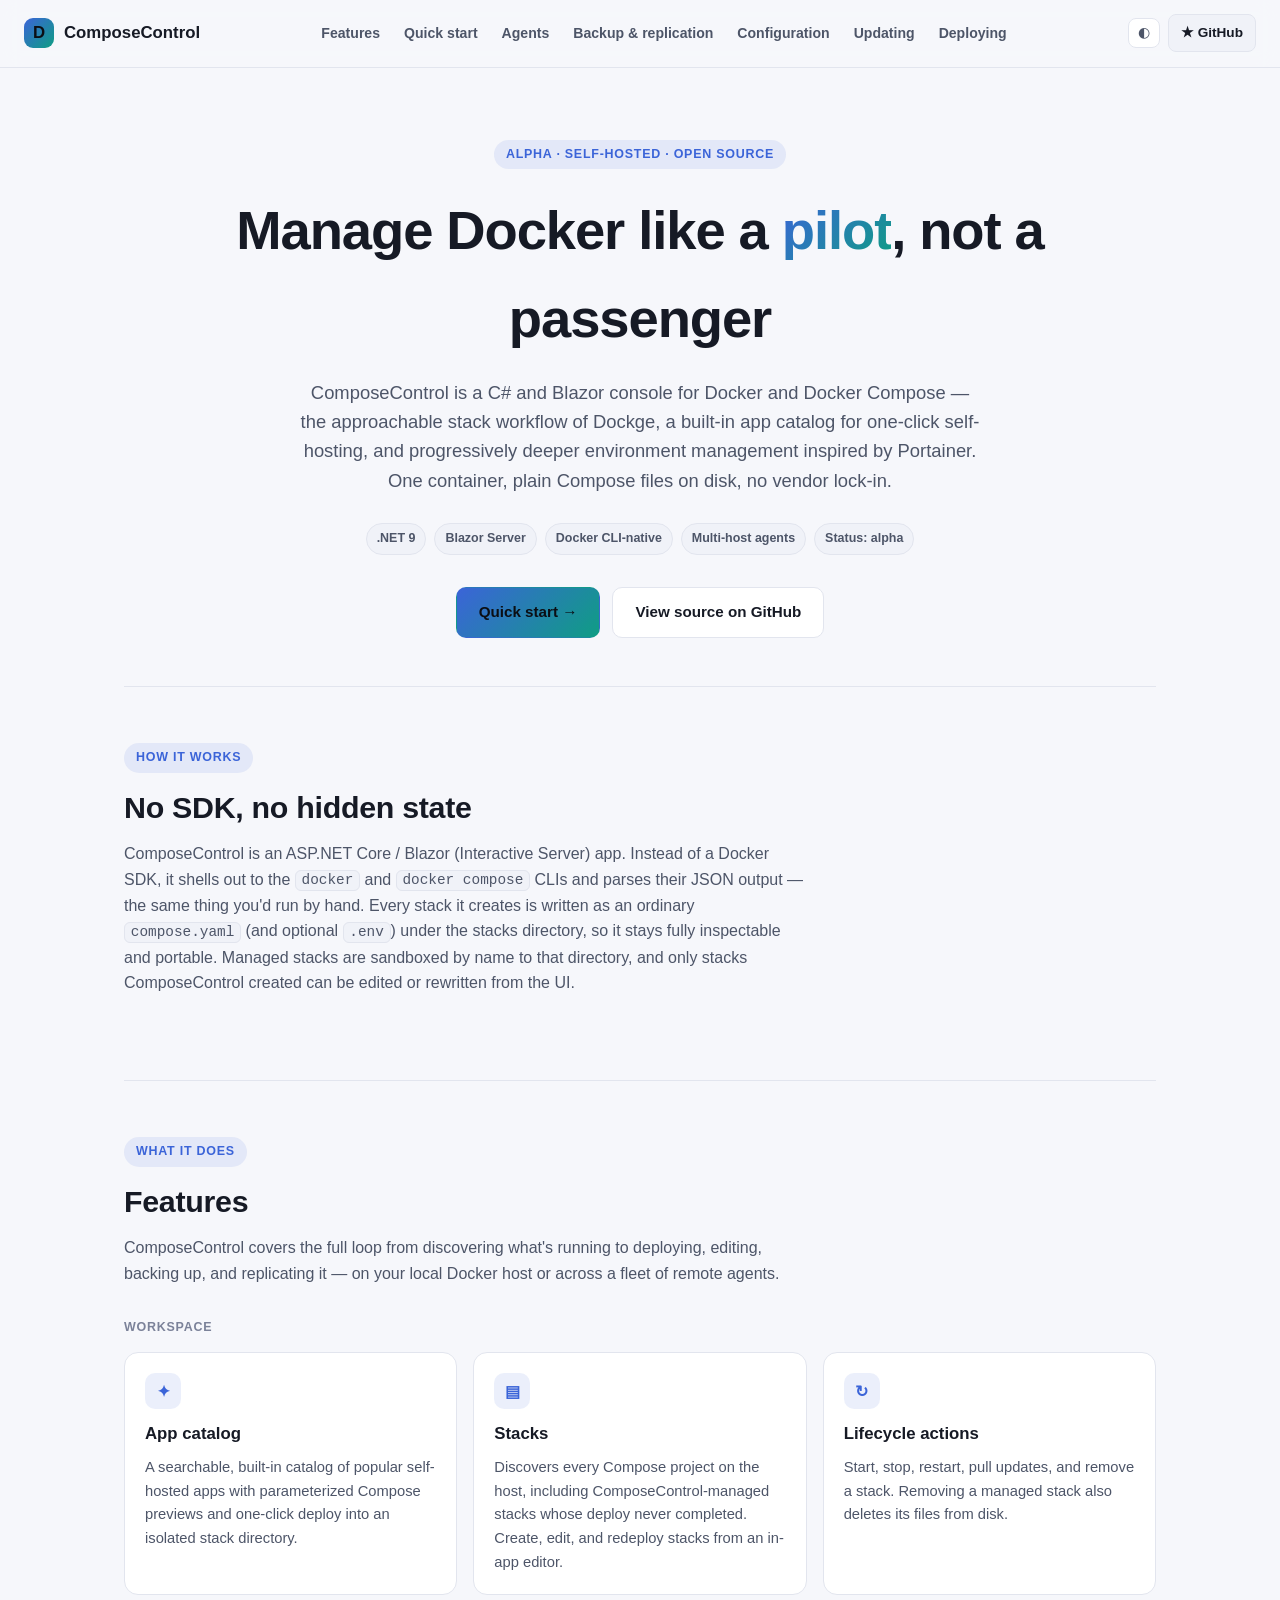
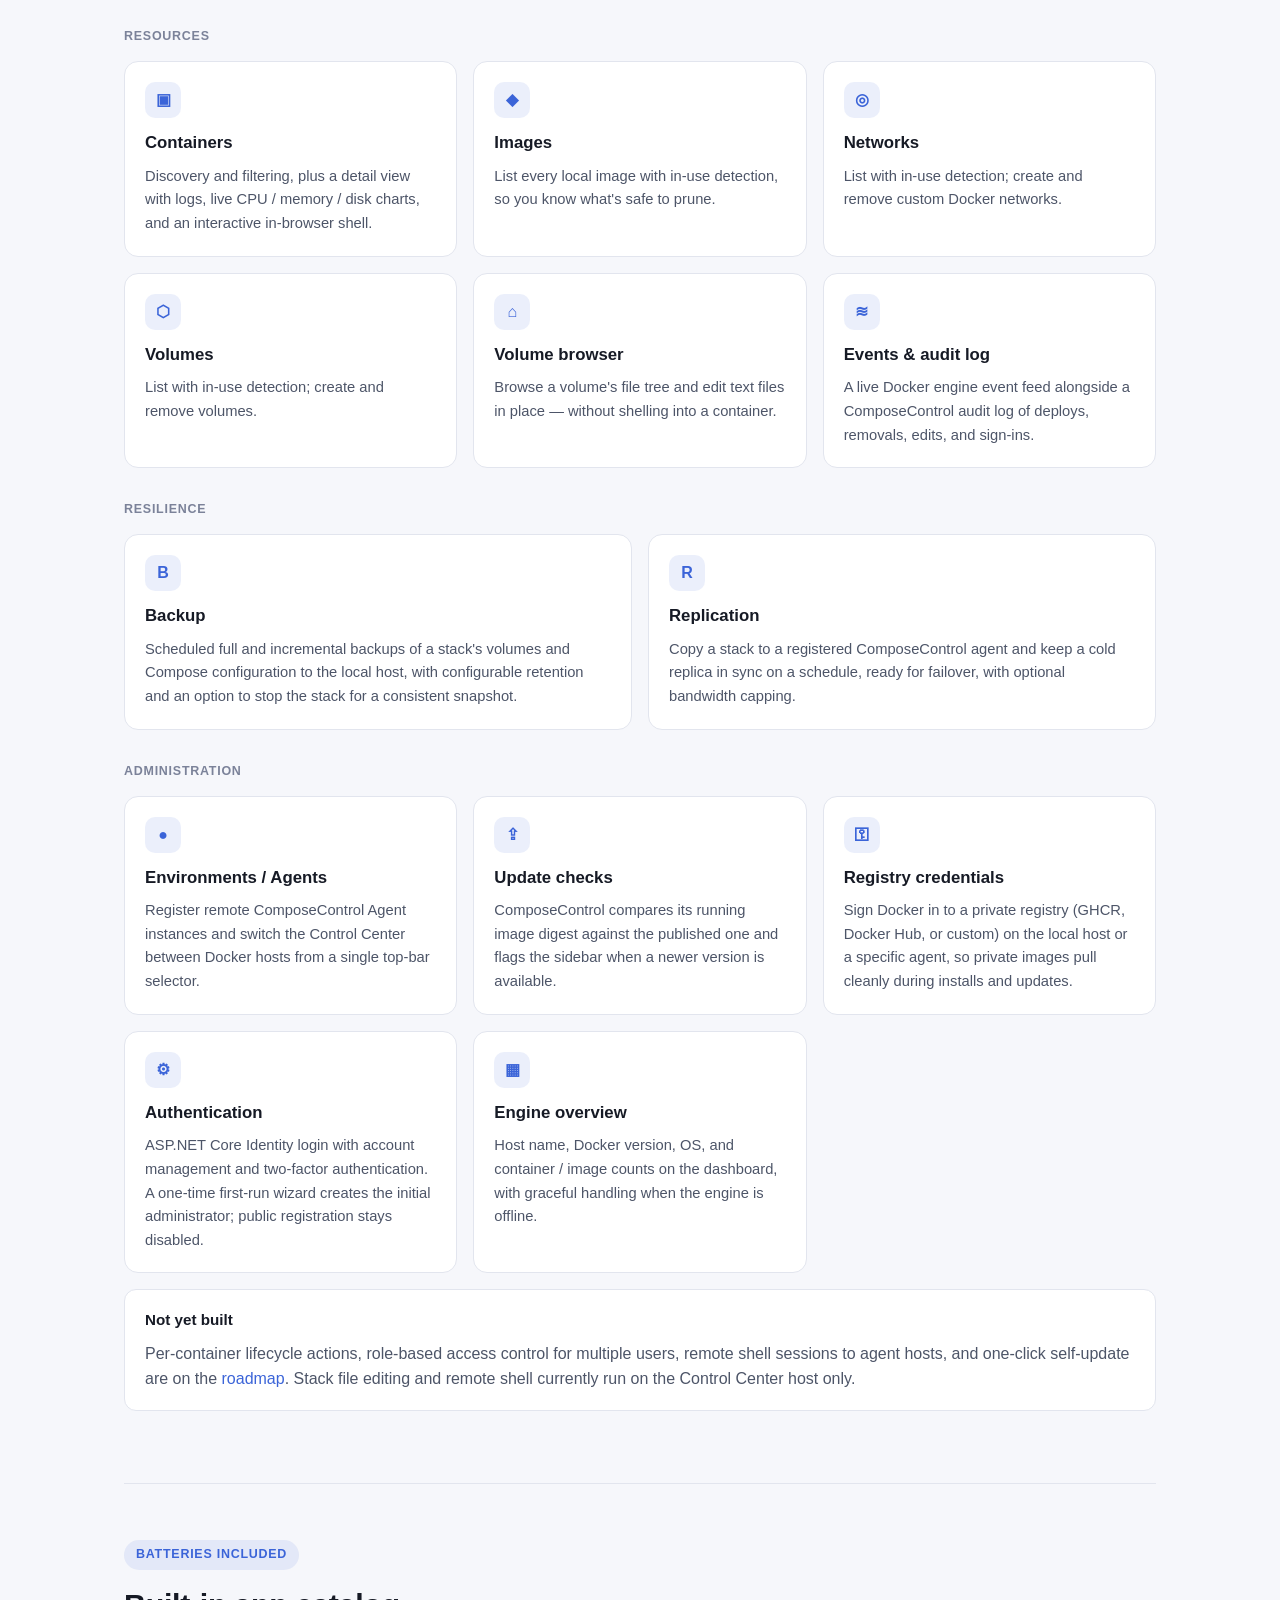
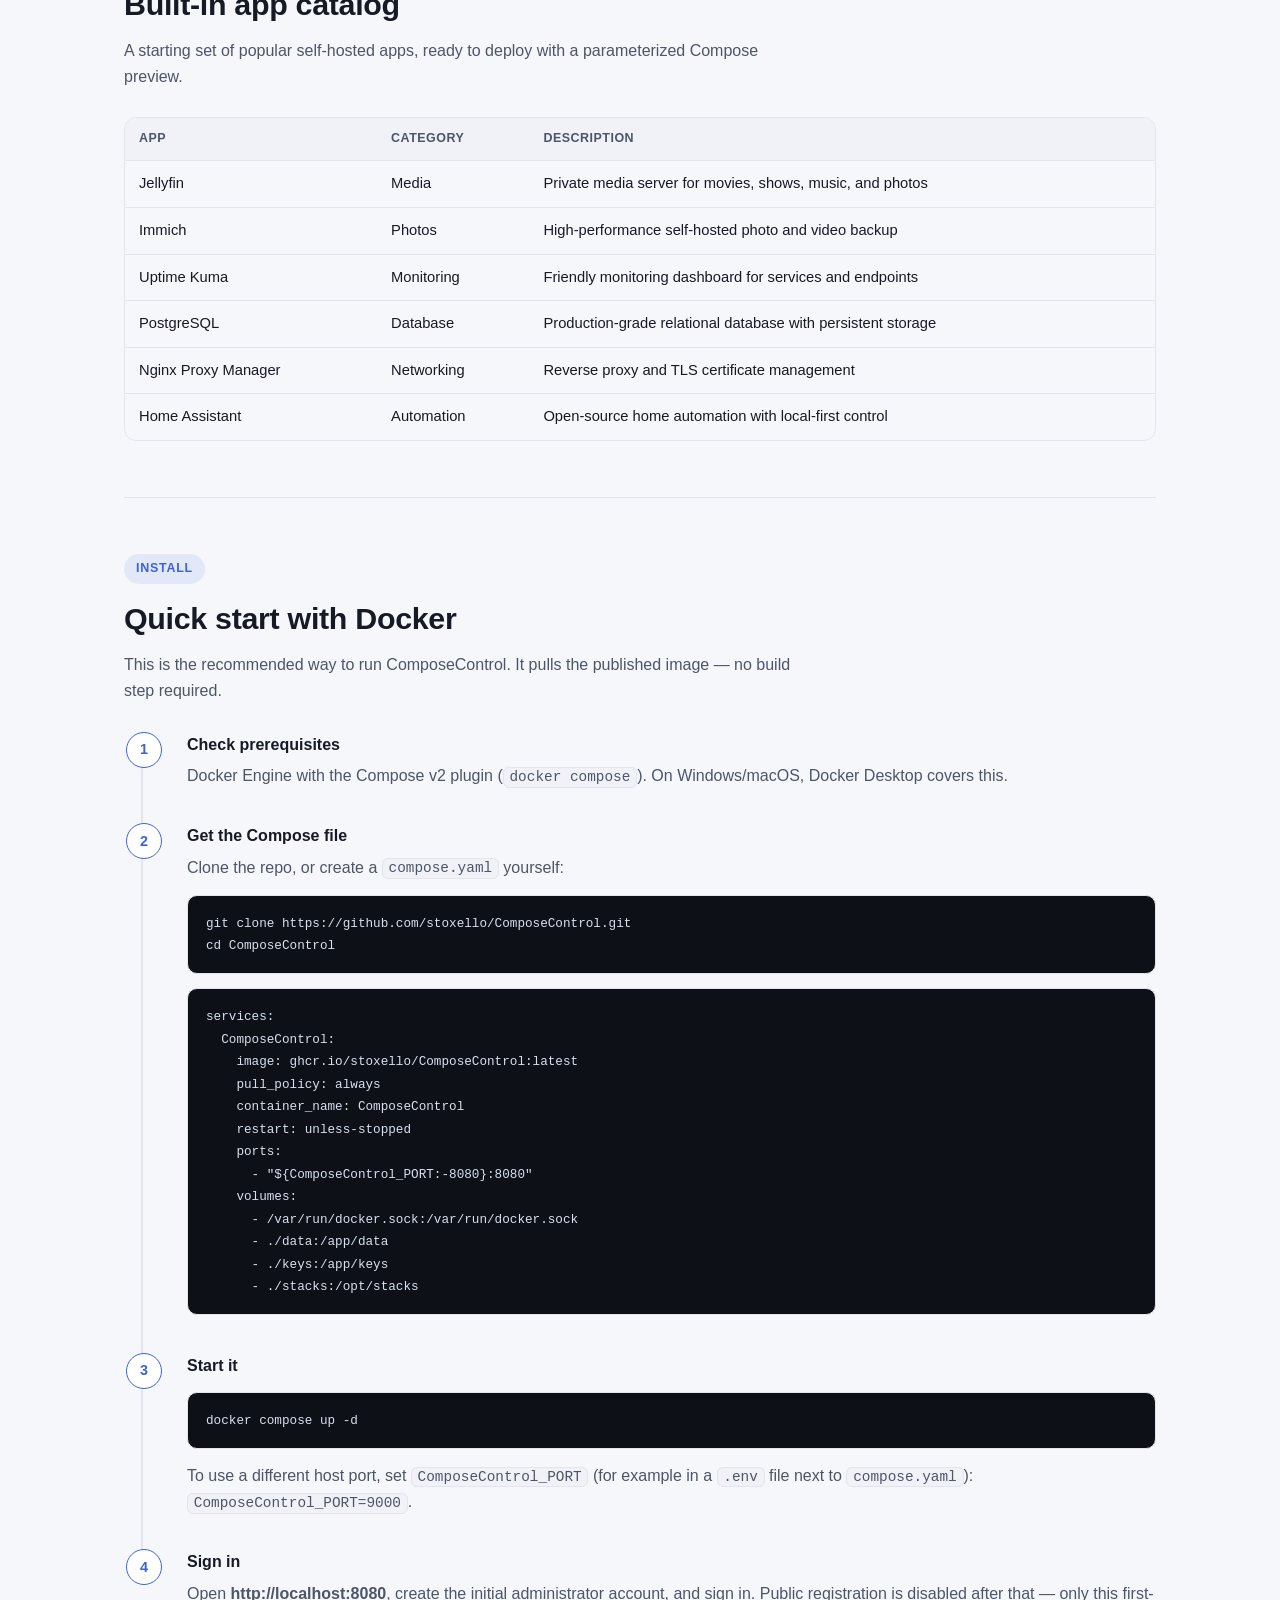
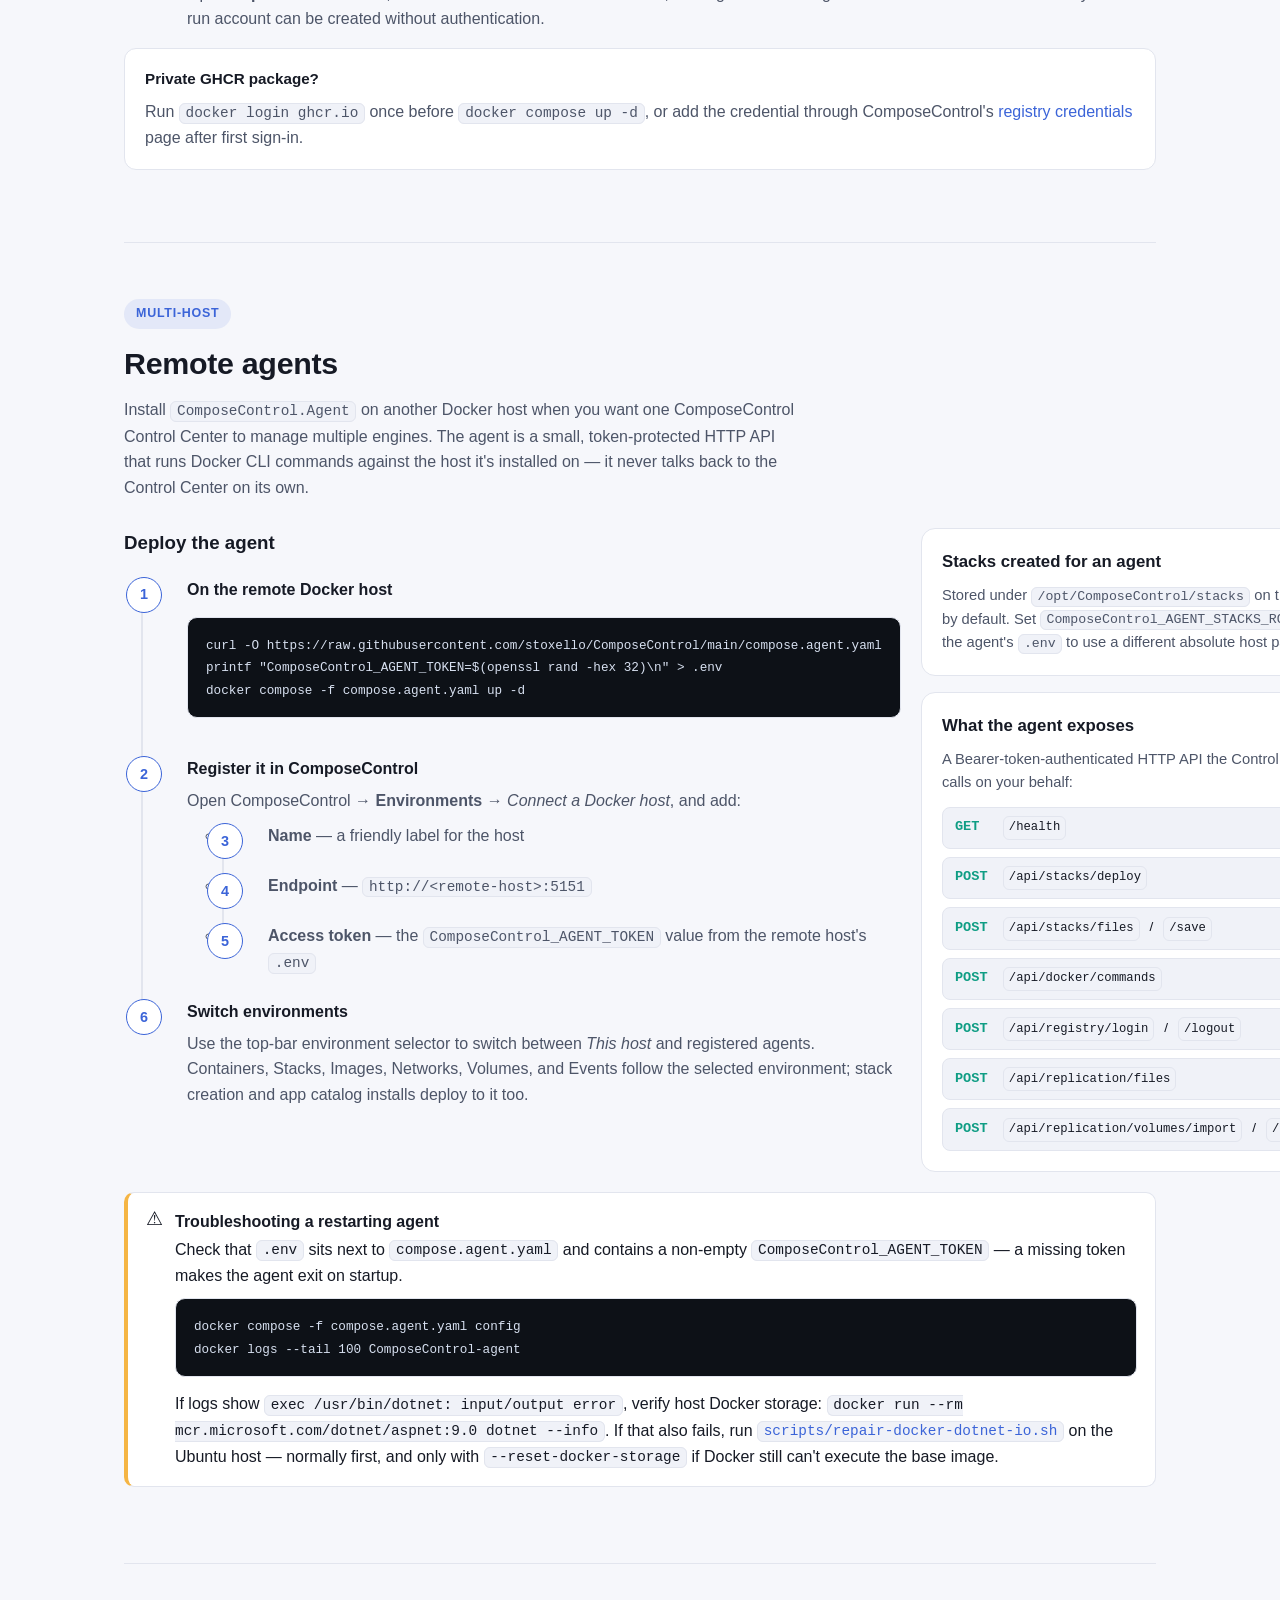
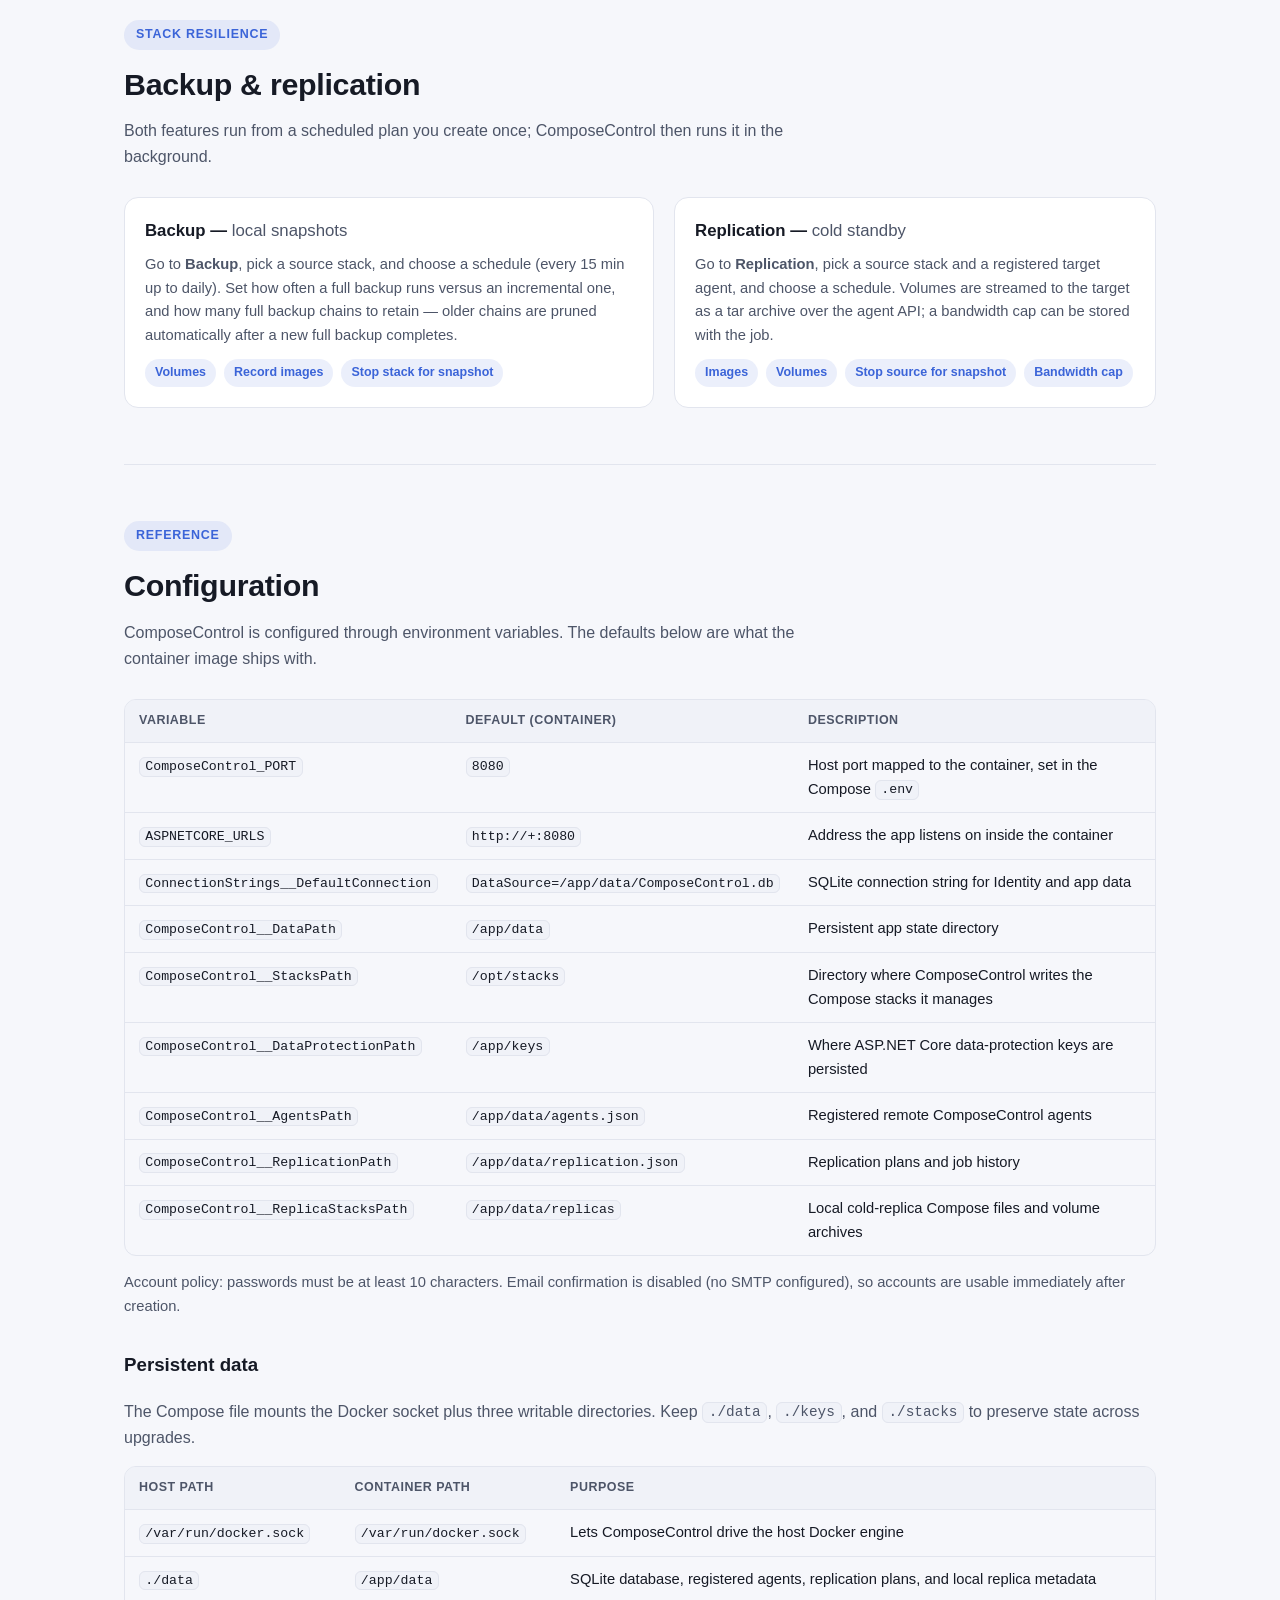
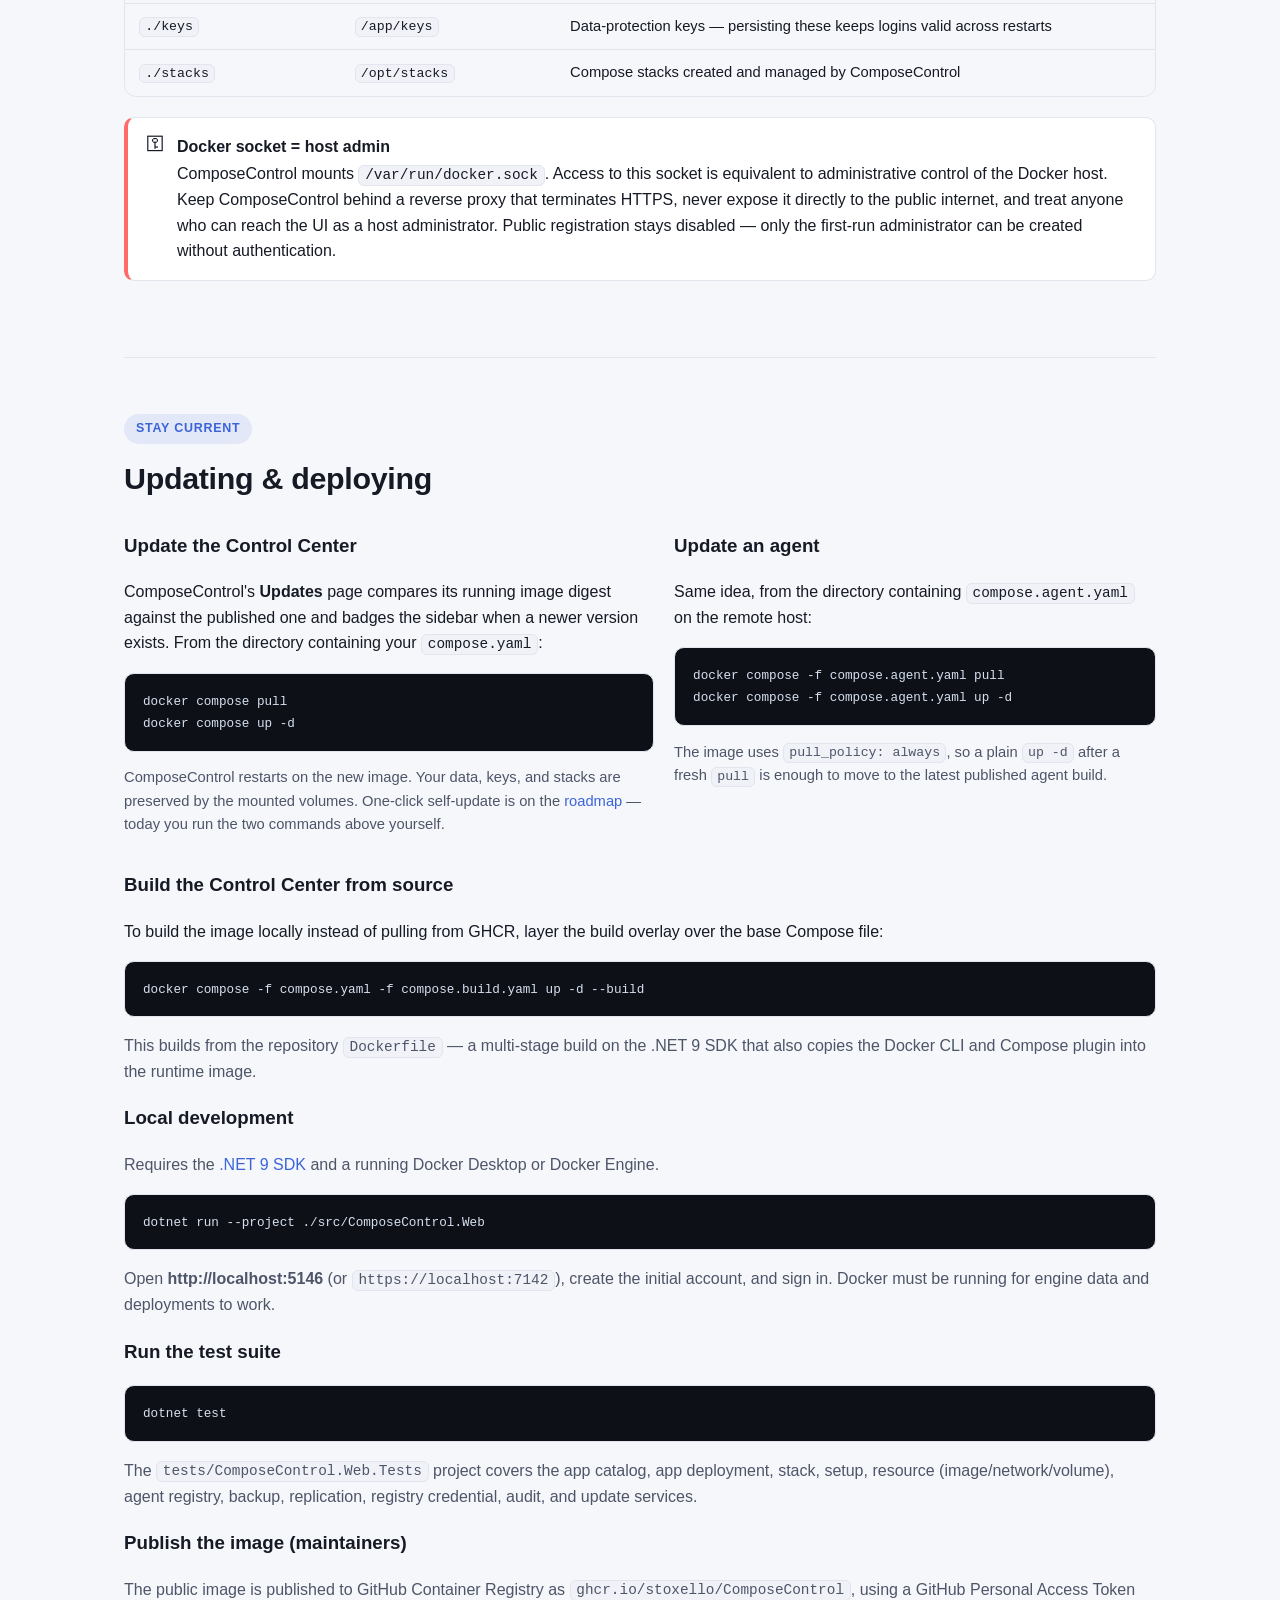
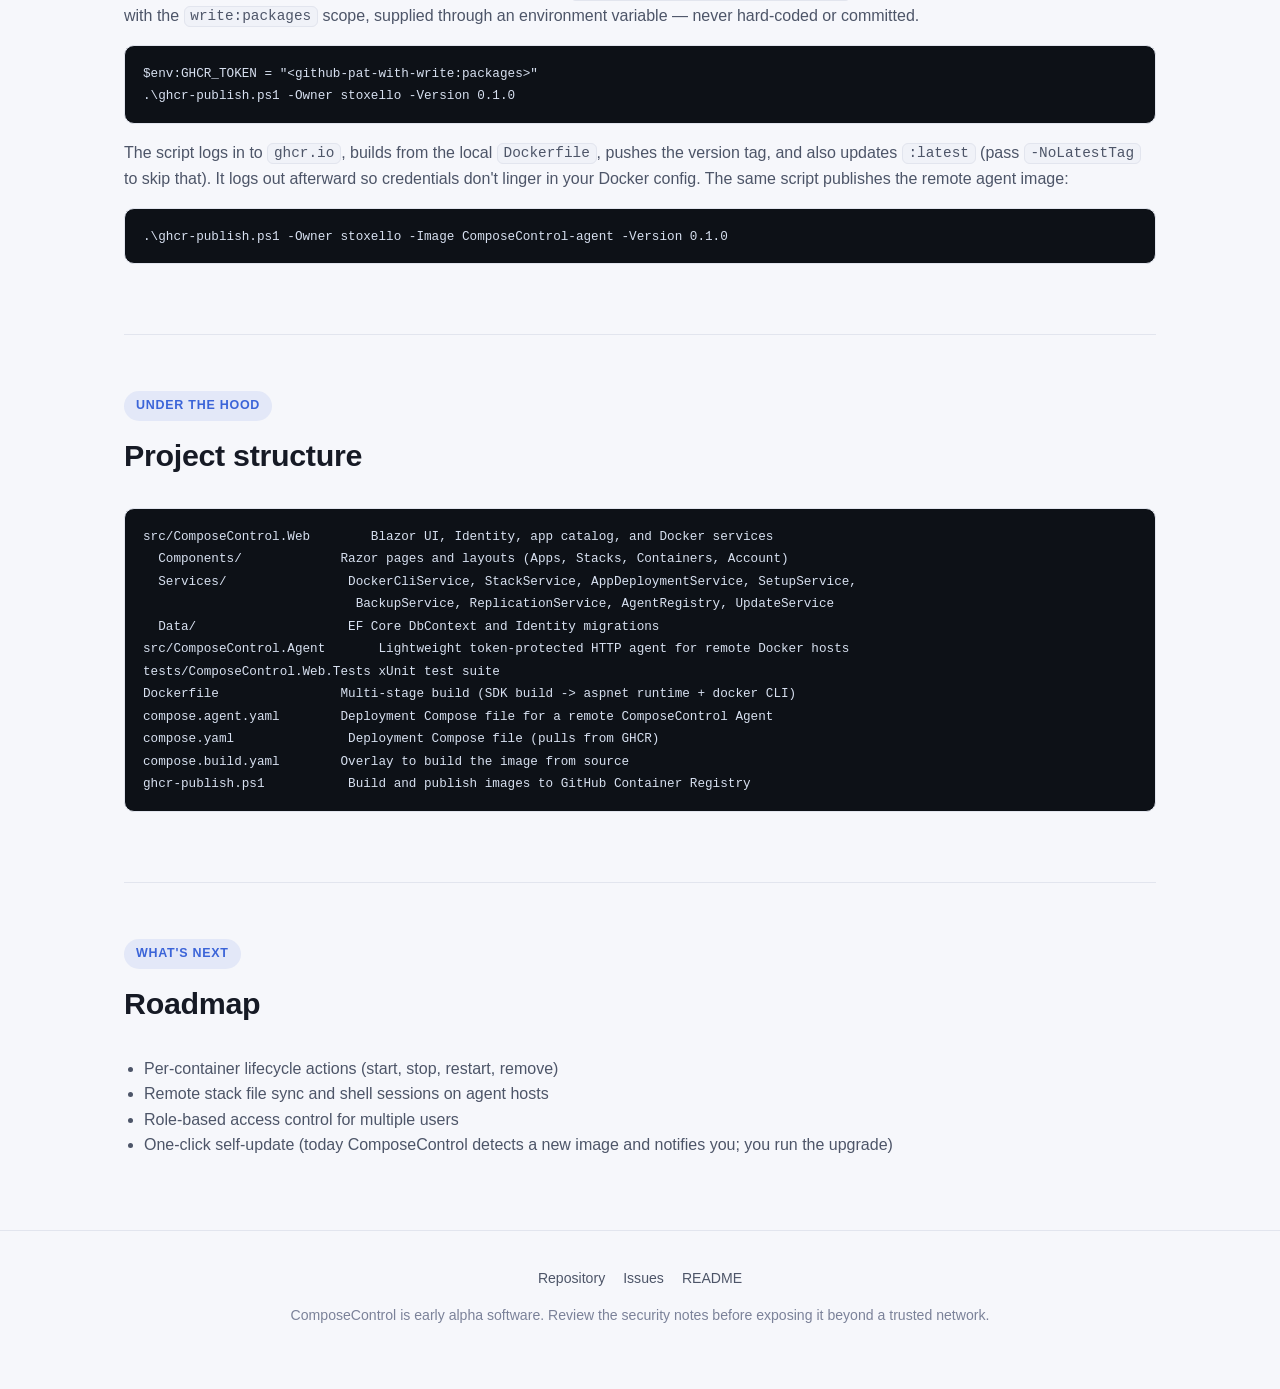
==== docs/index.html @ c789b67e "Update index.html" ====
<!doctype html>
<html lang="en">
<head>
<meta charset="utf-8">
<meta name="viewport" content="width=device-width, initial-scale=1">
<title>ComposeControl — Docker &amp; Compose management console</title>
<meta name="description" content="ComposeControl is a self-hosted C#/Blazor console for managing Docker: stacks, containers, images, networks, volumes, backups, replication, and remote agents.">
<style>
  :root{
    --bg:#0b0e14;
    --bg-elev:#11151f;
    --bg-elev-2:#161b28;
    --border:#242b3d;
    --text:#e7ebf3;
    --text-dim:#9aa4bb;
    --text-faint:#6b7690;
    --accent:#5b8cff;
    --accent-2:#7cd9c7;
    --accent-soft:rgba(91,140,255,0.12);
    --danger:#ff6b6b;
    --warn:#f5b544;
    --code-bg:#0d1117;
    --shadow:0 8px 30px rgba(0,0,0,0.35);
    --radius:14px;
    color-scheme: dark;
  }
  :root[data-theme="light"]{
    --bg:#f6f7fb;
    --bg-elev:#ffffff;
    --bg-elev-2:#f0f2f8;
    --border:#e2e5ee;
    --text:#161a25;
    --text-dim:#4d5568;
    --text-faint:#7b8299;
    --accent:#3b64d8;
    --accent-2:#0f9d84;
    --accent-soft:rgba(59,100,216,0.1);
    --code-bg:#0d1117;
    --shadow:0 8px 30px rgba(20,25,40,0.08);
    color-scheme: light;
  }
  @media (prefers-color-scheme: light){
    :root:not([data-theme="dark"]){
      --bg:#f6f7fb;
      --bg-elev:#ffffff;
      --bg-elev-2:#f0f2f8;
      --border:#e2e5ee;
      --text:#161a25;
      --text-dim:#4d5568;
      --text-faint:#7b8299;
      --accent:#3b64d8;
      --accent-2:#0f9d84;
      --accent-soft:rgba(59,100,216,0.1);
      --code-bg:#0d1117;
      --shadow:0 8px 30px rgba(20,25,40,0.08);
      color-scheme: light;
    }
  }
  *{box-sizing:border-box;}
  html{scroll-behavior:smooth;}
  body{
    margin:0;
    background:var(--bg);
    color:var(--text);
    font-family: -apple-system, BlinkMacSystemFont, "Segoe UI", Inter, Roboto, Helvetica, Arial, sans-serif;
    line-height:1.6;
    overflow-x:hidden;
  }
  a{color:var(--accent);text-decoration:none;}
  a:hover{text-decoration:underline;}
  code, pre{
    font-family: ui-monospace, SFMono-Regular, "SF Mono", Menlo, Consolas, "Liberation Mono", monospace;
  }
  code{
    background:var(--bg-elev-2);
    border:1px solid var(--border);
    padding:0.1em 0.4em;
    border-radius:6px;
    font-size:0.9em;
  }
  pre{
    background:var(--code-bg);
    color:#d7e0f0;
    border:1px solid var(--border);
    border-radius:10px;
    padding:16px 18px;
    overflow-x:auto;
    font-size:0.88rem;
    max-width:100%;
  }
  pre code{background:none;border:none;padding:0;}

  .skip-link{position:absolute;left:-999px;top:0;background:var(--accent);color:#fff;padding:8px 14px;border-radius:8px;z-index:100;}
  .skip-link:focus{left:12px;top:12px;}

  header.site{
    position:sticky;top:0;z-index:50;
    display:flex;align-items:center;justify-content:space-between;
    padding:14px 24px;
    background:color-mix(in srgb, var(--bg) 88%, transparent);
    backdrop-filter:blur(10px);
    border-bottom:1px solid var(--border);
    gap:16px;
  }
  .brand{display:flex;align-items:center;gap:10px;font-weight:700;font-size:1.05rem;white-space:nowrap;}
  .brand .mark{
    width:30px;height:30px;border-radius:9px;
    background:linear-gradient(135deg,var(--accent),var(--accent-2));
    display:flex;align-items:center;justify-content:center;color:#0b0e14;font-weight:800;
  }
  nav.top{display:flex;gap:4px;flex-wrap:wrap;overflow-x:auto;}
  nav.top a{
    color:var(--text-dim);font-size:0.88rem;font-weight:600;
    padding:8px 10px;border-radius:8px;white-space:nowrap;
  }
  nav.top a:hover{color:var(--text);background:var(--bg-elev-2);text-decoration:none;}
  .header-actions{display:flex;align-items:center;gap:8px;}
  .icon-btn{
    border:1px solid var(--border);background:var(--bg-elev);color:var(--text-dim);
    border-radius:8px;padding:7px 9px;cursor:pointer;font-size:0.85rem;line-height:1;
  }
  .icon-btn:hover{color:var(--text);border-color:var(--accent);}
  .gh-btn{
    display:inline-flex;align-items:center;gap:6px;
    background:var(--bg-elev-2);border:1px solid var(--border);
    padding:7px 12px;border-radius:8px;font-weight:600;font-size:0.85rem;color:var(--text);
  }
  .gh-btn:hover{border-color:var(--accent);text-decoration:none;}

  main{max-width:1080px;margin:0 auto;padding:0 24px;}

  .hero{
    padding:72px 0 48px;
    text-align:center;
  }
  .eyebrow{
    display:inline-block;font-size:0.78rem;font-weight:700;letter-spacing:0.06em;text-transform:uppercase;
    color:var(--accent);background:var(--accent-soft);padding:5px 12px;border-radius:999px;margin-bottom:18px;
  }
  .hero h1{
    font-size:clamp(2.2rem,5vw,3.4rem);
    margin:0 0 16px;
    letter-spacing:-0.02em;
  }
  .hero h1 span{
    background:linear-gradient(135deg,var(--accent),var(--accent-2));
    -webkit-background-clip:text;background-clip:text;color:transparent;
  }
  .hero p.lead{
    font-size:1.15rem;color:var(--text-dim);max-width:680px;margin:0 auto 28px;
  }
  .badges{display:flex;gap:8px;justify-content:center;flex-wrap:wrap;margin-bottom:32px;}
  .badge{
    font-size:0.78rem;font-weight:600;padding:5px 10px;border-radius:999px;
    background:var(--bg-elev-2);border:1px solid var(--border);color:var(--text-dim);
  }
  .cta-row{display:flex;gap:12px;justify-content:center;flex-wrap:wrap;}
  .btn{
    display:inline-flex;align-items:center;gap:8px;
    padding:12px 22px;border-radius:10px;font-weight:700;font-size:0.95rem;
    border:1px solid transparent;cursor:pointer;
  }
  .btn-primary{background:linear-gradient(135deg,var(--accent),var(--accent-2));color:#0b0e14;}
  .btn-primary:hover{text-decoration:none;filter:brightness(1.06);}
  .btn-secondary{background:var(--bg-elev);border-color:var(--border);color:var(--text);}
  .btn-secondary:hover{text-decoration:none;border-color:var(--accent);}

  .alert{
    display:flex;gap:12px;align-items:flex-start;
    background:var(--bg-elev);border:1px solid var(--border);border-left:4px solid var(--warn);
    border-radius:10px;padding:16px 18px;margin:20px 0;
  }
  .alert.danger{border-left-color:var(--danger);}
  .alert .ico{font-size:1.2rem;line-height:1;}
  .alert strong{display:block;margin-bottom:2px;}

  section{padding:56px 0;border-top:1px solid var(--border);}
  section:first-of-type{border-top:none;}
  .section-head{margin-bottom:28px;max-width:680px;}
  .section-head .eyebrow{margin-bottom:10px;}
  .section-head h2{font-size:1.9rem;margin:0 0 10px;letter-spacing:-0.01em;}
  .section-head p{color:var(--text-dim);margin:0;}

  .grid{display:grid;gap:16px;}
  .grid.cols-3{grid-template-columns:repeat(3,1fr);}
  .grid.cols-2{grid-template-columns:repeat(2,1fr);}
  @media (max-width:820px){
    .grid.cols-3{grid-template-columns:repeat(2,1fr);}
    .grid.cols-2{grid-template-columns:1fr;}
  }
  @media (max-width:560px){
    .grid.cols-3{grid-template-columns:1fr;}
  }

  .card{
    background:var(--bg-elev);border:1px solid var(--border);border-radius:var(--radius);
    padding:20px;
  }
  .card .ico{
    width:36px;height:36px;border-radius:10px;background:var(--accent-soft);color:var(--accent);
    display:flex;align-items:center;justify-content:center;font-weight:800;margin-bottom:12px;font-size:1rem;
  }
  .card h3{margin:0 0 8px;font-size:1.05rem;}
  .card p{margin:0;color:var(--text-dim);font-size:0.92rem;}

  .feature-group-title{
    font-size:0.78rem;font-weight:700;letter-spacing:0.06em;text-transform:uppercase;
    color:var(--text-faint);margin:32px 0 14px;
  }
  .feature-group-title:first-child{margin-top:0;}

  table{width:100%;border-collapse:collapse;font-size:0.92rem;}
  .table-wrap{overflow-x:auto;border:1px solid var(--border);border-radius:12px;}
  th,td{text-align:left;padding:11px 14px;border-bottom:1px solid var(--border);vertical-align:top;}
  th{background:var(--bg-elev-2);color:var(--text-dim);font-size:0.78rem;text-transform:uppercase;letter-spacing:0.04em;}
  tr:last-child td{border-bottom:none;}
  td code{white-space:nowrap;}

  .steps{counter-reset:step;list-style:none;padding:0;margin:0;}
  .steps li{
    counter-increment:step;
    position:relative;padding:0 0 24px 44px;
    border-left:2px solid var(--border);margin-left:17px;
  }
  .steps li:last-child{border-left-color:transparent;padding-bottom:0;}
  .steps li::before{
    content:counter(step);
    position:absolute;left:-17px;top:0;
    width:34px;height:34px;border-radius:50%;
    background:var(--bg-elev);border:1px solid var(--accent);color:var(--accent);
    display:flex;align-items:center;justify-content:center;font-weight:700;font-size:0.9rem;
  }
  .steps h4{margin:0 0 6px;font-size:1rem;}
  .steps p{margin:0 0 10px;color:var(--text-dim);}

  .callout{
    background:var(--bg-elev);border:1px solid var(--border);border-radius:12px;
    padding:18px 20px;margin:16px 0;
  }
  .callout h4{margin:0 0 8px;font-size:0.95rem;}

  .two-col{display:grid;grid-template-columns:1.1fr 1fr;gap:20px;align-items:start;}
  @media (max-width:820px){.two-col{grid-template-columns:1fr;}}

  .pill-row{display:flex;flex-wrap:wrap;gap:8px;margin:12px 0 0;}
  .pill{font-size:0.78rem;font-weight:600;padding:4px 10px;border-radius:999px;background:var(--accent-soft);color:var(--accent);}

  .api-list{list-style:none;margin:0;padding:0;display:grid;gap:8px;}
  .api-list li{
    display:flex;gap:10px;align-items:baseline;
    background:var(--bg-elev-2);border:1px solid var(--border);border-radius:8px;padding:8px 12px;font-size:0.85rem;
  }
  .method{font-weight:700;color:var(--accent-2);font-family:ui-monospace,monospace;min-width:38px;}

  footer{
    border-top:1px solid var(--border);padding:36px 24px 60px;text-align:center;color:var(--text-faint);font-size:0.88rem;
  }
  footer a{color:var(--text-dim);}
  .foot-links{display:flex;gap:18px;justify-content:center;flex-wrap:wrap;margin-bottom:14px;}

  .anchor-offset{scroll-margin-top:74px;}

  ::selection{background:var(--accent-soft);}
</style>
</head>
<body>
<a class="skip-link" href="#main">Skip to content</a>

<header class="site">
  <div class="brand"><span class="mark">D</span> ComposeControl</div>
  <nav class="top">
    <a href="#features">Features</a>
    <a href="#quick-start">Quick start</a>
    <a href="#agents">Agents</a>
    <a href="#resilience">Backup &amp; replication</a>
    <a href="#configuration">Configuration</a>
    <a href="#updating">Updating</a>
    <a href="#deploying">Deploying</a>
  </nav>
  <div class="header-actions">
    <button class="icon-btn" id="theme-toggle" type="button" aria-label="Toggle color theme" title="Toggle color theme">◐</button>
    <a class="gh-btn" href="https://github.com/stoxello/ComposeControl" target="_blank" rel="noopener">★ GitHub</a>
  </div>
</header>

<main id="main">

  <section class="hero" style="border-top:none;">
    <span class="eyebrow">Alpha · self-hosted · open source</span>
    <h1>Manage Docker like a <span>pilot</span>, not a passenger</h1>
    <p class="lead">
      ComposeControl is a C# and Blazor console for Docker and Docker Compose — the approachable stack workflow
      of Dockge, a built-in app catalog for one-click self-hosting, and progressively deeper environment
      management inspired by Portainer. One container, plain Compose files on disk, no vendor lock-in.
    </p>
    <div class="badges">
      <span class="badge">.NET 9</span>
      <span class="badge">Blazor Server</span>
      <span class="badge">Docker CLI-native</span>
      <span class="badge">Multi-host agents</span>
      <span class="badge">Status: alpha</span>
    </div>
    <div class="cta-row">
      <a class="btn btn-primary" href="#quick-start">Quick start →</a>
      <a class="btn btn-secondary" href="https://github.com/stoxello/ComposeControl" target="_blank" rel="noopener">View source on GitHub</a>
    </div>
  </section>

  <section id="overview" class="anchor-offset">
    <div class="section-head">
      <span class="eyebrow">How it works</span>
      <h2>No SDK, no hidden state</h2>
      <p>ComposeControl is an ASP.NET Core / Blazor (Interactive Server) app. Instead of a Docker SDK, it shells
      out to the <code>docker</code> and <code>docker compose</code> CLIs and parses their JSON output — the
      same thing you'd run by hand. Every stack it creates is written as an ordinary <code>compose.yaml</code>
      (and optional <code>.env</code>) under the stacks directory, so it stays fully inspectable and portable.
      Managed stacks are sandboxed by name to that directory, and only stacks ComposeControl created can be edited
      or rewritten from the UI.</p>
    </div>
  </section>

  <section id="features" class="anchor-offset">
    <div class="section-head">
      <span class="eyebrow">What it does</span>
      <h2>Features</h2>
      <p>ComposeControl covers the full loop from discovering what's running to deploying, editing, backing up,
      and replicating it — on your local Docker host or across a fleet of remote agents.</p>
    </div>

    <div class="feature-group-title">Workspace</div>
    <div class="grid cols-3">
      <div class="card"><div class="ico">✦</div><h3>App catalog</h3><p>A searchable, built-in catalog of popular self-hosted apps with parameterized Compose previews and one-click deploy into an isolated stack directory.</p></div>
      <div class="card"><div class="ico">▤</div><h3>Stacks</h3><p>Discovers every Compose project on the host, including ComposeControl-managed stacks whose deploy never completed. Create, edit, and redeploy stacks from an in-app editor.</p></div>
      <div class="card"><div class="ico">↻</div><h3>Lifecycle actions</h3><p>Start, stop, restart, pull updates, and remove a stack. Removing a managed stack also deletes its files from disk.</p></div>
    </div>

    <div class="feature-group-title">Resources</div>
    <div class="grid cols-3">
      <div class="card"><div class="ico">▣</div><h3>Containers</h3><p>Discovery and filtering, plus a detail view with logs, live CPU / memory / disk charts, and an interactive in-browser shell.</p></div>
      <div class="card"><div class="ico">◆</div><h3>Images</h3><p>List every local image with in-use detection, so you know what's safe to prune.</p></div>
      <div class="card"><div class="ico">◎</div><h3>Networks</h3><p>List with in-use detection; create and remove custom Docker networks.</p></div>
      <div class="card"><div class="ico">⬡</div><h3>Volumes</h3><p>List with in-use detection; create and remove volumes.</p></div>
      <div class="card"><div class="ico">⌂</div><h3>Volume browser</h3><p>Browse a volume's file tree and edit text files in place — without shelling into a container.</p></div>
      <div class="card"><div class="ico">≋</div><h3>Events &amp; audit log</h3><p>A live Docker engine event feed alongside a ComposeControl audit log of deploys, removals, edits, and sign-ins.</p></div>
    </div>

    <div class="feature-group-title">Resilience</div>
    <div class="grid cols-2">
      <div class="card"><div class="ico">B</div><h3>Backup</h3><p>Scheduled full and incremental backups of a stack's volumes and Compose configuration to the local host, with configurable retention and an option to stop the stack for a consistent snapshot.</p></div>
      <div class="card"><div class="ico">R</div><h3>Replication</h3><p>Copy a stack to a registered ComposeControl agent and keep a cold replica in sync on a schedule, ready for failover, with optional bandwidth capping.</p></div>
    </div>

    <div class="feature-group-title">Administration</div>
    <div class="grid cols-3">
      <div class="card"><div class="ico">●</div><h3>Environments / Agents</h3><p>Register remote ComposeControl Agent instances and switch the Control Center between Docker hosts from a single top-bar selector.</p></div>
      <div class="card"><div class="ico">⇪</div><h3>Update checks</h3><p>ComposeControl compares its running image digest against the published one and flags the sidebar when a newer version is available.</p></div>
      <div class="card"><div class="ico">⚿</div><h3>Registry credentials</h3><p>Sign Docker in to a private registry (GHCR, Docker Hub, or custom) on the local host or a specific agent, so private images pull cleanly during installs and updates.</p></div>
      <div class="card"><div class="ico">⚙</div><h3>Authentication</h3><p>ASP.NET Core Identity login with account management and two-factor authentication. A one-time first-run wizard creates the initial administrator; public registration stays disabled.</p></div>
      <div class="card"><div class="ico">▦</div><h3>Engine overview</h3><p>Host name, Docker version, OS, and container / image counts on the dashboard, with graceful handling when the engine is offline.</p></div>
    </div>

    <div class="callout">
      <h4>Not yet built</h4>
      <p style="margin:0;color:var(--text-dim);">Per-container lifecycle actions, role-based access control for multiple users, remote shell sessions to agent hosts, and one-click self-update are on the <a href="#roadmap">roadmap</a>. Stack file editing and remote shell currently run on the Control Center host only.</p>
    </div>
  </section>

  <section id="catalog" class="anchor-offset">
    <div class="section-head">
      <span class="eyebrow">Batteries included</span>
      <h2>Built-in app catalog</h2>
      <p>A starting set of popular self-hosted apps, ready to deploy with a parameterized Compose preview.</p>
    </div>
    <div class="table-wrap">
      <table>
        <thead><tr><th>App</th><th>Category</th><th>Description</th></tr></thead>
        <tbody>
          <tr><td>Jellyfin</td><td>Media</td><td>Private media server for movies, shows, music, and photos</td></tr>
          <tr><td>Immich</td><td>Photos</td><td>High-performance self-hosted photo and video backup</td></tr>
          <tr><td>Uptime Kuma</td><td>Monitoring</td><td>Friendly monitoring dashboard for services and endpoints</td></tr>
          <tr><td>PostgreSQL</td><td>Database</td><td>Production-grade relational database with persistent storage</td></tr>
          <tr><td>Nginx Proxy Manager</td><td>Networking</td><td>Reverse proxy and TLS certificate management</td></tr>
          <tr><td>Home Assistant</td><td>Automation</td><td>Open-source home automation with local-first control</td></tr>
        </tbody>
      </table>
    </div>
  </section>

  <section id="quick-start" class="anchor-offset">
    <div class="section-head">
      <span class="eyebrow">Install</span>
      <h2>Quick start with Docker</h2>
      <p>This is the recommended way to run ComposeControl. It pulls the published image — no build step required.</p>
    </div>

    <ol class="steps">
      <li>
        <h4>Check prerequisites</h4>
        <p>Docker Engine with the Compose v2 plugin (<code>docker compose</code>). On Windows/macOS, Docker Desktop covers this.</p>
      </li>
      <li>
        <h4>Get the Compose file</h4>
        <p>Clone the repo, or create a <code>compose.yaml</code> yourself:</p>
<pre><code>git clone https://github.com/stoxello/ComposeControl.git
cd ComposeControl</code></pre>
<pre><code>services:
  ComposeControl:
    image: ghcr.io/stoxello/ComposeControl:latest
    pull_policy: always
    container_name: ComposeControl
    restart: unless-stopped
    ports:
      - "${ComposeControl_PORT:-8080}:8080"
    volumes:
      - /var/run/docker.sock:/var/run/docker.sock
      - ./data:/app/data
      - ./keys:/app/keys
      - ./stacks:/opt/stacks</code></pre>
      </li>
      <li>
        <h4>Start it</h4>
<pre><code>docker compose up -d</code></pre>
        <p>To use a different host port, set <code>ComposeControl_PORT</code> (for example in a <code>.env</code> file next to <code>compose.yaml</code>): <code>ComposeControl_PORT=9000</code>.</p>
      </li>
      <li>
        <h4>Sign in</h4>
        <p>Open <strong>http://localhost:8080</strong>, create the initial administrator account, and sign in. Public registration is disabled after that — only this first-run account can be created without authentication.</p>
      </li>
    </ol>

    <div class="callout">
      <h4>Private GHCR package?</h4>
      <p style="margin:0;color:var(--text-dim);">Run <code>docker login ghcr.io</code> once before <code>docker compose up -d</code>, or add the credential through ComposeControl's <a href="#registries">registry credentials</a> page after first sign-in.</p>
    </div>
  </section>

  <section id="agents" class="anchor-offset">
    <div class="section-head">
      <span class="eyebrow">Multi-host</span>
      <h2>Remote agents</h2>
      <p>Install <code>ComposeControl.Agent</code> on another Docker host when you want one ComposeControl Control Center
      to manage multiple engines. The agent is a small, token-protected HTTP API that runs Docker CLI commands
      against the host it's installed on — it never talks back to the Control Center on its own.</p>
    </div>

    <div class="two-col">
      <div>
        <h3 style="margin-top:0;">Deploy the agent</h3>
        <ol class="steps">
          <li>
            <h4>On the remote Docker host</h4>
<pre><code>curl -O https://raw.githubusercontent.com/stoxello/ComposeControl/main/compose.agent.yaml
printf "ComposeControl_AGENT_TOKEN=$(openssl rand -hex 32)\n" &gt; .env
docker compose -f compose.agent.yaml up -d</code></pre>
          </li>
          <li>
            <h4>Register it in ComposeControl</h4>
            <p>Open ComposeControl → <strong>Environments</strong> → <em>Connect a Docker host</em>, and add:</p>
            <ul style="color:var(--text-dim);margin:0 0 0 18px;padding:0;">
              <li><strong>Name</strong> — a friendly label for the host</li>
              <li><strong>Endpoint</strong> — <code>http://&lt;remote-host&gt;:5151</code></li>
              <li><strong>Access token</strong> — the <code>ComposeControl_AGENT_TOKEN</code> value from the remote host's <code>.env</code></li>
            </ul>
          </li>
          <li>
            <h4>Switch environments</h4>
            <p>Use the top-bar environment selector to switch between <em>This host</em> and registered agents. Containers, Stacks, Images, Networks, Volumes, and Events follow the selected environment; stack creation and app catalog installs deploy to it too.</p>
          </li>
        </ol>
      </div>
      <div>
        <div class="card" style="margin-bottom:16px;">
          <h3 style="margin-top:0;">Stacks created for an agent</h3>
          <p>Stored under <code>/opt/ComposeControl/stacks</code> on that host by default. Set <code>ComposeControl_AGENT_STACKS_ROOT</code> in the agent's <code>.env</code> to use a different absolute host path.</p>
        </div>
        <div class="card">
          <h3 style="margin-top:0;">What the agent exposes</h3>
          <p style="margin-bottom:12px;">A Bearer-token-authenticated HTTP API the Control Center calls on your behalf:</p>
          <ul class="api-list">
            <li><span class="method">GET</span> <code>/health</code></li>
            <li><span class="method">POST</span> <code>/api/stacks/deploy</code></li>
            <li><span class="method">POST</span> <code>/api/stacks/files</code> / <code>/save</code></li>
            <li><span class="method">POST</span> <code>/api/docker/commands</code></li>
            <li><span class="method">POST</span> <code>/api/registry/login</code> / <code>/logout</code></li>
            <li><span class="method">POST</span> <code>/api/replication/files</code></li>
            <li><span class="method">POST</span> <code>/api/replication/volumes/import</code> / <code>/export</code></li>
          </ul>
        </div>
      </div>
    </div>

    <div class="alert">
      <span class="ico">⚠</span>
      <div>
        <strong>Troubleshooting a restarting agent</strong>
        Check that <code>.env</code> sits next to <code>compose.agent.yaml</code> and contains a non-empty <code>ComposeControl_AGENT_TOKEN</code> — a missing token makes the agent exit on startup.
<pre style="margin-top:10px;"><code>docker compose -f compose.agent.yaml config
docker logs --tail 100 ComposeControl-agent</code></pre>
        <p style="margin:10px 0 0;">If logs show <code>exec /usr/bin/dotnet: input/output error</code>, verify host Docker storage: <code>docker run --rm mcr.microsoft.com/dotnet/aspnet:9.0 dotnet --info</code>. If that also fails, run <a href="https://github.com/stoxello/ComposeControl/blob/main/scripts/repair-docker-dotnet-io.sh" target="_blank" rel="noopener"><code>scripts/repair-docker-dotnet-io.sh</code></a> on the Ubuntu host — normally first, and only with <code>--reset-docker-storage</code> if Docker still can't execute the base image.</p>
      </div>
    </div>
  </section>

  <section id="resilience" class="anchor-offset">
    <div class="section-head">
      <span class="eyebrow">Stack resilience</span>
      <h2>Backup &amp; replication</h2>
      <p>Both features run from a scheduled plan you create once; ComposeControl then runs it in the background.</p>
    </div>

    <div class="two-col">
      <div class="card">
        <h3 style="margin-top:0;">Backup — <span style="color:var(--text-dim);font-weight:400;">local snapshots</span></h3>
        <p>Go to <strong>Backup</strong>, pick a source stack, and choose a schedule (every 15 min up to daily). Set
        how often a full backup runs versus an incremental one, and how many full backup chains to retain — older
        chains are pruned automatically after a new full backup completes.</p>
        <div class="pill-row">
          <span class="pill">Volumes</span>
          <span class="pill">Record images</span>
          <span class="pill">Stop stack for snapshot</span>
        </div>
      </div>
      <div class="card">
        <h3 style="margin-top:0;">Replication — <span style="color:var(--text-dim);font-weight:400;">cold standby</span></h3>
        <p>Go to <strong>Replication</strong>, pick a source stack and a registered target agent, and choose a
        schedule. Volumes are streamed to the target as a tar archive over the agent API; a bandwidth cap can be
        stored with the job.</p>
        <div class="pill-row">
          <span class="pill">Images</span>
          <span class="pill">Volumes</span>
          <span class="pill">Stop source for snapshot</span>
          <span class="pill">Bandwidth cap</span>
        </div>
      </div>
    </div>
  </section>

  <section id="configuration" class="anchor-offset">
    <div class="section-head">
      <span class="eyebrow">Reference</span>
      <h2>Configuration</h2>
      <p>ComposeControl is configured through environment variables. The defaults below are what the container image ships with.</p>
    </div>
    <div class="table-wrap">
      <table>
        <thead><tr><th>Variable</th><th>Default (container)</th><th>Description</th></tr></thead>
        <tbody>
          <tr><td><code>ComposeControl_PORT</code></td><td><code>8080</code></td><td>Host port mapped to the container, set in the Compose <code>.env</code></td></tr>
          <tr><td><code>ASPNETCORE_URLS</code></td><td><code>http://+:8080</code></td><td>Address the app listens on inside the container</td></tr>
          <tr><td><code>ConnectionStrings__DefaultConnection</code></td><td><code>DataSource=/app/data/ComposeControl.db</code></td><td>SQLite connection string for Identity and app data</td></tr>
          <tr><td><code>ComposeControl__DataPath</code></td><td><code>/app/data</code></td><td>Persistent app state directory</td></tr>
          <tr><td><code>ComposeControl__StacksPath</code></td><td><code>/opt/stacks</code></td><td>Directory where ComposeControl writes the Compose stacks it manages</td></tr>
          <tr><td><code>ComposeControl__DataProtectionPath</code></td><td><code>/app/keys</code></td><td>Where ASP.NET Core data-protection keys are persisted</td></tr>
          <tr><td><code>ComposeControl__AgentsPath</code></td><td><code>/app/data/agents.json</code></td><td>Registered remote ComposeControl agents</td></tr>
          <tr><td><code>ComposeControl__ReplicationPath</code></td><td><code>/app/data/replication.json</code></td><td>Replication plans and job history</td></tr>
          <tr><td><code>ComposeControl__ReplicaStacksPath</code></td><td><code>/app/data/replicas</code></td><td>Local cold-replica Compose files and volume archives</td></tr>
        </tbody>
      </table>
    </div>
    <p style="color:var(--text-dim);font-size:0.92rem;">Account policy: passwords must be at least 10 characters. Email confirmation is disabled (no SMTP configured), so accounts are usable immediately after creation.</p>

    <h3 style="margin-top:32px;">Persistent data</h3>
    <p style="color:var(--text-dim);">The Compose file mounts the Docker socket plus three writable directories. Keep <code>./data</code>, <code>./keys</code>, and <code>./stacks</code> to preserve state across upgrades.</p>
    <div class="table-wrap">
      <table>
        <thead><tr><th>Host path</th><th>Container path</th><th>Purpose</th></tr></thead>
        <tbody>
          <tr><td><code>/var/run/docker.sock</code></td><td><code>/var/run/docker.sock</code></td><td>Lets ComposeControl drive the host Docker engine</td></tr>
          <tr><td><code>./data</code></td><td><code>/app/data</code></td><td>SQLite database, registered agents, replication plans, and local replica metadata</td></tr>
          <tr><td><code>./keys</code></td><td><code>/app/keys</code></td><td>Data-protection keys — persisting these keeps logins valid across restarts</td></tr>
          <tr><td><code>./stacks</code></td><td><code>/opt/stacks</code></td><td>Compose stacks created and managed by ComposeControl</td></tr>
        </tbody>
      </table>
    </div>

    <div class="alert danger" id="registries">
      <span class="ico">⚿</span>
      <div>
        <strong>Docker socket = host admin</strong>
        ComposeControl mounts <code>/var/run/docker.sock</code>. Access to this socket is equivalent to administrative control of the Docker host. Keep ComposeControl behind a reverse proxy that terminates HTTPS, never expose it directly to the public internet, and treat anyone who can reach the UI as a host administrator. Public registration stays disabled — only the first-run administrator can be created without authentication.
      </div>
    </div>
  </section>

  <section id="updating" class="anchor-offset">
    <div class="section-head">
      <span class="eyebrow">Stay current</span>
      <h2>Updating &amp; deploying</h2>
    </div>

    <div class="two-col">
      <div>
        <h3 style="margin-top:0;">Update the Control Center</h3>
        <p>ComposeControl's <strong>Updates</strong> page compares its running image digest against the published one and
        badges the sidebar when a newer version exists. From the directory containing your <code>compose.yaml</code>:</p>
<pre><code>docker compose pull
docker compose up -d</code></pre>
        <p style="color:var(--text-dim);font-size:0.92rem;">ComposeControl restarts on the new image. Your data, keys, and stacks are preserved by the mounted volumes. One-click self-update is on the <a href="#roadmap">roadmap</a> — today you run the two commands above yourself.</p>
      </div>
      <div>
        <h3 style="margin-top:0;">Update an agent</h3>
        <p>Same idea, from the directory containing <code>compose.agent.yaml</code> on the remote host:</p>
<pre><code>docker compose -f compose.agent.yaml pull
docker compose -f compose.agent.yaml up -d</code></pre>
        <p style="color:var(--text-dim);font-size:0.92rem;">The image uses <code>pull_policy: always</code>, so a plain <code>up -d</code> after a fresh <code>pull</code> is enough to move to the latest published agent build.</p>
      </div>
    </div>

    <h3 id="deploying">Build the Control Center from source</h3>
    <p>To build the image locally instead of pulling from GHCR, layer the build overlay over the base Compose file:</p>
<pre><code>docker compose -f compose.yaml -f compose.build.yaml up -d --build</code></pre>
    <p style="color:var(--text-dim);">This builds from the repository <code>Dockerfile</code> — a multi-stage build on the .NET 9 SDK that also copies the Docker CLI and Compose plugin into the runtime image.</p>

    <h3>Local development</h3>
    <p style="color:var(--text-dim);">Requires the <a href="https://dotnet.microsoft.com/download" target="_blank" rel="noopener">.NET 9 SDK</a> and a running Docker Desktop or Docker Engine.</p>
<pre><code>dotnet run --project ./src/ComposeControl.Web</code></pre>
    <p style="color:var(--text-dim);">Open <strong>http://localhost:5146</strong> (or <code>https://localhost:7142</code>), create the initial account, and sign in. Docker must be running for engine data and deployments to work.</p>

    <h3>Run the test suite</h3>
<pre><code>dotnet test</code></pre>
    <p style="color:var(--text-dim);">The <code>tests/ComposeControl.Web.Tests</code> project covers the app catalog, app deployment, stack, setup, resource (image/network/volume), agent registry, backup, replication, registry credential, audit, and update services.</p>

    <h3>Publish the image (maintainers)</h3>
    <p style="color:var(--text-dim);">The public image is published to GitHub Container Registry as <code>ghcr.io/stoxello/ComposeControl</code>, using a GitHub Personal Access Token with the <code>write:packages</code> scope, supplied through an environment variable — never hard-coded or committed.</p>
<pre><code>$env:GHCR_TOKEN = "&lt;github-pat-with-write:packages&gt;"
.\ghcr-publish.ps1 -Owner stoxello -Version 0.1.0</code></pre>
    <p style="color:var(--text-dim);">The script logs in to <code>ghcr.io</code>, builds from the local <code>Dockerfile</code>, pushes the version tag, and also updates <code>:latest</code> (pass <code>-NoLatestTag</code> to skip that). It logs out afterward so credentials don't linger in your Docker config. The same script publishes the remote agent image:</p>
<pre><code>.\ghcr-publish.ps1 -Owner stoxello -Image ComposeControl-agent -Version 0.1.0</code></pre>
  </section>

  <section id="structure" class="anchor-offset">
    <div class="section-head">
      <span class="eyebrow">Under the hood</span>
      <h2>Project structure</h2>
    </div>
<pre><code>src/ComposeControl.Web        Blazor UI, Identity, app catalog, and Docker services
  Components/             Razor pages and layouts (Apps, Stacks, Containers, Account)
  Services/                DockerCliService, StackService, AppDeploymentService, SetupService,
                            BackupService, ReplicationService, AgentRegistry, UpdateService
  Data/                    EF Core DbContext and Identity migrations
src/ComposeControl.Agent       Lightweight token-protected HTTP agent for remote Docker hosts
tests/ComposeControl.Web.Tests xUnit test suite
Dockerfile                Multi-stage build (SDK build -&gt; aspnet runtime + docker CLI)
compose.agent.yaml        Deployment Compose file for a remote ComposeControl Agent
compose.yaml               Deployment Compose file (pulls from GHCR)
compose.build.yaml        Overlay to build the image from source
ghcr-publish.ps1           Build and publish images to GitHub Container Registry</code></pre>
  </section>

  <section id="roadmap" class="anchor-offset">
    <div class="section-head">
      <span class="eyebrow">What's next</span>
      <h2>Roadmap</h2>
    </div>
    <ul style="color:var(--text-dim);padding-left:20px;">
      <li>Per-container lifecycle actions (start, stop, restart, remove)</li>
      <li>Remote stack file sync and shell sessions on agent hosts</li>
      <li>Role-based access control for multiple users</li>
      <li>One-click self-update (today ComposeControl detects a new image and notifies you; you run the upgrade)</li>
    </ul>
  </section>

</main>

<footer>
  <div class="foot-links">
    <a href="https://github.com/stoxello/ComposeControl" target="_blank" rel="noopener">Repository</a>
    <a href="https://github.com/stoxello/ComposeControl/issues" target="_blank" rel="noopener">Issues</a>
    <a href="https://github.com/stoxello/ComposeControl/blob/main/README.md" target="_blank" rel="noopener">README</a>
  </div>
  <div>ComposeControl is early alpha software. Review the security notes before exposing it beyond a trusted network.</div>
</footer>

<script>
  (function(){
    var root = document.documentElement;
    var btn = document.getElementById('theme-toggle');
    var stored = null;
    try { stored = localStorage.getItem('ComposeControl-docs-theme'); } catch(e) {}
    if (stored === 'light' || stored === 'dark') root.setAttribute('data-theme', stored);
    btn.addEventListener('click', function(){
      var current = root.getAttribute('data-theme');
      var prefersDark = window.matchMedia && window.matchMedia('(prefers-color-scheme: dark)').matches;
      var effective = current || (prefersDark ? 'dark' : 'light');
      var next = effective === 'dark' ? 'light' : 'dark';
      root.setAttribute('data-theme', next);
      try { localStorage.setItem('ComposeControl-docs-theme', next); } catch(e) {}
    });
  })();
</script>
</body>
</html>
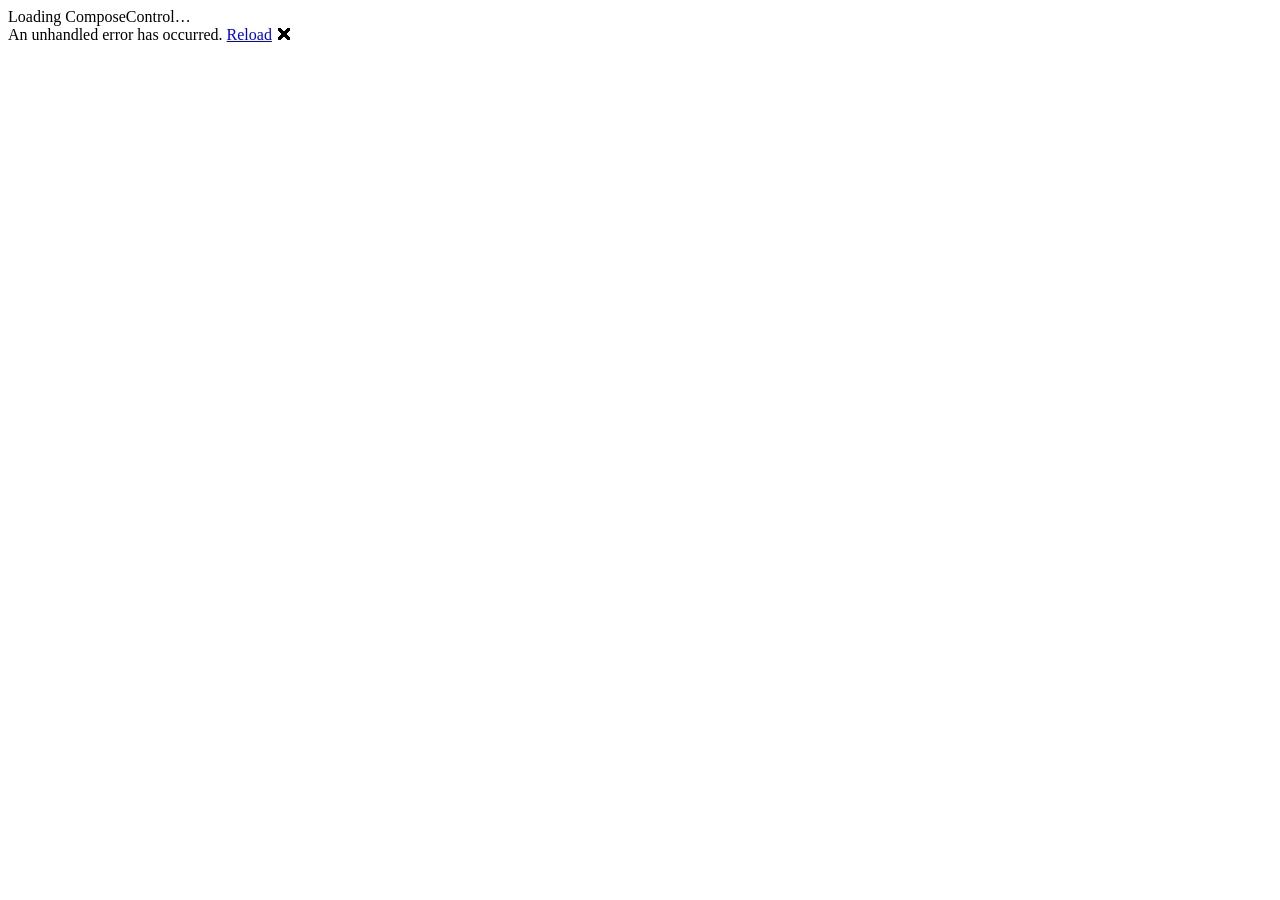
==== commit d7988fd2: "Bust cache for corrected Blazor runtime asset" ====
--- a/docs/index.html
+++ b/docs/index.html
@@ -1,692 +1,49 @@
-<!doctype html>
+<!DOCTYPE html>
 <html lang="en">
+
 <head>
-<meta charset="utf-8">
-<meta name="viewport" content="width=device-width, initial-scale=1">
-<title>ComposeControl — Docker &amp; Compose management console</title>
-<meta name="description" content="ComposeControl is a self-hosted C#/Blazor console for managing Docker: stacks, containers, images, networks, volumes, backups, replication, and remote agents.">
-<style>
-  :root{
-    --bg:#0b0e14;
-    --bg-elev:#11151f;
-    --bg-elev-2:#161b28;
-    --border:#242b3d;
-    --text:#e7ebf3;
-    --text-dim:#9aa4bb;
-    --text-faint:#6b7690;
-    --accent:#5b8cff;
-    --accent-2:#7cd9c7;
-    --accent-soft:rgba(91,140,255,0.12);
-    --danger:#ff6b6b;
-    --warn:#f5b544;
-    --code-bg:#0d1117;
-    --shadow:0 8px 30px rgba(0,0,0,0.35);
-    --radius:14px;
-    color-scheme: dark;
+    <meta charset="utf-8" />
+    <meta name="viewport" content="width=device-width, initial-scale=1.0" />
+    <title>ComposeControl — Docker &amp; Compose management console</title>
+    <meta name="description" content="ComposeControl is a self-hosted C#/Blazor console for managing Docker: stacks, containers, images, networks, volumes, backups, replication, and remote agents." />
+    <base href="/ComposeControl-Releases/" />
+    <link href="_framework/dotnet.860rsk6cxn.js?v=c8ddc61" rel="preload" as="script" fetchpriority="high" crossorigin="anonymous" integrity="sha256-YPo3jHnVWa3CJpi5Ga0nfFVk+3Hr8PXvfoWlwYR5C+s=" />
+    <link rel="stylesheet" href="css/app.css" />
+    <link rel="icon" type="image/png" href="favicon.png" />
+    <link href="ComposeControl.Releases.Web.styles.css" rel="stylesheet" />
+    <script type="importmap">{
+  "imports": {
+    "./_framework/blazor.webassembly.js": "./_framework/blazor.webassembly.w3qd1tpl0e.js",
+    "./_framework/dotnet.js": "./_framework/dotnet.860rsk6cxn.js?v=c8ddc61",
+    "./_framework/dotnet.native.js": "./_framework/dotnet.native.vzj2a6aakt.js",
+    "./_framework/dotnet.runtime.js": "./_framework/dotnet.runtime.zbexyp8zrs.js"
+  },
+  "scopes": {},
+  "integrity": {
+    "./_framework/blazor.webassembly.js": "sha256-lDXsDYFgm62F+YUvxES7IOTCXYpiHpU3uR45YdC6mq4=",
+    "./_framework/blazor.webassembly.w3qd1tpl0e.js": "sha256-lDXsDYFgm62F+YUvxES7IOTCXYpiHpU3uR45YdC6mq4=",
+    "./_framework/dotnet.860rsk6cxn.js?v=c8ddc61": "sha256-YPo3jHnVWa3CJpi5Ga0nfFVk+3Hr8PXvfoWlwYR5C+s=",
+    "./_framework/dotnet.js": "sha256-YPo3jHnVWa3CJpi5Ga0nfFVk+3Hr8PXvfoWlwYR5C+s=",
+    "./_framework/dotnet.native.js": "sha256-RezASHv+dbqV50cFnld76YiLhk4B+BjMAKs/euUdNyE=",
+    "./_framework/dotnet.native.vzj2a6aakt.js": "sha256-RezASHv+dbqV50cFnld76YiLhk4B+BjMAKs/euUdNyE=",
+    "./_framework/dotnet.runtime.js": "sha256-MZMguyke9CroSQl+L/SHIGFkPTD+LtYGXkXjAvwWx40=",
+    "./_framework/dotnet.runtime.zbexyp8zrs.js": "sha256-MZMguyke9CroSQl+L/SHIGFkPTD+LtYGXkXjAvwWx40="
   }
-  :root[data-theme="light"]{
-    --bg:#f6f7fb;
-    --bg-elev:#ffffff;
-    --bg-elev-2:#f0f2f8;
-    --border:#e2e5ee;
-    --text:#161a25;
-    --text-dim:#4d5568;
-    --text-faint:#7b8299;
-    --accent:#3b64d8;
-    --accent-2:#0f9d84;
-    --accent-soft:rgba(59,100,216,0.1);
-    --code-bg:#0d1117;
-    --shadow:0 8px 30px rgba(20,25,40,0.08);
-    color-scheme: light;
-  }
-  @media (prefers-color-scheme: light){
-    :root:not([data-theme="dark"]){
-      --bg:#f6f7fb;
-      --bg-elev:#ffffff;
-      --bg-elev-2:#f0f2f8;
-      --border:#e2e5ee;
-      --text:#161a25;
-      --text-dim:#4d5568;
-      --text-faint:#7b8299;
-      --accent:#3b64d8;
-      --accent-2:#0f9d84;
-      --accent-soft:rgba(59,100,216,0.1);
-      --code-bg:#0d1117;
-      --shadow:0 8px 30px rgba(20,25,40,0.08);
-      color-scheme: light;
-    }
-  }
-  *{box-sizing:border-box;}
-  html{scroll-behavior:smooth;}
-  body{
-    margin:0;
-    background:var(--bg);
-    color:var(--text);
-    font-family: -apple-system, BlinkMacSystemFont, "Segoe UI", Inter, Roboto, Helvetica, Arial, sans-serif;
-    line-height:1.6;
-    overflow-x:hidden;
-  }
-  a{color:var(--accent);text-decoration:none;}
-  a:hover{text-decoration:underline;}
-  code, pre{
-    font-family: ui-monospace, SFMono-Regular, "SF Mono", Menlo, Consolas, "Liberation Mono", monospace;
-  }
-  code{
-    background:var(--bg-elev-2);
-    border:1px solid var(--border);
-    padding:0.1em 0.4em;
-    border-radius:6px;
-    font-size:0.9em;
-  }
-  pre{
-    background:var(--code-bg);
-    color:#d7e0f0;
-    border:1px solid var(--border);
-    border-radius:10px;
-    padding:16px 18px;
-    overflow-x:auto;
-    font-size:0.88rem;
-    max-width:100%;
-  }
-  pre code{background:none;border:none;padding:0;}
+}</script>
+</head>
 
-  .skip-link{position:absolute;left:-999px;top:0;background:var(--accent);color:#fff;padding:8px 14px;border-radius:8px;z-index:100;}
-  .skip-link:focus{left:12px;top:12px;}
-
-  header.site{
-    position:sticky;top:0;z-index:50;
-    display:flex;align-items:center;justify-content:space-between;
-    padding:14px 24px;
-    background:color-mix(in srgb, var(--bg) 88%, transparent);
-    backdrop-filter:blur(10px);
-    border-bottom:1px solid var(--border);
-    gap:16px;
-  }
-  .brand{display:flex;align-items:center;gap:10px;font-weight:700;font-size:1.05rem;white-space:nowrap;}
-  .brand .mark{
-    width:30px;height:30px;border-radius:9px;
-    background:linear-gradient(135deg,var(--accent),var(--accent-2));
-    display:flex;align-items:center;justify-content:center;color:#0b0e14;font-weight:800;
-  }
-  nav.top{display:flex;gap:4px;flex-wrap:wrap;overflow-x:auto;}
-  nav.top a{
-    color:var(--text-dim);font-size:0.88rem;font-weight:600;
-    padding:8px 10px;border-radius:8px;white-space:nowrap;
-  }
-  nav.top a:hover{color:var(--text);background:var(--bg-elev-2);text-decoration:none;}
-  .header-actions{display:flex;align-items:center;gap:8px;}
-  .icon-btn{
-    border:1px solid var(--border);background:var(--bg-elev);color:var(--text-dim);
-    border-radius:8px;padding:7px 9px;cursor:pointer;font-size:0.85rem;line-height:1;
-  }
-  .icon-btn:hover{color:var(--text);border-color:var(--accent);}
-  .gh-btn{
-    display:inline-flex;align-items:center;gap:6px;
-    background:var(--bg-elev-2);border:1px solid var(--border);
-    padding:7px 12px;border-radius:8px;font-weight:600;font-size:0.85rem;color:var(--text);
-  }
-  .gh-btn:hover{border-color:var(--accent);text-decoration:none;}
-
-  main{max-width:1080px;margin:0 auto;padding:0 24px;}
-
-  .hero{
-    padding:72px 0 48px;
-    text-align:center;
-  }
-  .eyebrow{
-    display:inline-block;font-size:0.78rem;font-weight:700;letter-spacing:0.06em;text-transform:uppercase;
-    color:var(--accent);background:var(--accent-soft);padding:5px 12px;border-radius:999px;margin-bottom:18px;
-  }
-  .hero h1{
-    font-size:clamp(2.2rem,5vw,3.4rem);
-    margin:0 0 16px;
-    letter-spacing:-0.02em;
-  }
-  .hero h1 span{
-    background:linear-gradient(135deg,var(--accent),var(--accent-2));
-    -webkit-background-clip:text;background-clip:text;color:transparent;
-  }
-  .hero p.lead{
-    font-size:1.15rem;color:var(--text-dim);max-width:680px;margin:0 auto 28px;
-  }
-  .badges{display:flex;gap:8px;justify-content:center;flex-wrap:wrap;margin-bottom:32px;}
-  .badge{
-    font-size:0.78rem;font-weight:600;padding:5px 10px;border-radius:999px;
-    background:var(--bg-elev-2);border:1px solid var(--border);color:var(--text-dim);
-  }
-  .cta-row{display:flex;gap:12px;justify-content:center;flex-wrap:wrap;}
-  .btn{
-    display:inline-flex;align-items:center;gap:8px;
-    padding:12px 22px;border-radius:10px;font-weight:700;font-size:0.95rem;
-    border:1px solid transparent;cursor:pointer;
-  }
-  .btn-primary{background:linear-gradient(135deg,var(--accent),var(--accent-2));color:#0b0e14;}
-  .btn-primary:hover{text-decoration:none;filter:brightness(1.06);}
-  .btn-secondary{background:var(--bg-elev);border-color:var(--border);color:var(--text);}
-  .btn-secondary:hover{text-decoration:none;border-color:var(--accent);}
-
-  .alert{
-    display:flex;gap:12px;align-items:flex-start;
-    background:var(--bg-elev);border:1px solid var(--border);border-left:4px solid var(--warn);
-    border-radius:10px;padding:16px 18px;margin:20px 0;
-  }
-  .alert.danger{border-left-color:var(--danger);}
-  .alert .ico{font-size:1.2rem;line-height:1;}
-  .alert strong{display:block;margin-bottom:2px;}
-
-  section{padding:56px 0;border-top:1px solid var(--border);}
-  section:first-of-type{border-top:none;}
-  .section-head{margin-bottom:28px;max-width:680px;}
-  .section-head .eyebrow{margin-bottom:10px;}
-  .section-head h2{font-size:1.9rem;margin:0 0 10px;letter-spacing:-0.01em;}
-  .section-head p{color:var(--text-dim);margin:0;}
-
-  .grid{display:grid;gap:16px;}
-  .grid.cols-3{grid-template-columns:repeat(3,1fr);}
-  .grid.cols-2{grid-template-columns:repeat(2,1fr);}
-  @media (max-width:820px){
-    .grid.cols-3{grid-template-columns:repeat(2,1fr);}
-    .grid.cols-2{grid-template-columns:1fr;}
-  }
-  @media (max-width:560px){
-    .grid.cols-3{grid-template-columns:1fr;}
-  }
-
-  .card{
-    background:var(--bg-elev);border:1px solid var(--border);border-radius:var(--radius);
-    padding:20px;
-  }
-  .card .ico{
-    width:36px;height:36px;border-radius:10px;background:var(--accent-soft);color:var(--accent);
-    display:flex;align-items:center;justify-content:center;font-weight:800;margin-bottom:12px;font-size:1rem;
-  }
-  .card h3{margin:0 0 8px;font-size:1.05rem;}
-  .card p{margin:0;color:var(--text-dim);font-size:0.92rem;}
-
-  .feature-group-title{
-    font-size:0.78rem;font-weight:700;letter-spacing:0.06em;text-transform:uppercase;
-    color:var(--text-faint);margin:32px 0 14px;
-  }
-  .feature-group-title:first-child{margin-top:0;}
-
-  table{width:100%;border-collapse:collapse;font-size:0.92rem;}
-  .table-wrap{overflow-x:auto;border:1px solid var(--border);border-radius:12px;}
-  th,td{text-align:left;padding:11px 14px;border-bottom:1px solid var(--border);vertical-align:top;}
-  th{background:var(--bg-elev-2);color:var(--text-dim);font-size:0.78rem;text-transform:uppercase;letter-spacing:0.04em;}
-  tr:last-child td{border-bottom:none;}
-  td code{white-space:nowrap;}
-
-  .steps{counter-reset:step;list-style:none;padding:0;margin:0;}
-  .steps li{
-    counter-increment:step;
-    position:relative;padding:0 0 24px 44px;
-    border-left:2px solid var(--border);margin-left:17px;
-  }
-  .steps li:last-child{border-left-color:transparent;padding-bottom:0;}
-  .steps li::before{
-    content:counter(step);
-    position:absolute;left:-17px;top:0;
-    width:34px;height:34px;border-radius:50%;
-    background:var(--bg-elev);border:1px solid var(--accent);color:var(--accent);
-    display:flex;align-items:center;justify-content:center;font-weight:700;font-size:0.9rem;
-  }
-  .steps h4{margin:0 0 6px;font-size:1rem;}
-  .steps p{margin:0 0 10px;color:var(--text-dim);}
-
-  .callout{
-    background:var(--bg-elev);border:1px solid var(--border);border-radius:12px;
-    padding:18px 20px;margin:16px 0;
-  }
-  .callout h4{margin:0 0 8px;font-size:0.95rem;}
-
-  .two-col{display:grid;grid-template-columns:1.1fr 1fr;gap:20px;align-items:start;}
-  @media (max-width:820px){.two-col{grid-template-columns:1fr;}}
-
-  .pill-row{display:flex;flex-wrap:wrap;gap:8px;margin:12px 0 0;}
-  .pill{font-size:0.78rem;font-weight:600;padding:4px 10px;border-radius:999px;background:var(--accent-soft);color:var(--accent);}
-
-  .api-list{list-style:none;margin:0;padding:0;display:grid;gap:8px;}
-  .api-list li{
-    display:flex;gap:10px;align-items:baseline;
-    background:var(--bg-elev-2);border:1px solid var(--border);border-radius:8px;padding:8px 12px;font-size:0.85rem;
-  }
-  .method{font-weight:700;color:var(--accent-2);font-family:ui-monospace,monospace;min-width:38px;}
-
-  footer{
-    border-top:1px solid var(--border);padding:36px 24px 60px;text-align:center;color:var(--text-faint);font-size:0.88rem;
-  }
-  footer a{color:var(--text-dim);}
-  .foot-links{display:flex;gap:18px;justify-content:center;flex-wrap:wrap;margin-bottom:14px;}
-
-  .anchor-offset{scroll-margin-top:74px;}
-
-  ::selection{background:var(--accent-soft);}
-</style>
-</head>
 <body>
-<a class="skip-link" href="#main">Skip to content</a>
-
-<header class="site">
-  <div class="brand"><span class="mark">D</span> ComposeControl</div>
-  <nav class="top">
-    <a href="#features">Features</a>
-    <a href="#quick-start">Quick start</a>
-    <a href="#agents">Agents</a>
-    <a href="#resilience">Backup &amp; replication</a>
-    <a href="#configuration">Configuration</a>
-    <a href="#updating">Updating</a>
-    <a href="#deploying">Deploying</a>
-  </nav>
-  <div class="header-actions">
-    <button class="icon-btn" id="theme-toggle" type="button" aria-label="Toggle color theme" title="Toggle color theme">◐</button>
-    <a class="gh-btn" href="https://github.com/stoxello/ComposeControl" target="_blank" rel="noopener">★ GitHub</a>
-  </div>
-</header>
-
-<main id="main">
-
-  <section class="hero" style="border-top:none;">
-    <span class="eyebrow">Alpha · self-hosted · open source</span>
-    <h1>Manage Docker like a <span>pilot</span>, not a passenger</h1>
-    <p class="lead">
-      ComposeControl is a C# and Blazor console for Docker and Docker Compose — the approachable stack workflow
-      of Dockge, a built-in app catalog for one-click self-hosting, and progressively deeper environment
-      management inspired by Portainer. One container, plain Compose files on disk, no vendor lock-in.
-    </p>
-    <div class="badges">
-      <span class="badge">.NET 9</span>
-      <span class="badge">Blazor Server</span>
-      <span class="badge">Docker CLI-native</span>
-      <span class="badge">Multi-host agents</span>
-      <span class="badge">Status: alpha</span>
-    </div>
-    <div class="cta-row">
-      <a class="btn btn-primary" href="#quick-start">Quick start →</a>
-      <a class="btn btn-secondary" href="https://github.com/stoxello/ComposeControl" target="_blank" rel="noopener">View source on GitHub</a>
-    </div>
-  </section>
-
-  <section id="overview" class="anchor-offset">
-    <div class="section-head">
-      <span class="eyebrow">How it works</span>
-      <h2>No SDK, no hidden state</h2>
-      <p>ComposeControl is an ASP.NET Core / Blazor (Interactive Server) app. Instead of a Docker SDK, it shells
-      out to the <code>docker</code> and <code>docker compose</code> CLIs and parses their JSON output — the
-      same thing you'd run by hand. Every stack it creates is written as an ordinary <code>compose.yaml</code>
-      (and optional <code>.env</code>) under the stacks directory, so it stays fully inspectable and portable.
-      Managed stacks are sandboxed by name to that directory, and only stacks ComposeControl created can be edited
-      or rewritten from the UI.</p>
-    </div>
-  </section>
-
-  <section id="features" class="anchor-offset">
-    <div class="section-head">
-      <span class="eyebrow">What it does</span>
-      <h2>Features</h2>
-      <p>ComposeControl covers the full loop from discovering what's running to deploying, editing, backing up,
-      and replicating it — on your local Docker host or across a fleet of remote agents.</p>
+    <div id="app">
+        <div class="app-loading" role="status">Loading ComposeControl…</div>
     </div>
 
-    <div class="feature-group-title">Workspace</div>
-    <div class="grid cols-3">
-      <div class="card"><div class="ico">✦</div><h3>App catalog</h3><p>A searchable, built-in catalog of popular self-hosted apps with parameterized Compose previews and one-click deploy into an isolated stack directory.</p></div>
-      <div class="card"><div class="ico">▤</div><h3>Stacks</h3><p>Discovers every Compose project on the host, including ComposeControl-managed stacks whose deploy never completed. Create, edit, and redeploy stacks from an in-app editor.</p></div>
-      <div class="card"><div class="ico">↻</div><h3>Lifecycle actions</h3><p>Start, stop, restart, pull updates, and remove a stack. Removing a managed stack also deletes its files from disk.</p></div>
+    <div id="blazor-error-ui">
+        An unhandled error has occurred.
+        <a href="." class="reload">Reload</a>
+        <span class="dismiss">🗙</span>
     </div>
+    <script src="theme.js"></script>
+    <script src="_framework/blazor.webassembly.w3qd1tpl0e.js"></script>
+</body>
 
-    <div class="feature-group-title">Resources</div>
-    <div class="grid cols-3">
-      <div class="card"><div class="ico">▣</div><h3>Containers</h3><p>Discovery and filtering, plus a detail view with logs, live CPU / memory / disk charts, and an interactive in-browser shell.</p></div>
-      <div class="card"><div class="ico">◆</div><h3>Images</h3><p>List every local image with in-use detection, so you know what's safe to prune.</p></div>
-      <div class="card"><div class="ico">◎</div><h3>Networks</h3><p>List with in-use detection; create and remove custom Docker networks.</p></div>
-      <div class="card"><div class="ico">⬡</div><h3>Volumes</h3><p>List with in-use detection; create and remove volumes.</p></div>
-      <div class="card"><div class="ico">⌂</div><h3>Volume browser</h3><p>Browse a volume's file tree and edit text files in place — without shelling into a container.</p></div>
-      <div class="card"><div class="ico">≋</div><h3>Events &amp; audit log</h3><p>A live Docker engine event feed alongside a ComposeControl audit log of deploys, removals, edits, and sign-ins.</p></div>
-    </div>
-
-    <div class="feature-group-title">Resilience</div>
-    <div class="grid cols-2">
-      <div class="card"><div class="ico">B</div><h3>Backup</h3><p>Scheduled full and incremental backups of a stack's volumes and Compose configuration to the local host, with configurable retention and an option to stop the stack for a consistent snapshot.</p></div>
-      <div class="card"><div class="ico">R</div><h3>Replication</h3><p>Copy a stack to a registered ComposeControl agent and keep a cold replica in sync on a schedule, ready for failover, with optional bandwidth capping.</p></div>
-    </div>
-
-    <div class="feature-group-title">Administration</div>
-    <div class="grid cols-3">
-      <div class="card"><div class="ico">●</div><h3>Environments / Agents</h3><p>Register remote ComposeControl Agent instances and switch the Control Center between Docker hosts from a single top-bar selector.</p></div>
-      <div class="card"><div class="ico">⇪</div><h3>Update checks</h3><p>ComposeControl compares its running image digest against the published one and flags the sidebar when a newer version is available.</p></div>
-      <div class="card"><div class="ico">⚿</div><h3>Registry credentials</h3><p>Sign Docker in to a private registry (GHCR, Docker Hub, or custom) on the local host or a specific agent, so private images pull cleanly during installs and updates.</p></div>
-      <div class="card"><div class="ico">⚙</div><h3>Authentication</h3><p>ASP.NET Core Identity login with account management and two-factor authentication. A one-time first-run wizard creates the initial administrator; public registration stays disabled.</p></div>
-      <div class="card"><div class="ico">▦</div><h3>Engine overview</h3><p>Host name, Docker version, OS, and container / image counts on the dashboard, with graceful handling when the engine is offline.</p></div>
-    </div>
-
-    <div class="callout">
-      <h4>Not yet built</h4>
-      <p style="margin:0;color:var(--text-dim);">Per-container lifecycle actions, role-based access control for multiple users, remote shell sessions to agent hosts, and one-click self-update are on the <a href="#roadmap">roadmap</a>. Stack file editing and remote shell currently run on the Control Center host only.</p>
-    </div>
-  </section>
-
-  <section id="catalog" class="anchor-offset">
-    <div class="section-head">
-      <span class="eyebrow">Batteries included</span>
-      <h2>Built-in app catalog</h2>
-      <p>A starting set of popular self-hosted apps, ready to deploy with a parameterized Compose preview.</p>
-    </div>
-    <div class="table-wrap">
-      <table>
-        <thead><tr><th>App</th><th>Category</th><th>Description</th></tr></thead>
-        <tbody>
-          <tr><td>Jellyfin</td><td>Media</td><td>Private media server for movies, shows, music, and photos</td></tr>
-          <tr><td>Immich</td><td>Photos</td><td>High-performance self-hosted photo and video backup</td></tr>
-          <tr><td>Uptime Kuma</td><td>Monitoring</td><td>Friendly monitoring dashboard for services and endpoints</td></tr>
-          <tr><td>PostgreSQL</td><td>Database</td><td>Production-grade relational database with persistent storage</td></tr>
-          <tr><td>Nginx Proxy Manager</td><td>Networking</td><td>Reverse proxy and TLS certificate management</td></tr>
-          <tr><td>Home Assistant</td><td>Automation</td><td>Open-source home automation with local-first control</td></tr>
-        </tbody>
-      </table>
-    </div>
-  </section>
-
-  <section id="quick-start" class="anchor-offset">
-    <div class="section-head">
-      <span class="eyebrow">Install</span>
-      <h2>Quick start with Docker</h2>
-      <p>This is the recommended way to run ComposeControl. It pulls the published image — no build step required.</p>
-    </div>
-
-    <ol class="steps">
-      <li>
-        <h4>Check prerequisites</h4>
-        <p>Docker Engine with the Compose v2 plugin (<code>docker compose</code>). On Windows/macOS, Docker Desktop covers this.</p>
-      </li>
-      <li>
-        <h4>Get the Compose file</h4>
-        <p>Clone the repo, or create a <code>compose.yaml</code> yourself:</p>
-<pre><code>git clone https://github.com/stoxello/ComposeControl.git
-cd ComposeControl</code></pre>
-<pre><code>services:
-  ComposeControl:
-    image: ghcr.io/stoxello/ComposeControl:latest
-    pull_policy: always
-    container_name: ComposeControl
-    restart: unless-stopped
-    ports:
-      - "${ComposeControl_PORT:-8080}:8080"
-    volumes:
-      - /var/run/docker.sock:/var/run/docker.sock
-      - ./data:/app/data
-      - ./keys:/app/keys
-      - ./stacks:/opt/stacks</code></pre>
-      </li>
-      <li>
-        <h4>Start it</h4>
-<pre><code>docker compose up -d</code></pre>
-        <p>To use a different host port, set <code>ComposeControl_PORT</code> (for example in a <code>.env</code> file next to <code>compose.yaml</code>): <code>ComposeControl_PORT=9000</code>.</p>
-      </li>
-      <li>
-        <h4>Sign in</h4>
-        <p>Open <strong>http://localhost:8080</strong>, create the initial administrator account, and sign in. Public registration is disabled after that — only this first-run account can be created without authentication.</p>
-      </li>
-    </ol>
-
-    <div class="callout">
-      <h4>Private GHCR package?</h4>
-      <p style="margin:0;color:var(--text-dim);">Run <code>docker login ghcr.io</code> once before <code>docker compose up -d</code>, or add the credential through ComposeControl's <a href="#registries">registry credentials</a> page after first sign-in.</p>
-    </div>
-  </section>
-
-  <section id="agents" class="anchor-offset">
-    <div class="section-head">
-      <span class="eyebrow">Multi-host</span>
-      <h2>Remote agents</h2>
-      <p>Install <code>ComposeControl.Agent</code> on another Docker host when you want one ComposeControl Control Center
-      to manage multiple engines. The agent is a small, token-protected HTTP API that runs Docker CLI commands
-      against the host it's installed on — it never talks back to the Control Center on its own.</p>
-    </div>
-
-    <div class="two-col">
-      <div>
-        <h3 style="margin-top:0;">Deploy the agent</h3>
-        <ol class="steps">
-          <li>
-            <h4>On the remote Docker host</h4>
-<pre><code>curl -O https://raw.githubusercontent.com/stoxello/ComposeControl/main/compose.agent.yaml
-printf "ComposeControl_AGENT_TOKEN=$(openssl rand -hex 32)\n" &gt; .env
-docker compose -f compose.agent.yaml up -d</code></pre>
-          </li>
-          <li>
-            <h4>Register it in ComposeControl</h4>
-            <p>Open ComposeControl → <strong>Environments</strong> → <em>Connect a Docker host</em>, and add:</p>
-            <ul style="color:var(--text-dim);margin:0 0 0 18px;padding:0;">
-              <li><strong>Name</strong> — a friendly label for the host</li>
-              <li><strong>Endpoint</strong> — <code>http://&lt;remote-host&gt;:5151</code></li>
-              <li><strong>Access token</strong> — the <code>ComposeControl_AGENT_TOKEN</code> value from the remote host's <code>.env</code></li>
-            </ul>
-          </li>
-          <li>
-            <h4>Switch environments</h4>
-            <p>Use the top-bar environment selector to switch between <em>This host</em> and registered agents. Containers, Stacks, Images, Networks, Volumes, and Events follow the selected environment; stack creation and app catalog installs deploy to it too.</p>
-          </li>
-        </ol>
-      </div>
-      <div>
-        <div class="card" style="margin-bottom:16px;">
-          <h3 style="margin-top:0;">Stacks created for an agent</h3>
-          <p>Stored under <code>/opt/ComposeControl/stacks</code> on that host by default. Set <code>ComposeControl_AGENT_STACKS_ROOT</code> in the agent's <code>.env</code> to use a different absolute host path.</p>
-        </div>
-        <div class="card">
-          <h3 style="margin-top:0;">What the agent exposes</h3>
-          <p style="margin-bottom:12px;">A Bearer-token-authenticated HTTP API the Control Center calls on your behalf:</p>
-          <ul class="api-list">
-            <li><span class="method">GET</span> <code>/health</code></li>
-            <li><span class="method">POST</span> <code>/api/stacks/deploy</code></li>
-            <li><span class="method">POST</span> <code>/api/stacks/files</code> / <code>/save</code></li>
-            <li><span class="method">POST</span> <code>/api/docker/commands</code></li>
-            <li><span class="method">POST</span> <code>/api/registry/login</code> / <code>/logout</code></li>
-            <li><span class="method">POST</span> <code>/api/replication/files</code></li>
-            <li><span class="method">POST</span> <code>/api/replication/volumes/import</code> / <code>/export</code></li>
-          </ul>
-        </div>
-      </div>
-    </div>
-
-    <div class="alert">
-      <span class="ico">⚠</span>
-      <div>
-        <strong>Troubleshooting a restarting agent</strong>
-        Check that <code>.env</code> sits next to <code>compose.agent.yaml</code> and contains a non-empty <code>ComposeControl_AGENT_TOKEN</code> — a missing token makes the agent exit on startup.
-<pre style="margin-top:10px;"><code>docker compose -f compose.agent.yaml config
-docker logs --tail 100 ComposeControl-agent</code></pre>
-        <p style="margin:10px 0 0;">If logs show <code>exec /usr/bin/dotnet: input/output error</code>, verify host Docker storage: <code>docker run --rm mcr.microsoft.com/dotnet/aspnet:9.0 dotnet --info</code>. If that also fails, run <a href="https://github.com/stoxello/ComposeControl/blob/main/scripts/repair-docker-dotnet-io.sh" target="_blank" rel="noopener"><code>scripts/repair-docker-dotnet-io.sh</code></a> on the Ubuntu host — normally first, and only with <code>--reset-docker-storage</code> if Docker still can't execute the base image.</p>
-      </div>
-    </div>
-  </section>
-
-  <section id="resilience" class="anchor-offset">
-    <div class="section-head">
-      <span class="eyebrow">Stack resilience</span>
-      <h2>Backup &amp; replication</h2>
-      <p>Both features run from a scheduled plan you create once; ComposeControl then runs it in the background.</p>
-    </div>
-
-    <div class="two-col">
-      <div class="card">
-        <h3 style="margin-top:0;">Backup — <span style="color:var(--text-dim);font-weight:400;">local snapshots</span></h3>
-        <p>Go to <strong>Backup</strong>, pick a source stack, and choose a schedule (every 15 min up to daily). Set
-        how often a full backup runs versus an incremental one, and how many full backup chains to retain — older
-        chains are pruned automatically after a new full backup completes.</p>
-        <div class="pill-row">
-          <span class="pill">Volumes</span>
-          <span class="pill">Record images</span>
-          <span class="pill">Stop stack for snapshot</span>
-        </div>
-      </div>
-      <div class="card">
-        <h3 style="margin-top:0;">Replication — <span style="color:var(--text-dim);font-weight:400;">cold standby</span></h3>
-        <p>Go to <strong>Replication</strong>, pick a source stack and a registered target agent, and choose a
-        schedule. Volumes are streamed to the target as a tar archive over the agent API; a bandwidth cap can be
-        stored with the job.</p>
-        <div class="pill-row">
-          <span class="pill">Images</span>
-          <span class="pill">Volumes</span>
-          <span class="pill">Stop source for snapshot</span>
-          <span class="pill">Bandwidth cap</span>
-        </div>
-      </div>
-    </div>
-  </section>
-
-  <section id="configuration" class="anchor-offset">
-    <div class="section-head">
-      <span class="eyebrow">Reference</span>
-      <h2>Configuration</h2>
-      <p>ComposeControl is configured through environment variables. The defaults below are what the container image ships with.</p>
-    </div>
-    <div class="table-wrap">
-      <table>
-        <thead><tr><th>Variable</th><th>Default (container)</th><th>Description</th></tr></thead>
-        <tbody>
-          <tr><td><code>ComposeControl_PORT</code></td><td><code>8080</code></td><td>Host port mapped to the container, set in the Compose <code>.env</code></td></tr>
-          <tr><td><code>ASPNETCORE_URLS</code></td><td><code>http://+:8080</code></td><td>Address the app listens on inside the container</td></tr>
-          <tr><td><code>ConnectionStrings__DefaultConnection</code></td><td><code>DataSource=/app/data/ComposeControl.db</code></td><td>SQLite connection string for Identity and app data</td></tr>
-          <tr><td><code>ComposeControl__DataPath</code></td><td><code>/app/data</code></td><td>Persistent app state directory</td></tr>
-          <tr><td><code>ComposeControl__StacksPath</code></td><td><code>/opt/stacks</code></td><td>Directory where ComposeControl writes the Compose stacks it manages</td></tr>
-          <tr><td><code>ComposeControl__DataProtectionPath</code></td><td><code>/app/keys</code></td><td>Where ASP.NET Core data-protection keys are persisted</td></tr>
-          <tr><td><code>ComposeControl__AgentsPath</code></td><td><code>/app/data/agents.json</code></td><td>Registered remote ComposeControl agents</td></tr>
-          <tr><td><code>ComposeControl__ReplicationPath</code></td><td><code>/app/data/replication.json</code></td><td>Replication plans and job history</td></tr>
-          <tr><td><code>ComposeControl__ReplicaStacksPath</code></td><td><code>/app/data/replicas</code></td><td>Local cold-replica Compose files and volume archives</td></tr>
-        </tbody>
-      </table>
-    </div>
-    <p style="color:var(--text-dim);font-size:0.92rem;">Account policy: passwords must be at least 10 characters. Email confirmation is disabled (no SMTP configured), so accounts are usable immediately after creation.</p>
-
-    <h3 style="margin-top:32px;">Persistent data</h3>
-    <p style="color:var(--text-dim);">The Compose file mounts the Docker socket plus three writable directories. Keep <code>./data</code>, <code>./keys</code>, and <code>./stacks</code> to preserve state across upgrades.</p>
-    <div class="table-wrap">
-      <table>
-        <thead><tr><th>Host path</th><th>Container path</th><th>Purpose</th></tr></thead>
-        <tbody>
-          <tr><td><code>/var/run/docker.sock</code></td><td><code>/var/run/docker.sock</code></td><td>Lets ComposeControl drive the host Docker engine</td></tr>
-          <tr><td><code>./data</code></td><td><code>/app/data</code></td><td>SQLite database, registered agents, replication plans, and local replica metadata</td></tr>
-          <tr><td><code>./keys</code></td><td><code>/app/keys</code></td><td>Data-protection keys — persisting these keeps logins valid across restarts</td></tr>
-          <tr><td><code>./stacks</code></td><td><code>/opt/stacks</code></td><td>Compose stacks created and managed by ComposeControl</td></tr>
-        </tbody>
-      </table>
-    </div>
-
-    <div class="alert danger" id="registries">
-      <span class="ico">⚿</span>
-      <div>
-        <strong>Docker socket = host admin</strong>
-        ComposeControl mounts <code>/var/run/docker.sock</code>. Access to this socket is equivalent to administrative control of the Docker host. Keep ComposeControl behind a reverse proxy that terminates HTTPS, never expose it directly to the public internet, and treat anyone who can reach the UI as a host administrator. Public registration stays disabled — only the first-run administrator can be created without authentication.
-      </div>
-    </div>
-  </section>
-
-  <section id="updating" class="anchor-offset">
-    <div class="section-head">
-      <span class="eyebrow">Stay current</span>
-      <h2>Updating &amp; deploying</h2>
-    </div>
-
-    <div class="two-col">
-      <div>
-        <h3 style="margin-top:0;">Update the Control Center</h3>
-        <p>ComposeControl's <strong>Updates</strong> page compares its running image digest against the published one and
-        badges the sidebar when a newer version exists. From the directory containing your <code>compose.yaml</code>:</p>
-<pre><code>docker compose pull
-docker compose up -d</code></pre>
-        <p style="color:var(--text-dim);font-size:0.92rem;">ComposeControl restarts on the new image. Your data, keys, and stacks are preserved by the mounted volumes. One-click self-update is on the <a href="#roadmap">roadmap</a> — today you run the two commands above yourself.</p>
-      </div>
-      <div>
-        <h3 style="margin-top:0;">Update an agent</h3>
-        <p>Same idea, from the directory containing <code>compose.agent.yaml</code> on the remote host:</p>
-<pre><code>docker compose -f compose.agent.yaml pull
-docker compose -f compose.agent.yaml up -d</code></pre>
-        <p style="color:var(--text-dim);font-size:0.92rem;">The image uses <code>pull_policy: always</code>, so a plain <code>up -d</code> after a fresh <code>pull</code> is enough to move to the latest published agent build.</p>
-      </div>
-    </div>
-
-    <h3 id="deploying">Build the Control Center from source</h3>
-    <p>To build the image locally instead of pulling from GHCR, layer the build overlay over the base Compose file:</p>
-<pre><code>docker compose -f compose.yaml -f compose.build.yaml up -d --build</code></pre>
-    <p style="color:var(--text-dim);">This builds from the repository <code>Dockerfile</code> — a multi-stage build on the .NET 9 SDK that also copies the Docker CLI and Compose plugin into the runtime image.</p>
-
-    <h3>Local development</h3>
-    <p style="color:var(--text-dim);">Requires the <a href="https://dotnet.microsoft.com/download" target="_blank" rel="noopener">.NET 9 SDK</a> and a running Docker Desktop or Docker Engine.</p>
-<pre><code>dotnet run --project ./src/ComposeControl.Web</code></pre>
-    <p style="color:var(--text-dim);">Open <strong>http://localhost:5146</strong> (or <code>https://localhost:7142</code>), create the initial account, and sign in. Docker must be running for engine data and deployments to work.</p>
-
-    <h3>Run the test suite</h3>
-<pre><code>dotnet test</code></pre>
-    <p style="color:var(--text-dim);">The <code>tests/ComposeControl.Web.Tests</code> project covers the app catalog, app deployment, stack, setup, resource (image/network/volume), agent registry, backup, replication, registry credential, audit, and update services.</p>
-
-    <h3>Publish the image (maintainers)</h3>
-    <p style="color:var(--text-dim);">The public image is published to GitHub Container Registry as <code>ghcr.io/stoxello/ComposeControl</code>, using a GitHub Personal Access Token with the <code>write:packages</code> scope, supplied through an environment variable — never hard-coded or committed.</p>
-<pre><code>$env:GHCR_TOKEN = "&lt;github-pat-with-write:packages&gt;"
-.\ghcr-publish.ps1 -Owner stoxello -Version 0.1.0</code></pre>
-    <p style="color:var(--text-dim);">The script logs in to <code>ghcr.io</code>, builds from the local <code>Dockerfile</code>, pushes the version tag, and also updates <code>:latest</code> (pass <code>-NoLatestTag</code> to skip that). It logs out afterward so credentials don't linger in your Docker config. The same script publishes the remote agent image:</p>
-<pre><code>.\ghcr-publish.ps1 -Owner stoxello -Image ComposeControl-agent -Version 0.1.0</code></pre>
-  </section>
-
-  <section id="structure" class="anchor-offset">
-    <div class="section-head">
-      <span class="eyebrow">Under the hood</span>
-      <h2>Project structure</h2>
-    </div>
-<pre><code>src/ComposeControl.Web        Blazor UI, Identity, app catalog, and Docker services
-  Components/             Razor pages and layouts (Apps, Stacks, Containers, Account)
-  Services/                DockerCliService, StackService, AppDeploymentService, SetupService,
-                            BackupService, ReplicationService, AgentRegistry, UpdateService
-  Data/                    EF Core DbContext and Identity migrations
-src/ComposeControl.Agent       Lightweight token-protected HTTP agent for remote Docker hosts
-tests/ComposeControl.Web.Tests xUnit test suite
-Dockerfile                Multi-stage build (SDK build -&gt; aspnet runtime + docker CLI)
-compose.agent.yaml        Deployment Compose file for a remote ComposeControl Agent
-compose.yaml               Deployment Compose file (pulls from GHCR)
-compose.build.yaml        Overlay to build the image from source
-ghcr-publish.ps1           Build and publish images to GitHub Container Registry</code></pre>
-  </section>
-
-  <section id="roadmap" class="anchor-offset">
-    <div class="section-head">
-      <span class="eyebrow">What's next</span>
-      <h2>Roadmap</h2>
-    </div>
-    <ul style="color:var(--text-dim);padding-left:20px;">
-      <li>Per-container lifecycle actions (start, stop, restart, remove)</li>
-      <li>Remote stack file sync and shell sessions on agent hosts</li>
-      <li>Role-based access control for multiple users</li>
-      <li>One-click self-update (today ComposeControl detects a new image and notifies you; you run the upgrade)</li>
-    </ul>
-  </section>
-
-</main>
-
-<footer>
-  <div class="foot-links">
-    <a href="https://github.com/stoxello/ComposeControl" target="_blank" rel="noopener">Repository</a>
-    <a href="https://github.com/stoxello/ComposeControl/issues" target="_blank" rel="noopener">Issues</a>
-    <a href="https://github.com/stoxello/ComposeControl/blob/main/README.md" target="_blank" rel="noopener">README</a>
-  </div>
-  <div>ComposeControl is early alpha software. Review the security notes before exposing it beyond a trusted network.</div>
-</footer>
-
-<script>
-  (function(){
-    var root = document.documentElement;
-    var btn = document.getElementById('theme-toggle');
-    var stored = null;
-    try { stored = localStorage.getItem('ComposeControl-docs-theme'); } catch(e) {}
-    if (stored === 'light' || stored === 'dark') root.setAttribute('data-theme', stored);
-    btn.addEventListener('click', function(){
-      var current = root.getAttribute('data-theme');
-      var prefersDark = window.matchMedia && window.matchMedia('(prefers-color-scheme: dark)').matches;
-      var effective = current || (prefersDark ? 'dark' : 'light');
-      var next = effective === 'dark' ? 'light' : 'dark';
-      root.setAttribute('data-theme', next);
-      try { localStorage.setItem('ComposeControl-docs-theme', next); } catch(e) {}
-    });
-  })();
-</script>
-</body>
 </html>
--- a/docs/css/app.css
+++ b/docs/css/app.css
@@ -0,0 +1,273 @@
+:root{
+    --bg:#0b0e14;
+    --bg-elev:#11151f;
+    --bg-elev-2:#161b28;
+    --border:#242b3d;
+    --text:#e7ebf3;
+    --text-dim:#9aa4bb;
+    --text-faint:#6b7690;
+    --accent:#5b8cff;
+    --accent-2:#7cd9c7;
+    --accent-soft:rgba(91,140,255,0.12);
+    --danger:#ff6b6b;
+    --warn:#f5b544;
+    --code-bg:#0d1117;
+    --shadow:0 8px 30px rgba(0,0,0,0.35);
+    --radius:14px;
+    color-scheme: dark;
+  }
+  :root[data-theme="light"]{
+    --bg:#f6f7fb;
+    --bg-elev:#ffffff;
+    --bg-elev-2:#f0f2f8;
+    --border:#e2e5ee;
+    --text:#161a25;
+    --text-dim:#4d5568;
+    --text-faint:#7b8299;
+    --accent:#3b64d8;
+    --accent-2:#0f9d84;
+    --accent-soft:rgba(59,100,216,0.1);
+    --code-bg:#0d1117;
+    --shadow:0 8px 30px rgba(20,25,40,0.08);
+    color-scheme: light;
+  }
+  @media (prefers-color-scheme: light){
+    :root:not([data-theme="dark"]){
+      --bg:#f6f7fb;
+      --bg-elev:#ffffff;
+      --bg-elev-2:#f0f2f8;
+      --border:#e2e5ee;
+      --text:#161a25;
+      --text-dim:#4d5568;
+      --text-faint:#7b8299;
+      --accent:#3b64d8;
+      --accent-2:#0f9d84;
+      --accent-soft:rgba(59,100,216,0.1);
+      --code-bg:#0d1117;
+      --shadow:0 8px 30px rgba(20,25,40,0.08);
+      color-scheme: light;
+    }
+  }
+  *{box-sizing:border-box;}
+  html{scroll-behavior:smooth;}
+  body{
+    margin:0;
+    background:var(--bg);
+    color:var(--text);
+    font-family: -apple-system, BlinkMacSystemFont, "Segoe UI", Inter, Roboto, Helvetica, Arial, sans-serif;
+    line-height:1.6;
+    overflow-x:hidden;
+  }
+  a{color:var(--accent);text-decoration:none;}
+  a:hover{text-decoration:underline;}
+  code, pre{
+    font-family: ui-monospace, SFMono-Regular, "SF Mono", Menlo, Consolas, "Liberation Mono", monospace;
+  }
+  code{
+    background:var(--bg-elev-2);
+    border:1px solid var(--border);
+    padding:0.1em 0.4em;
+    border-radius:6px;
+    font-size:0.9em;
+  }
+  pre{
+    background:var(--code-bg);
+    color:#d7e0f0;
+    border:1px solid var(--border);
+    border-radius:10px;
+    padding:16px 18px;
+    overflow-x:auto;
+    font-size:0.88rem;
+    max-width:100%;
+  }
+  pre code{background:none;border:none;padding:0;}
+
+  .skip-link{position:absolute;left:-999px;top:0;background:var(--accent);color:#fff;padding:8px 14px;border-radius:8px;z-index:100;}
+  .skip-link:focus{left:12px;top:12px;}
+
+  header.site{
+    position:sticky;top:0;z-index:50;
+    display:flex;align-items:center;justify-content:space-between;
+    padding:14px 24px;
+    background:color-mix(in srgb, var(--bg) 88%, transparent);
+    backdrop-filter:blur(10px);
+    border-bottom:1px solid var(--border);
+    gap:16px;
+  }
+  .brand{display:flex;align-items:center;gap:10px;font-weight:700;font-size:1.05rem;white-space:nowrap;}
+  .brand .mark{
+    width:30px;height:30px;border-radius:9px;
+    background:linear-gradient(135deg,var(--accent),var(--accent-2));
+    display:flex;align-items:center;justify-content:center;color:#0b0e14;font-weight:800;
+  }
+  nav.top{display:flex;gap:4px;flex-wrap:wrap;overflow-x:auto;}
+  nav.top a{
+    color:var(--text-dim);font-size:0.88rem;font-weight:600;
+    padding:8px 10px;border-radius:8px;white-space:nowrap;
+  }
+  nav.top a:hover{color:var(--text);background:var(--bg-elev-2);text-decoration:none;}
+  .header-actions{display:flex;align-items:center;gap:8px;}
+  .icon-btn{
+    border:1px solid var(--border);background:var(--bg-elev);color:var(--text-dim);
+    border-radius:8px;padding:7px 9px;cursor:pointer;font-size:0.85rem;line-height:1;
+  }
+  .icon-btn:hover{color:var(--text);border-color:var(--accent);}
+  .gh-btn{
+    display:inline-flex;align-items:center;gap:6px;
+    background:var(--bg-elev-2);border:1px solid var(--border);
+    padding:7px 12px;border-radius:8px;font-weight:600;font-size:0.85rem;color:var(--text);
+  }
+  .gh-btn:hover{border-color:var(--accent);text-decoration:none;}
+
+  main{max-width:1080px;margin:0 auto;padding:0 24px;}
+
+  .hero{
+    padding:72px 0 48px;
+    text-align:center;
+  }
+  .eyebrow{
+    display:inline-block;font-size:0.78rem;font-weight:700;letter-spacing:0.06em;text-transform:uppercase;
+    color:var(--accent);background:var(--accent-soft);padding:5px 12px;border-radius:999px;margin-bottom:18px;
+  }
+  .hero h1{
+    font-size:clamp(2.2rem,5vw,3.4rem);
+    margin:0 0 16px;
+    letter-spacing:-0.02em;
+  }
+  .hero h1 span{
+    background:linear-gradient(135deg,var(--accent),var(--accent-2));
+    -webkit-background-clip:text;background-clip:text;color:transparent;
+  }
+  .hero p.lead{
+    font-size:1.15rem;color:var(--text-dim);max-width:680px;margin:0 auto 28px;
+  }
+  .badges{display:flex;gap:8px;justify-content:center;flex-wrap:wrap;margin-bottom:32px;}
+  .badge{
+    font-size:0.78rem;font-weight:600;padding:5px 10px;border-radius:999px;
+    background:var(--bg-elev-2);border:1px solid var(--border);color:var(--text-dim);
+  }
+  .cta-row{display:flex;gap:12px;justify-content:center;flex-wrap:wrap;}
+  .btn{
+    display:inline-flex;align-items:center;gap:8px;
+    padding:12px 22px;border-radius:10px;font-weight:700;font-size:0.95rem;
+    border:1px solid transparent;cursor:pointer;
+  }
+  .btn-primary{background:linear-gradient(135deg,var(--accent),var(--accent-2));color:#0b0e14;}
+  .btn-primary:hover{text-decoration:none;filter:brightness(1.06);}
+  .btn-secondary{background:var(--bg-elev);border-color:var(--border);color:var(--text);}
+  .btn-secondary:hover{text-decoration:none;border-color:var(--accent);}
+
+  .alert{
+    display:flex;gap:12px;align-items:flex-start;
+    background:var(--bg-elev);border:1px solid var(--border);border-left:4px solid var(--warn);
+    border-radius:10px;padding:16px 18px;margin:20px 0;
+  }
+  .alert.danger{border-left-color:var(--danger);}
+  .alert .ico{font-size:1.2rem;line-height:1;}
+  .alert strong{display:block;margin-bottom:2px;}
+
+  section{padding:56px 0;border-top:1px solid var(--border);}
+  section:first-of-type{border-top:none;}
+  .section-head{margin-bottom:28px;max-width:680px;}
+  .section-head .eyebrow{margin-bottom:10px;}
+  .section-head h2{font-size:1.9rem;margin:0 0 10px;letter-spacing:-0.01em;}
+  .section-head p{color:var(--text-dim);margin:0;}
+
+  .grid{display:grid;gap:16px;}
+  .grid.cols-3{grid-template-columns:repeat(3,1fr);}
+  .grid.cols-2{grid-template-columns:repeat(2,1fr);}
+  @media (max-width:820px){
+    .grid.cols-3{grid-template-columns:repeat(2,1fr);}
+    .grid.cols-2{grid-template-columns:1fr;}
+  }
+  @media (max-width:560px){
+    .grid.cols-3{grid-template-columns:1fr;}
+  }
+
+  .card{
+    background:var(--bg-elev);border:1px solid var(--border);border-radius:var(--radius);
+    padding:20px;
+  }
+  .card .ico{
+    width:36px;height:36px;border-radius:10px;background:var(--accent-soft);color:var(--accent);
+    display:flex;align-items:center;justify-content:center;font-weight:800;margin-bottom:12px;font-size:1rem;
+  }
+  .card h3{margin:0 0 8px;font-size:1.05rem;}
+  .card p{margin:0;color:var(--text-dim);font-size:0.92rem;}
+
+  .feature-group-title{
+    font-size:0.78rem;font-weight:700;letter-spacing:0.06em;text-transform:uppercase;
+    color:var(--text-faint);margin:32px 0 14px;
+  }
+  .feature-group-title:first-child{margin-top:0;}
+
+  table{width:100%;border-collapse:collapse;font-size:0.92rem;}
+  .table-wrap{overflow-x:auto;border:1px solid var(--border);border-radius:12px;}
+  th,td{text-align:left;padding:11px 14px;border-bottom:1px solid var(--border);vertical-align:top;}
+  th{background:var(--bg-elev-2);color:var(--text-dim);font-size:0.78rem;text-transform:uppercase;letter-spacing:0.04em;}
+  tr:last-child td{border-bottom:none;}
+  td code{white-space:nowrap;}
+
+  .steps{counter-reset:step;list-style:none;padding:0;margin:0;}
+  .steps li{
+    counter-increment:step;
+    position:relative;padding:0 0 24px 44px;
+    border-left:2px solid var(--border);margin-left:17px;
+  }
+  .steps li:last-child{border-left-color:transparent;padding-bottom:0;}
+  .steps li::before{
+    content:counter(step);
+    position:absolute;left:-17px;top:0;
+    width:34px;height:34px;border-radius:50%;
+    background:var(--bg-elev);border:1px solid var(--accent);color:var(--accent);
+    display:flex;align-items:center;justify-content:center;font-weight:700;font-size:0.9rem;
+  }
+  .steps h4{margin:0 0 6px;font-size:1rem;}
+  .steps p{margin:0 0 10px;color:var(--text-dim);}
+
+  .callout{
+    background:var(--bg-elev);border:1px solid var(--border);border-radius:12px;
+    padding:18px 20px;margin:16px 0;
+  }
+  .callout h4{margin:0 0 8px;font-size:0.95rem;}
+
+  .two-col{display:grid;grid-template-columns:1.1fr 1fr;gap:20px;align-items:start;}
+  @media (max-width:820px){.two-col{grid-template-columns:1fr;}}
+
+  .pill-row{display:flex;flex-wrap:wrap;gap:8px;margin:12px 0 0;}
+  .pill{font-size:0.78rem;font-weight:600;padding:4px 10px;border-radius:999px;background:var(--accent-soft);color:var(--accent);}
+
+  .api-list{list-style:none;margin:0;padding:0;display:grid;gap:8px;}
+  .api-list li{
+    display:flex;gap:10px;align-items:baseline;
+    background:var(--bg-elev-2);border:1px solid var(--border);border-radius:8px;padding:8px 12px;font-size:0.85rem;
+  }
+  .method{font-weight:700;color:var(--accent-2);font-family:ui-monospace,monospace;min-width:38px;}
+
+  footer{
+    border-top:1px solid var(--border);padding:36px 24px 60px;text-align:center;color:var(--text-faint);font-size:0.88rem;
+  }
+  footer a{color:var(--text-dim);}
+  .foot-links{display:flex;gap:18px;justify-content:center;flex-wrap:wrap;margin-bottom:14px;}
+
+  .anchor-offset{scroll-margin-top:74px;}
+
+  .app-loading{
+    min-height:100vh;
+    display:grid;
+    place-items:center;
+    color:var(--text-dim);
+  }
+  #blazor-error-ui{
+    display:none;
+    position:fixed;
+    inset:auto 16px 16px;
+    z-index:1000;
+    padding:12px 16px;
+    color:#fff;
+    background:#842029;
+    border-radius:10px;
+    box-shadow:var(--shadow);
+  }
+
+  ::selection{background:var(--accent-soft);}
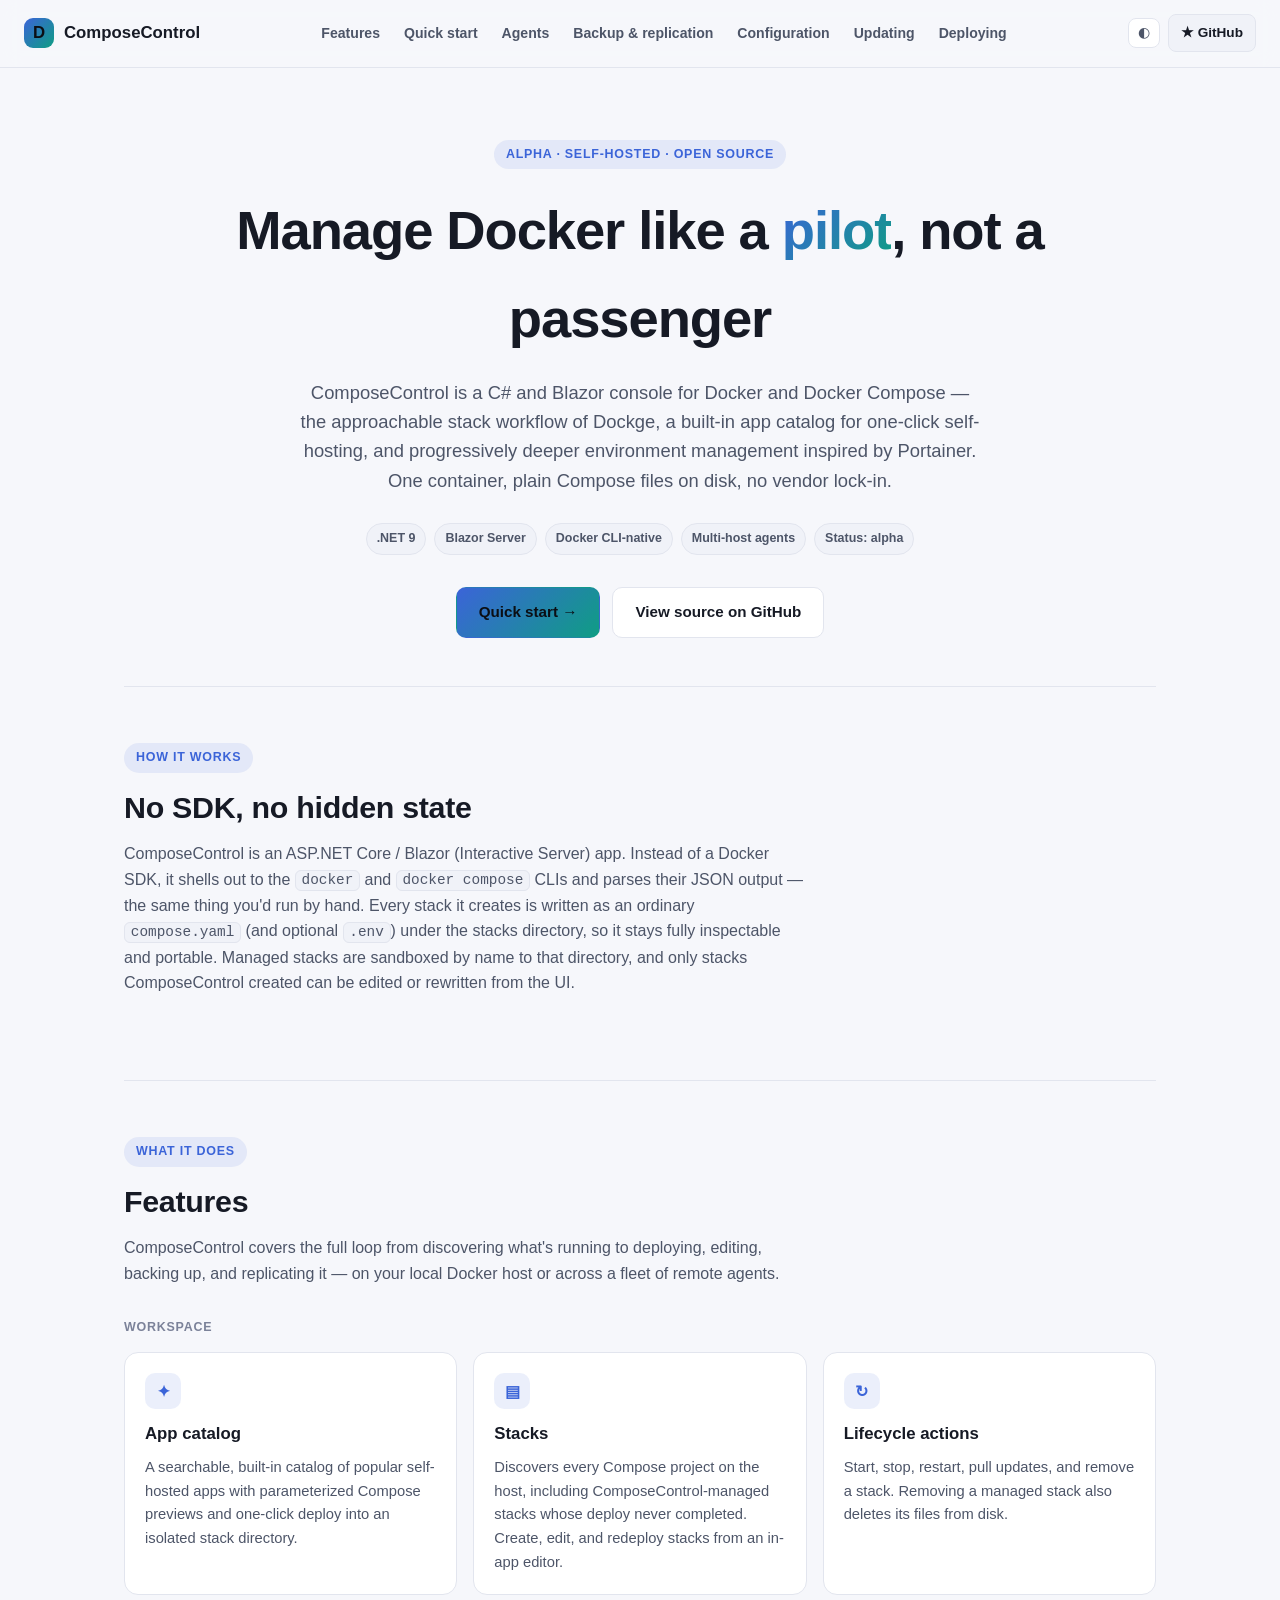
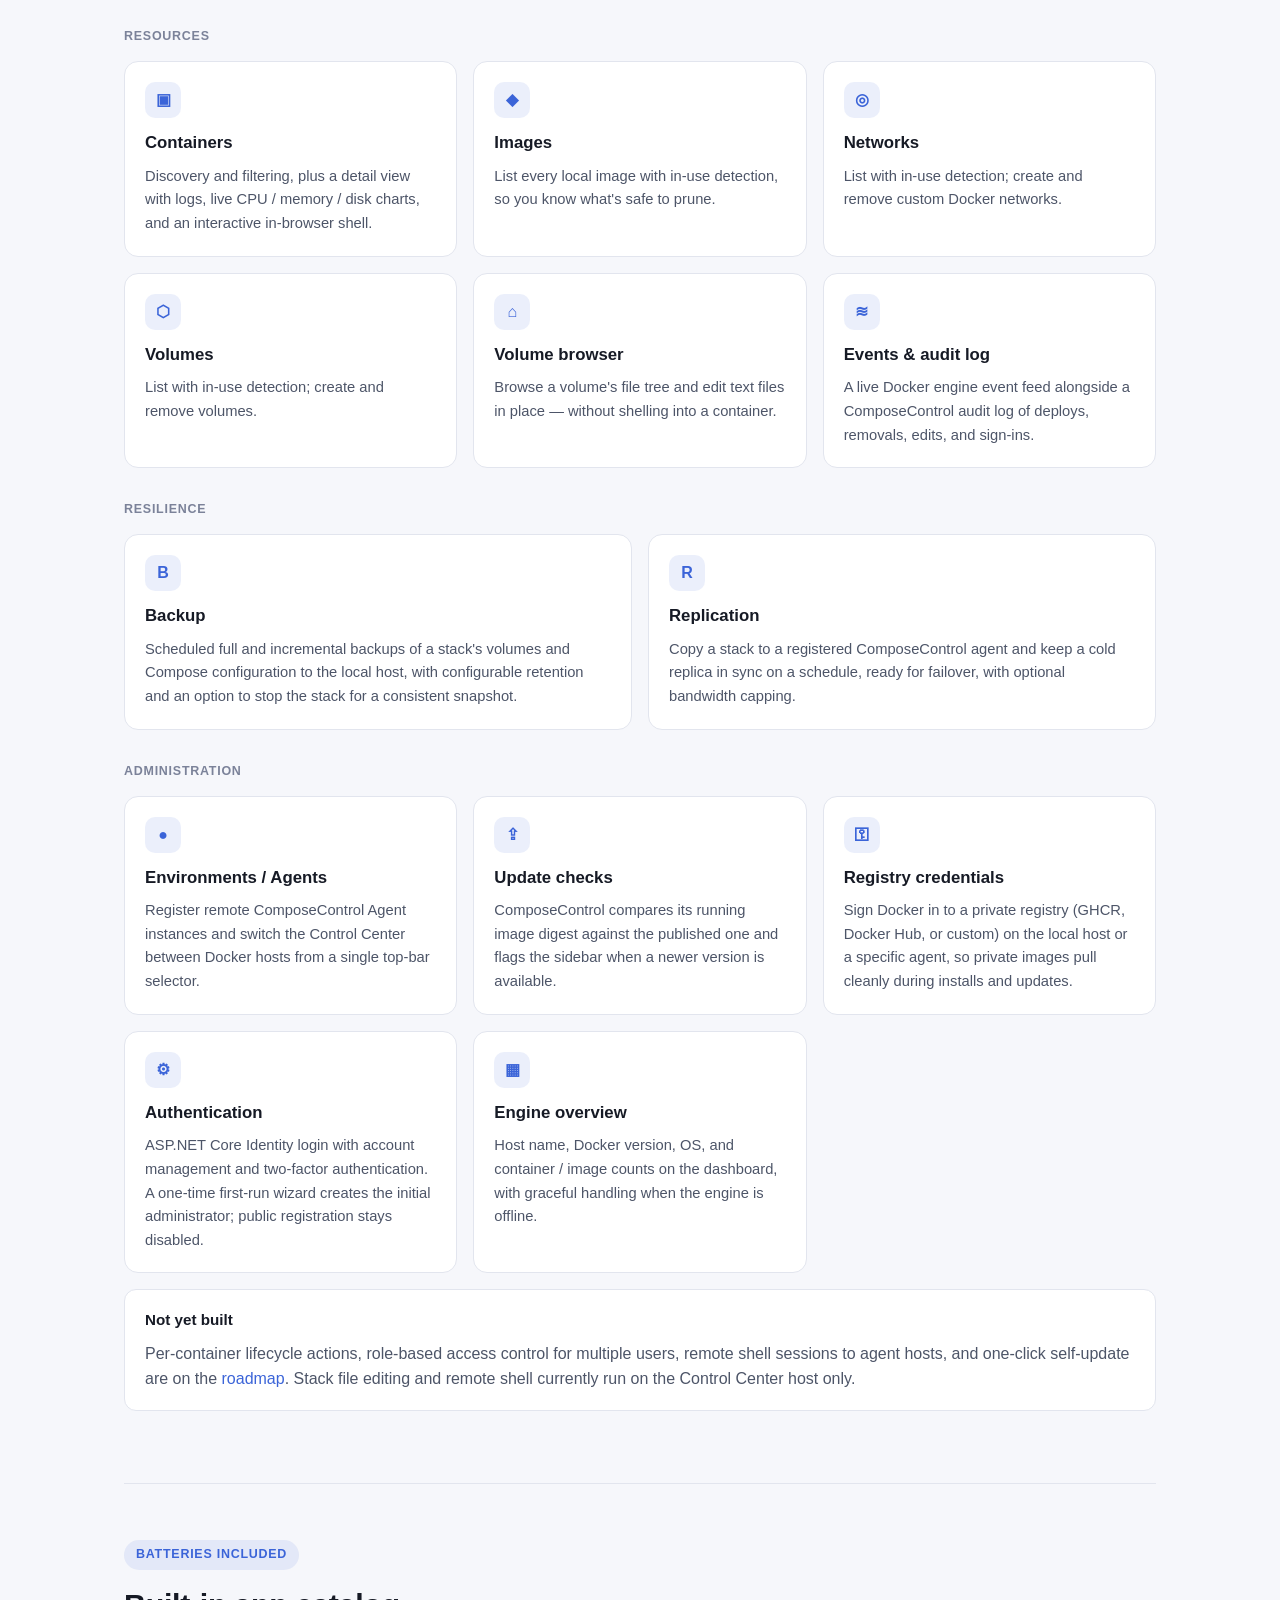
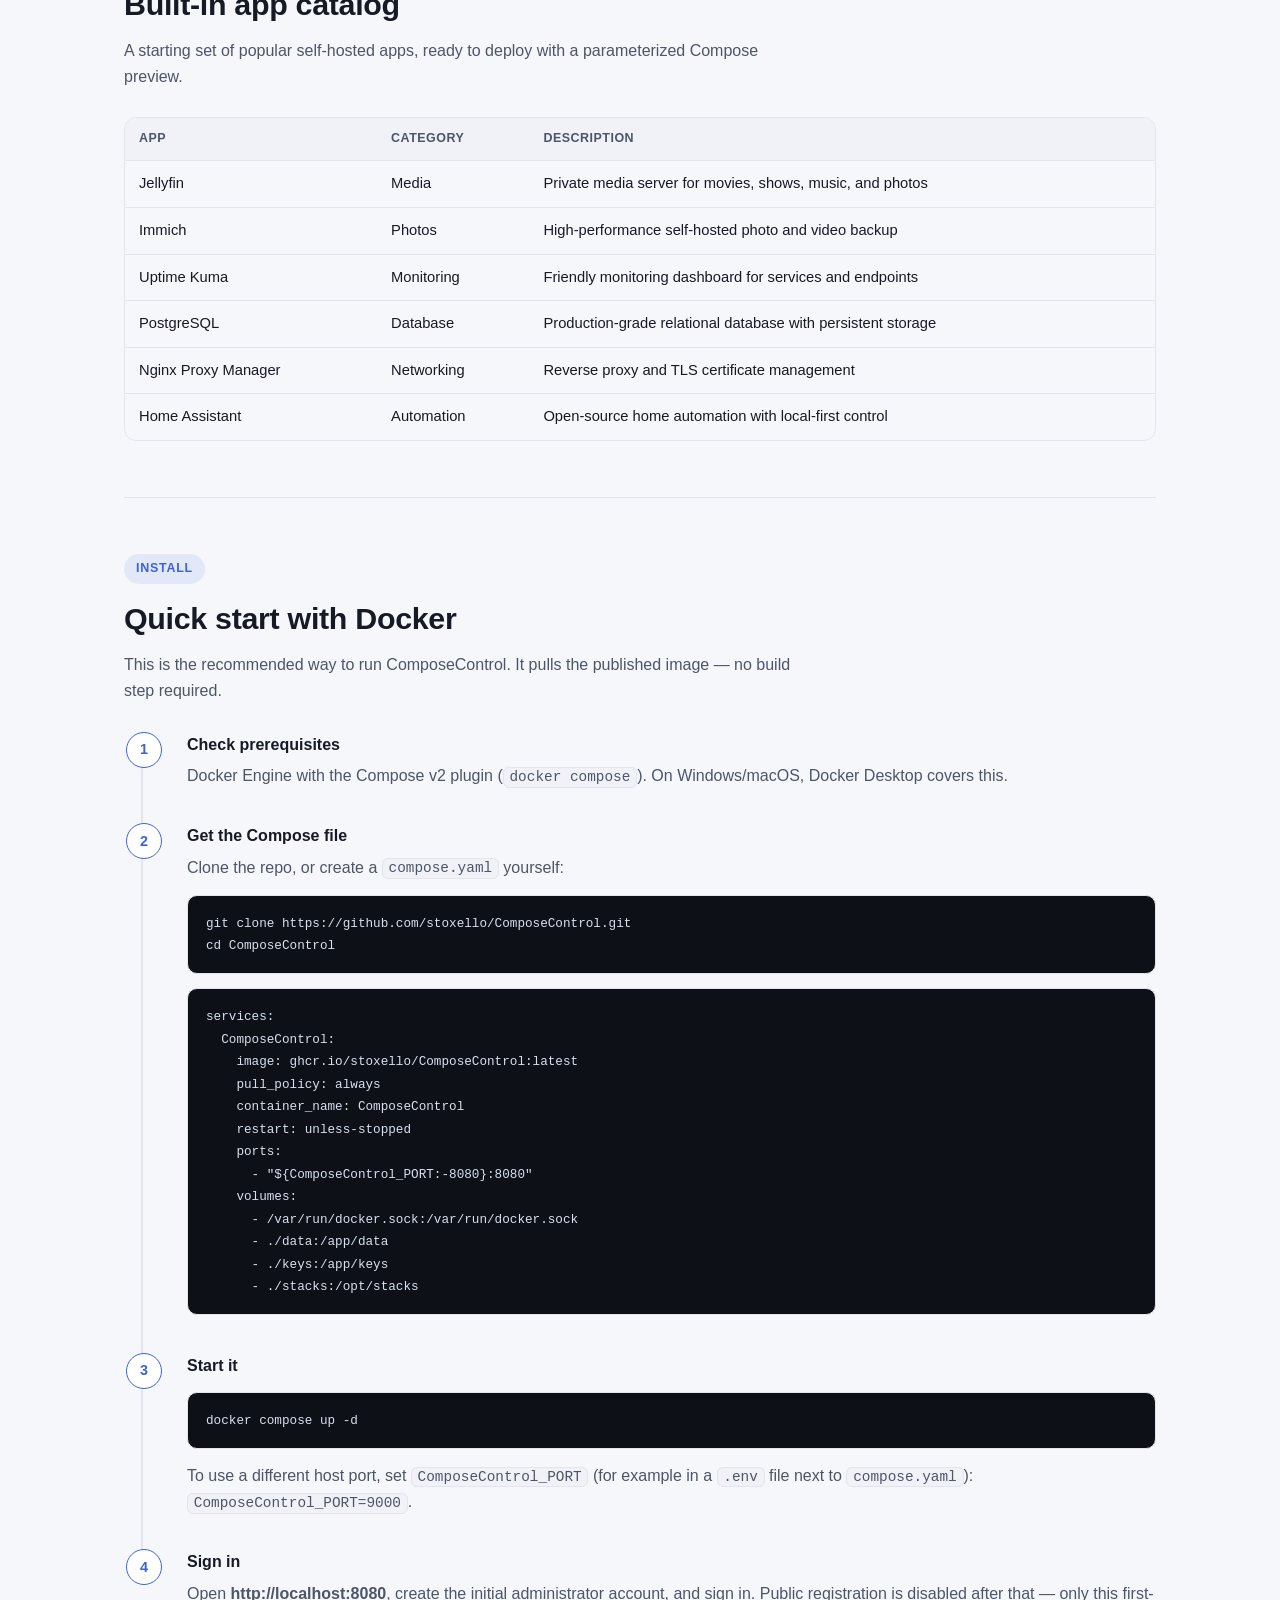
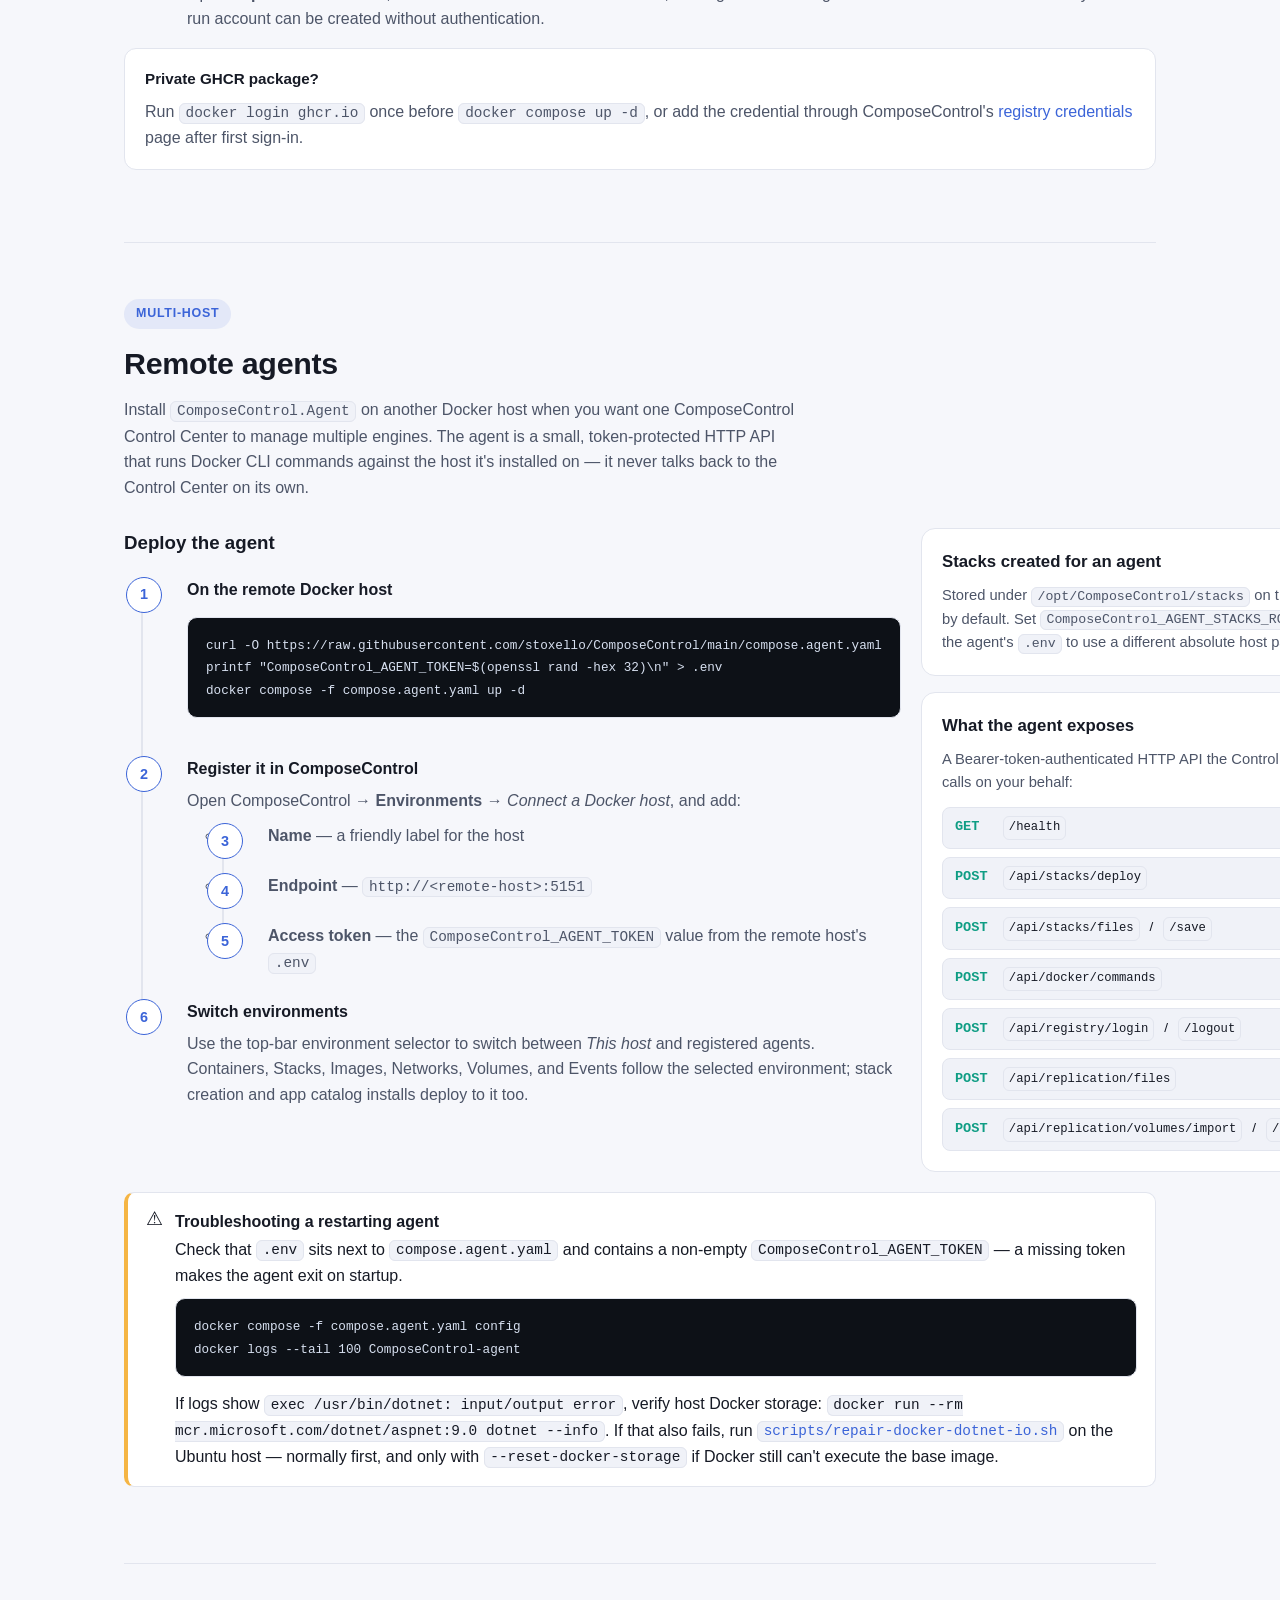
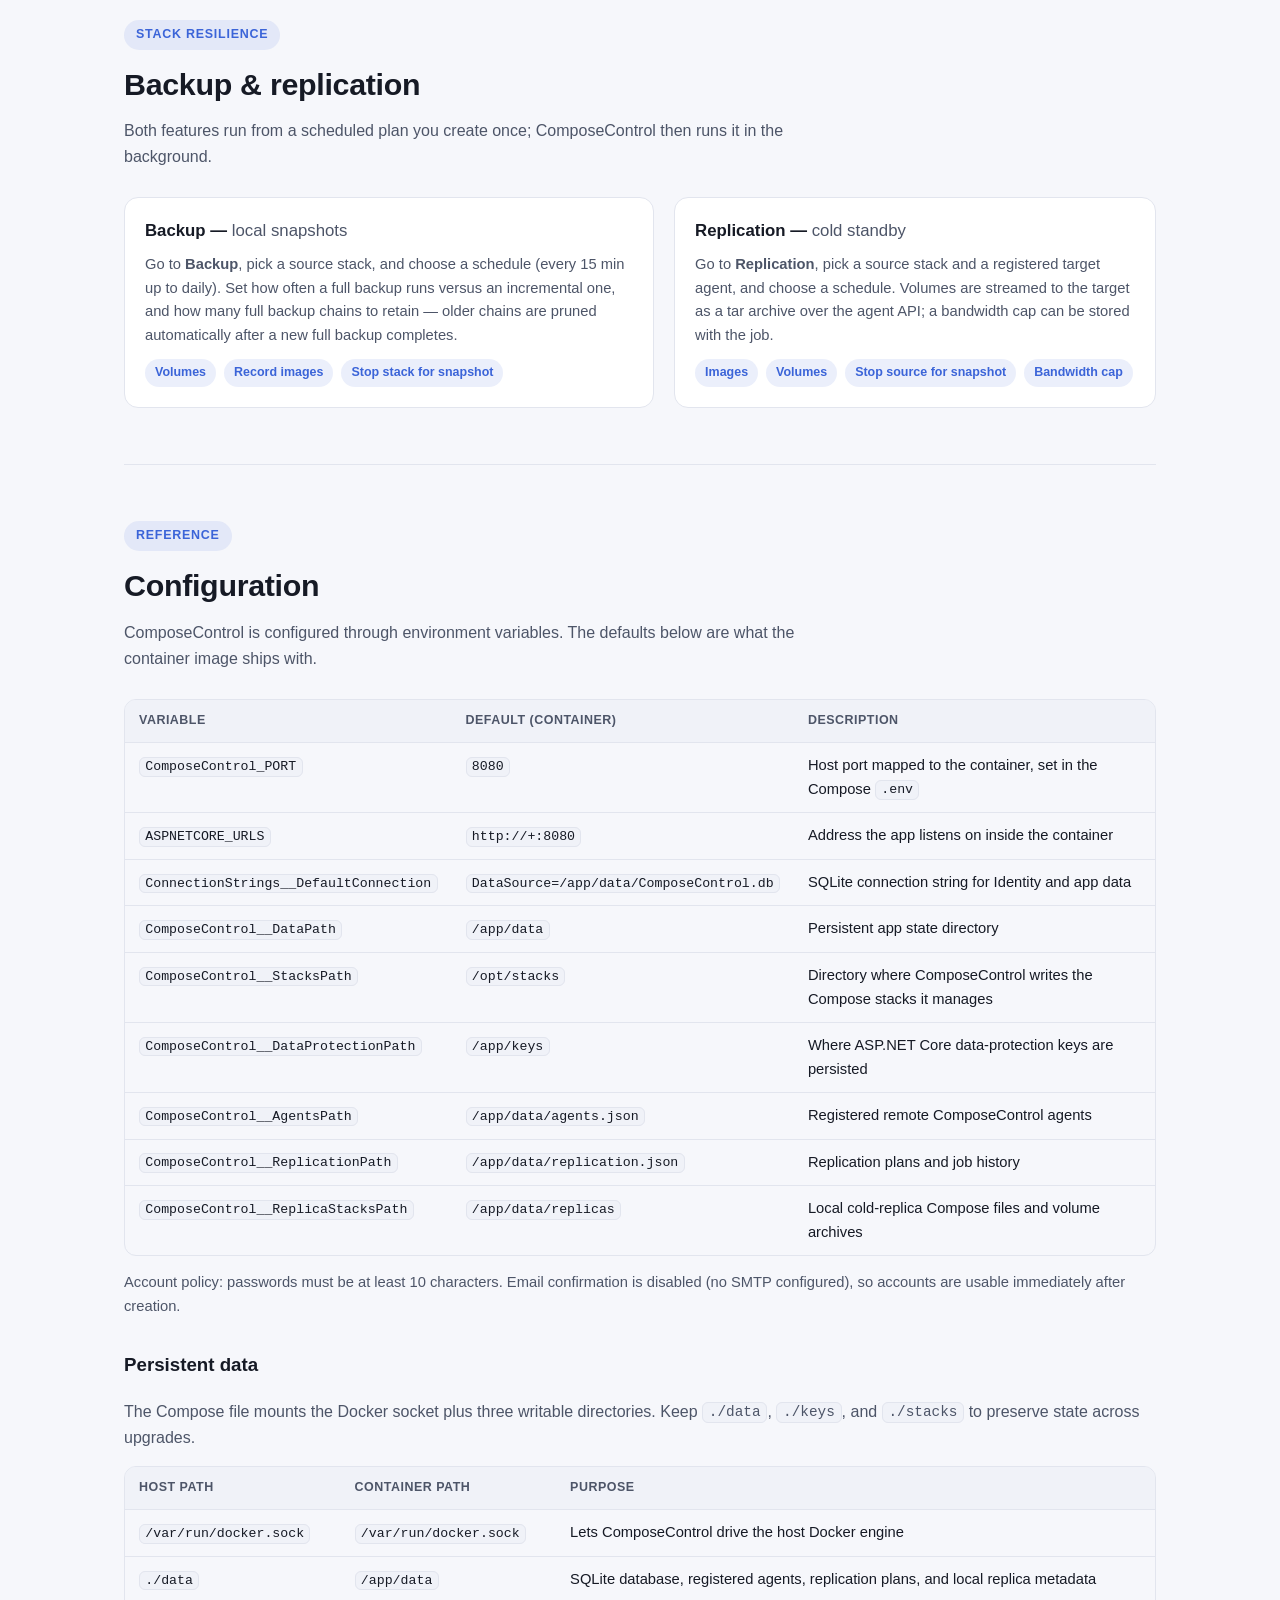
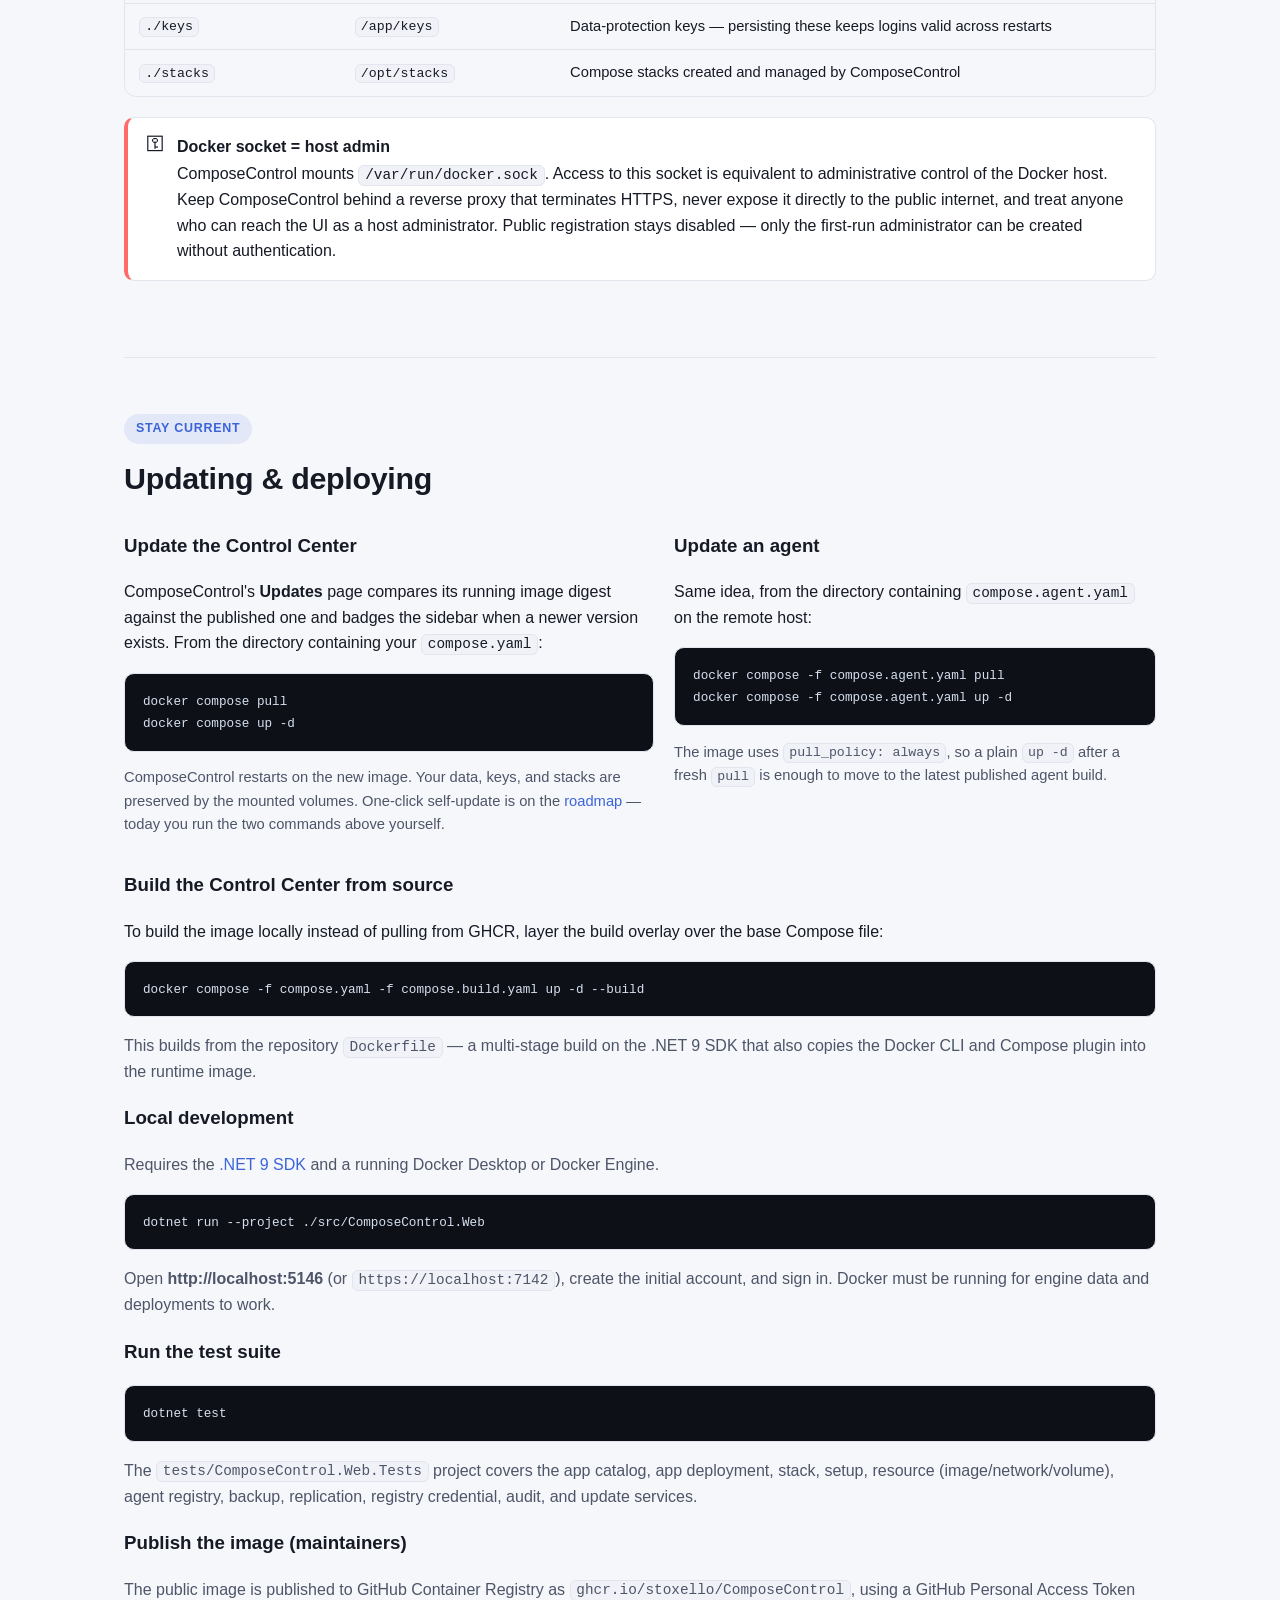
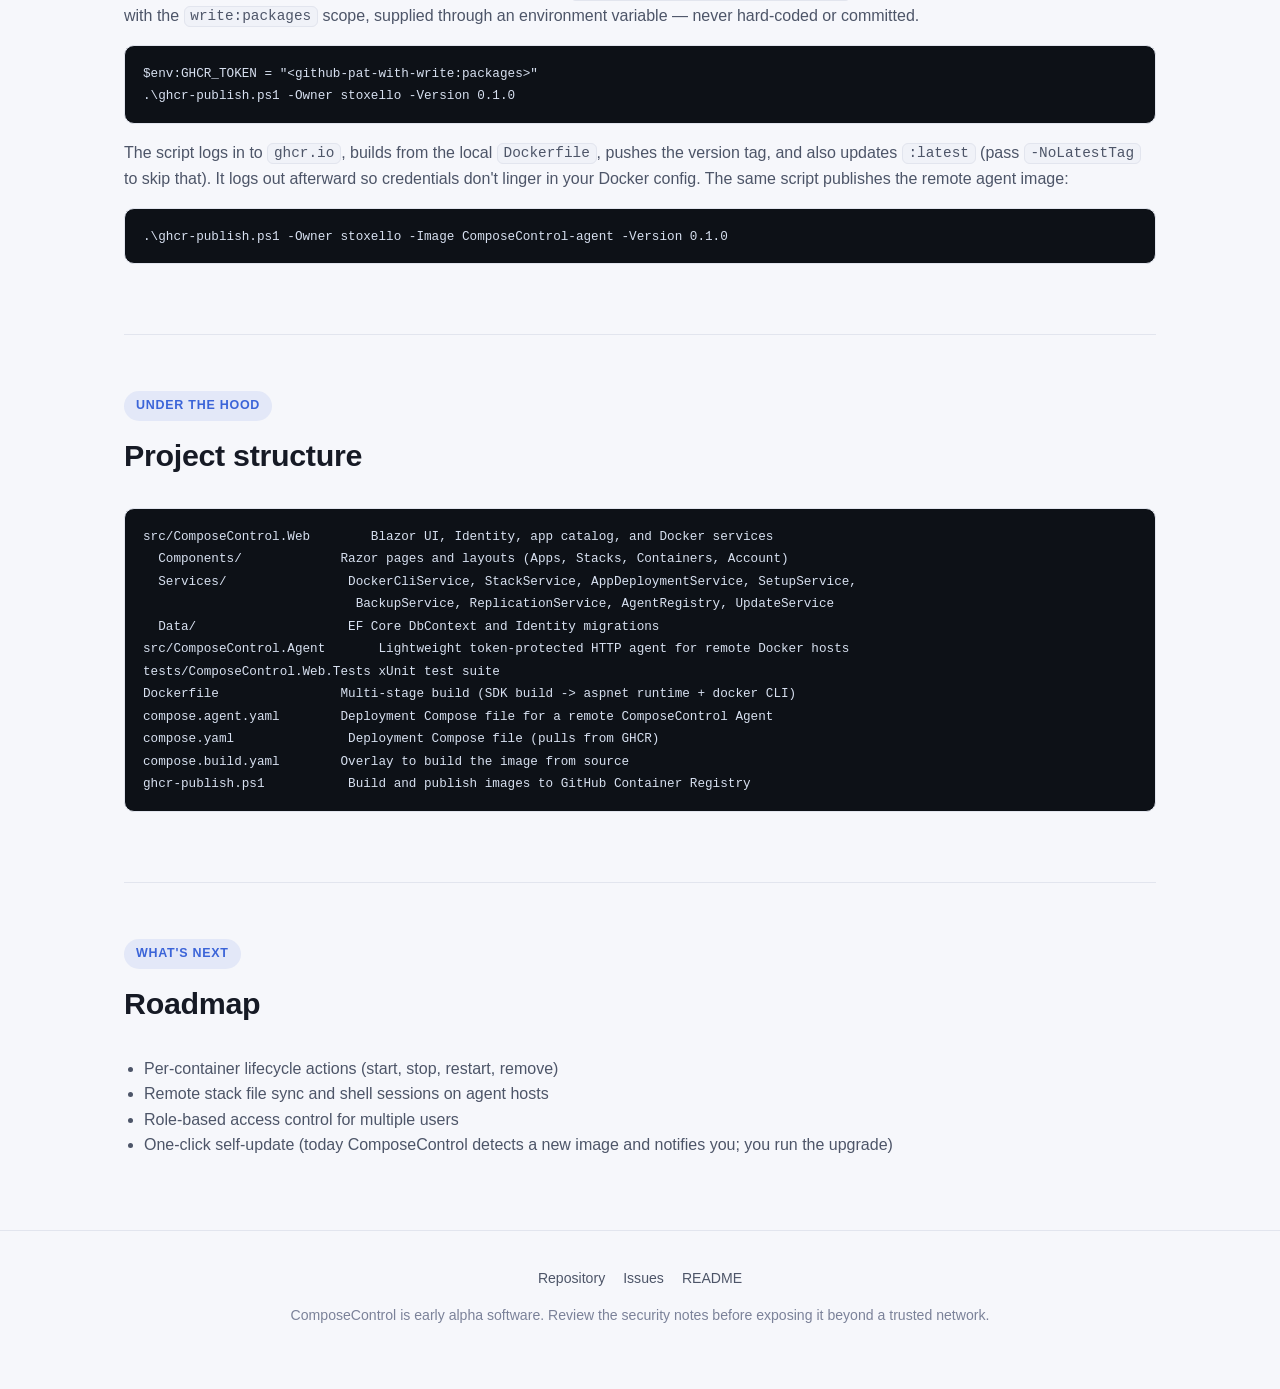
==== commit 5cc70d82: "Revert "Convert GitHub Pages site to Blazor WebAssembly" This reverts commit 344cb691bff5e5e88e33494" ====
--- a/docs/index.html
+++ b/docs/index.html
@@ -1,49 +1,692 @@
-<!DOCTYPE html>
+<!doctype html>
 <html lang="en">
-
 <head>
-    <meta charset="utf-8" />
-    <meta name="viewport" content="width=device-width, initial-scale=1.0" />
-    <title>ComposeControl — Docker &amp; Compose management console</title>
-    <meta name="description" content="ComposeControl is a self-hosted C#/Blazor console for managing Docker: stacks, containers, images, networks, volumes, backups, replication, and remote agents." />
-    <base href="/ComposeControl-Releases/" />
-    <link href="_framework/dotnet.860rsk6cxn.js?v=c8ddc61" rel="preload" as="script" fetchpriority="high" crossorigin="anonymous" integrity="sha256-YPo3jHnVWa3CJpi5Ga0nfFVk+3Hr8PXvfoWlwYR5C+s=" />
-    <link rel="stylesheet" href="css/app.css" />
-    <link rel="icon" type="image/png" href="favicon.png" />
-    <link href="ComposeControl.Releases.Web.styles.css" rel="stylesheet" />
-    <script type="importmap">{
-  "imports": {
-    "./_framework/blazor.webassembly.js": "./_framework/blazor.webassembly.w3qd1tpl0e.js",
-    "./_framework/dotnet.js": "./_framework/dotnet.860rsk6cxn.js?v=c8ddc61",
-    "./_framework/dotnet.native.js": "./_framework/dotnet.native.vzj2a6aakt.js",
-    "./_framework/dotnet.runtime.js": "./_framework/dotnet.runtime.zbexyp8zrs.js"
-  },
-  "scopes": {},
-  "integrity": {
-    "./_framework/blazor.webassembly.js": "sha256-lDXsDYFgm62F+YUvxES7IOTCXYpiHpU3uR45YdC6mq4=",
-    "./_framework/blazor.webassembly.w3qd1tpl0e.js": "sha256-lDXsDYFgm62F+YUvxES7IOTCXYpiHpU3uR45YdC6mq4=",
-    "./_framework/dotnet.860rsk6cxn.js?v=c8ddc61": "sha256-YPo3jHnVWa3CJpi5Ga0nfFVk+3Hr8PXvfoWlwYR5C+s=",
-    "./_framework/dotnet.js": "sha256-YPo3jHnVWa3CJpi5Ga0nfFVk+3Hr8PXvfoWlwYR5C+s=",
-    "./_framework/dotnet.native.js": "sha256-RezASHv+dbqV50cFnld76YiLhk4B+BjMAKs/euUdNyE=",
-    "./_framework/dotnet.native.vzj2a6aakt.js": "sha256-RezASHv+dbqV50cFnld76YiLhk4B+BjMAKs/euUdNyE=",
-    "./_framework/dotnet.runtime.js": "sha256-MZMguyke9CroSQl+L/SHIGFkPTD+LtYGXkXjAvwWx40=",
-    "./_framework/dotnet.runtime.zbexyp8zrs.js": "sha256-MZMguyke9CroSQl+L/SHIGFkPTD+LtYGXkXjAvwWx40="
-  }
-}</script>
+<meta charset="utf-8">
+<meta name="viewport" content="width=device-width, initial-scale=1">
+<title>ComposeControl — Docker &amp; Compose management console</title>
+<meta name="description" content="ComposeControl is a self-hosted C#/Blazor console for managing Docker: stacks, containers, images, networks, volumes, backups, replication, and remote agents.">
+<style>
+  :root{
+    --bg:#0b0e14;
+    --bg-elev:#11151f;
+    --bg-elev-2:#161b28;
+    --border:#242b3d;
+    --text:#e7ebf3;
+    --text-dim:#9aa4bb;
+    --text-faint:#6b7690;
+    --accent:#5b8cff;
+    --accent-2:#7cd9c7;
+    --accent-soft:rgba(91,140,255,0.12);
+    --danger:#ff6b6b;
+    --warn:#f5b544;
+    --code-bg:#0d1117;
+    --shadow:0 8px 30px rgba(0,0,0,0.35);
+    --radius:14px;
+    color-scheme: dark;
+  }
+  :root[data-theme="light"]{
+    --bg:#f6f7fb;
+    --bg-elev:#ffffff;
+    --bg-elev-2:#f0f2f8;
+    --border:#e2e5ee;
+    --text:#161a25;
+    --text-dim:#4d5568;
+    --text-faint:#7b8299;
+    --accent:#3b64d8;
+    --accent-2:#0f9d84;
+    --accent-soft:rgba(59,100,216,0.1);
+    --code-bg:#0d1117;
+    --shadow:0 8px 30px rgba(20,25,40,0.08);
+    color-scheme: light;
+  }
+  @media (prefers-color-scheme: light){
+    :root:not([data-theme="dark"]){
+      --bg:#f6f7fb;
+      --bg-elev:#ffffff;
+      --bg-elev-2:#f0f2f8;
+      --border:#e2e5ee;
+      --text:#161a25;
+      --text-dim:#4d5568;
+      --text-faint:#7b8299;
+      --accent:#3b64d8;
+      --accent-2:#0f9d84;
+      --accent-soft:rgba(59,100,216,0.1);
+      --code-bg:#0d1117;
+      --shadow:0 8px 30px rgba(20,25,40,0.08);
+      color-scheme: light;
+    }
+  }
+  *{box-sizing:border-box;}
+  html{scroll-behavior:smooth;}
+  body{
+    margin:0;
+    background:var(--bg);
+    color:var(--text);
+    font-family: -apple-system, BlinkMacSystemFont, "Segoe UI", Inter, Roboto, Helvetica, Arial, sans-serif;
+    line-height:1.6;
+    overflow-x:hidden;
+  }
+  a{color:var(--accent);text-decoration:none;}
+  a:hover{text-decoration:underline;}
+  code, pre{
+    font-family: ui-monospace, SFMono-Regular, "SF Mono", Menlo, Consolas, "Liberation Mono", monospace;
+  }
+  code{
+    background:var(--bg-elev-2);
+    border:1px solid var(--border);
+    padding:0.1em 0.4em;
+    border-radius:6px;
+    font-size:0.9em;
+  }
+  pre{
+    background:var(--code-bg);
+    color:#d7e0f0;
+    border:1px solid var(--border);
+    border-radius:10px;
+    padding:16px 18px;
+    overflow-x:auto;
+    font-size:0.88rem;
+    max-width:100%;
+  }
+  pre code{background:none;border:none;padding:0;}
+
+  .skip-link{position:absolute;left:-999px;top:0;background:var(--accent);color:#fff;padding:8px 14px;border-radius:8px;z-index:100;}
+  .skip-link:focus{left:12px;top:12px;}
+
+  header.site{
+    position:sticky;top:0;z-index:50;
+    display:flex;align-items:center;justify-content:space-between;
+    padding:14px 24px;
+    background:color-mix(in srgb, var(--bg) 88%, transparent);
+    backdrop-filter:blur(10px);
+    border-bottom:1px solid var(--border);
+    gap:16px;
+  }
+  .brand{display:flex;align-items:center;gap:10px;font-weight:700;font-size:1.05rem;white-space:nowrap;}
+  .brand .mark{
+    width:30px;height:30px;border-radius:9px;
+    background:linear-gradient(135deg,var(--accent),var(--accent-2));
+    display:flex;align-items:center;justify-content:center;color:#0b0e14;font-weight:800;
+  }
+  nav.top{display:flex;gap:4px;flex-wrap:wrap;overflow-x:auto;}
+  nav.top a{
+    color:var(--text-dim);font-size:0.88rem;font-weight:600;
+    padding:8px 10px;border-radius:8px;white-space:nowrap;
+  }
+  nav.top a:hover{color:var(--text);background:var(--bg-elev-2);text-decoration:none;}
+  .header-actions{display:flex;align-items:center;gap:8px;}
+  .icon-btn{
+    border:1px solid var(--border);background:var(--bg-elev);color:var(--text-dim);
+    border-radius:8px;padding:7px 9px;cursor:pointer;font-size:0.85rem;line-height:1;
+  }
+  .icon-btn:hover{color:var(--text);border-color:var(--accent);}
+  .gh-btn{
+    display:inline-flex;align-items:center;gap:6px;
+    background:var(--bg-elev-2);border:1px solid var(--border);
+    padding:7px 12px;border-radius:8px;font-weight:600;font-size:0.85rem;color:var(--text);
+  }
+  .gh-btn:hover{border-color:var(--accent);text-decoration:none;}
+
+  main{max-width:1080px;margin:0 auto;padding:0 24px;}
+
+  .hero{
+    padding:72px 0 48px;
+    text-align:center;
+  }
+  .eyebrow{
+    display:inline-block;font-size:0.78rem;font-weight:700;letter-spacing:0.06em;text-transform:uppercase;
+    color:var(--accent);background:var(--accent-soft);padding:5px 12px;border-radius:999px;margin-bottom:18px;
+  }
+  .hero h1{
+    font-size:clamp(2.2rem,5vw,3.4rem);
+    margin:0 0 16px;
+    letter-spacing:-0.02em;
+  }
+  .hero h1 span{
+    background:linear-gradient(135deg,var(--accent),var(--accent-2));
+    -webkit-background-clip:text;background-clip:text;color:transparent;
+  }
+  .hero p.lead{
+    font-size:1.15rem;color:var(--text-dim);max-width:680px;margin:0 auto 28px;
+  }
+  .badges{display:flex;gap:8px;justify-content:center;flex-wrap:wrap;margin-bottom:32px;}
+  .badge{
+    font-size:0.78rem;font-weight:600;padding:5px 10px;border-radius:999px;
+    background:var(--bg-elev-2);border:1px solid var(--border);color:var(--text-dim);
+  }
+  .cta-row{display:flex;gap:12px;justify-content:center;flex-wrap:wrap;}
+  .btn{
+    display:inline-flex;align-items:center;gap:8px;
+    padding:12px 22px;border-radius:10px;font-weight:700;font-size:0.95rem;
+    border:1px solid transparent;cursor:pointer;
+  }
+  .btn-primary{background:linear-gradient(135deg,var(--accent),var(--accent-2));color:#0b0e14;}
+  .btn-primary:hover{text-decoration:none;filter:brightness(1.06);}
+  .btn-secondary{background:var(--bg-elev);border-color:var(--border);color:var(--text);}
+  .btn-secondary:hover{text-decoration:none;border-color:var(--accent);}
+
+  .alert{
+    display:flex;gap:12px;align-items:flex-start;
+    background:var(--bg-elev);border:1px solid var(--border);border-left:4px solid var(--warn);
+    border-radius:10px;padding:16px 18px;margin:20px 0;
+  }
+  .alert.danger{border-left-color:var(--danger);}
+  .alert .ico{font-size:1.2rem;line-height:1;}
+  .alert strong{display:block;margin-bottom:2px;}
+
+  section{padding:56px 0;border-top:1px solid var(--border);}
+  section:first-of-type{border-top:none;}
+  .section-head{margin-bottom:28px;max-width:680px;}
+  .section-head .eyebrow{margin-bottom:10px;}
+  .section-head h2{font-size:1.9rem;margin:0 0 10px;letter-spacing:-0.01em;}
+  .section-head p{color:var(--text-dim);margin:0;}
+
+  .grid{display:grid;gap:16px;}
+  .grid.cols-3{grid-template-columns:repeat(3,1fr);}
+  .grid.cols-2{grid-template-columns:repeat(2,1fr);}
+  @media (max-width:820px){
+    .grid.cols-3{grid-template-columns:repeat(2,1fr);}
+    .grid.cols-2{grid-template-columns:1fr;}
+  }
+  @media (max-width:560px){
+    .grid.cols-3{grid-template-columns:1fr;}
+  }
+
+  .card{
+    background:var(--bg-elev);border:1px solid var(--border);border-radius:var(--radius);
+    padding:20px;
+  }
+  .card .ico{
+    width:36px;height:36px;border-radius:10px;background:var(--accent-soft);color:var(--accent);
+    display:flex;align-items:center;justify-content:center;font-weight:800;margin-bottom:12px;font-size:1rem;
+  }
+  .card h3{margin:0 0 8px;font-size:1.05rem;}
+  .card p{margin:0;color:var(--text-dim);font-size:0.92rem;}
+
+  .feature-group-title{
+    font-size:0.78rem;font-weight:700;letter-spacing:0.06em;text-transform:uppercase;
+    color:var(--text-faint);margin:32px 0 14px;
+  }
+  .feature-group-title:first-child{margin-top:0;}
+
+  table{width:100%;border-collapse:collapse;font-size:0.92rem;}
+  .table-wrap{overflow-x:auto;border:1px solid var(--border);border-radius:12px;}
+  th,td{text-align:left;padding:11px 14px;border-bottom:1px solid var(--border);vertical-align:top;}
+  th{background:var(--bg-elev-2);color:var(--text-dim);font-size:0.78rem;text-transform:uppercase;letter-spacing:0.04em;}
+  tr:last-child td{border-bottom:none;}
+  td code{white-space:nowrap;}
+
+  .steps{counter-reset:step;list-style:none;padding:0;margin:0;}
+  .steps li{
+    counter-increment:step;
+    position:relative;padding:0 0 24px 44px;
+    border-left:2px solid var(--border);margin-left:17px;
+  }
+  .steps li:last-child{border-left-color:transparent;padding-bottom:0;}
+  .steps li::before{
+    content:counter(step);
+    position:absolute;left:-17px;top:0;
+    width:34px;height:34px;border-radius:50%;
+    background:var(--bg-elev);border:1px solid var(--accent);color:var(--accent);
+    display:flex;align-items:center;justify-content:center;font-weight:700;font-size:0.9rem;
+  }
+  .steps h4{margin:0 0 6px;font-size:1rem;}
+  .steps p{margin:0 0 10px;color:var(--text-dim);}
+
+  .callout{
+    background:var(--bg-elev);border:1px solid var(--border);border-radius:12px;
+    padding:18px 20px;margin:16px 0;
+  }
+  .callout h4{margin:0 0 8px;font-size:0.95rem;}
+
+  .two-col{display:grid;grid-template-columns:1.1fr 1fr;gap:20px;align-items:start;}
+  @media (max-width:820px){.two-col{grid-template-columns:1fr;}}
+
+  .pill-row{display:flex;flex-wrap:wrap;gap:8px;margin:12px 0 0;}
+  .pill{font-size:0.78rem;font-weight:600;padding:4px 10px;border-radius:999px;background:var(--accent-soft);color:var(--accent);}
+
+  .api-list{list-style:none;margin:0;padding:0;display:grid;gap:8px;}
+  .api-list li{
+    display:flex;gap:10px;align-items:baseline;
+    background:var(--bg-elev-2);border:1px solid var(--border);border-radius:8px;padding:8px 12px;font-size:0.85rem;
+  }
+  .method{font-weight:700;color:var(--accent-2);font-family:ui-monospace,monospace;min-width:38px;}
+
+  footer{
+    border-top:1px solid var(--border);padding:36px 24px 60px;text-align:center;color:var(--text-faint);font-size:0.88rem;
+  }
+  footer a{color:var(--text-dim);}
+  .foot-links{display:flex;gap:18px;justify-content:center;flex-wrap:wrap;margin-bottom:14px;}
+
+  .anchor-offset{scroll-margin-top:74px;}
+
+  ::selection{background:var(--accent-soft);}
+</style>
 </head>
-
 <body>
-    <div id="app">
-        <div class="app-loading" role="status">Loading ComposeControl…</div>
-    </div>
-
-    <div id="blazor-error-ui">
-        An unhandled error has occurred.
-        <a href="." class="reload">Reload</a>
-        <span class="dismiss">🗙</span>
-    </div>
-    <script src="theme.js"></script>
-    <script src="_framework/blazor.webassembly.w3qd1tpl0e.js"></script>
+<a class="skip-link" href="#main">Skip to content</a>
+
+<header class="site">
+  <div class="brand"><span class="mark">D</span> ComposeControl</div>
+  <nav class="top">
+    <a href="#features">Features</a>
+    <a href="#quick-start">Quick start</a>
+    <a href="#agents">Agents</a>
+    <a href="#resilience">Backup &amp; replication</a>
+    <a href="#configuration">Configuration</a>
+    <a href="#updating">Updating</a>
+    <a href="#deploying">Deploying</a>
+  </nav>
+  <div class="header-actions">
+    <button class="icon-btn" id="theme-toggle" type="button" aria-label="Toggle color theme" title="Toggle color theme">◐</button>
+    <a class="gh-btn" href="https://github.com/stoxello/ComposeControl" target="_blank" rel="noopener">★ GitHub</a>
+  </div>
+</header>
+
+<main id="main">
+
+  <section class="hero" style="border-top:none;">
+    <span class="eyebrow">Alpha · self-hosted · open source</span>
+    <h1>Manage Docker like a <span>pilot</span>, not a passenger</h1>
+    <p class="lead">
+      ComposeControl is a C# and Blazor console for Docker and Docker Compose — the approachable stack workflow
+      of Dockge, a built-in app catalog for one-click self-hosting, and progressively deeper environment
+      management inspired by Portainer. One container, plain Compose files on disk, no vendor lock-in.
+    </p>
+    <div class="badges">
+      <span class="badge">.NET 9</span>
+      <span class="badge">Blazor Server</span>
+      <span class="badge">Docker CLI-native</span>
+      <span class="badge">Multi-host agents</span>
+      <span class="badge">Status: alpha</span>
+    </div>
+    <div class="cta-row">
+      <a class="btn btn-primary" href="#quick-start">Quick start →</a>
+      <a class="btn btn-secondary" href="https://github.com/stoxello/ComposeControl" target="_blank" rel="noopener">View source on GitHub</a>
+    </div>
+  </section>
+
+  <section id="overview" class="anchor-offset">
+    <div class="section-head">
+      <span class="eyebrow">How it works</span>
+      <h2>No SDK, no hidden state</h2>
+      <p>ComposeControl is an ASP.NET Core / Blazor (Interactive Server) app. Instead of a Docker SDK, it shells
+      out to the <code>docker</code> and <code>docker compose</code> CLIs and parses their JSON output — the
+      same thing you'd run by hand. Every stack it creates is written as an ordinary <code>compose.yaml</code>
+      (and optional <code>.env</code>) under the stacks directory, so it stays fully inspectable and portable.
+      Managed stacks are sandboxed by name to that directory, and only stacks ComposeControl created can be edited
+      or rewritten from the UI.</p>
+    </div>
+  </section>
+
+  <section id="features" class="anchor-offset">
+    <div class="section-head">
+      <span class="eyebrow">What it does</span>
+      <h2>Features</h2>
+      <p>ComposeControl covers the full loop from discovering what's running to deploying, editing, backing up,
+      and replicating it — on your local Docker host or across a fleet of remote agents.</p>
+    </div>
+
+    <div class="feature-group-title">Workspace</div>
+    <div class="grid cols-3">
+      <div class="card"><div class="ico">✦</div><h3>App catalog</h3><p>A searchable, built-in catalog of popular self-hosted apps with parameterized Compose previews and one-click deploy into an isolated stack directory.</p></div>
+      <div class="card"><div class="ico">▤</div><h3>Stacks</h3><p>Discovers every Compose project on the host, including ComposeControl-managed stacks whose deploy never completed. Create, edit, and redeploy stacks from an in-app editor.</p></div>
+      <div class="card"><div class="ico">↻</div><h3>Lifecycle actions</h3><p>Start, stop, restart, pull updates, and remove a stack. Removing a managed stack also deletes its files from disk.</p></div>
+    </div>
+
+    <div class="feature-group-title">Resources</div>
+    <div class="grid cols-3">
+      <div class="card"><div class="ico">▣</div><h3>Containers</h3><p>Discovery and filtering, plus a detail view with logs, live CPU / memory / disk charts, and an interactive in-browser shell.</p></div>
+      <div class="card"><div class="ico">◆</div><h3>Images</h3><p>List every local image with in-use detection, so you know what's safe to prune.</p></div>
+      <div class="card"><div class="ico">◎</div><h3>Networks</h3><p>List with in-use detection; create and remove custom Docker networks.</p></div>
+      <div class="card"><div class="ico">⬡</div><h3>Volumes</h3><p>List with in-use detection; create and remove volumes.</p></div>
+      <div class="card"><div class="ico">⌂</div><h3>Volume browser</h3><p>Browse a volume's file tree and edit text files in place — without shelling into a container.</p></div>
+      <div class="card"><div class="ico">≋</div><h3>Events &amp; audit log</h3><p>A live Docker engine event feed alongside a ComposeControl audit log of deploys, removals, edits, and sign-ins.</p></div>
+    </div>
+
+    <div class="feature-group-title">Resilience</div>
+    <div class="grid cols-2">
+      <div class="card"><div class="ico">B</div><h3>Backup</h3><p>Scheduled full and incremental backups of a stack's volumes and Compose configuration to the local host, with configurable retention and an option to stop the stack for a consistent snapshot.</p></div>
+      <div class="card"><div class="ico">R</div><h3>Replication</h3><p>Copy a stack to a registered ComposeControl agent and keep a cold replica in sync on a schedule, ready for failover, with optional bandwidth capping.</p></div>
+    </div>
+
+    <div class="feature-group-title">Administration</div>
+    <div class="grid cols-3">
+      <div class="card"><div class="ico">●</div><h3>Environments / Agents</h3><p>Register remote ComposeControl Agent instances and switch the Control Center between Docker hosts from a single top-bar selector.</p></div>
+      <div class="card"><div class="ico">⇪</div><h3>Update checks</h3><p>ComposeControl compares its running image digest against the published one and flags the sidebar when a newer version is available.</p></div>
+      <div class="card"><div class="ico">⚿</div><h3>Registry credentials</h3><p>Sign Docker in to a private registry (GHCR, Docker Hub, or custom) on the local host or a specific agent, so private images pull cleanly during installs and updates.</p></div>
+      <div class="card"><div class="ico">⚙</div><h3>Authentication</h3><p>ASP.NET Core Identity login with account management and two-factor authentication. A one-time first-run wizard creates the initial administrator; public registration stays disabled.</p></div>
+      <div class="card"><div class="ico">▦</div><h3>Engine overview</h3><p>Host name, Docker version, OS, and container / image counts on the dashboard, with graceful handling when the engine is offline.</p></div>
+    </div>
+
+    <div class="callout">
+      <h4>Not yet built</h4>
+      <p style="margin:0;color:var(--text-dim);">Per-container lifecycle actions, role-based access control for multiple users, remote shell sessions to agent hosts, and one-click self-update are on the <a href="#roadmap">roadmap</a>. Stack file editing and remote shell currently run on the Control Center host only.</p>
+    </div>
+  </section>
+
+  <section id="catalog" class="anchor-offset">
+    <div class="section-head">
+      <span class="eyebrow">Batteries included</span>
+      <h2>Built-in app catalog</h2>
+      <p>A starting set of popular self-hosted apps, ready to deploy with a parameterized Compose preview.</p>
+    </div>
+    <div class="table-wrap">
+      <table>
+        <thead><tr><th>App</th><th>Category</th><th>Description</th></tr></thead>
+        <tbody>
+          <tr><td>Jellyfin</td><td>Media</td><td>Private media server for movies, shows, music, and photos</td></tr>
+          <tr><td>Immich</td><td>Photos</td><td>High-performance self-hosted photo and video backup</td></tr>
+          <tr><td>Uptime Kuma</td><td>Monitoring</td><td>Friendly monitoring dashboard for services and endpoints</td></tr>
+          <tr><td>PostgreSQL</td><td>Database</td><td>Production-grade relational database with persistent storage</td></tr>
+          <tr><td>Nginx Proxy Manager</td><td>Networking</td><td>Reverse proxy and TLS certificate management</td></tr>
+          <tr><td>Home Assistant</td><td>Automation</td><td>Open-source home automation with local-first control</td></tr>
+        </tbody>
+      </table>
+    </div>
+  </section>
+
+  <section id="quick-start" class="anchor-offset">
+    <div class="section-head">
+      <span class="eyebrow">Install</span>
+      <h2>Quick start with Docker</h2>
+      <p>This is the recommended way to run ComposeControl. It pulls the published image — no build step required.</p>
+    </div>
+
+    <ol class="steps">
+      <li>
+        <h4>Check prerequisites</h4>
+        <p>Docker Engine with the Compose v2 plugin (<code>docker compose</code>). On Windows/macOS, Docker Desktop covers this.</p>
+      </li>
+      <li>
+        <h4>Get the Compose file</h4>
+        <p>Clone the repo, or create a <code>compose.yaml</code> yourself:</p>
+<pre><code>git clone https://github.com/stoxello/ComposeControl.git
+cd ComposeControl</code></pre>
+<pre><code>services:
+  ComposeControl:
+    image: ghcr.io/stoxello/ComposeControl:latest
+    pull_policy: always
+    container_name: ComposeControl
+    restart: unless-stopped
+    ports:
+      - "${ComposeControl_PORT:-8080}:8080"
+    volumes:
+      - /var/run/docker.sock:/var/run/docker.sock
+      - ./data:/app/data
+      - ./keys:/app/keys
+      - ./stacks:/opt/stacks</code></pre>
+      </li>
+      <li>
+        <h4>Start it</h4>
+<pre><code>docker compose up -d</code></pre>
+        <p>To use a different host port, set <code>ComposeControl_PORT</code> (for example in a <code>.env</code> file next to <code>compose.yaml</code>): <code>ComposeControl_PORT=9000</code>.</p>
+      </li>
+      <li>
+        <h4>Sign in</h4>
+        <p>Open <strong>http://localhost:8080</strong>, create the initial administrator account, and sign in. Public registration is disabled after that — only this first-run account can be created without authentication.</p>
+      </li>
+    </ol>
+
+    <div class="callout">
+      <h4>Private GHCR package?</h4>
+      <p style="margin:0;color:var(--text-dim);">Run <code>docker login ghcr.io</code> once before <code>docker compose up -d</code>, or add the credential through ComposeControl's <a href="#registries">registry credentials</a> page after first sign-in.</p>
+    </div>
+  </section>
+
+  <section id="agents" class="anchor-offset">
+    <div class="section-head">
+      <span class="eyebrow">Multi-host</span>
+      <h2>Remote agents</h2>
+      <p>Install <code>ComposeControl.Agent</code> on another Docker host when you want one ComposeControl Control Center
+      to manage multiple engines. The agent is a small, token-protected HTTP API that runs Docker CLI commands
+      against the host it's installed on — it never talks back to the Control Center on its own.</p>
+    </div>
+
+    <div class="two-col">
+      <div>
+        <h3 style="margin-top:0;">Deploy the agent</h3>
+        <ol class="steps">
+          <li>
+            <h4>On the remote Docker host</h4>
+<pre><code>curl -O https://raw.githubusercontent.com/stoxello/ComposeControl/main/compose.agent.yaml
+printf "ComposeControl_AGENT_TOKEN=$(openssl rand -hex 32)\n" &gt; .env
+docker compose -f compose.agent.yaml up -d</code></pre>
+          </li>
+          <li>
+            <h4>Register it in ComposeControl</h4>
+            <p>Open ComposeControl → <strong>Environments</strong> → <em>Connect a Docker host</em>, and add:</p>
+            <ul style="color:var(--text-dim);margin:0 0 0 18px;padding:0;">
+              <li><strong>Name</strong> — a friendly label for the host</li>
+              <li><strong>Endpoint</strong> — <code>http://&lt;remote-host&gt;:5151</code></li>
+              <li><strong>Access token</strong> — the <code>ComposeControl_AGENT_TOKEN</code> value from the remote host's <code>.env</code></li>
+            </ul>
+          </li>
+          <li>
+            <h4>Switch environments</h4>
+            <p>Use the top-bar environment selector to switch between <em>This host</em> and registered agents. Containers, Stacks, Images, Networks, Volumes, and Events follow the selected environment; stack creation and app catalog installs deploy to it too.</p>
+          </li>
+        </ol>
+      </div>
+      <div>
+        <div class="card" style="margin-bottom:16px;">
+          <h3 style="margin-top:0;">Stacks created for an agent</h3>
+          <p>Stored under <code>/opt/ComposeControl/stacks</code> on that host by default. Set <code>ComposeControl_AGENT_STACKS_ROOT</code> in the agent's <code>.env</code> to use a different absolute host path.</p>
+        </div>
+        <div class="card">
+          <h3 style="margin-top:0;">What the agent exposes</h3>
+          <p style="margin-bottom:12px;">A Bearer-token-authenticated HTTP API the Control Center calls on your behalf:</p>
+          <ul class="api-list">
+            <li><span class="method">GET</span> <code>/health</code></li>
+            <li><span class="method">POST</span> <code>/api/stacks/deploy</code></li>
+            <li><span class="method">POST</span> <code>/api/stacks/files</code> / <code>/save</code></li>
+            <li><span class="method">POST</span> <code>/api/docker/commands</code></li>
+            <li><span class="method">POST</span> <code>/api/registry/login</code> / <code>/logout</code></li>
+            <li><span class="method">POST</span> <code>/api/replication/files</code></li>
+            <li><span class="method">POST</span> <code>/api/replication/volumes/import</code> / <code>/export</code></li>
+          </ul>
+        </div>
+      </div>
+    </div>
+
+    <div class="alert">
+      <span class="ico">⚠</span>
+      <div>
+        <strong>Troubleshooting a restarting agent</strong>
+        Check that <code>.env</code> sits next to <code>compose.agent.yaml</code> and contains a non-empty <code>ComposeControl_AGENT_TOKEN</code> — a missing token makes the agent exit on startup.
+<pre style="margin-top:10px;"><code>docker compose -f compose.agent.yaml config
+docker logs --tail 100 ComposeControl-agent</code></pre>
+        <p style="margin:10px 0 0;">If logs show <code>exec /usr/bin/dotnet: input/output error</code>, verify host Docker storage: <code>docker run --rm mcr.microsoft.com/dotnet/aspnet:9.0 dotnet --info</code>. If that also fails, run <a href="https://github.com/stoxello/ComposeControl/blob/main/scripts/repair-docker-dotnet-io.sh" target="_blank" rel="noopener"><code>scripts/repair-docker-dotnet-io.sh</code></a> on the Ubuntu host — normally first, and only with <code>--reset-docker-storage</code> if Docker still can't execute the base image.</p>
+      </div>
+    </div>
+  </section>
+
+  <section id="resilience" class="anchor-offset">
+    <div class="section-head">
+      <span class="eyebrow">Stack resilience</span>
+      <h2>Backup &amp; replication</h2>
+      <p>Both features run from a scheduled plan you create once; ComposeControl then runs it in the background.</p>
+    </div>
+
+    <div class="two-col">
+      <div class="card">
+        <h3 style="margin-top:0;">Backup — <span style="color:var(--text-dim);font-weight:400;">local snapshots</span></h3>
+        <p>Go to <strong>Backup</strong>, pick a source stack, and choose a schedule (every 15 min up to daily). Set
+        how often a full backup runs versus an incremental one, and how many full backup chains to retain — older
+        chains are pruned automatically after a new full backup completes.</p>
+        <div class="pill-row">
+          <span class="pill">Volumes</span>
+          <span class="pill">Record images</span>
+          <span class="pill">Stop stack for snapshot</span>
+        </div>
+      </div>
+      <div class="card">
+        <h3 style="margin-top:0;">Replication — <span style="color:var(--text-dim);font-weight:400;">cold standby</span></h3>
+        <p>Go to <strong>Replication</strong>, pick a source stack and a registered target agent, and choose a
+        schedule. Volumes are streamed to the target as a tar archive over the agent API; a bandwidth cap can be
+        stored with the job.</p>
+        <div class="pill-row">
+          <span class="pill">Images</span>
+          <span class="pill">Volumes</span>
+          <span class="pill">Stop source for snapshot</span>
+          <span class="pill">Bandwidth cap</span>
+        </div>
+      </div>
+    </div>
+  </section>
+
+  <section id="configuration" class="anchor-offset">
+    <div class="section-head">
+      <span class="eyebrow">Reference</span>
+      <h2>Configuration</h2>
+      <p>ComposeControl is configured through environment variables. The defaults below are what the container image ships with.</p>
+    </div>
+    <div class="table-wrap">
+      <table>
+        <thead><tr><th>Variable</th><th>Default (container)</th><th>Description</th></tr></thead>
+        <tbody>
+          <tr><td><code>ComposeControl_PORT</code></td><td><code>8080</code></td><td>Host port mapped to the container, set in the Compose <code>.env</code></td></tr>
+          <tr><td><code>ASPNETCORE_URLS</code></td><td><code>http://+:8080</code></td><td>Address the app listens on inside the container</td></tr>
+          <tr><td><code>ConnectionStrings__DefaultConnection</code></td><td><code>DataSource=/app/data/ComposeControl.db</code></td><td>SQLite connection string for Identity and app data</td></tr>
+          <tr><td><code>ComposeControl__DataPath</code></td><td><code>/app/data</code></td><td>Persistent app state directory</td></tr>
+          <tr><td><code>ComposeControl__StacksPath</code></td><td><code>/opt/stacks</code></td><td>Directory where ComposeControl writes the Compose stacks it manages</td></tr>
+          <tr><td><code>ComposeControl__DataProtectionPath</code></td><td><code>/app/keys</code></td><td>Where ASP.NET Core data-protection keys are persisted</td></tr>
+          <tr><td><code>ComposeControl__AgentsPath</code></td><td><code>/app/data/agents.json</code></td><td>Registered remote ComposeControl agents</td></tr>
+          <tr><td><code>ComposeControl__ReplicationPath</code></td><td><code>/app/data/replication.json</code></td><td>Replication plans and job history</td></tr>
+          <tr><td><code>ComposeControl__ReplicaStacksPath</code></td><td><code>/app/data/replicas</code></td><td>Local cold-replica Compose files and volume archives</td></tr>
+        </tbody>
+      </table>
+    </div>
+    <p style="color:var(--text-dim);font-size:0.92rem;">Account policy: passwords must be at least 10 characters. Email confirmation is disabled (no SMTP configured), so accounts are usable immediately after creation.</p>
+
+    <h3 style="margin-top:32px;">Persistent data</h3>
+    <p style="color:var(--text-dim);">The Compose file mounts the Docker socket plus three writable directories. Keep <code>./data</code>, <code>./keys</code>, and <code>./stacks</code> to preserve state across upgrades.</p>
+    <div class="table-wrap">
+      <table>
+        <thead><tr><th>Host path</th><th>Container path</th><th>Purpose</th></tr></thead>
+        <tbody>
+          <tr><td><code>/var/run/docker.sock</code></td><td><code>/var/run/docker.sock</code></td><td>Lets ComposeControl drive the host Docker engine</td></tr>
+          <tr><td><code>./data</code></td><td><code>/app/data</code></td><td>SQLite database, registered agents, replication plans, and local replica metadata</td></tr>
+          <tr><td><code>./keys</code></td><td><code>/app/keys</code></td><td>Data-protection keys — persisting these keeps logins valid across restarts</td></tr>
+          <tr><td><code>./stacks</code></td><td><code>/opt/stacks</code></td><td>Compose stacks created and managed by ComposeControl</td></tr>
+        </tbody>
+      </table>
+    </div>
+
+    <div class="alert danger" id="registries">
+      <span class="ico">⚿</span>
+      <div>
+        <strong>Docker socket = host admin</strong>
+        ComposeControl mounts <code>/var/run/docker.sock</code>. Access to this socket is equivalent to administrative control of the Docker host. Keep ComposeControl behind a reverse proxy that terminates HTTPS, never expose it directly to the public internet, and treat anyone who can reach the UI as a host administrator. Public registration stays disabled — only the first-run administrator can be created without authentication.
+      </div>
+    </div>
+  </section>
+
+  <section id="updating" class="anchor-offset">
+    <div class="section-head">
+      <span class="eyebrow">Stay current</span>
+      <h2>Updating &amp; deploying</h2>
+    </div>
+
+    <div class="two-col">
+      <div>
+        <h3 style="margin-top:0;">Update the Control Center</h3>
+        <p>ComposeControl's <strong>Updates</strong> page compares its running image digest against the published one and
+        badges the sidebar when a newer version exists. From the directory containing your <code>compose.yaml</code>:</p>
+<pre><code>docker compose pull
+docker compose up -d</code></pre>
+        <p style="color:var(--text-dim);font-size:0.92rem;">ComposeControl restarts on the new image. Your data, keys, and stacks are preserved by the mounted volumes. One-click self-update is on the <a href="#roadmap">roadmap</a> — today you run the two commands above yourself.</p>
+      </div>
+      <div>
+        <h3 style="margin-top:0;">Update an agent</h3>
+        <p>Same idea, from the directory containing <code>compose.agent.yaml</code> on the remote host:</p>
+<pre><code>docker compose -f compose.agent.yaml pull
+docker compose -f compose.agent.yaml up -d</code></pre>
+        <p style="color:var(--text-dim);font-size:0.92rem;">The image uses <code>pull_policy: always</code>, so a plain <code>up -d</code> after a fresh <code>pull</code> is enough to move to the latest published agent build.</p>
+      </div>
+    </div>
+
+    <h3 id="deploying">Build the Control Center from source</h3>
+    <p>To build the image locally instead of pulling from GHCR, layer the build overlay over the base Compose file:</p>
+<pre><code>docker compose -f compose.yaml -f compose.build.yaml up -d --build</code></pre>
+    <p style="color:var(--text-dim);">This builds from the repository <code>Dockerfile</code> — a multi-stage build on the .NET 9 SDK that also copies the Docker CLI and Compose plugin into the runtime image.</p>
+
+    <h3>Local development</h3>
+    <p style="color:var(--text-dim);">Requires the <a href="https://dotnet.microsoft.com/download" target="_blank" rel="noopener">.NET 9 SDK</a> and a running Docker Desktop or Docker Engine.</p>
+<pre><code>dotnet run --project ./src/ComposeControl.Web</code></pre>
+    <p style="color:var(--text-dim);">Open <strong>http://localhost:5146</strong> (or <code>https://localhost:7142</code>), create the initial account, and sign in. Docker must be running for engine data and deployments to work.</p>
+
+    <h3>Run the test suite</h3>
+<pre><code>dotnet test</code></pre>
+    <p style="color:var(--text-dim);">The <code>tests/ComposeControl.Web.Tests</code> project covers the app catalog, app deployment, stack, setup, resource (image/network/volume), agent registry, backup, replication, registry credential, audit, and update services.</p>
+
+    <h3>Publish the image (maintainers)</h3>
+    <p style="color:var(--text-dim);">The public image is published to GitHub Container Registry as <code>ghcr.io/stoxello/ComposeControl</code>, using a GitHub Personal Access Token with the <code>write:packages</code> scope, supplied through an environment variable — never hard-coded or committed.</p>
+<pre><code>$env:GHCR_TOKEN = "&lt;github-pat-with-write:packages&gt;"
+.\ghcr-publish.ps1 -Owner stoxello -Version 0.1.0</code></pre>
+    <p style="color:var(--text-dim);">The script logs in to <code>ghcr.io</code>, builds from the local <code>Dockerfile</code>, pushes the version tag, and also updates <code>:latest</code> (pass <code>-NoLatestTag</code> to skip that). It logs out afterward so credentials don't linger in your Docker config. The same script publishes the remote agent image:</p>
+<pre><code>.\ghcr-publish.ps1 -Owner stoxello -Image ComposeControl-agent -Version 0.1.0</code></pre>
+  </section>
+
+  <section id="structure" class="anchor-offset">
+    <div class="section-head">
+      <span class="eyebrow">Under the hood</span>
+      <h2>Project structure</h2>
+    </div>
+<pre><code>src/ComposeControl.Web        Blazor UI, Identity, app catalog, and Docker services
+  Components/             Razor pages and layouts (Apps, Stacks, Containers, Account)
+  Services/                DockerCliService, StackService, AppDeploymentService, SetupService,
+                            BackupService, ReplicationService, AgentRegistry, UpdateService
+  Data/                    EF Core DbContext and Identity migrations
+src/ComposeControl.Agent       Lightweight token-protected HTTP agent for remote Docker hosts
+tests/ComposeControl.Web.Tests xUnit test suite
+Dockerfile                Multi-stage build (SDK build -&gt; aspnet runtime + docker CLI)
+compose.agent.yaml        Deployment Compose file for a remote ComposeControl Agent
+compose.yaml               Deployment Compose file (pulls from GHCR)
+compose.build.yaml        Overlay to build the image from source
+ghcr-publish.ps1           Build and publish images to GitHub Container Registry</code></pre>
+  </section>
+
+  <section id="roadmap" class="anchor-offset">
+    <div class="section-head">
+      <span class="eyebrow">What's next</span>
+      <h2>Roadmap</h2>
+    </div>
+    <ul style="color:var(--text-dim);padding-left:20px;">
+      <li>Per-container lifecycle actions (start, stop, restart, remove)</li>
+      <li>Remote stack file sync and shell sessions on agent hosts</li>
+      <li>Role-based access control for multiple users</li>
+      <li>One-click self-update (today ComposeControl detects a new image and notifies you; you run the upgrade)</li>
+    </ul>
+  </section>
+
+</main>
+
+<footer>
+  <div class="foot-links">
+    <a href="https://github.com/stoxello/ComposeControl" target="_blank" rel="noopener">Repository</a>
+    <a href="https://github.com/stoxello/ComposeControl/issues" target="_blank" rel="noopener">Issues</a>
+    <a href="https://github.com/stoxello/ComposeControl/blob/main/README.md" target="_blank" rel="noopener">README</a>
+  </div>
+  <div>ComposeControl is early alpha software. Review the security notes before exposing it beyond a trusted network.</div>
+</footer>
+
+<script>
+  (function(){
+    var root = document.documentElement;
+    var btn = document.getElementById('theme-toggle');
+    var stored = null;
+    try { stored = localStorage.getItem('ComposeControl-docs-theme'); } catch(e) {}
+    if (stored === 'light' || stored === 'dark') root.setAttribute('data-theme', stored);
+    btn.addEventListener('click', function(){
+      var current = root.getAttribute('data-theme');
+      var prefersDark = window.matchMedia && window.matchMedia('(prefers-color-scheme: dark)').matches;
+      var effective = current || (prefersDark ? 'dark' : 'light');
+      var next = effective === 'dark' ? 'light' : 'dark';
+      root.setAttribute('data-theme', next);
+      try { localStorage.setItem('ComposeControl-docs-theme', next); } catch(e) {}
+    });
+  })();
+</script>
 </body>
-
 </html>
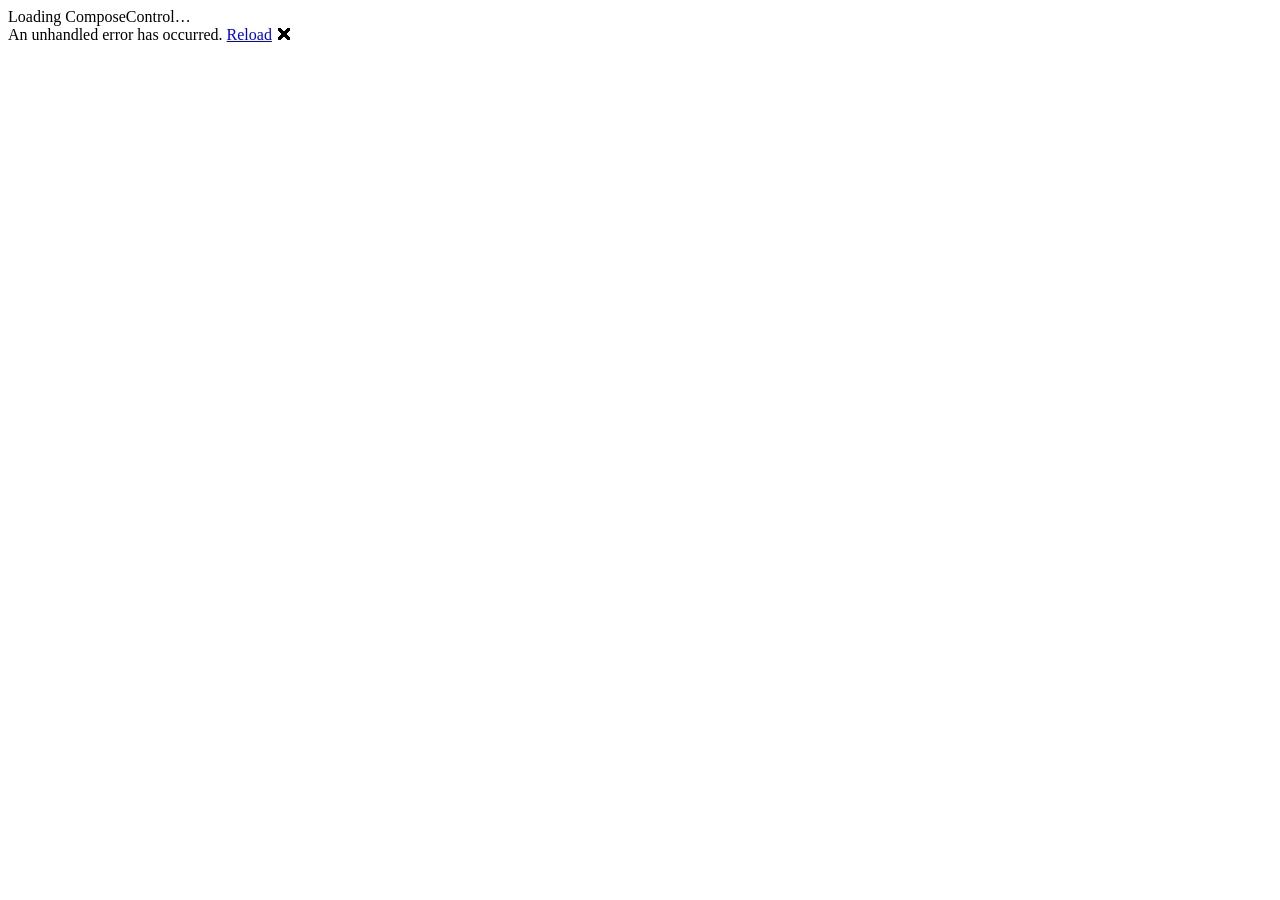
==== commit b286f8de: "Revert "Bust cache for corrected Blazor runtime asset" This reverts commit d7988fd2417266fc3fdc6f2ec" ====
--- a/docs/index.html
+++ b/docs/index.html
@@ -1,692 +1,49 @@
-<!doctype html>
+<!DOCTYPE html>
 <html lang="en">
+
 <head>
-<meta charset="utf-8">
-<meta name="viewport" content="width=device-width, initial-scale=1">
-<title>ComposeControl — Docker &amp; Compose management console</title>
-<meta name="description" content="ComposeControl is a self-hosted C#/Blazor console for managing Docker: stacks, containers, images, networks, volumes, backups, replication, and remote agents.">
-<style>
-  :root{
-    --bg:#0b0e14;
-    --bg-elev:#11151f;
-    --bg-elev-2:#161b28;
-    --border:#242b3d;
-    --text:#e7ebf3;
-    --text-dim:#9aa4bb;
-    --text-faint:#6b7690;
-    --accent:#5b8cff;
-    --accent-2:#7cd9c7;
-    --accent-soft:rgba(91,140,255,0.12);
-    --danger:#ff6b6b;
-    --warn:#f5b544;
-    --code-bg:#0d1117;
-    --shadow:0 8px 30px rgba(0,0,0,0.35);
-    --radius:14px;
-    color-scheme: dark;
+    <meta charset="utf-8" />
+    <meta name="viewport" content="width=device-width, initial-scale=1.0" />
+    <title>ComposeControl — Docker &amp; Compose management console</title>
+    <meta name="description" content="ComposeControl is a self-hosted C#/Blazor console for managing Docker: stacks, containers, images, networks, volumes, backups, replication, and remote agents." />
+    <base href="/ComposeControl-Releases/" />
+    <link href="_framework/dotnet.860rsk6cxn.js" rel="preload" as="script" fetchpriority="high" crossorigin="anonymous" integrity="sha256-YPo3jHnVWa3CJpi5Ga0nfFVk+3Hr8PXvfoWlwYR5C+s=" />
+    <link rel="stylesheet" href="css/app.css" />
+    <link rel="icon" type="image/png" href="favicon.png" />
+    <link href="ComposeControl.Releases.Web.styles.css" rel="stylesheet" />
+    <script type="importmap">{
+  "imports": {
+    "./_framework/blazor.webassembly.js": "./_framework/blazor.webassembly.w3qd1tpl0e.js",
+    "./_framework/dotnet.js": "./_framework/dotnet.860rsk6cxn.js",
+    "./_framework/dotnet.native.js": "./_framework/dotnet.native.vzj2a6aakt.js",
+    "./_framework/dotnet.runtime.js": "./_framework/dotnet.runtime.zbexyp8zrs.js"
+  },
+  "scopes": {},
+  "integrity": {
+    "./_framework/blazor.webassembly.js": "sha256-lDXsDYFgm62F+YUvxES7IOTCXYpiHpU3uR45YdC6mq4=",
+    "./_framework/blazor.webassembly.w3qd1tpl0e.js": "sha256-lDXsDYFgm62F+YUvxES7IOTCXYpiHpU3uR45YdC6mq4=",
+    "./_framework/dotnet.860rsk6cxn.js": "sha256-YPo3jHnVWa3CJpi5Ga0nfFVk+3Hr8PXvfoWlwYR5C+s=",
+    "./_framework/dotnet.js": "sha256-YPo3jHnVWa3CJpi5Ga0nfFVk+3Hr8PXvfoWlwYR5C+s=",
+    "./_framework/dotnet.native.js": "sha256-RezASHv+dbqV50cFnld76YiLhk4B+BjMAKs/euUdNyE=",
+    "./_framework/dotnet.native.vzj2a6aakt.js": "sha256-RezASHv+dbqV50cFnld76YiLhk4B+BjMAKs/euUdNyE=",
+    "./_framework/dotnet.runtime.js": "sha256-MZMguyke9CroSQl+L/SHIGFkPTD+LtYGXkXjAvwWx40=",
+    "./_framework/dotnet.runtime.zbexyp8zrs.js": "sha256-MZMguyke9CroSQl+L/SHIGFkPTD+LtYGXkXjAvwWx40="
   }
-  :root[data-theme="light"]{
-    --bg:#f6f7fb;
-    --bg-elev:#ffffff;
-    --bg-elev-2:#f0f2f8;
-    --border:#e2e5ee;
-    --text:#161a25;
-    --text-dim:#4d5568;
-    --text-faint:#7b8299;
-    --accent:#3b64d8;
-    --accent-2:#0f9d84;
-    --accent-soft:rgba(59,100,216,0.1);
-    --code-bg:#0d1117;
-    --shadow:0 8px 30px rgba(20,25,40,0.08);
-    color-scheme: light;
-  }
-  @media (prefers-color-scheme: light){
-    :root:not([data-theme="dark"]){
-      --bg:#f6f7fb;
-      --bg-elev:#ffffff;
-      --bg-elev-2:#f0f2f8;
-      --border:#e2e5ee;
-      --text:#161a25;
-      --text-dim:#4d5568;
-      --text-faint:#7b8299;
-      --accent:#3b64d8;
-      --accent-2:#0f9d84;
-      --accent-soft:rgba(59,100,216,0.1);
-      --code-bg:#0d1117;
-      --shadow:0 8px 30px rgba(20,25,40,0.08);
-      color-scheme: light;
-    }
-  }
-  *{box-sizing:border-box;}
-  html{scroll-behavior:smooth;}
-  body{
-    margin:0;
-    background:var(--bg);
-    color:var(--text);
-    font-family: -apple-system, BlinkMacSystemFont, "Segoe UI", Inter, Roboto, Helvetica, Arial, sans-serif;
-    line-height:1.6;
-    overflow-x:hidden;
-  }
-  a{color:var(--accent);text-decoration:none;}
-  a:hover{text-decoration:underline;}
-  code, pre{
-    font-family: ui-monospace, SFMono-Regular, "SF Mono", Menlo, Consolas, "Liberation Mono", monospace;
-  }
-  code{
-    background:var(--bg-elev-2);
-    border:1px solid var(--border);
-    padding:0.1em 0.4em;
-    border-radius:6px;
-    font-size:0.9em;
-  }
-  pre{
-    background:var(--code-bg);
-    color:#d7e0f0;
-    border:1px solid var(--border);
-    border-radius:10px;
-    padding:16px 18px;
-    overflow-x:auto;
-    font-size:0.88rem;
-    max-width:100%;
-  }
-  pre code{background:none;border:none;padding:0;}
+}</script>
+</head>
 
-  .skip-link{position:absolute;left:-999px;top:0;background:var(--accent);color:#fff;padding:8px 14px;border-radius:8px;z-index:100;}
-  .skip-link:focus{left:12px;top:12px;}
-
-  header.site{
-    position:sticky;top:0;z-index:50;
-    display:flex;align-items:center;justify-content:space-between;
-    padding:14px 24px;
-    background:color-mix(in srgb, var(--bg) 88%, transparent);
-    backdrop-filter:blur(10px);
-    border-bottom:1px solid var(--border);
-    gap:16px;
-  }
-  .brand{display:flex;align-items:center;gap:10px;font-weight:700;font-size:1.05rem;white-space:nowrap;}
-  .brand .mark{
-    width:30px;height:30px;border-radius:9px;
-    background:linear-gradient(135deg,var(--accent),var(--accent-2));
-    display:flex;align-items:center;justify-content:center;color:#0b0e14;font-weight:800;
-  }
-  nav.top{display:flex;gap:4px;flex-wrap:wrap;overflow-x:auto;}
-  nav.top a{
-    color:var(--text-dim);font-size:0.88rem;font-weight:600;
-    padding:8px 10px;border-radius:8px;white-space:nowrap;
-  }
-  nav.top a:hover{color:var(--text);background:var(--bg-elev-2);text-decoration:none;}
-  .header-actions{display:flex;align-items:center;gap:8px;}
-  .icon-btn{
-    border:1px solid var(--border);background:var(--bg-elev);color:var(--text-dim);
-    border-radius:8px;padding:7px 9px;cursor:pointer;font-size:0.85rem;line-height:1;
-  }
-  .icon-btn:hover{color:var(--text);border-color:var(--accent);}
-  .gh-btn{
-    display:inline-flex;align-items:center;gap:6px;
-    background:var(--bg-elev-2);border:1px solid var(--border);
-    padding:7px 12px;border-radius:8px;font-weight:600;font-size:0.85rem;color:var(--text);
-  }
-  .gh-btn:hover{border-color:var(--accent);text-decoration:none;}
-
-  main{max-width:1080px;margin:0 auto;padding:0 24px;}
-
-  .hero{
-    padding:72px 0 48px;
-    text-align:center;
-  }
-  .eyebrow{
-    display:inline-block;font-size:0.78rem;font-weight:700;letter-spacing:0.06em;text-transform:uppercase;
-    color:var(--accent);background:var(--accent-soft);padding:5px 12px;border-radius:999px;margin-bottom:18px;
-  }
-  .hero h1{
-    font-size:clamp(2.2rem,5vw,3.4rem);
-    margin:0 0 16px;
-    letter-spacing:-0.02em;
-  }
-  .hero h1 span{
-    background:linear-gradient(135deg,var(--accent),var(--accent-2));
-    -webkit-background-clip:text;background-clip:text;color:transparent;
-  }
-  .hero p.lead{
-    font-size:1.15rem;color:var(--text-dim);max-width:680px;margin:0 auto 28px;
-  }
-  .badges{display:flex;gap:8px;justify-content:center;flex-wrap:wrap;margin-bottom:32px;}
-  .badge{
-    font-size:0.78rem;font-weight:600;padding:5px 10px;border-radius:999px;
-    background:var(--bg-elev-2);border:1px solid var(--border);color:var(--text-dim);
-  }
-  .cta-row{display:flex;gap:12px;justify-content:center;flex-wrap:wrap;}
-  .btn{
-    display:inline-flex;align-items:center;gap:8px;
-    padding:12px 22px;border-radius:10px;font-weight:700;font-size:0.95rem;
-    border:1px solid transparent;cursor:pointer;
-  }
-  .btn-primary{background:linear-gradient(135deg,var(--accent),var(--accent-2));color:#0b0e14;}
-  .btn-primary:hover{text-decoration:none;filter:brightness(1.06);}
-  .btn-secondary{background:var(--bg-elev);border-color:var(--border);color:var(--text);}
-  .btn-secondary:hover{text-decoration:none;border-color:var(--accent);}
-
-  .alert{
-    display:flex;gap:12px;align-items:flex-start;
-    background:var(--bg-elev);border:1px solid var(--border);border-left:4px solid var(--warn);
-    border-radius:10px;padding:16px 18px;margin:20px 0;
-  }
-  .alert.danger{border-left-color:var(--danger);}
-  .alert .ico{font-size:1.2rem;line-height:1;}
-  .alert strong{display:block;margin-bottom:2px;}
-
-  section{padding:56px 0;border-top:1px solid var(--border);}
-  section:first-of-type{border-top:none;}
-  .section-head{margin-bottom:28px;max-width:680px;}
-  .section-head .eyebrow{margin-bottom:10px;}
-  .section-head h2{font-size:1.9rem;margin:0 0 10px;letter-spacing:-0.01em;}
-  .section-head p{color:var(--text-dim);margin:0;}
-
-  .grid{display:grid;gap:16px;}
-  .grid.cols-3{grid-template-columns:repeat(3,1fr);}
-  .grid.cols-2{grid-template-columns:repeat(2,1fr);}
-  @media (max-width:820px){
-    .grid.cols-3{grid-template-columns:repeat(2,1fr);}
-    .grid.cols-2{grid-template-columns:1fr;}
-  }
-  @media (max-width:560px){
-    .grid.cols-3{grid-template-columns:1fr;}
-  }
-
-  .card{
-    background:var(--bg-elev);border:1px solid var(--border);border-radius:var(--radius);
-    padding:20px;
-  }
-  .card .ico{
-    width:36px;height:36px;border-radius:10px;background:var(--accent-soft);color:var(--accent);
-    display:flex;align-items:center;justify-content:center;font-weight:800;margin-bottom:12px;font-size:1rem;
-  }
-  .card h3{margin:0 0 8px;font-size:1.05rem;}
-  .card p{margin:0;color:var(--text-dim);font-size:0.92rem;}
-
-  .feature-group-title{
-    font-size:0.78rem;font-weight:700;letter-spacing:0.06em;text-transform:uppercase;
-    color:var(--text-faint);margin:32px 0 14px;
-  }
-  .feature-group-title:first-child{margin-top:0;}
-
-  table{width:100%;border-collapse:collapse;font-size:0.92rem;}
-  .table-wrap{overflow-x:auto;border:1px solid var(--border);border-radius:12px;}
-  th,td{text-align:left;padding:11px 14px;border-bottom:1px solid var(--border);vertical-align:top;}
-  th{background:var(--bg-elev-2);color:var(--text-dim);font-size:0.78rem;text-transform:uppercase;letter-spacing:0.04em;}
-  tr:last-child td{border-bottom:none;}
-  td code{white-space:nowrap;}
-
-  .steps{counter-reset:step;list-style:none;padding:0;margin:0;}
-  .steps li{
-    counter-increment:step;
-    position:relative;padding:0 0 24px 44px;
-    border-left:2px solid var(--border);margin-left:17px;
-  }
-  .steps li:last-child{border-left-color:transparent;padding-bottom:0;}
-  .steps li::before{
-    content:counter(step);
-    position:absolute;left:-17px;top:0;
-    width:34px;height:34px;border-radius:50%;
-    background:var(--bg-elev);border:1px solid var(--accent);color:var(--accent);
-    display:flex;align-items:center;justify-content:center;font-weight:700;font-size:0.9rem;
-  }
-  .steps h4{margin:0 0 6px;font-size:1rem;}
-  .steps p{margin:0 0 10px;color:var(--text-dim);}
-
-  .callout{
-    background:var(--bg-elev);border:1px solid var(--border);border-radius:12px;
-    padding:18px 20px;margin:16px 0;
-  }
-  .callout h4{margin:0 0 8px;font-size:0.95rem;}
-
-  .two-col{display:grid;grid-template-columns:1.1fr 1fr;gap:20px;align-items:start;}
-  @media (max-width:820px){.two-col{grid-template-columns:1fr;}}
-
-  .pill-row{display:flex;flex-wrap:wrap;gap:8px;margin:12px 0 0;}
-  .pill{font-size:0.78rem;font-weight:600;padding:4px 10px;border-radius:999px;background:var(--accent-soft);color:var(--accent);}
-
-  .api-list{list-style:none;margin:0;padding:0;display:grid;gap:8px;}
-  .api-list li{
-    display:flex;gap:10px;align-items:baseline;
-    background:var(--bg-elev-2);border:1px solid var(--border);border-radius:8px;padding:8px 12px;font-size:0.85rem;
-  }
-  .method{font-weight:700;color:var(--accent-2);font-family:ui-monospace,monospace;min-width:38px;}
-
-  footer{
-    border-top:1px solid var(--border);padding:36px 24px 60px;text-align:center;color:var(--text-faint);font-size:0.88rem;
-  }
-  footer a{color:var(--text-dim);}
-  .foot-links{display:flex;gap:18px;justify-content:center;flex-wrap:wrap;margin-bottom:14px;}
-
-  .anchor-offset{scroll-margin-top:74px;}
-
-  ::selection{background:var(--accent-soft);}
-</style>
-</head>
 <body>
-<a class="skip-link" href="#main">Skip to content</a>
-
-<header class="site">
-  <div class="brand"><span class="mark">D</span> ComposeControl</div>
-  <nav class="top">
-    <a href="#features">Features</a>
-    <a href="#quick-start">Quick start</a>
-    <a href="#agents">Agents</a>
-    <a href="#resilience">Backup &amp; replication</a>
-    <a href="#configuration">Configuration</a>
-    <a href="#updating">Updating</a>
-    <a href="#deploying">Deploying</a>
-  </nav>
-  <div class="header-actions">
-    <button class="icon-btn" id="theme-toggle" type="button" aria-label="Toggle color theme" title="Toggle color theme">◐</button>
-    <a class="gh-btn" href="https://github.com/stoxello/ComposeControl" target="_blank" rel="noopener">★ GitHub</a>
-  </div>
-</header>
-
-<main id="main">
-
-  <section class="hero" style="border-top:none;">
-    <span class="eyebrow">Alpha · self-hosted · open source</span>
-    <h1>Manage Docker like a <span>pilot</span>, not a passenger</h1>
-    <p class="lead">
-      ComposeControl is a C# and Blazor console for Docker and Docker Compose — the approachable stack workflow
-      of Dockge, a built-in app catalog for one-click self-hosting, and progressively deeper environment
-      management inspired by Portainer. One container, plain Compose files on disk, no vendor lock-in.
-    </p>
-    <div class="badges">
-      <span class="badge">.NET 9</span>
-      <span class="badge">Blazor Server</span>
-      <span class="badge">Docker CLI-native</span>
-      <span class="badge">Multi-host agents</span>
-      <span class="badge">Status: alpha</span>
-    </div>
-    <div class="cta-row">
-      <a class="btn btn-primary" href="#quick-start">Quick start →</a>
-      <a class="btn btn-secondary" href="https://github.com/stoxello/ComposeControl" target="_blank" rel="noopener">View source on GitHub</a>
-    </div>
-  </section>
-
-  <section id="overview" class="anchor-offset">
-    <div class="section-head">
-      <span class="eyebrow">How it works</span>
-      <h2>No SDK, no hidden state</h2>
-      <p>ComposeControl is an ASP.NET Core / Blazor (Interactive Server) app. Instead of a Docker SDK, it shells
-      out to the <code>docker</code> and <code>docker compose</code> CLIs and parses their JSON output — the
-      same thing you'd run by hand. Every stack it creates is written as an ordinary <code>compose.yaml</code>
-      (and optional <code>.env</code>) under the stacks directory, so it stays fully inspectable and portable.
-      Managed stacks are sandboxed by name to that directory, and only stacks ComposeControl created can be edited
-      or rewritten from the UI.</p>
-    </div>
-  </section>
-
-  <section id="features" class="anchor-offset">
-    <div class="section-head">
-      <span class="eyebrow">What it does</span>
-      <h2>Features</h2>
-      <p>ComposeControl covers the full loop from discovering what's running to deploying, editing, backing up,
-      and replicating it — on your local Docker host or across a fleet of remote agents.</p>
+    <div id="app">
+        <div class="app-loading" role="status">Loading ComposeControl…</div>
     </div>
 
-    <div class="feature-group-title">Workspace</div>
-    <div class="grid cols-3">
-      <div class="card"><div class="ico">✦</div><h3>App catalog</h3><p>A searchable, built-in catalog of popular self-hosted apps with parameterized Compose previews and one-click deploy into an isolated stack directory.</p></div>
-      <div class="card"><div class="ico">▤</div><h3>Stacks</h3><p>Discovers every Compose project on the host, including ComposeControl-managed stacks whose deploy never completed. Create, edit, and redeploy stacks from an in-app editor.</p></div>
-      <div class="card"><div class="ico">↻</div><h3>Lifecycle actions</h3><p>Start, stop, restart, pull updates, and remove a stack. Removing a managed stack also deletes its files from disk.</p></div>
+    <div id="blazor-error-ui">
+        An unhandled error has occurred.
+        <a href="." class="reload">Reload</a>
+        <span class="dismiss">🗙</span>
     </div>
+    <script src="theme.js"></script>
+    <script src="_framework/blazor.webassembly.w3qd1tpl0e.js"></script>
+</body>
 
-    <div class="feature-group-title">Resources</div>
-    <div class="grid cols-3">
-      <div class="card"><div class="ico">▣</div><h3>Containers</h3><p>Discovery and filtering, plus a detail view with logs, live CPU / memory / disk charts, and an interactive in-browser shell.</p></div>
-      <div class="card"><div class="ico">◆</div><h3>Images</h3><p>List every local image with in-use detection, so you know what's safe to prune.</p></div>
-      <div class="card"><div class="ico">◎</div><h3>Networks</h3><p>List with in-use detection; create and remove custom Docker networks.</p></div>
-      <div class="card"><div class="ico">⬡</div><h3>Volumes</h3><p>List with in-use detection; create and remove volumes.</p></div>
-      <div class="card"><div class="ico">⌂</div><h3>Volume browser</h3><p>Browse a volume's file tree and edit text files in place — without shelling into a container.</p></div>
-      <div class="card"><div class="ico">≋</div><h3>Events &amp; audit log</h3><p>A live Docker engine event feed alongside a ComposeControl audit log of deploys, removals, edits, and sign-ins.</p></div>
-    </div>
-
-    <div class="feature-group-title">Resilience</div>
-    <div class="grid cols-2">
-      <div class="card"><div class="ico">B</div><h3>Backup</h3><p>Scheduled full and incremental backups of a stack's volumes and Compose configuration to the local host, with configurable retention and an option to stop the stack for a consistent snapshot.</p></div>
-      <div class="card"><div class="ico">R</div><h3>Replication</h3><p>Copy a stack to a registered ComposeControl agent and keep a cold replica in sync on a schedule, ready for failover, with optional bandwidth capping.</p></div>
-    </div>
-
-    <div class="feature-group-title">Administration</div>
-    <div class="grid cols-3">
-      <div class="card"><div class="ico">●</div><h3>Environments / Agents</h3><p>Register remote ComposeControl Agent instances and switch the Control Center between Docker hosts from a single top-bar selector.</p></div>
-      <div class="card"><div class="ico">⇪</div><h3>Update checks</h3><p>ComposeControl compares its running image digest against the published one and flags the sidebar when a newer version is available.</p></div>
-      <div class="card"><div class="ico">⚿</div><h3>Registry credentials</h3><p>Sign Docker in to a private registry (GHCR, Docker Hub, or custom) on the local host or a specific agent, so private images pull cleanly during installs and updates.</p></div>
-      <div class="card"><div class="ico">⚙</div><h3>Authentication</h3><p>ASP.NET Core Identity login with account management and two-factor authentication. A one-time first-run wizard creates the initial administrator; public registration stays disabled.</p></div>
-      <div class="card"><div class="ico">▦</div><h3>Engine overview</h3><p>Host name, Docker version, OS, and container / image counts on the dashboard, with graceful handling when the engine is offline.</p></div>
-    </div>
-
-    <div class="callout">
-      <h4>Not yet built</h4>
-      <p style="margin:0;color:var(--text-dim);">Per-container lifecycle actions, role-based access control for multiple users, remote shell sessions to agent hosts, and one-click self-update are on the <a href="#roadmap">roadmap</a>. Stack file editing and remote shell currently run on the Control Center host only.</p>
-    </div>
-  </section>
-
-  <section id="catalog" class="anchor-offset">
-    <div class="section-head">
-      <span class="eyebrow">Batteries included</span>
-      <h2>Built-in app catalog</h2>
-      <p>A starting set of popular self-hosted apps, ready to deploy with a parameterized Compose preview.</p>
-    </div>
-    <div class="table-wrap">
-      <table>
-        <thead><tr><th>App</th><th>Category</th><th>Description</th></tr></thead>
-        <tbody>
-          <tr><td>Jellyfin</td><td>Media</td><td>Private media server for movies, shows, music, and photos</td></tr>
-          <tr><td>Immich</td><td>Photos</td><td>High-performance self-hosted photo and video backup</td></tr>
-          <tr><td>Uptime Kuma</td><td>Monitoring</td><td>Friendly monitoring dashboard for services and endpoints</td></tr>
-          <tr><td>PostgreSQL</td><td>Database</td><td>Production-grade relational database with persistent storage</td></tr>
-          <tr><td>Nginx Proxy Manager</td><td>Networking</td><td>Reverse proxy and TLS certificate management</td></tr>
-          <tr><td>Home Assistant</td><td>Automation</td><td>Open-source home automation with local-first control</td></tr>
-        </tbody>
-      </table>
-    </div>
-  </section>
-
-  <section id="quick-start" class="anchor-offset">
-    <div class="section-head">
-      <span class="eyebrow">Install</span>
-      <h2>Quick start with Docker</h2>
-      <p>This is the recommended way to run ComposeControl. It pulls the published image — no build step required.</p>
-    </div>
-
-    <ol class="steps">
-      <li>
-        <h4>Check prerequisites</h4>
-        <p>Docker Engine with the Compose v2 plugin (<code>docker compose</code>). On Windows/macOS, Docker Desktop covers this.</p>
-      </li>
-      <li>
-        <h4>Get the Compose file</h4>
-        <p>Clone the repo, or create a <code>compose.yaml</code> yourself:</p>
-<pre><code>git clone https://github.com/stoxello/ComposeControl.git
-cd ComposeControl</code></pre>
-<pre><code>services:
-  ComposeControl:
-    image: ghcr.io/stoxello/ComposeControl:latest
-    pull_policy: always
-    container_name: ComposeControl
-    restart: unless-stopped
-    ports:
-      - "${ComposeControl_PORT:-8080}:8080"
-    volumes:
-      - /var/run/docker.sock:/var/run/docker.sock
-      - ./data:/app/data
-      - ./keys:/app/keys
-      - ./stacks:/opt/stacks</code></pre>
-      </li>
-      <li>
-        <h4>Start it</h4>
-<pre><code>docker compose up -d</code></pre>
-        <p>To use a different host port, set <code>ComposeControl_PORT</code> (for example in a <code>.env</code> file next to <code>compose.yaml</code>): <code>ComposeControl_PORT=9000</code>.</p>
-      </li>
-      <li>
-        <h4>Sign in</h4>
-        <p>Open <strong>http://localhost:8080</strong>, create the initial administrator account, and sign in. Public registration is disabled after that — only this first-run account can be created without authentication.</p>
-      </li>
-    </ol>
-
-    <div class="callout">
-      <h4>Private GHCR package?</h4>
-      <p style="margin:0;color:var(--text-dim);">Run <code>docker login ghcr.io</code> once before <code>docker compose up -d</code>, or add the credential through ComposeControl's <a href="#registries">registry credentials</a> page after first sign-in.</p>
-    </div>
-  </section>
-
-  <section id="agents" class="anchor-offset">
-    <div class="section-head">
-      <span class="eyebrow">Multi-host</span>
-      <h2>Remote agents</h2>
-      <p>Install <code>ComposeControl.Agent</code> on another Docker host when you want one ComposeControl Control Center
-      to manage multiple engines. The agent is a small, token-protected HTTP API that runs Docker CLI commands
-      against the host it's installed on — it never talks back to the Control Center on its own.</p>
-    </div>
-
-    <div class="two-col">
-      <div>
-        <h3 style="margin-top:0;">Deploy the agent</h3>
-        <ol class="steps">
-          <li>
-            <h4>On the remote Docker host</h4>
-<pre><code>curl -O https://raw.githubusercontent.com/stoxello/ComposeControl/main/compose.agent.yaml
-printf "ComposeControl_AGENT_TOKEN=$(openssl rand -hex 32)\n" &gt; .env
-docker compose -f compose.agent.yaml up -d</code></pre>
-          </li>
-          <li>
-            <h4>Register it in ComposeControl</h4>
-            <p>Open ComposeControl → <strong>Environments</strong> → <em>Connect a Docker host</em>, and add:</p>
-            <ul style="color:var(--text-dim);margin:0 0 0 18px;padding:0;">
-              <li><strong>Name</strong> — a friendly label for the host</li>
-              <li><strong>Endpoint</strong> — <code>http://&lt;remote-host&gt;:5151</code></li>
-              <li><strong>Access token</strong> — the <code>ComposeControl_AGENT_TOKEN</code> value from the remote host's <code>.env</code></li>
-            </ul>
-          </li>
-          <li>
-            <h4>Switch environments</h4>
-            <p>Use the top-bar environment selector to switch between <em>This host</em> and registered agents. Containers, Stacks, Images, Networks, Volumes, and Events follow the selected environment; stack creation and app catalog installs deploy to it too.</p>
-          </li>
-        </ol>
-      </div>
-      <div>
-        <div class="card" style="margin-bottom:16px;">
-          <h3 style="margin-top:0;">Stacks created for an agent</h3>
-          <p>Stored under <code>/opt/ComposeControl/stacks</code> on that host by default. Set <code>ComposeControl_AGENT_STACKS_ROOT</code> in the agent's <code>.env</code> to use a different absolute host path.</p>
-        </div>
-        <div class="card">
-          <h3 style="margin-top:0;">What the agent exposes</h3>
-          <p style="margin-bottom:12px;">A Bearer-token-authenticated HTTP API the Control Center calls on your behalf:</p>
-          <ul class="api-list">
-            <li><span class="method">GET</span> <code>/health</code></li>
-            <li><span class="method">POST</span> <code>/api/stacks/deploy</code></li>
-            <li><span class="method">POST</span> <code>/api/stacks/files</code> / <code>/save</code></li>
-            <li><span class="method">POST</span> <code>/api/docker/commands</code></li>
-            <li><span class="method">POST</span> <code>/api/registry/login</code> / <code>/logout</code></li>
-            <li><span class="method">POST</span> <code>/api/replication/files</code></li>
-            <li><span class="method">POST</span> <code>/api/replication/volumes/import</code> / <code>/export</code></li>
-          </ul>
-        </div>
-      </div>
-    </div>
-
-    <div class="alert">
-      <span class="ico">⚠</span>
-      <div>
-        <strong>Troubleshooting a restarting agent</strong>
-        Check that <code>.env</code> sits next to <code>compose.agent.yaml</code> and contains a non-empty <code>ComposeControl_AGENT_TOKEN</code> — a missing token makes the agent exit on startup.
-<pre style="margin-top:10px;"><code>docker compose -f compose.agent.yaml config
-docker logs --tail 100 ComposeControl-agent</code></pre>
-        <p style="margin:10px 0 0;">If logs show <code>exec /usr/bin/dotnet: input/output error</code>, verify host Docker storage: <code>docker run --rm mcr.microsoft.com/dotnet/aspnet:9.0 dotnet --info</code>. If that also fails, run <a href="https://github.com/stoxello/ComposeControl/blob/main/scripts/repair-docker-dotnet-io.sh" target="_blank" rel="noopener"><code>scripts/repair-docker-dotnet-io.sh</code></a> on the Ubuntu host — normally first, and only with <code>--reset-docker-storage</code> if Docker still can't execute the base image.</p>
-      </div>
-    </div>
-  </section>
-
-  <section id="resilience" class="anchor-offset">
-    <div class="section-head">
-      <span class="eyebrow">Stack resilience</span>
-      <h2>Backup &amp; replication</h2>
-      <p>Both features run from a scheduled plan you create once; ComposeControl then runs it in the background.</p>
-    </div>
-
-    <div class="two-col">
-      <div class="card">
-        <h3 style="margin-top:0;">Backup — <span style="color:var(--text-dim);font-weight:400;">local snapshots</span></h3>
-        <p>Go to <strong>Backup</strong>, pick a source stack, and choose a schedule (every 15 min up to daily). Set
-        how often a full backup runs versus an incremental one, and how many full backup chains to retain — older
-        chains are pruned automatically after a new full backup completes.</p>
-        <div class="pill-row">
-          <span class="pill">Volumes</span>
-          <span class="pill">Record images</span>
-          <span class="pill">Stop stack for snapshot</span>
-        </div>
-      </div>
-      <div class="card">
-        <h3 style="margin-top:0;">Replication — <span style="color:var(--text-dim);font-weight:400;">cold standby</span></h3>
-        <p>Go to <strong>Replication</strong>, pick a source stack and a registered target agent, and choose a
-        schedule. Volumes are streamed to the target as a tar archive over the agent API; a bandwidth cap can be
-        stored with the job.</p>
-        <div class="pill-row">
-          <span class="pill">Images</span>
-          <span class="pill">Volumes</span>
-          <span class="pill">Stop source for snapshot</span>
-          <span class="pill">Bandwidth cap</span>
-        </div>
-      </div>
-    </div>
-  </section>
-
-  <section id="configuration" class="anchor-offset">
-    <div class="section-head">
-      <span class="eyebrow">Reference</span>
-      <h2>Configuration</h2>
-      <p>ComposeControl is configured through environment variables. The defaults below are what the container image ships with.</p>
-    </div>
-    <div class="table-wrap">
-      <table>
-        <thead><tr><th>Variable</th><th>Default (container)</th><th>Description</th></tr></thead>
-        <tbody>
-          <tr><td><code>ComposeControl_PORT</code></td><td><code>8080</code></td><td>Host port mapped to the container, set in the Compose <code>.env</code></td></tr>
-          <tr><td><code>ASPNETCORE_URLS</code></td><td><code>http://+:8080</code></td><td>Address the app listens on inside the container</td></tr>
-          <tr><td><code>ConnectionStrings__DefaultConnection</code></td><td><code>DataSource=/app/data/ComposeControl.db</code></td><td>SQLite connection string for Identity and app data</td></tr>
-          <tr><td><code>ComposeControl__DataPath</code></td><td><code>/app/data</code></td><td>Persistent app state directory</td></tr>
-          <tr><td><code>ComposeControl__StacksPath</code></td><td><code>/opt/stacks</code></td><td>Directory where ComposeControl writes the Compose stacks it manages</td></tr>
-          <tr><td><code>ComposeControl__DataProtectionPath</code></td><td><code>/app/keys</code></td><td>Where ASP.NET Core data-protection keys are persisted</td></tr>
-          <tr><td><code>ComposeControl__AgentsPath</code></td><td><code>/app/data/agents.json</code></td><td>Registered remote ComposeControl agents</td></tr>
-          <tr><td><code>ComposeControl__ReplicationPath</code></td><td><code>/app/data/replication.json</code></td><td>Replication plans and job history</td></tr>
-          <tr><td><code>ComposeControl__ReplicaStacksPath</code></td><td><code>/app/data/replicas</code></td><td>Local cold-replica Compose files and volume archives</td></tr>
-        </tbody>
-      </table>
-    </div>
-    <p style="color:var(--text-dim);font-size:0.92rem;">Account policy: passwords must be at least 10 characters. Email confirmation is disabled (no SMTP configured), so accounts are usable immediately after creation.</p>
-
-    <h3 style="margin-top:32px;">Persistent data</h3>
-    <p style="color:var(--text-dim);">The Compose file mounts the Docker socket plus three writable directories. Keep <code>./data</code>, <code>./keys</code>, and <code>./stacks</code> to preserve state across upgrades.</p>
-    <div class="table-wrap">
-      <table>
-        <thead><tr><th>Host path</th><th>Container path</th><th>Purpose</th></tr></thead>
-        <tbody>
-          <tr><td><code>/var/run/docker.sock</code></td><td><code>/var/run/docker.sock</code></td><td>Lets ComposeControl drive the host Docker engine</td></tr>
-          <tr><td><code>./data</code></td><td><code>/app/data</code></td><td>SQLite database, registered agents, replication plans, and local replica metadata</td></tr>
-          <tr><td><code>./keys</code></td><td><code>/app/keys</code></td><td>Data-protection keys — persisting these keeps logins valid across restarts</td></tr>
-          <tr><td><code>./stacks</code></td><td><code>/opt/stacks</code></td><td>Compose stacks created and managed by ComposeControl</td></tr>
-        </tbody>
-      </table>
-    </div>
-
-    <div class="alert danger" id="registries">
-      <span class="ico">⚿</span>
-      <div>
-        <strong>Docker socket = host admin</strong>
-        ComposeControl mounts <code>/var/run/docker.sock</code>. Access to this socket is equivalent to administrative control of the Docker host. Keep ComposeControl behind a reverse proxy that terminates HTTPS, never expose it directly to the public internet, and treat anyone who can reach the UI as a host administrator. Public registration stays disabled — only the first-run administrator can be created without authentication.
-      </div>
-    </div>
-  </section>
-
-  <section id="updating" class="anchor-offset">
-    <div class="section-head">
-      <span class="eyebrow">Stay current</span>
-      <h2>Updating &amp; deploying</h2>
-    </div>
-
-    <div class="two-col">
-      <div>
-        <h3 style="margin-top:0;">Update the Control Center</h3>
-        <p>ComposeControl's <strong>Updates</strong> page compares its running image digest against the published one and
-        badges the sidebar when a newer version exists. From the directory containing your <code>compose.yaml</code>:</p>
-<pre><code>docker compose pull
-docker compose up -d</code></pre>
-        <p style="color:var(--text-dim);font-size:0.92rem;">ComposeControl restarts on the new image. Your data, keys, and stacks are preserved by the mounted volumes. One-click self-update is on the <a href="#roadmap">roadmap</a> — today you run the two commands above yourself.</p>
-      </div>
-      <div>
-        <h3 style="margin-top:0;">Update an agent</h3>
-        <p>Same idea, from the directory containing <code>compose.agent.yaml</code> on the remote host:</p>
-<pre><code>docker compose -f compose.agent.yaml pull
-docker compose -f compose.agent.yaml up -d</code></pre>
-        <p style="color:var(--text-dim);font-size:0.92rem;">The image uses <code>pull_policy: always</code>, so a plain <code>up -d</code> after a fresh <code>pull</code> is enough to move to the latest published agent build.</p>
-      </div>
-    </div>
-
-    <h3 id="deploying">Build the Control Center from source</h3>
-    <p>To build the image locally instead of pulling from GHCR, layer the build overlay over the base Compose file:</p>
-<pre><code>docker compose -f compose.yaml -f compose.build.yaml up -d --build</code></pre>
-    <p style="color:var(--text-dim);">This builds from the repository <code>Dockerfile</code> — a multi-stage build on the .NET 9 SDK that also copies the Docker CLI and Compose plugin into the runtime image.</p>
-
-    <h3>Local development</h3>
-    <p style="color:var(--text-dim);">Requires the <a href="https://dotnet.microsoft.com/download" target="_blank" rel="noopener">.NET 9 SDK</a> and a running Docker Desktop or Docker Engine.</p>
-<pre><code>dotnet run --project ./src/ComposeControl.Web</code></pre>
-    <p style="color:var(--text-dim);">Open <strong>http://localhost:5146</strong> (or <code>https://localhost:7142</code>), create the initial account, and sign in. Docker must be running for engine data and deployments to work.</p>
-
-    <h3>Run the test suite</h3>
-<pre><code>dotnet test</code></pre>
-    <p style="color:var(--text-dim);">The <code>tests/ComposeControl.Web.Tests</code> project covers the app catalog, app deployment, stack, setup, resource (image/network/volume), agent registry, backup, replication, registry credential, audit, and update services.</p>
-
-    <h3>Publish the image (maintainers)</h3>
-    <p style="color:var(--text-dim);">The public image is published to GitHub Container Registry as <code>ghcr.io/stoxello/ComposeControl</code>, using a GitHub Personal Access Token with the <code>write:packages</code> scope, supplied through an environment variable — never hard-coded or committed.</p>
-<pre><code>$env:GHCR_TOKEN = "&lt;github-pat-with-write:packages&gt;"
-.\ghcr-publish.ps1 -Owner stoxello -Version 0.1.0</code></pre>
-    <p style="color:var(--text-dim);">The script logs in to <code>ghcr.io</code>, builds from the local <code>Dockerfile</code>, pushes the version tag, and also updates <code>:latest</code> (pass <code>-NoLatestTag</code> to skip that). It logs out afterward so credentials don't linger in your Docker config. The same script publishes the remote agent image:</p>
-<pre><code>.\ghcr-publish.ps1 -Owner stoxello -Image ComposeControl-agent -Version 0.1.0</code></pre>
-  </section>
-
-  <section id="structure" class="anchor-offset">
-    <div class="section-head">
-      <span class="eyebrow">Under the hood</span>
-      <h2>Project structure</h2>
-    </div>
-<pre><code>src/ComposeControl.Web        Blazor UI, Identity, app catalog, and Docker services
-  Components/             Razor pages and layouts (Apps, Stacks, Containers, Account)
-  Services/                DockerCliService, StackService, AppDeploymentService, SetupService,
-                            BackupService, ReplicationService, AgentRegistry, UpdateService
-  Data/                    EF Core DbContext and Identity migrations
-src/ComposeControl.Agent       Lightweight token-protected HTTP agent for remote Docker hosts
-tests/ComposeControl.Web.Tests xUnit test suite
-Dockerfile                Multi-stage build (SDK build -&gt; aspnet runtime + docker CLI)
-compose.agent.yaml        Deployment Compose file for a remote ComposeControl Agent
-compose.yaml               Deployment Compose file (pulls from GHCR)
-compose.build.yaml        Overlay to build the image from source
-ghcr-publish.ps1           Build and publish images to GitHub Container Registry</code></pre>
-  </section>
-
-  <section id="roadmap" class="anchor-offset">
-    <div class="section-head">
-      <span class="eyebrow">What's next</span>
-      <h2>Roadmap</h2>
-    </div>
-    <ul style="color:var(--text-dim);padding-left:20px;">
-      <li>Per-container lifecycle actions (start, stop, restart, remove)</li>
-      <li>Remote stack file sync and shell sessions on agent hosts</li>
-      <li>Role-based access control for multiple users</li>
-      <li>One-click self-update (today ComposeControl detects a new image and notifies you; you run the upgrade)</li>
-    </ul>
-  </section>
-
-</main>
-
-<footer>
-  <div class="foot-links">
-    <a href="https://github.com/stoxello/ComposeControl" target="_blank" rel="noopener">Repository</a>
-    <a href="https://github.com/stoxello/ComposeControl/issues" target="_blank" rel="noopener">Issues</a>
-    <a href="https://github.com/stoxello/ComposeControl/blob/main/README.md" target="_blank" rel="noopener">README</a>
-  </div>
-  <div>ComposeControl is early alpha software. Review the security notes before exposing it beyond a trusted network.</div>
-</footer>
-
-<script>
-  (function(){
-    var root = document.documentElement;
-    var btn = document.getElementById('theme-toggle');
-    var stored = null;
-    try { stored = localStorage.getItem('ComposeControl-docs-theme'); } catch(e) {}
-    if (stored === 'light' || stored === 'dark') root.setAttribute('data-theme', stored);
-    btn.addEventListener('click', function(){
-      var current = root.getAttribute('data-theme');
-      var prefersDark = window.matchMedia && window.matchMedia('(prefers-color-scheme: dark)').matches;
-      var effective = current || (prefersDark ? 'dark' : 'light');
-      var next = effective === 'dark' ? 'light' : 'dark';
-      root.setAttribute('data-theme', next);
-      try { localStorage.setItem('ComposeControl-docs-theme', next); } catch(e) {}
-    });
-  })();
-</script>
-</body>
 </html>
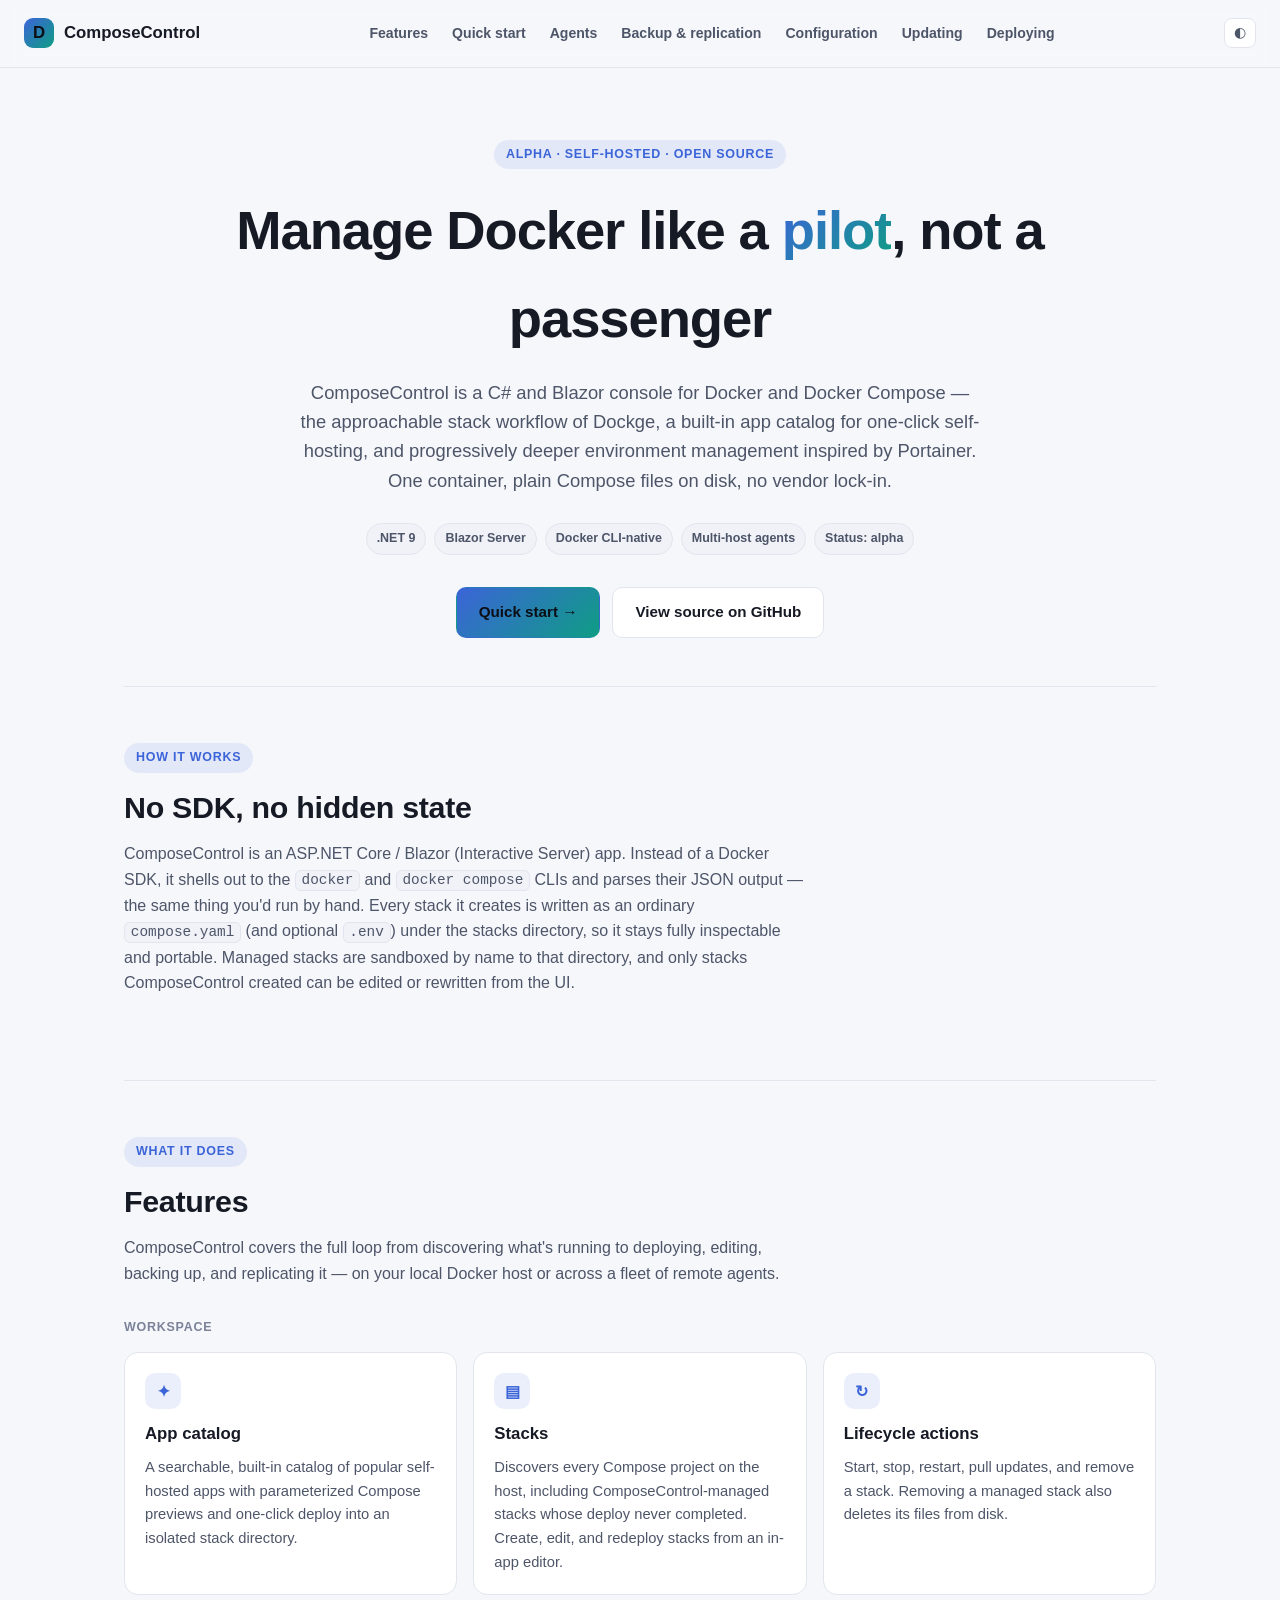
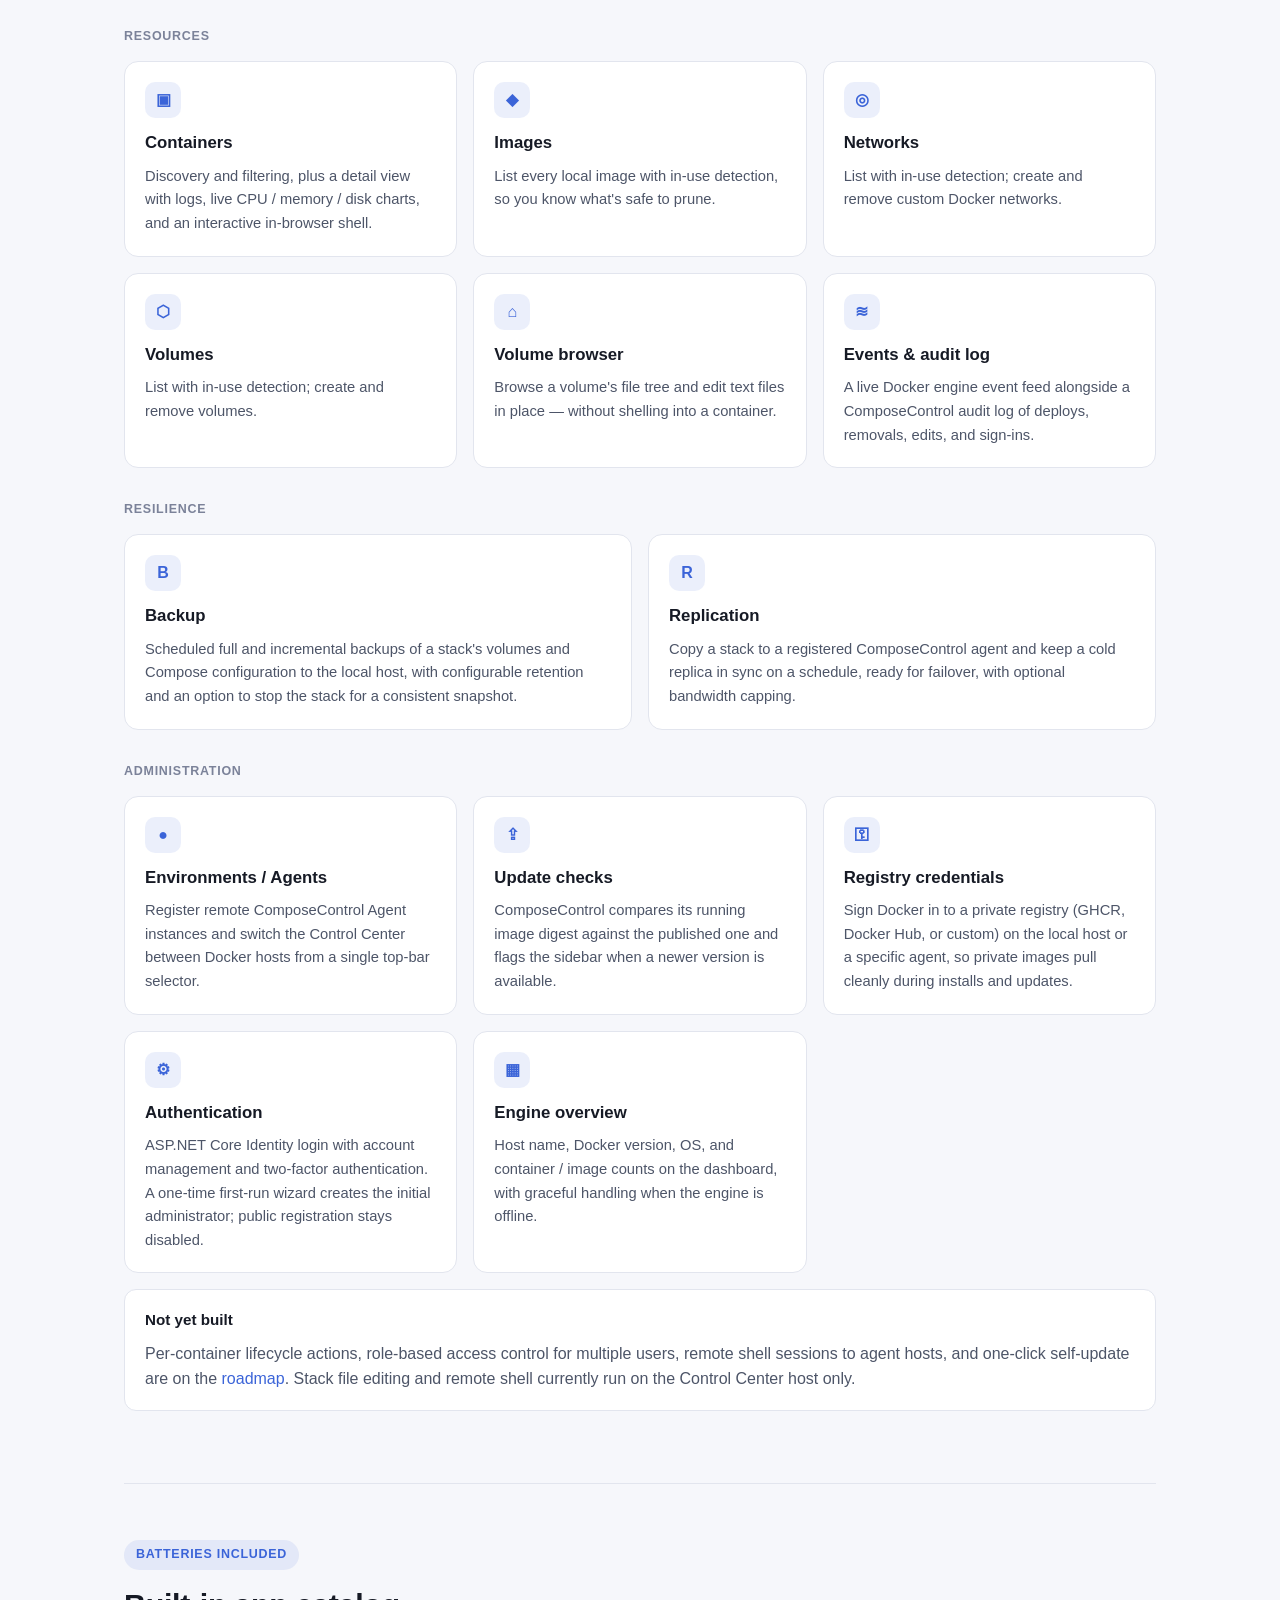
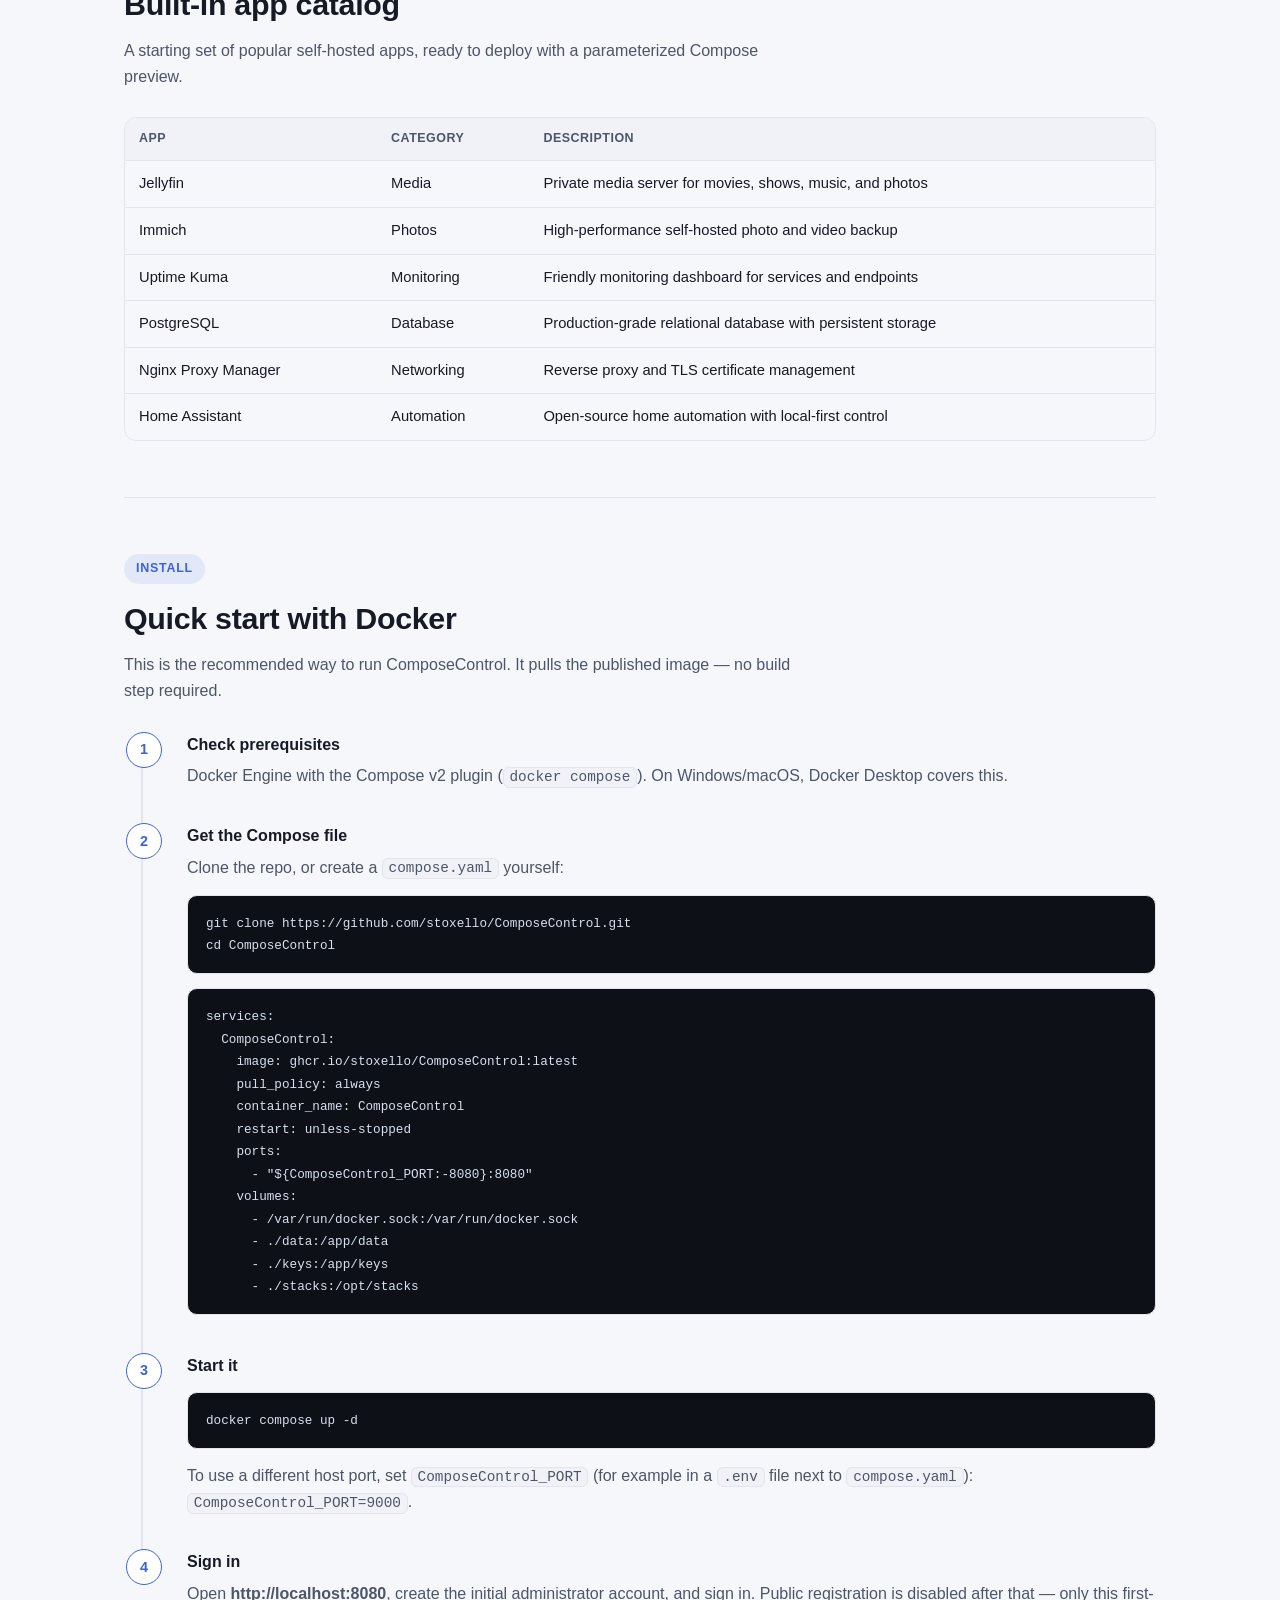
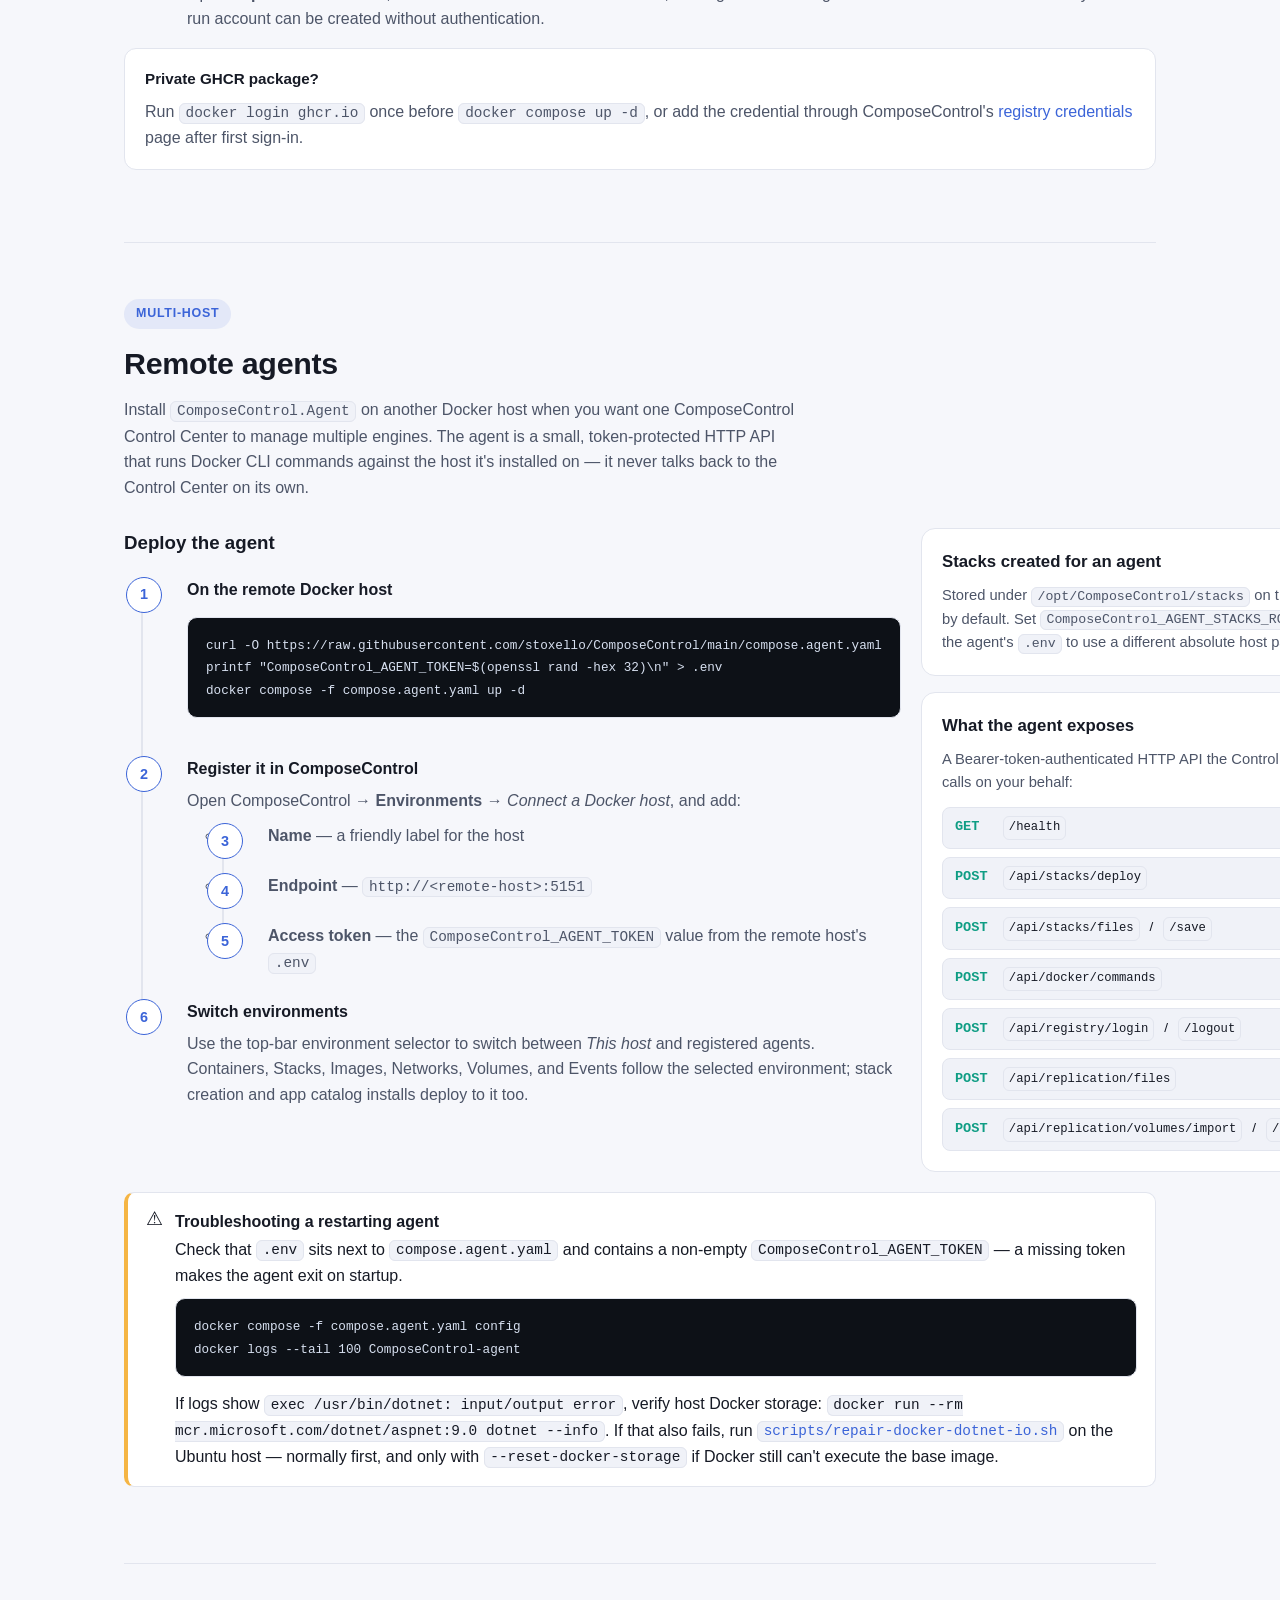
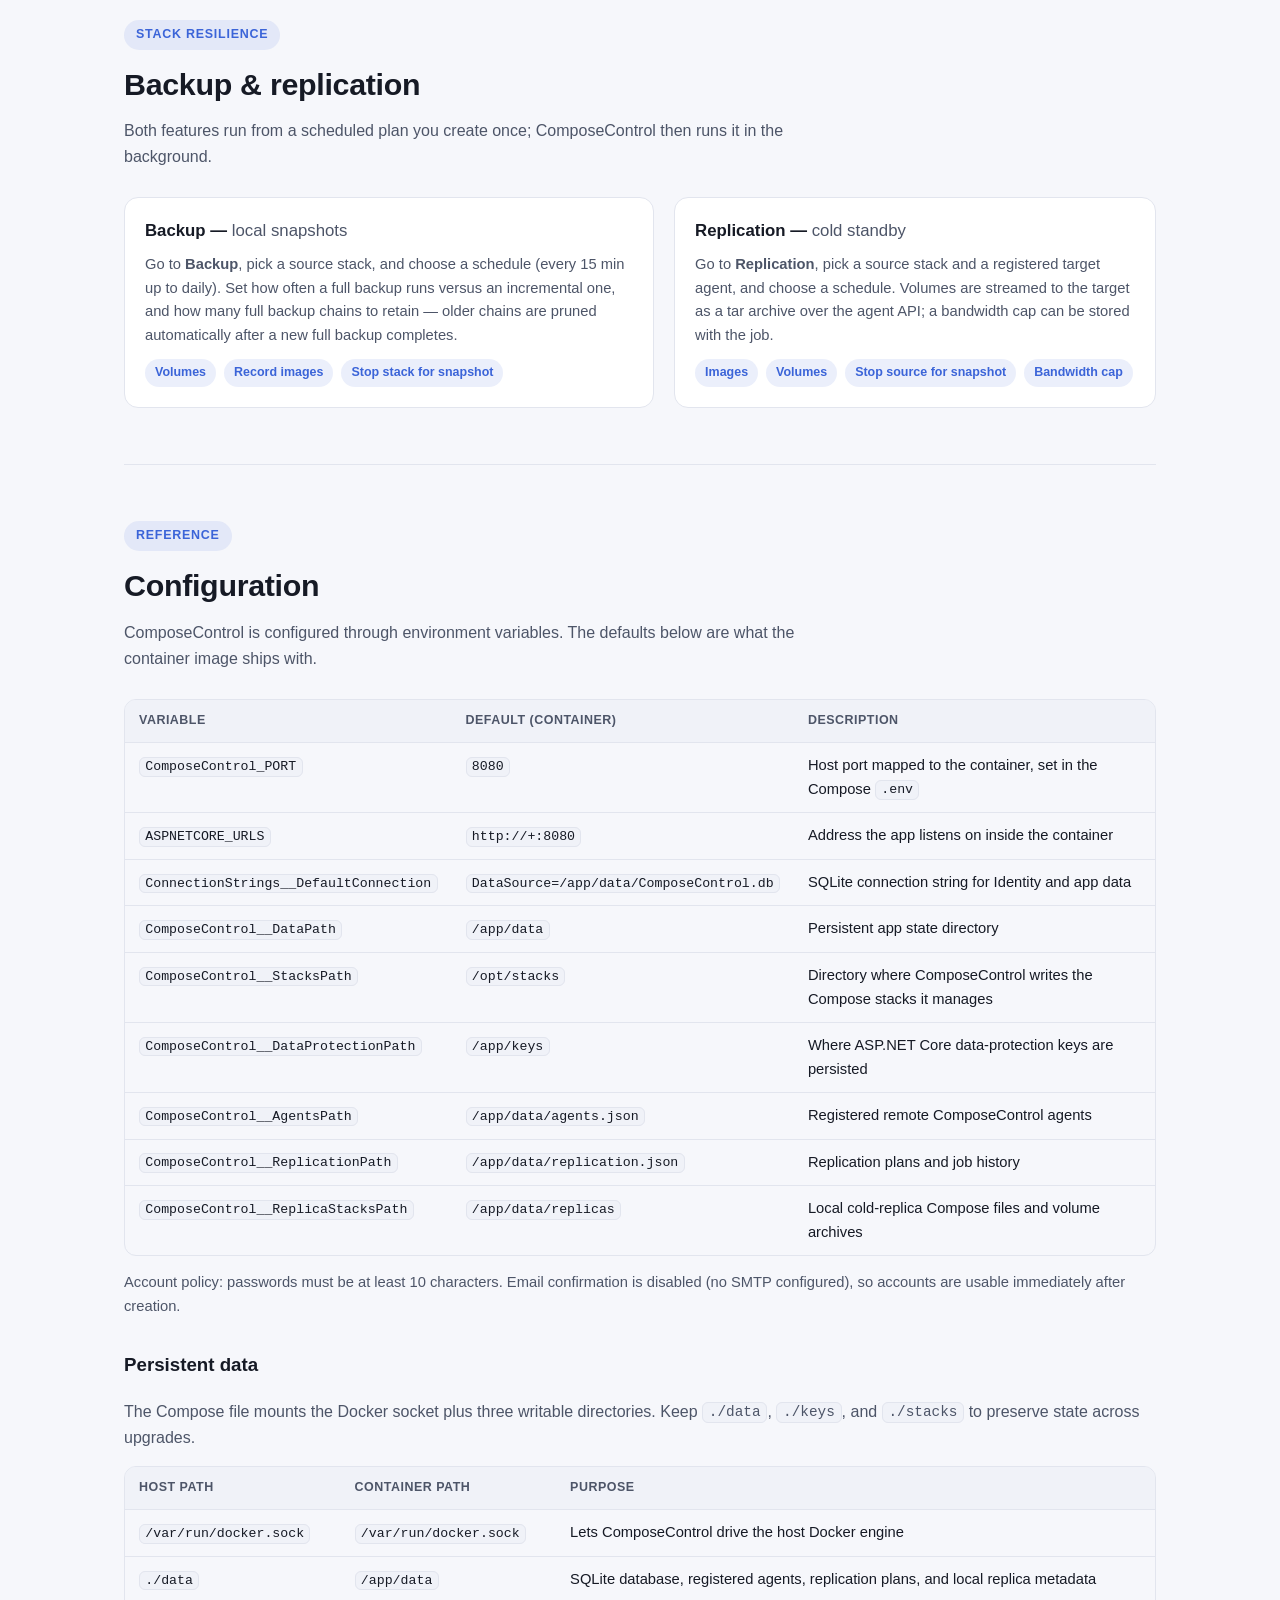
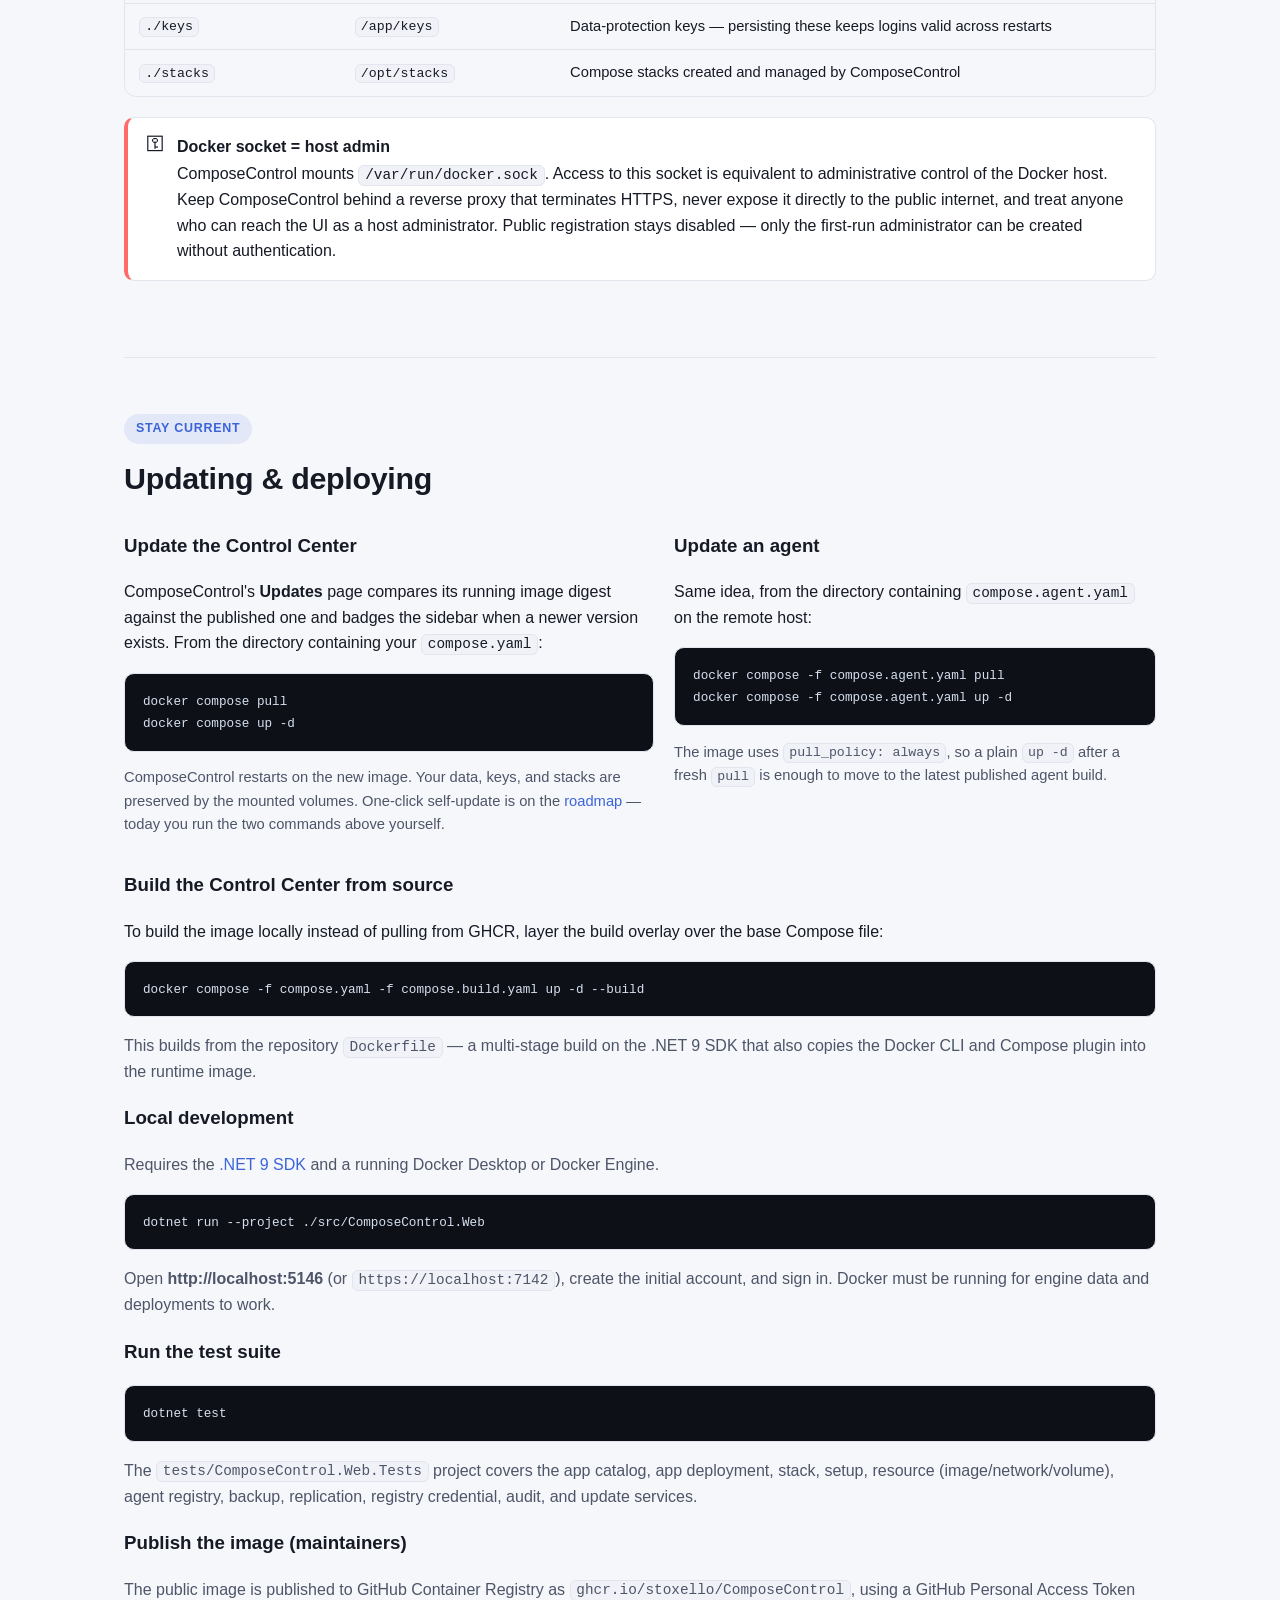
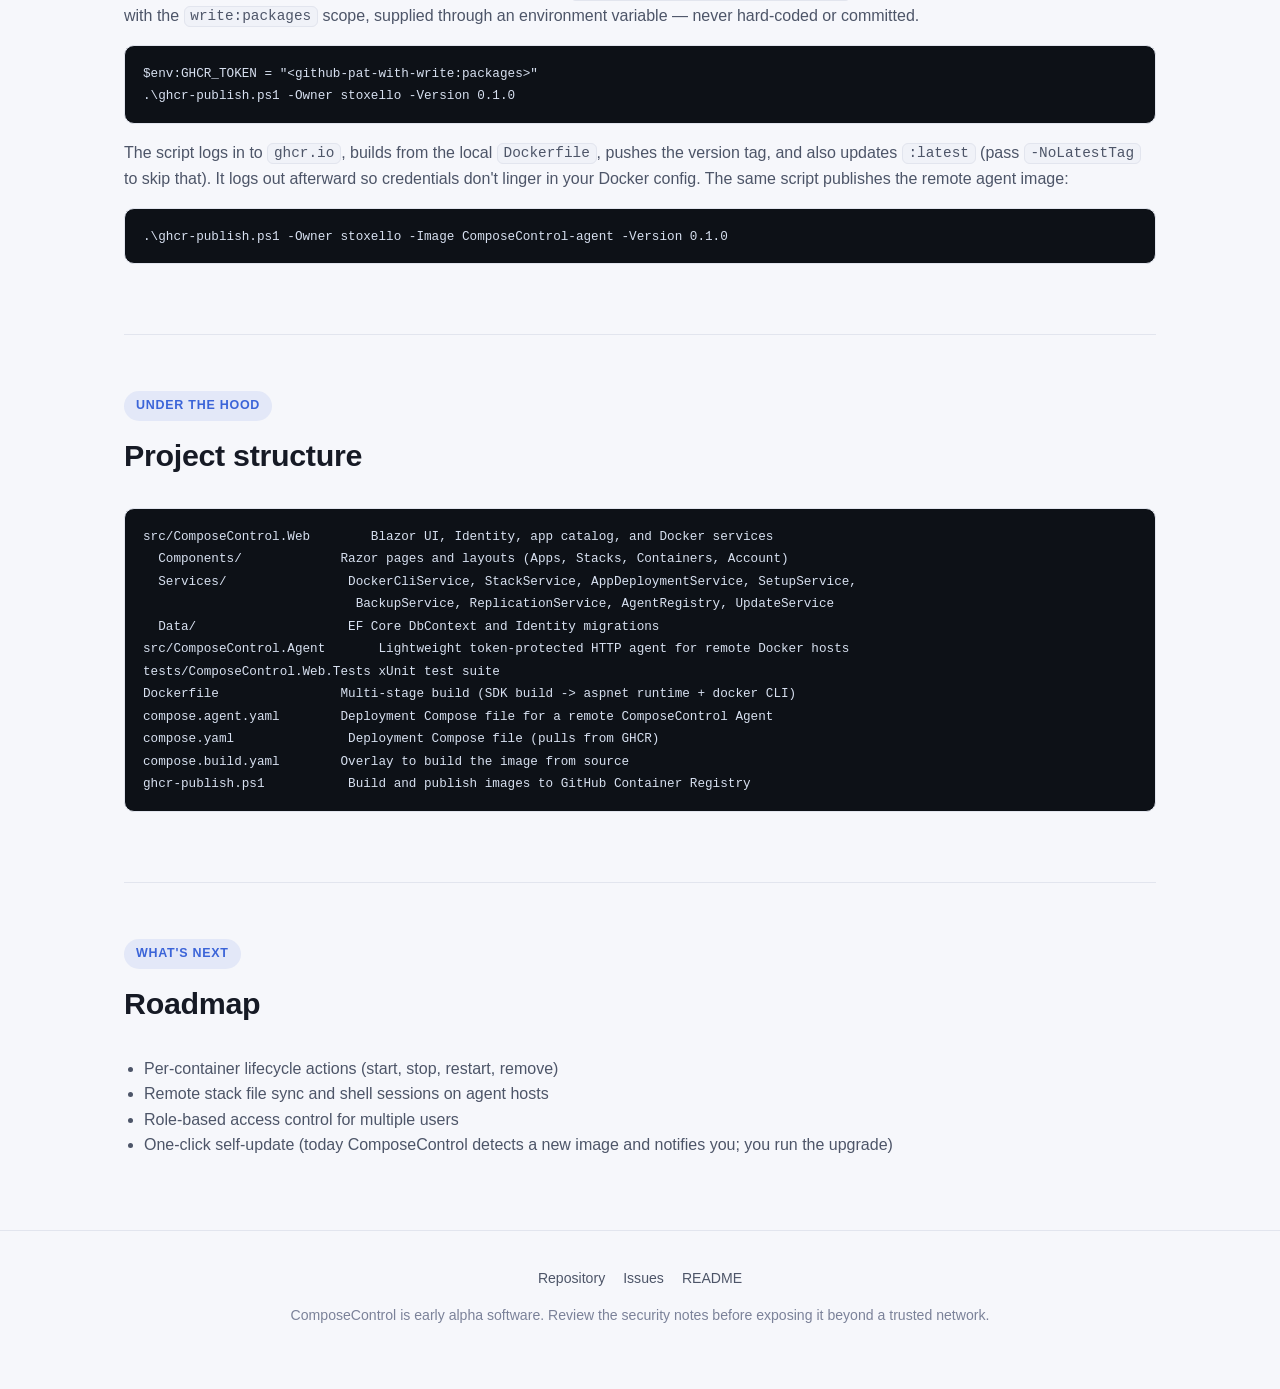
==== commit 36cc113e: "Remove GitHub button from page header" ====
--- a/docs/index.html
+++ b/docs/index.html
@@ -1,49 +1,684 @@
-<!DOCTYPE html>
+<!doctype html>
 <html lang="en">
-
 <head>
-    <meta charset="utf-8" />
-    <meta name="viewport" content="width=device-width, initial-scale=1.0" />
-    <title>ComposeControl — Docker &amp; Compose management console</title>
-    <meta name="description" content="ComposeControl is a self-hosted C#/Blazor console for managing Docker: stacks, containers, images, networks, volumes, backups, replication, and remote agents." />
-    <base href="/ComposeControl-Releases/" />
-    <link href="_framework/dotnet.860rsk6cxn.js" rel="preload" as="script" fetchpriority="high" crossorigin="anonymous" integrity="sha256-YPo3jHnVWa3CJpi5Ga0nfFVk+3Hr8PXvfoWlwYR5C+s=" />
-    <link rel="stylesheet" href="css/app.css" />
-    <link rel="icon" type="image/png" href="favicon.png" />
-    <link href="ComposeControl.Releases.Web.styles.css" rel="stylesheet" />
-    <script type="importmap">{
-  "imports": {
-    "./_framework/blazor.webassembly.js": "./_framework/blazor.webassembly.w3qd1tpl0e.js",
-    "./_framework/dotnet.js": "./_framework/dotnet.860rsk6cxn.js",
-    "./_framework/dotnet.native.js": "./_framework/dotnet.native.vzj2a6aakt.js",
-    "./_framework/dotnet.runtime.js": "./_framework/dotnet.runtime.zbexyp8zrs.js"
-  },
-  "scopes": {},
-  "integrity": {
-    "./_framework/blazor.webassembly.js": "sha256-lDXsDYFgm62F+YUvxES7IOTCXYpiHpU3uR45YdC6mq4=",
-    "./_framework/blazor.webassembly.w3qd1tpl0e.js": "sha256-lDXsDYFgm62F+YUvxES7IOTCXYpiHpU3uR45YdC6mq4=",
-    "./_framework/dotnet.860rsk6cxn.js": "sha256-YPo3jHnVWa3CJpi5Ga0nfFVk+3Hr8PXvfoWlwYR5C+s=",
-    "./_framework/dotnet.js": "sha256-YPo3jHnVWa3CJpi5Ga0nfFVk+3Hr8PXvfoWlwYR5C+s=",
-    "./_framework/dotnet.native.js": "sha256-RezASHv+dbqV50cFnld76YiLhk4B+BjMAKs/euUdNyE=",
-    "./_framework/dotnet.native.vzj2a6aakt.js": "sha256-RezASHv+dbqV50cFnld76YiLhk4B+BjMAKs/euUdNyE=",
-    "./_framework/dotnet.runtime.js": "sha256-MZMguyke9CroSQl+L/SHIGFkPTD+LtYGXkXjAvwWx40=",
-    "./_framework/dotnet.runtime.zbexyp8zrs.js": "sha256-MZMguyke9CroSQl+L/SHIGFkPTD+LtYGXkXjAvwWx40="
-  }
-}</script>
+<meta charset="utf-8">
+<meta name="viewport" content="width=device-width, initial-scale=1">
+<title>ComposeControl — Docker &amp; Compose management console</title>
+<meta name="description" content="ComposeControl is a self-hosted C#/Blazor console for managing Docker: stacks, containers, images, networks, volumes, backups, replication, and remote agents.">
+<style>
+  :root{
+    --bg:#0b0e14;
+    --bg-elev:#11151f;
+    --bg-elev-2:#161b28;
+    --border:#242b3d;
+    --text:#e7ebf3;
+    --text-dim:#9aa4bb;
+    --text-faint:#6b7690;
+    --accent:#5b8cff;
+    --accent-2:#7cd9c7;
+    --accent-soft:rgba(91,140,255,0.12);
+    --danger:#ff6b6b;
+    --warn:#f5b544;
+    --code-bg:#0d1117;
+    --shadow:0 8px 30px rgba(0,0,0,0.35);
+    --radius:14px;
+    color-scheme: dark;
+  }
+  :root[data-theme="light"]{
+    --bg:#f6f7fb;
+    --bg-elev:#ffffff;
+    --bg-elev-2:#f0f2f8;
+    --border:#e2e5ee;
+    --text:#161a25;
+    --text-dim:#4d5568;
+    --text-faint:#7b8299;
+    --accent:#3b64d8;
+    --accent-2:#0f9d84;
+    --accent-soft:rgba(59,100,216,0.1);
+    --code-bg:#0d1117;
+    --shadow:0 8px 30px rgba(20,25,40,0.08);
+    color-scheme: light;
+  }
+  @media (prefers-color-scheme: light){
+    :root:not([data-theme="dark"]){
+      --bg:#f6f7fb;
+      --bg-elev:#ffffff;
+      --bg-elev-2:#f0f2f8;
+      --border:#e2e5ee;
+      --text:#161a25;
+      --text-dim:#4d5568;
+      --text-faint:#7b8299;
+      --accent:#3b64d8;
+      --accent-2:#0f9d84;
+      --accent-soft:rgba(59,100,216,0.1);
+      --code-bg:#0d1117;
+      --shadow:0 8px 30px rgba(20,25,40,0.08);
+      color-scheme: light;
+    }
+  }
+  *{box-sizing:border-box;}
+  html{scroll-behavior:smooth;}
+  body{
+    margin:0;
+    background:var(--bg);
+    color:var(--text);
+    font-family: -apple-system, BlinkMacSystemFont, "Segoe UI", Inter, Roboto, Helvetica, Arial, sans-serif;
+    line-height:1.6;
+    overflow-x:hidden;
+  }
+  a{color:var(--accent);text-decoration:none;}
+  a:hover{text-decoration:underline;}
+  code, pre{
+    font-family: ui-monospace, SFMono-Regular, "SF Mono", Menlo, Consolas, "Liberation Mono", monospace;
+  }
+  code{
+    background:var(--bg-elev-2);
+    border:1px solid var(--border);
+    padding:0.1em 0.4em;
+    border-radius:6px;
+    font-size:0.9em;
+  }
+  pre{
+    background:var(--code-bg);
+    color:#d7e0f0;
+    border:1px solid var(--border);
+    border-radius:10px;
+    padding:16px 18px;
+    overflow-x:auto;
+    font-size:0.88rem;
+    max-width:100%;
+  }
+  pre code{background:none;border:none;padding:0;}
+
+  .skip-link{position:absolute;left:-999px;top:0;background:var(--accent);color:#fff;padding:8px 14px;border-radius:8px;z-index:100;}
+  .skip-link:focus{left:12px;top:12px;}
+
+  header.site{
+    position:sticky;top:0;z-index:50;
+    display:flex;align-items:center;justify-content:space-between;
+    padding:14px 24px;
+    background:color-mix(in srgb, var(--bg) 88%, transparent);
+    backdrop-filter:blur(10px);
+    border-bottom:1px solid var(--border);
+    gap:16px;
+  }
+  .brand{display:flex;align-items:center;gap:10px;font-weight:700;font-size:1.05rem;white-space:nowrap;}
+  .brand .mark{
+    width:30px;height:30px;border-radius:9px;
+    background:linear-gradient(135deg,var(--accent),var(--accent-2));
+    display:flex;align-items:center;justify-content:center;color:#0b0e14;font-weight:800;
+  }
+  nav.top{display:flex;gap:4px;flex-wrap:wrap;overflow-x:auto;}
+  nav.top a{
+    color:var(--text-dim);font-size:0.88rem;font-weight:600;
+    padding:8px 10px;border-radius:8px;white-space:nowrap;
+  }
+  nav.top a:hover{color:var(--text);background:var(--bg-elev-2);text-decoration:none;}
+  .header-actions{display:flex;align-items:center;gap:8px;}
+  .icon-btn{
+    border:1px solid var(--border);background:var(--bg-elev);color:var(--text-dim);
+    border-radius:8px;padding:7px 9px;cursor:pointer;font-size:0.85rem;line-height:1;
+  }
+  .icon-btn:hover{color:var(--text);border-color:var(--accent);}
+  main{max-width:1080px;margin:0 auto;padding:0 24px;}
+
+  .hero{
+    padding:72px 0 48px;
+    text-align:center;
+  }
+  .eyebrow{
+    display:inline-block;font-size:0.78rem;font-weight:700;letter-spacing:0.06em;text-transform:uppercase;
+    color:var(--accent);background:var(--accent-soft);padding:5px 12px;border-radius:999px;margin-bottom:18px;
+  }
+  .hero h1{
+    font-size:clamp(2.2rem,5vw,3.4rem);
+    margin:0 0 16px;
+    letter-spacing:-0.02em;
+  }
+  .hero h1 span{
+    background:linear-gradient(135deg,var(--accent),var(--accent-2));
+    -webkit-background-clip:text;background-clip:text;color:transparent;
+  }
+  .hero p.lead{
+    font-size:1.15rem;color:var(--text-dim);max-width:680px;margin:0 auto 28px;
+  }
+  .badges{display:flex;gap:8px;justify-content:center;flex-wrap:wrap;margin-bottom:32px;}
+  .badge{
+    font-size:0.78rem;font-weight:600;padding:5px 10px;border-radius:999px;
+    background:var(--bg-elev-2);border:1px solid var(--border);color:var(--text-dim);
+  }
+  .cta-row{display:flex;gap:12px;justify-content:center;flex-wrap:wrap;}
+  .btn{
+    display:inline-flex;align-items:center;gap:8px;
+    padding:12px 22px;border-radius:10px;font-weight:700;font-size:0.95rem;
+    border:1px solid transparent;cursor:pointer;
+  }
+  .btn-primary{background:linear-gradient(135deg,var(--accent),var(--accent-2));color:#0b0e14;}
+  .btn-primary:hover{text-decoration:none;filter:brightness(1.06);}
+  .btn-secondary{background:var(--bg-elev);border-color:var(--border);color:var(--text);}
+  .btn-secondary:hover{text-decoration:none;border-color:var(--accent);}
+
+  .alert{
+    display:flex;gap:12px;align-items:flex-start;
+    background:var(--bg-elev);border:1px solid var(--border);border-left:4px solid var(--warn);
+    border-radius:10px;padding:16px 18px;margin:20px 0;
+  }
+  .alert.danger{border-left-color:var(--danger);}
+  .alert .ico{font-size:1.2rem;line-height:1;}
+  .alert strong{display:block;margin-bottom:2px;}
+
+  section{padding:56px 0;border-top:1px solid var(--border);}
+  section:first-of-type{border-top:none;}
+  .section-head{margin-bottom:28px;max-width:680px;}
+  .section-head .eyebrow{margin-bottom:10px;}
+  .section-head h2{font-size:1.9rem;margin:0 0 10px;letter-spacing:-0.01em;}
+  .section-head p{color:var(--text-dim);margin:0;}
+
+  .grid{display:grid;gap:16px;}
+  .grid.cols-3{grid-template-columns:repeat(3,1fr);}
+  .grid.cols-2{grid-template-columns:repeat(2,1fr);}
+  @media (max-width:820px){
+    .grid.cols-3{grid-template-columns:repeat(2,1fr);}
+    .grid.cols-2{grid-template-columns:1fr;}
+  }
+  @media (max-width:560px){
+    .grid.cols-3{grid-template-columns:1fr;}
+  }
+
+  .card{
+    background:var(--bg-elev);border:1px solid var(--border);border-radius:var(--radius);
+    padding:20px;
+  }
+  .card .ico{
+    width:36px;height:36px;border-radius:10px;background:var(--accent-soft);color:var(--accent);
+    display:flex;align-items:center;justify-content:center;font-weight:800;margin-bottom:12px;font-size:1rem;
+  }
+  .card h3{margin:0 0 8px;font-size:1.05rem;}
+  .card p{margin:0;color:var(--text-dim);font-size:0.92rem;}
+
+  .feature-group-title{
+    font-size:0.78rem;font-weight:700;letter-spacing:0.06em;text-transform:uppercase;
+    color:var(--text-faint);margin:32px 0 14px;
+  }
+  .feature-group-title:first-child{margin-top:0;}
+
+  table{width:100%;border-collapse:collapse;font-size:0.92rem;}
+  .table-wrap{overflow-x:auto;border:1px solid var(--border);border-radius:12px;}
+  th,td{text-align:left;padding:11px 14px;border-bottom:1px solid var(--border);vertical-align:top;}
+  th{background:var(--bg-elev-2);color:var(--text-dim);font-size:0.78rem;text-transform:uppercase;letter-spacing:0.04em;}
+  tr:last-child td{border-bottom:none;}
+  td code{white-space:nowrap;}
+
+  .steps{counter-reset:step;list-style:none;padding:0;margin:0;}
+  .steps li{
+    counter-increment:step;
+    position:relative;padding:0 0 24px 44px;
+    border-left:2px solid var(--border);margin-left:17px;
+  }
+  .steps li:last-child{border-left-color:transparent;padding-bottom:0;}
+  .steps li::before{
+    content:counter(step);
+    position:absolute;left:-17px;top:0;
+    width:34px;height:34px;border-radius:50%;
+    background:var(--bg-elev);border:1px solid var(--accent);color:var(--accent);
+    display:flex;align-items:center;justify-content:center;font-weight:700;font-size:0.9rem;
+  }
+  .steps h4{margin:0 0 6px;font-size:1rem;}
+  .steps p{margin:0 0 10px;color:var(--text-dim);}
+
+  .callout{
+    background:var(--bg-elev);border:1px solid var(--border);border-radius:12px;
+    padding:18px 20px;margin:16px 0;
+  }
+  .callout h4{margin:0 0 8px;font-size:0.95rem;}
+
+  .two-col{display:grid;grid-template-columns:1.1fr 1fr;gap:20px;align-items:start;}
+  @media (max-width:820px){.two-col{grid-template-columns:1fr;}}
+
+  .pill-row{display:flex;flex-wrap:wrap;gap:8px;margin:12px 0 0;}
+  .pill{font-size:0.78rem;font-weight:600;padding:4px 10px;border-radius:999px;background:var(--accent-soft);color:var(--accent);}
+
+  .api-list{list-style:none;margin:0;padding:0;display:grid;gap:8px;}
+  .api-list li{
+    display:flex;gap:10px;align-items:baseline;
+    background:var(--bg-elev-2);border:1px solid var(--border);border-radius:8px;padding:8px 12px;font-size:0.85rem;
+  }
+  .method{font-weight:700;color:var(--accent-2);font-family:ui-monospace,monospace;min-width:38px;}
+
+  footer{
+    border-top:1px solid var(--border);padding:36px 24px 60px;text-align:center;color:var(--text-faint);font-size:0.88rem;
+  }
+  footer a{color:var(--text-dim);}
+  .foot-links{display:flex;gap:18px;justify-content:center;flex-wrap:wrap;margin-bottom:14px;}
+
+  .anchor-offset{scroll-margin-top:74px;}
+
+  ::selection{background:var(--accent-soft);}
+</style>
 </head>
-
 <body>
-    <div id="app">
-        <div class="app-loading" role="status">Loading ComposeControl…</div>
-    </div>
-
-    <div id="blazor-error-ui">
-        An unhandled error has occurred.
-        <a href="." class="reload">Reload</a>
-        <span class="dismiss">🗙</span>
-    </div>
-    <script src="theme.js"></script>
-    <script src="_framework/blazor.webassembly.w3qd1tpl0e.js"></script>
+<a class="skip-link" href="#main">Skip to content</a>
+
+<header class="site">
+  <div class="brand"><span class="mark">D</span> ComposeControl</div>
+  <nav class="top">
+    <a href="#features">Features</a>
+    <a href="#quick-start">Quick start</a>
+    <a href="#agents">Agents</a>
+    <a href="#resilience">Backup &amp; replication</a>
+    <a href="#configuration">Configuration</a>
+    <a href="#updating">Updating</a>
+    <a href="#deploying">Deploying</a>
+  </nav>
+  <div class="header-actions">
+    <button class="icon-btn" id="theme-toggle" type="button" aria-label="Toggle color theme" title="Toggle color theme">◐</button>
+  </div>
+</header>
+
+<main id="main">
+
+  <section class="hero" style="border-top:none;">
+    <span class="eyebrow">Alpha · self-hosted · open source</span>
+    <h1>Manage Docker like a <span>pilot</span>, not a passenger</h1>
+    <p class="lead">
+      ComposeControl is a C# and Blazor console for Docker and Docker Compose — the approachable stack workflow
+      of Dockge, a built-in app catalog for one-click self-hosting, and progressively deeper environment
+      management inspired by Portainer. One container, plain Compose files on disk, no vendor lock-in.
+    </p>
+    <div class="badges">
+      <span class="badge">.NET 9</span>
+      <span class="badge">Blazor Server</span>
+      <span class="badge">Docker CLI-native</span>
+      <span class="badge">Multi-host agents</span>
+      <span class="badge">Status: alpha</span>
+    </div>
+    <div class="cta-row">
+      <a class="btn btn-primary" href="#quick-start">Quick start →</a>
+      <a class="btn btn-secondary" href="https://github.com/stoxello/ComposeControl" target="_blank" rel="noopener">View source on GitHub</a>
+    </div>
+  </section>
+
+  <section id="overview" class="anchor-offset">
+    <div class="section-head">
+      <span class="eyebrow">How it works</span>
+      <h2>No SDK, no hidden state</h2>
+      <p>ComposeControl is an ASP.NET Core / Blazor (Interactive Server) app. Instead of a Docker SDK, it shells
+      out to the <code>docker</code> and <code>docker compose</code> CLIs and parses their JSON output — the
+      same thing you'd run by hand. Every stack it creates is written as an ordinary <code>compose.yaml</code>
+      (and optional <code>.env</code>) under the stacks directory, so it stays fully inspectable and portable.
+      Managed stacks are sandboxed by name to that directory, and only stacks ComposeControl created can be edited
+      or rewritten from the UI.</p>
+    </div>
+  </section>
+
+  <section id="features" class="anchor-offset">
+    <div class="section-head">
+      <span class="eyebrow">What it does</span>
+      <h2>Features</h2>
+      <p>ComposeControl covers the full loop from discovering what's running to deploying, editing, backing up,
+      and replicating it — on your local Docker host or across a fleet of remote agents.</p>
+    </div>
+
+    <div class="feature-group-title">Workspace</div>
+    <div class="grid cols-3">
+      <div class="card"><div class="ico">✦</div><h3>App catalog</h3><p>A searchable, built-in catalog of popular self-hosted apps with parameterized Compose previews and one-click deploy into an isolated stack directory.</p></div>
+      <div class="card"><div class="ico">▤</div><h3>Stacks</h3><p>Discovers every Compose project on the host, including ComposeControl-managed stacks whose deploy never completed. Create, edit, and redeploy stacks from an in-app editor.</p></div>
+      <div class="card"><div class="ico">↻</div><h3>Lifecycle actions</h3><p>Start, stop, restart, pull updates, and remove a stack. Removing a managed stack also deletes its files from disk.</p></div>
+    </div>
+
+    <div class="feature-group-title">Resources</div>
+    <div class="grid cols-3">
+      <div class="card"><div class="ico">▣</div><h3>Containers</h3><p>Discovery and filtering, plus a detail view with logs, live CPU / memory / disk charts, and an interactive in-browser shell.</p></div>
+      <div class="card"><div class="ico">◆</div><h3>Images</h3><p>List every local image with in-use detection, so you know what's safe to prune.</p></div>
+      <div class="card"><div class="ico">◎</div><h3>Networks</h3><p>List with in-use detection; create and remove custom Docker networks.</p></div>
+      <div class="card"><div class="ico">⬡</div><h3>Volumes</h3><p>List with in-use detection; create and remove volumes.</p></div>
+      <div class="card"><div class="ico">⌂</div><h3>Volume browser</h3><p>Browse a volume's file tree and edit text files in place — without shelling into a container.</p></div>
+      <div class="card"><div class="ico">≋</div><h3>Events &amp; audit log</h3><p>A live Docker engine event feed alongside a ComposeControl audit log of deploys, removals, edits, and sign-ins.</p></div>
+    </div>
+
+    <div class="feature-group-title">Resilience</div>
+    <div class="grid cols-2">
+      <div class="card"><div class="ico">B</div><h3>Backup</h3><p>Scheduled full and incremental backups of a stack's volumes and Compose configuration to the local host, with configurable retention and an option to stop the stack for a consistent snapshot.</p></div>
+      <div class="card"><div class="ico">R</div><h3>Replication</h3><p>Copy a stack to a registered ComposeControl agent and keep a cold replica in sync on a schedule, ready for failover, with optional bandwidth capping.</p></div>
+    </div>
+
+    <div class="feature-group-title">Administration</div>
+    <div class="grid cols-3">
+      <div class="card"><div class="ico">●</div><h3>Environments / Agents</h3><p>Register remote ComposeControl Agent instances and switch the Control Center between Docker hosts from a single top-bar selector.</p></div>
+      <div class="card"><div class="ico">⇪</div><h3>Update checks</h3><p>ComposeControl compares its running image digest against the published one and flags the sidebar when a newer version is available.</p></div>
+      <div class="card"><div class="ico">⚿</div><h3>Registry credentials</h3><p>Sign Docker in to a private registry (GHCR, Docker Hub, or custom) on the local host or a specific agent, so private images pull cleanly during installs and updates.</p></div>
+      <div class="card"><div class="ico">⚙</div><h3>Authentication</h3><p>ASP.NET Core Identity login with account management and two-factor authentication. A one-time first-run wizard creates the initial administrator; public registration stays disabled.</p></div>
+      <div class="card"><div class="ico">▦</div><h3>Engine overview</h3><p>Host name, Docker version, OS, and container / image counts on the dashboard, with graceful handling when the engine is offline.</p></div>
+    </div>
+
+    <div class="callout">
+      <h4>Not yet built</h4>
+      <p style="margin:0;color:var(--text-dim);">Per-container lifecycle actions, role-based access control for multiple users, remote shell sessions to agent hosts, and one-click self-update are on the <a href="#roadmap">roadmap</a>. Stack file editing and remote shell currently run on the Control Center host only.</p>
+    </div>
+  </section>
+
+  <section id="catalog" class="anchor-offset">
+    <div class="section-head">
+      <span class="eyebrow">Batteries included</span>
+      <h2>Built-in app catalog</h2>
+      <p>A starting set of popular self-hosted apps, ready to deploy with a parameterized Compose preview.</p>
+    </div>
+    <div class="table-wrap">
+      <table>
+        <thead><tr><th>App</th><th>Category</th><th>Description</th></tr></thead>
+        <tbody>
+          <tr><td>Jellyfin</td><td>Media</td><td>Private media server for movies, shows, music, and photos</td></tr>
+          <tr><td>Immich</td><td>Photos</td><td>High-performance self-hosted photo and video backup</td></tr>
+          <tr><td>Uptime Kuma</td><td>Monitoring</td><td>Friendly monitoring dashboard for services and endpoints</td></tr>
+          <tr><td>PostgreSQL</td><td>Database</td><td>Production-grade relational database with persistent storage</td></tr>
+          <tr><td>Nginx Proxy Manager</td><td>Networking</td><td>Reverse proxy and TLS certificate management</td></tr>
+          <tr><td>Home Assistant</td><td>Automation</td><td>Open-source home automation with local-first control</td></tr>
+        </tbody>
+      </table>
+    </div>
+  </section>
+
+  <section id="quick-start" class="anchor-offset">
+    <div class="section-head">
+      <span class="eyebrow">Install</span>
+      <h2>Quick start with Docker</h2>
+      <p>This is the recommended way to run ComposeControl. It pulls the published image — no build step required.</p>
+    </div>
+
+    <ol class="steps">
+      <li>
+        <h4>Check prerequisites</h4>
+        <p>Docker Engine with the Compose v2 plugin (<code>docker compose</code>). On Windows/macOS, Docker Desktop covers this.</p>
+      </li>
+      <li>
+        <h4>Get the Compose file</h4>
+        <p>Clone the repo, or create a <code>compose.yaml</code> yourself:</p>
+<pre><code>git clone https://github.com/stoxello/ComposeControl.git
+cd ComposeControl</code></pre>
+<pre><code>services:
+  ComposeControl:
+    image: ghcr.io/stoxello/ComposeControl:latest
+    pull_policy: always
+    container_name: ComposeControl
+    restart: unless-stopped
+    ports:
+      - "${ComposeControl_PORT:-8080}:8080"
+    volumes:
+      - /var/run/docker.sock:/var/run/docker.sock
+      - ./data:/app/data
+      - ./keys:/app/keys
+      - ./stacks:/opt/stacks</code></pre>
+      </li>
+      <li>
+        <h4>Start it</h4>
+<pre><code>docker compose up -d</code></pre>
+        <p>To use a different host port, set <code>ComposeControl_PORT</code> (for example in a <code>.env</code> file next to <code>compose.yaml</code>): <code>ComposeControl_PORT=9000</code>.</p>
+      </li>
+      <li>
+        <h4>Sign in</h4>
+        <p>Open <strong>http://localhost:8080</strong>, create the initial administrator account, and sign in. Public registration is disabled after that — only this first-run account can be created without authentication.</p>
+      </li>
+    </ol>
+
+    <div class="callout">
+      <h4>Private GHCR package?</h4>
+      <p style="margin:0;color:var(--text-dim);">Run <code>docker login ghcr.io</code> once before <code>docker compose up -d</code>, or add the credential through ComposeControl's <a href="#registries">registry credentials</a> page after first sign-in.</p>
+    </div>
+  </section>
+
+  <section id="agents" class="anchor-offset">
+    <div class="section-head">
+      <span class="eyebrow">Multi-host</span>
+      <h2>Remote agents</h2>
+      <p>Install <code>ComposeControl.Agent</code> on another Docker host when you want one ComposeControl Control Center
+      to manage multiple engines. The agent is a small, token-protected HTTP API that runs Docker CLI commands
+      against the host it's installed on — it never talks back to the Control Center on its own.</p>
+    </div>
+
+    <div class="two-col">
+      <div>
+        <h3 style="margin-top:0;">Deploy the agent</h3>
+        <ol class="steps">
+          <li>
+            <h4>On the remote Docker host</h4>
+<pre><code>curl -O https://raw.githubusercontent.com/stoxello/ComposeControl/main/compose.agent.yaml
+printf "ComposeControl_AGENT_TOKEN=$(openssl rand -hex 32)\n" &gt; .env
+docker compose -f compose.agent.yaml up -d</code></pre>
+          </li>
+          <li>
+            <h4>Register it in ComposeControl</h4>
+            <p>Open ComposeControl → <strong>Environments</strong> → <em>Connect a Docker host</em>, and add:</p>
+            <ul style="color:var(--text-dim);margin:0 0 0 18px;padding:0;">
+              <li><strong>Name</strong> — a friendly label for the host</li>
+              <li><strong>Endpoint</strong> — <code>http://&lt;remote-host&gt;:5151</code></li>
+              <li><strong>Access token</strong> — the <code>ComposeControl_AGENT_TOKEN</code> value from the remote host's <code>.env</code></li>
+            </ul>
+          </li>
+          <li>
+            <h4>Switch environments</h4>
+            <p>Use the top-bar environment selector to switch between <em>This host</em> and registered agents. Containers, Stacks, Images, Networks, Volumes, and Events follow the selected environment; stack creation and app catalog installs deploy to it too.</p>
+          </li>
+        </ol>
+      </div>
+      <div>
+        <div class="card" style="margin-bottom:16px;">
+          <h3 style="margin-top:0;">Stacks created for an agent</h3>
+          <p>Stored under <code>/opt/ComposeControl/stacks</code> on that host by default. Set <code>ComposeControl_AGENT_STACKS_ROOT</code> in the agent's <code>.env</code> to use a different absolute host path.</p>
+        </div>
+        <div class="card">
+          <h3 style="margin-top:0;">What the agent exposes</h3>
+          <p style="margin-bottom:12px;">A Bearer-token-authenticated HTTP API the Control Center calls on your behalf:</p>
+          <ul class="api-list">
+            <li><span class="method">GET</span> <code>/health</code></li>
+            <li><span class="method">POST</span> <code>/api/stacks/deploy</code></li>
+            <li><span class="method">POST</span> <code>/api/stacks/files</code> / <code>/save</code></li>
+            <li><span class="method">POST</span> <code>/api/docker/commands</code></li>
+            <li><span class="method">POST</span> <code>/api/registry/login</code> / <code>/logout</code></li>
+            <li><span class="method">POST</span> <code>/api/replication/files</code></li>
+            <li><span class="method">POST</span> <code>/api/replication/volumes/import</code> / <code>/export</code></li>
+          </ul>
+        </div>
+      </div>
+    </div>
+
+    <div class="alert">
+      <span class="ico">⚠</span>
+      <div>
+        <strong>Troubleshooting a restarting agent</strong>
+        Check that <code>.env</code> sits next to <code>compose.agent.yaml</code> and contains a non-empty <code>ComposeControl_AGENT_TOKEN</code> — a missing token makes the agent exit on startup.
+<pre style="margin-top:10px;"><code>docker compose -f compose.agent.yaml config
+docker logs --tail 100 ComposeControl-agent</code></pre>
+        <p style="margin:10px 0 0;">If logs show <code>exec /usr/bin/dotnet: input/output error</code>, verify host Docker storage: <code>docker run --rm mcr.microsoft.com/dotnet/aspnet:9.0 dotnet --info</code>. If that also fails, run <a href="https://github.com/stoxello/ComposeControl/blob/main/scripts/repair-docker-dotnet-io.sh" target="_blank" rel="noopener"><code>scripts/repair-docker-dotnet-io.sh</code></a> on the Ubuntu host — normally first, and only with <code>--reset-docker-storage</code> if Docker still can't execute the base image.</p>
+      </div>
+    </div>
+  </section>
+
+  <section id="resilience" class="anchor-offset">
+    <div class="section-head">
+      <span class="eyebrow">Stack resilience</span>
+      <h2>Backup &amp; replication</h2>
+      <p>Both features run from a scheduled plan you create once; ComposeControl then runs it in the background.</p>
+    </div>
+
+    <div class="two-col">
+      <div class="card">
+        <h3 style="margin-top:0;">Backup — <span style="color:var(--text-dim);font-weight:400;">local snapshots</span></h3>
+        <p>Go to <strong>Backup</strong>, pick a source stack, and choose a schedule (every 15 min up to daily). Set
+        how often a full backup runs versus an incremental one, and how many full backup chains to retain — older
+        chains are pruned automatically after a new full backup completes.</p>
+        <div class="pill-row">
+          <span class="pill">Volumes</span>
+          <span class="pill">Record images</span>
+          <span class="pill">Stop stack for snapshot</span>
+        </div>
+      </div>
+      <div class="card">
+        <h3 style="margin-top:0;">Replication — <span style="color:var(--text-dim);font-weight:400;">cold standby</span></h3>
+        <p>Go to <strong>Replication</strong>, pick a source stack and a registered target agent, and choose a
+        schedule. Volumes are streamed to the target as a tar archive over the agent API; a bandwidth cap can be
+        stored with the job.</p>
+        <div class="pill-row">
+          <span class="pill">Images</span>
+          <span class="pill">Volumes</span>
+          <span class="pill">Stop source for snapshot</span>
+          <span class="pill">Bandwidth cap</span>
+        </div>
+      </div>
+    </div>
+  </section>
+
+  <section id="configuration" class="anchor-offset">
+    <div class="section-head">
+      <span class="eyebrow">Reference</span>
+      <h2>Configuration</h2>
+      <p>ComposeControl is configured through environment variables. The defaults below are what the container image ships with.</p>
+    </div>
+    <div class="table-wrap">
+      <table>
+        <thead><tr><th>Variable</th><th>Default (container)</th><th>Description</th></tr></thead>
+        <tbody>
+          <tr><td><code>ComposeControl_PORT</code></td><td><code>8080</code></td><td>Host port mapped to the container, set in the Compose <code>.env</code></td></tr>
+          <tr><td><code>ASPNETCORE_URLS</code></td><td><code>http://+:8080</code></td><td>Address the app listens on inside the container</td></tr>
+          <tr><td><code>ConnectionStrings__DefaultConnection</code></td><td><code>DataSource=/app/data/ComposeControl.db</code></td><td>SQLite connection string for Identity and app data</td></tr>
+          <tr><td><code>ComposeControl__DataPath</code></td><td><code>/app/data</code></td><td>Persistent app state directory</td></tr>
+          <tr><td><code>ComposeControl__StacksPath</code></td><td><code>/opt/stacks</code></td><td>Directory where ComposeControl writes the Compose stacks it manages</td></tr>
+          <tr><td><code>ComposeControl__DataProtectionPath</code></td><td><code>/app/keys</code></td><td>Where ASP.NET Core data-protection keys are persisted</td></tr>
+          <tr><td><code>ComposeControl__AgentsPath</code></td><td><code>/app/data/agents.json</code></td><td>Registered remote ComposeControl agents</td></tr>
+          <tr><td><code>ComposeControl__ReplicationPath</code></td><td><code>/app/data/replication.json</code></td><td>Replication plans and job history</td></tr>
+          <tr><td><code>ComposeControl__ReplicaStacksPath</code></td><td><code>/app/data/replicas</code></td><td>Local cold-replica Compose files and volume archives</td></tr>
+        </tbody>
+      </table>
+    </div>
+    <p style="color:var(--text-dim);font-size:0.92rem;">Account policy: passwords must be at least 10 characters. Email confirmation is disabled (no SMTP configured), so accounts are usable immediately after creation.</p>
+
+    <h3 style="margin-top:32px;">Persistent data</h3>
+    <p style="color:var(--text-dim);">The Compose file mounts the Docker socket plus three writable directories. Keep <code>./data</code>, <code>./keys</code>, and <code>./stacks</code> to preserve state across upgrades.</p>
+    <div class="table-wrap">
+      <table>
+        <thead><tr><th>Host path</th><th>Container path</th><th>Purpose</th></tr></thead>
+        <tbody>
+          <tr><td><code>/var/run/docker.sock</code></td><td><code>/var/run/docker.sock</code></td><td>Lets ComposeControl drive the host Docker engine</td></tr>
+          <tr><td><code>./data</code></td><td><code>/app/data</code></td><td>SQLite database, registered agents, replication plans, and local replica metadata</td></tr>
+          <tr><td><code>./keys</code></td><td><code>/app/keys</code></td><td>Data-protection keys — persisting these keeps logins valid across restarts</td></tr>
+          <tr><td><code>./stacks</code></td><td><code>/opt/stacks</code></td><td>Compose stacks created and managed by ComposeControl</td></tr>
+        </tbody>
+      </table>
+    </div>
+
+    <div class="alert danger" id="registries">
+      <span class="ico">⚿</span>
+      <div>
+        <strong>Docker socket = host admin</strong>
+        ComposeControl mounts <code>/var/run/docker.sock</code>. Access to this socket is equivalent to administrative control of the Docker host. Keep ComposeControl behind a reverse proxy that terminates HTTPS, never expose it directly to the public internet, and treat anyone who can reach the UI as a host administrator. Public registration stays disabled — only the first-run administrator can be created without authentication.
+      </div>
+    </div>
+  </section>
+
+  <section id="updating" class="anchor-offset">
+    <div class="section-head">
+      <span class="eyebrow">Stay current</span>
+      <h2>Updating &amp; deploying</h2>
+    </div>
+
+    <div class="two-col">
+      <div>
+        <h3 style="margin-top:0;">Update the Control Center</h3>
+        <p>ComposeControl's <strong>Updates</strong> page compares its running image digest against the published one and
+        badges the sidebar when a newer version exists. From the directory containing your <code>compose.yaml</code>:</p>
+<pre><code>docker compose pull
+docker compose up -d</code></pre>
+        <p style="color:var(--text-dim);font-size:0.92rem;">ComposeControl restarts on the new image. Your data, keys, and stacks are preserved by the mounted volumes. One-click self-update is on the <a href="#roadmap">roadmap</a> — today you run the two commands above yourself.</p>
+      </div>
+      <div>
+        <h3 style="margin-top:0;">Update an agent</h3>
+        <p>Same idea, from the directory containing <code>compose.agent.yaml</code> on the remote host:</p>
+<pre><code>docker compose -f compose.agent.yaml pull
+docker compose -f compose.agent.yaml up -d</code></pre>
+        <p style="color:var(--text-dim);font-size:0.92rem;">The image uses <code>pull_policy: always</code>, so a plain <code>up -d</code> after a fresh <code>pull</code> is enough to move to the latest published agent build.</p>
+      </div>
+    </div>
+
+    <h3 id="deploying">Build the Control Center from source</h3>
+    <p>To build the image locally instead of pulling from GHCR, layer the build overlay over the base Compose file:</p>
+<pre><code>docker compose -f compose.yaml -f compose.build.yaml up -d --build</code></pre>
+    <p style="color:var(--text-dim);">This builds from the repository <code>Dockerfile</code> — a multi-stage build on the .NET 9 SDK that also copies the Docker CLI and Compose plugin into the runtime image.</p>
+
+    <h3>Local development</h3>
+    <p style="color:var(--text-dim);">Requires the <a href="https://dotnet.microsoft.com/download" target="_blank" rel="noopener">.NET 9 SDK</a> and a running Docker Desktop or Docker Engine.</p>
+<pre><code>dotnet run --project ./src/ComposeControl.Web</code></pre>
+    <p style="color:var(--text-dim);">Open <strong>http://localhost:5146</strong> (or <code>https://localhost:7142</code>), create the initial account, and sign in. Docker must be running for engine data and deployments to work.</p>
+
+    <h3>Run the test suite</h3>
+<pre><code>dotnet test</code></pre>
+    <p style="color:var(--text-dim);">The <code>tests/ComposeControl.Web.Tests</code> project covers the app catalog, app deployment, stack, setup, resource (image/network/volume), agent registry, backup, replication, registry credential, audit, and update services.</p>
+
+    <h3>Publish the image (maintainers)</h3>
+    <p style="color:var(--text-dim);">The public image is published to GitHub Container Registry as <code>ghcr.io/stoxello/ComposeControl</code>, using a GitHub Personal Access Token with the <code>write:packages</code> scope, supplied through an environment variable — never hard-coded or committed.</p>
+<pre><code>$env:GHCR_TOKEN = "&lt;github-pat-with-write:packages&gt;"
+.\ghcr-publish.ps1 -Owner stoxello -Version 0.1.0</code></pre>
+    <p style="color:var(--text-dim);">The script logs in to <code>ghcr.io</code>, builds from the local <code>Dockerfile</code>, pushes the version tag, and also updates <code>:latest</code> (pass <code>-NoLatestTag</code> to skip that). It logs out afterward so credentials don't linger in your Docker config. The same script publishes the remote agent image:</p>
+<pre><code>.\ghcr-publish.ps1 -Owner stoxello -Image ComposeControl-agent -Version 0.1.0</code></pre>
+  </section>
+
+  <section id="structure" class="anchor-offset">
+    <div class="section-head">
+      <span class="eyebrow">Under the hood</span>
+      <h2>Project structure</h2>
+    </div>
+<pre><code>src/ComposeControl.Web        Blazor UI, Identity, app catalog, and Docker services
+  Components/             Razor pages and layouts (Apps, Stacks, Containers, Account)
+  Services/                DockerCliService, StackService, AppDeploymentService, SetupService,
+                            BackupService, ReplicationService, AgentRegistry, UpdateService
+  Data/                    EF Core DbContext and Identity migrations
+src/ComposeControl.Agent       Lightweight token-protected HTTP agent for remote Docker hosts
+tests/ComposeControl.Web.Tests xUnit test suite
+Dockerfile                Multi-stage build (SDK build -&gt; aspnet runtime + docker CLI)
+compose.agent.yaml        Deployment Compose file for a remote ComposeControl Agent
+compose.yaml               Deployment Compose file (pulls from GHCR)
+compose.build.yaml        Overlay to build the image from source
+ghcr-publish.ps1           Build and publish images to GitHub Container Registry</code></pre>
+  </section>
+
+  <section id="roadmap" class="anchor-offset">
+    <div class="section-head">
+      <span class="eyebrow">What's next</span>
+      <h2>Roadmap</h2>
+    </div>
+    <ul style="color:var(--text-dim);padding-left:20px;">
+      <li>Per-container lifecycle actions (start, stop, restart, remove)</li>
+      <li>Remote stack file sync and shell sessions on agent hosts</li>
+      <li>Role-based access control for multiple users</li>
+      <li>One-click self-update (today ComposeControl detects a new image and notifies you; you run the upgrade)</li>
+    </ul>
+  </section>
+
+</main>
+
+<footer>
+  <div class="foot-links">
+    <a href="https://github.com/stoxello/ComposeControl" target="_blank" rel="noopener">Repository</a>
+    <a href="https://github.com/stoxello/ComposeControl/issues" target="_blank" rel="noopener">Issues</a>
+    <a href="https://github.com/stoxello/ComposeControl/blob/main/README.md" target="_blank" rel="noopener">README</a>
+  </div>
+  <div>ComposeControl is early alpha software. Review the security notes before exposing it beyond a trusted network.</div>
+</footer>
+
+<script>
+  (function(){
+    var root = document.documentElement;
+    var btn = document.getElementById('theme-toggle');
+    var stored = null;
+    try { stored = localStorage.getItem('ComposeControl-docs-theme'); } catch(e) {}
+    if (stored === 'light' || stored === 'dark') root.setAttribute('data-theme', stored);
+    btn.addEventListener('click', function(){
+      var current = root.getAttribute('data-theme');
+      var prefersDark = window.matchMedia && window.matchMedia('(prefers-color-scheme: dark)').matches;
+      var effective = current || (prefersDark ? 'dark' : 'light');
+      var next = effective === 'dark' ? 'light' : 'dark';
+      root.setAttribute('data-theme', next);
+      try { localStorage.setItem('ComposeControl-docs-theme', next); } catch(e) {}
+    });
+  })();
+</script>
 </body>
-
 </html>
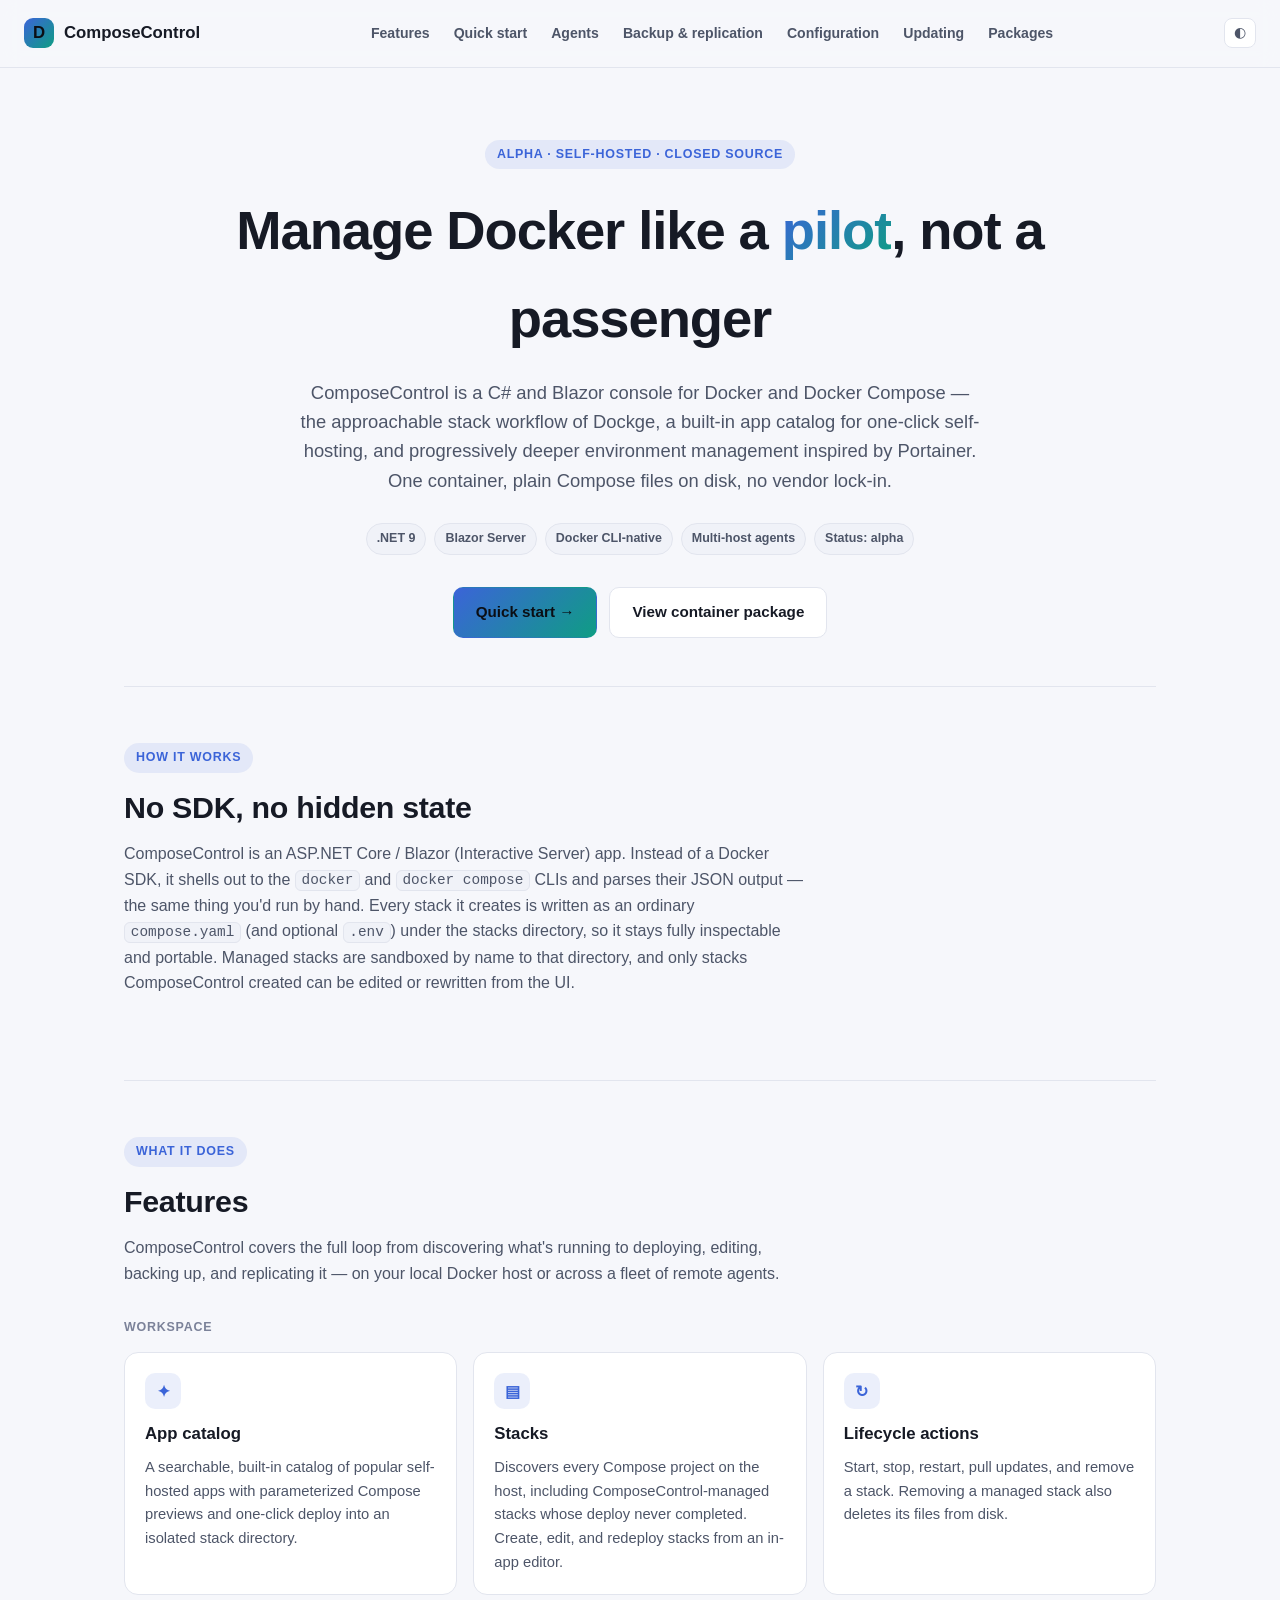
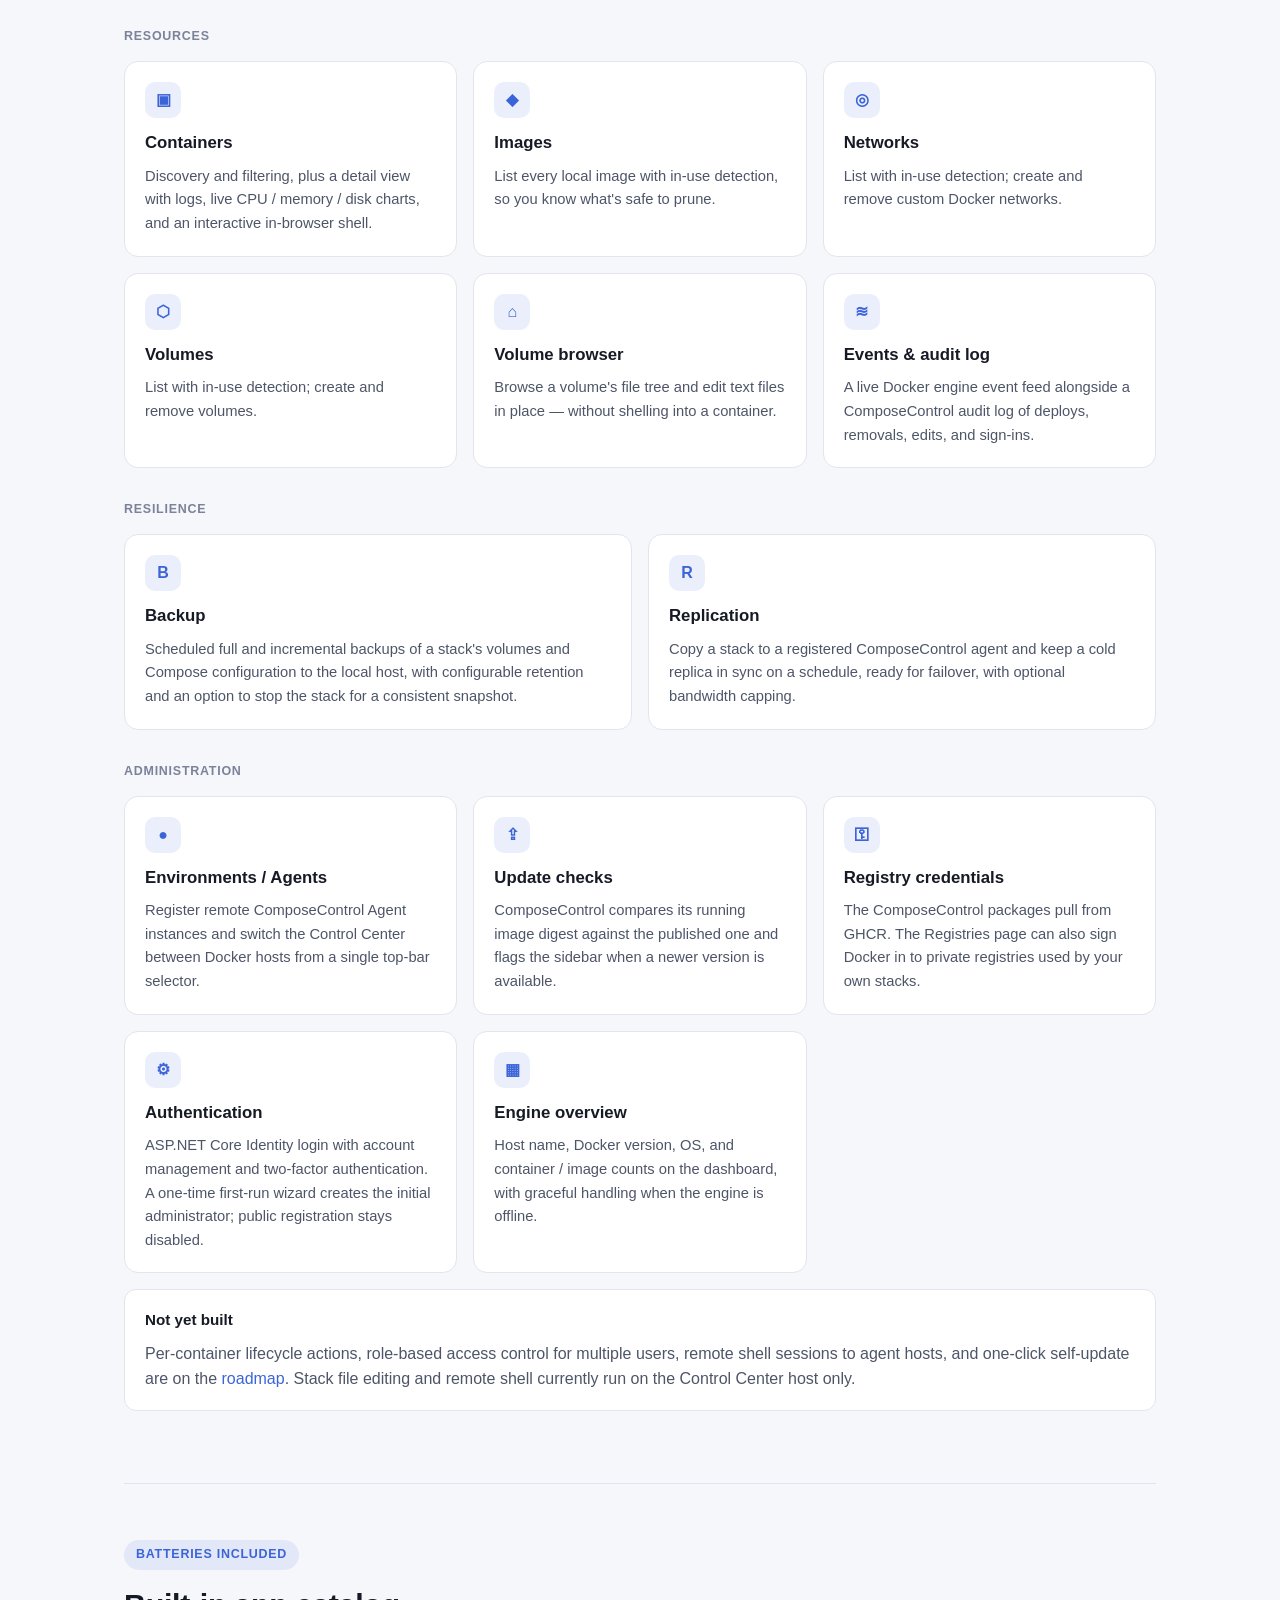
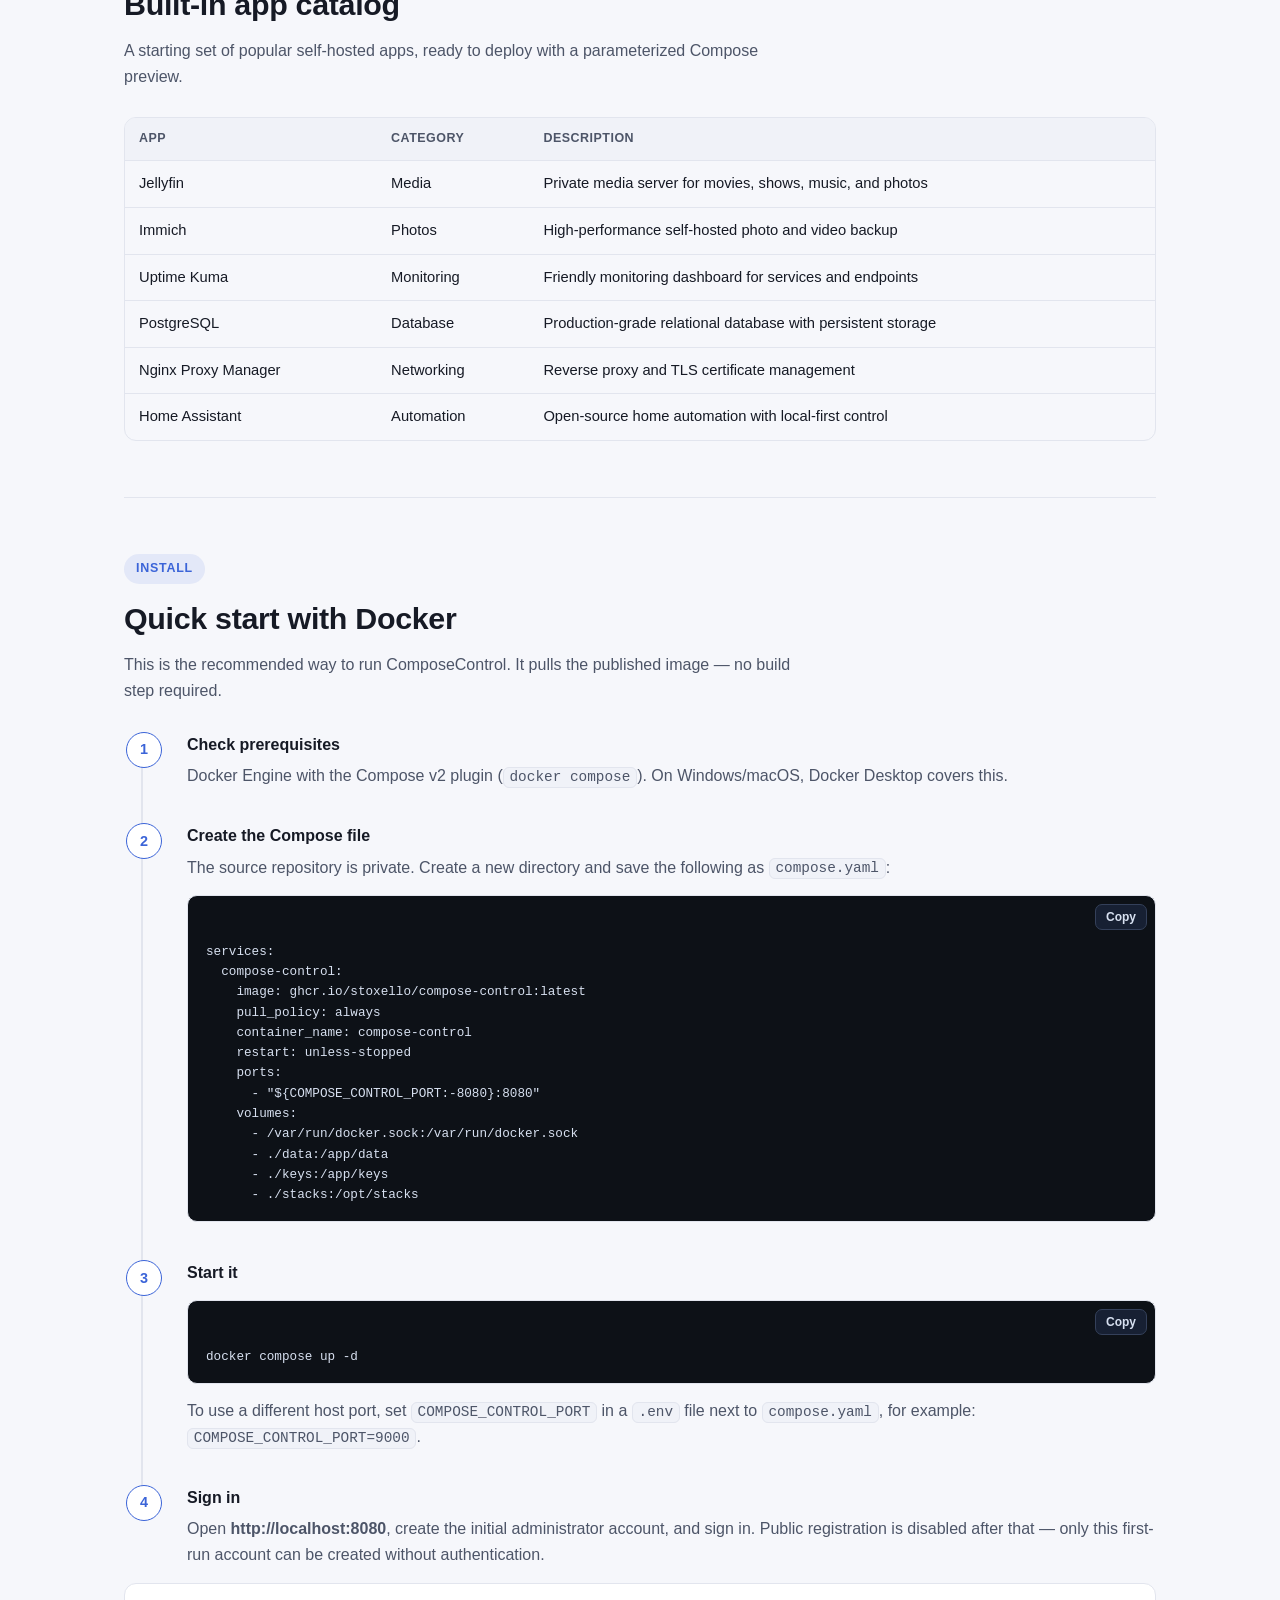
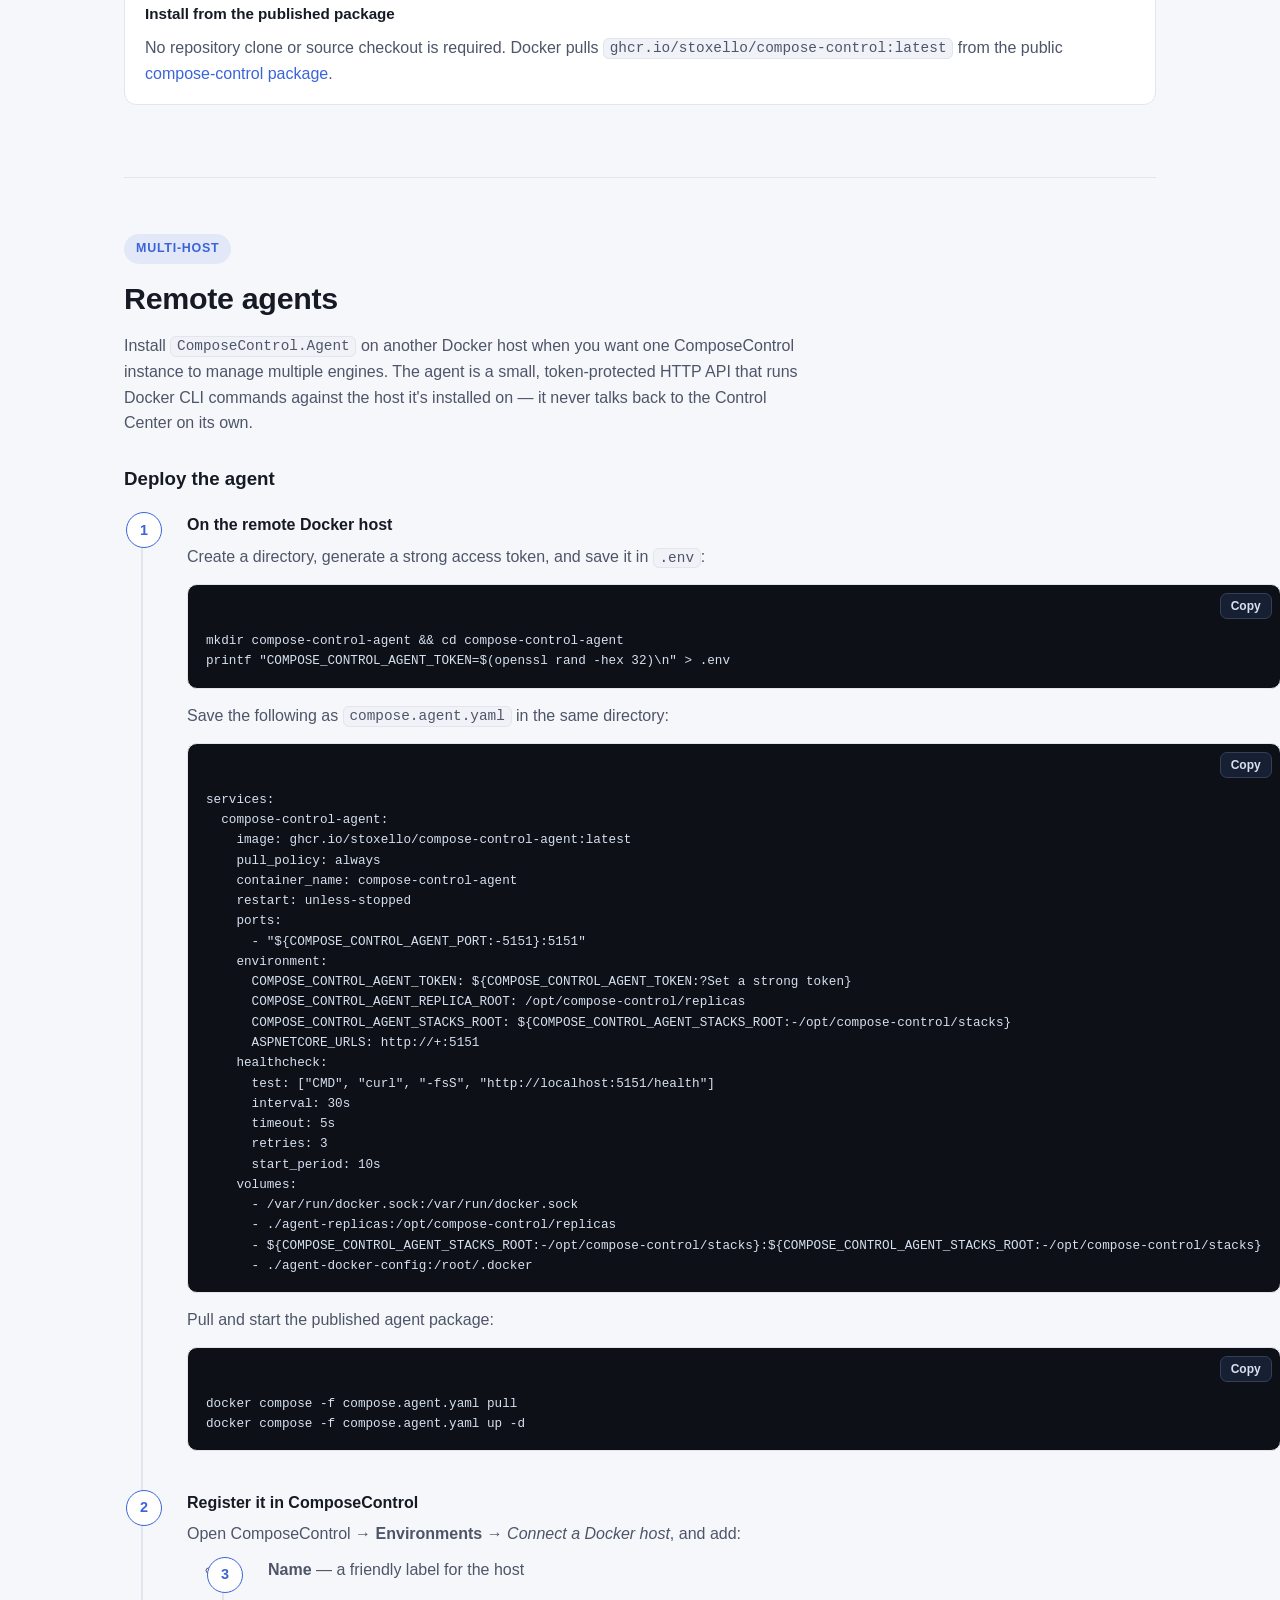
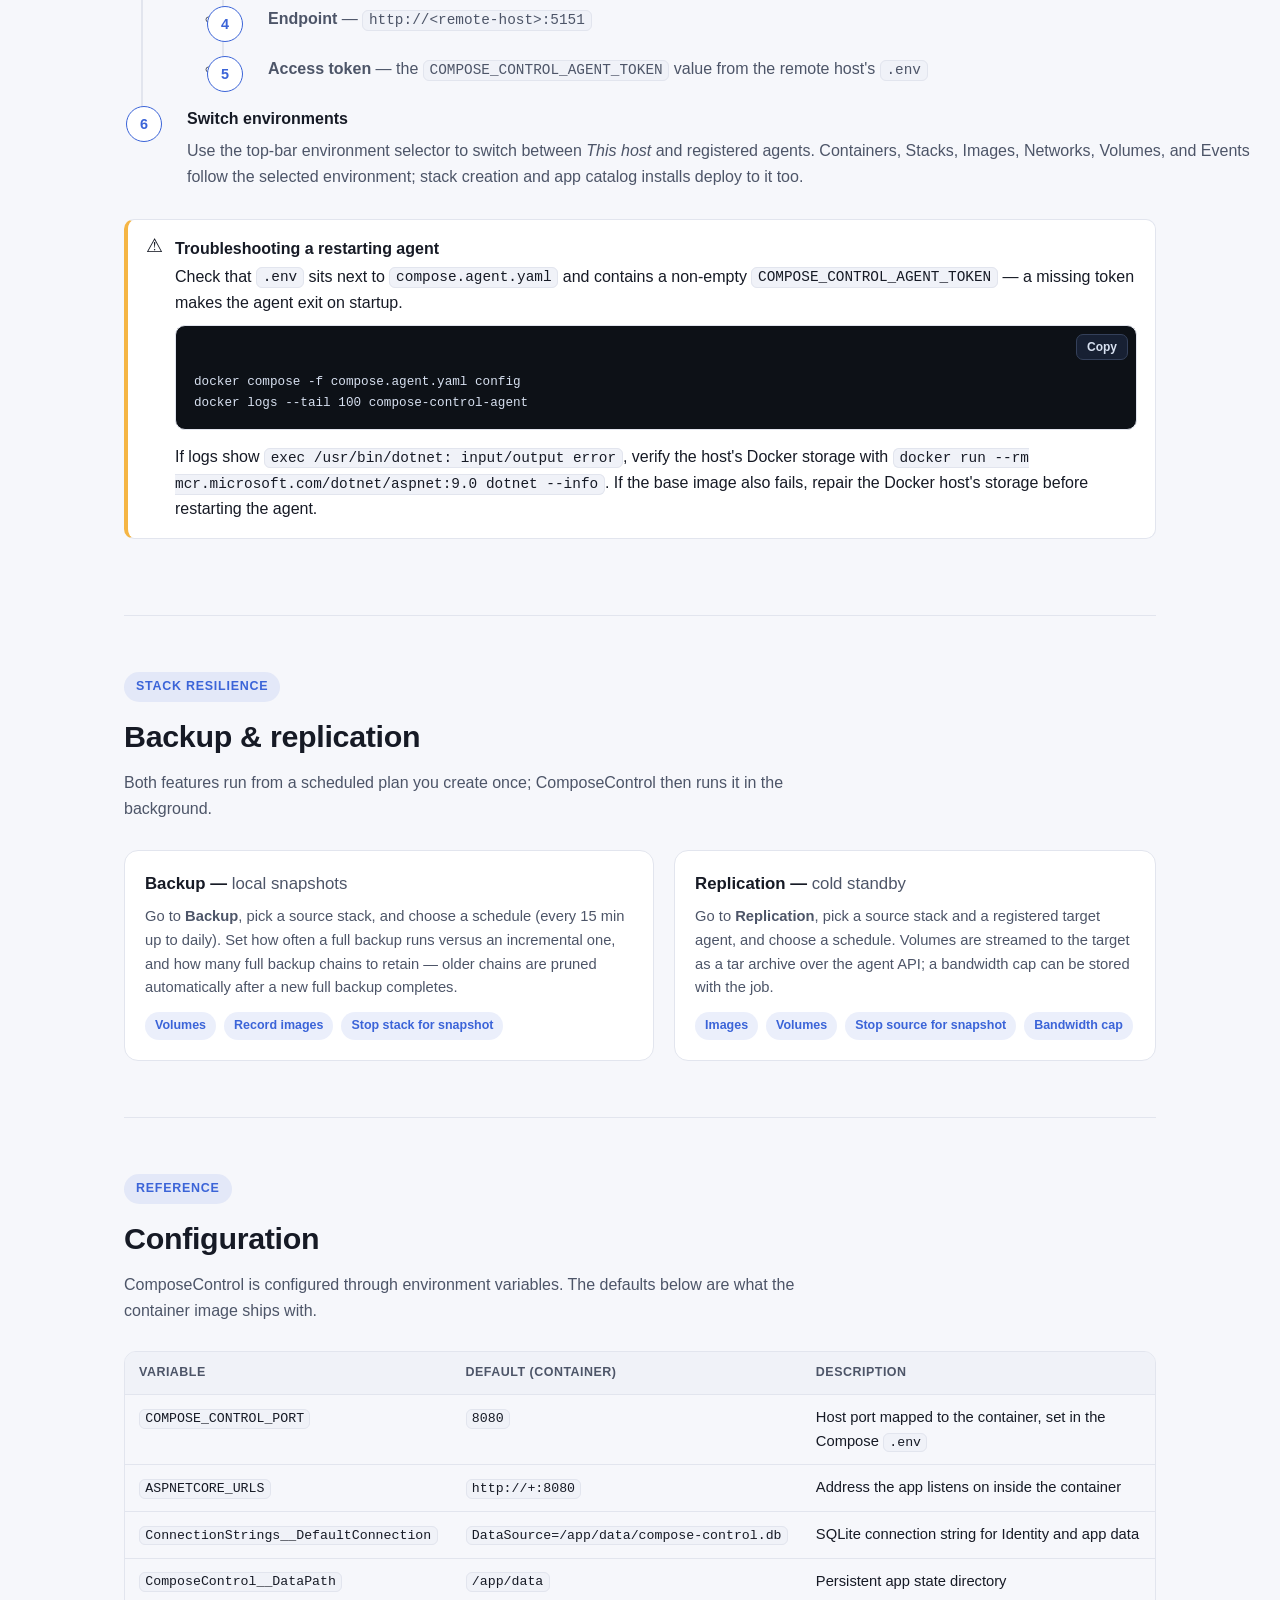
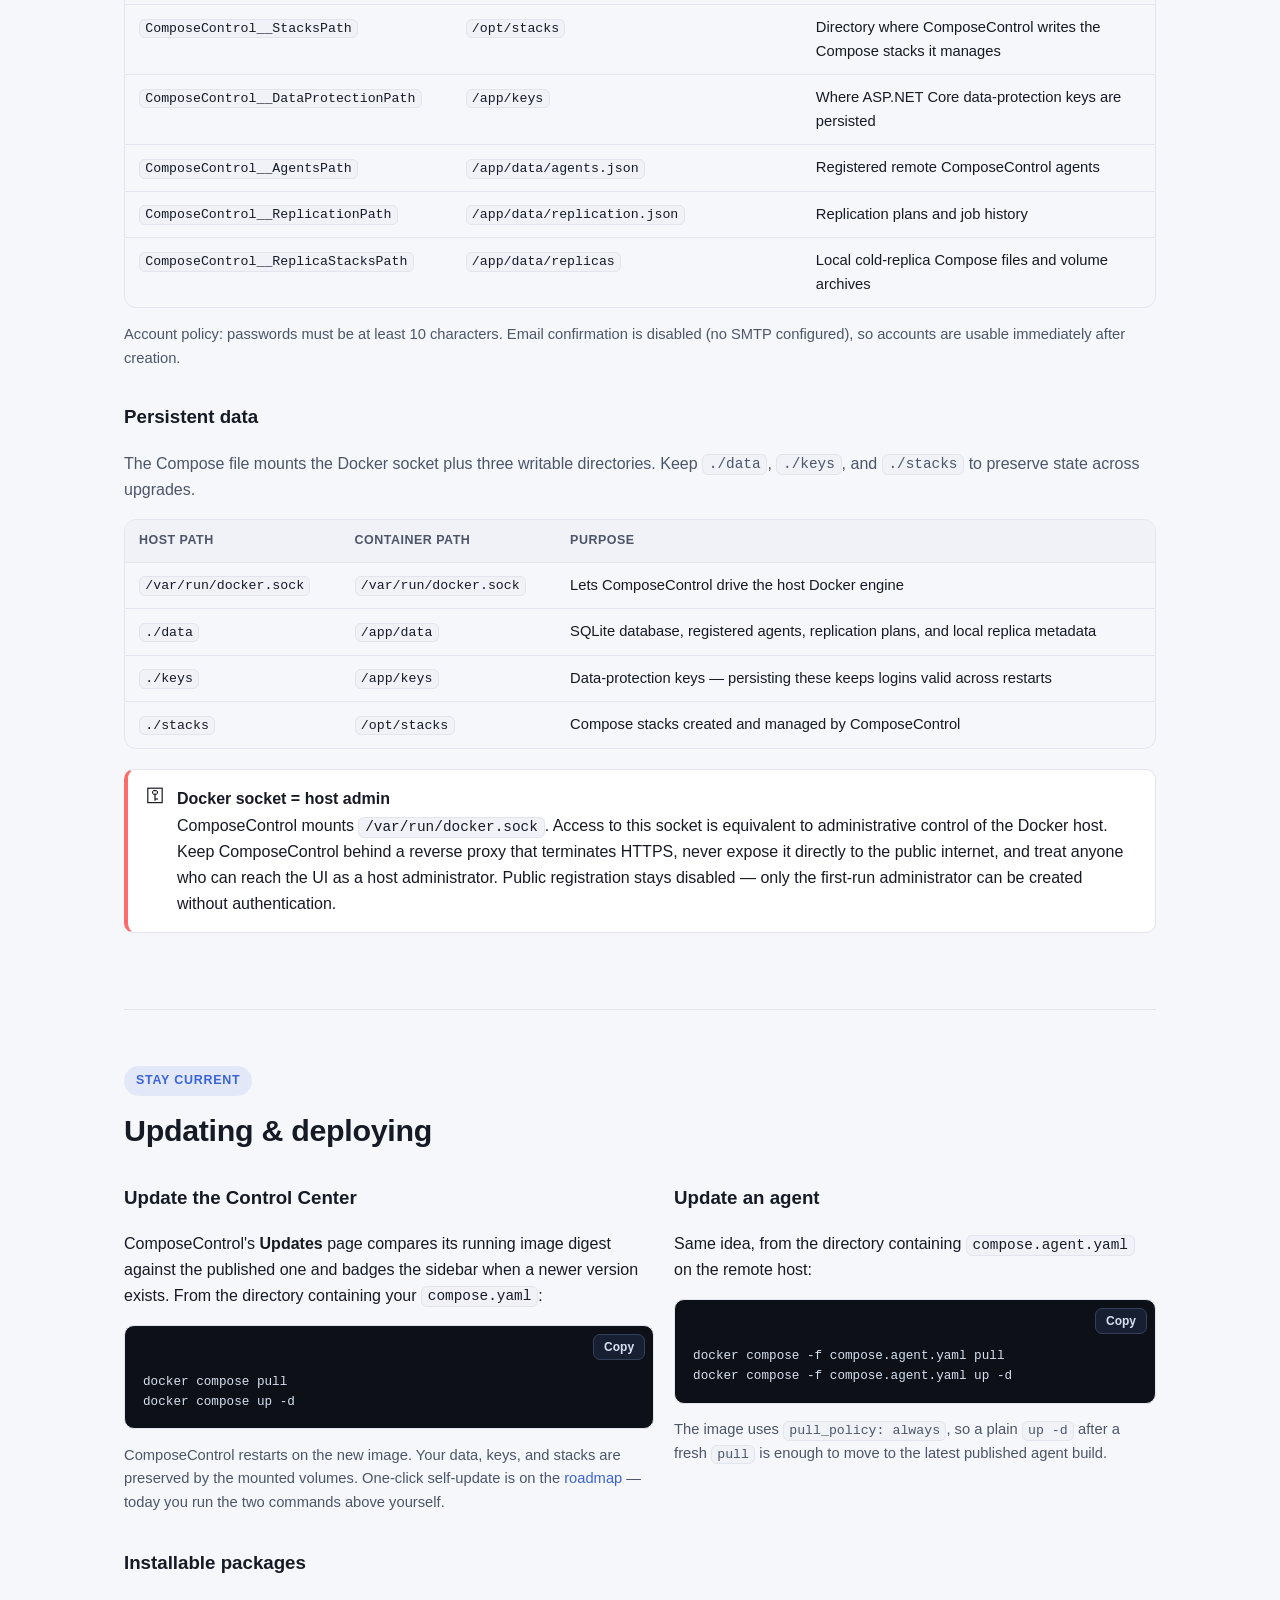
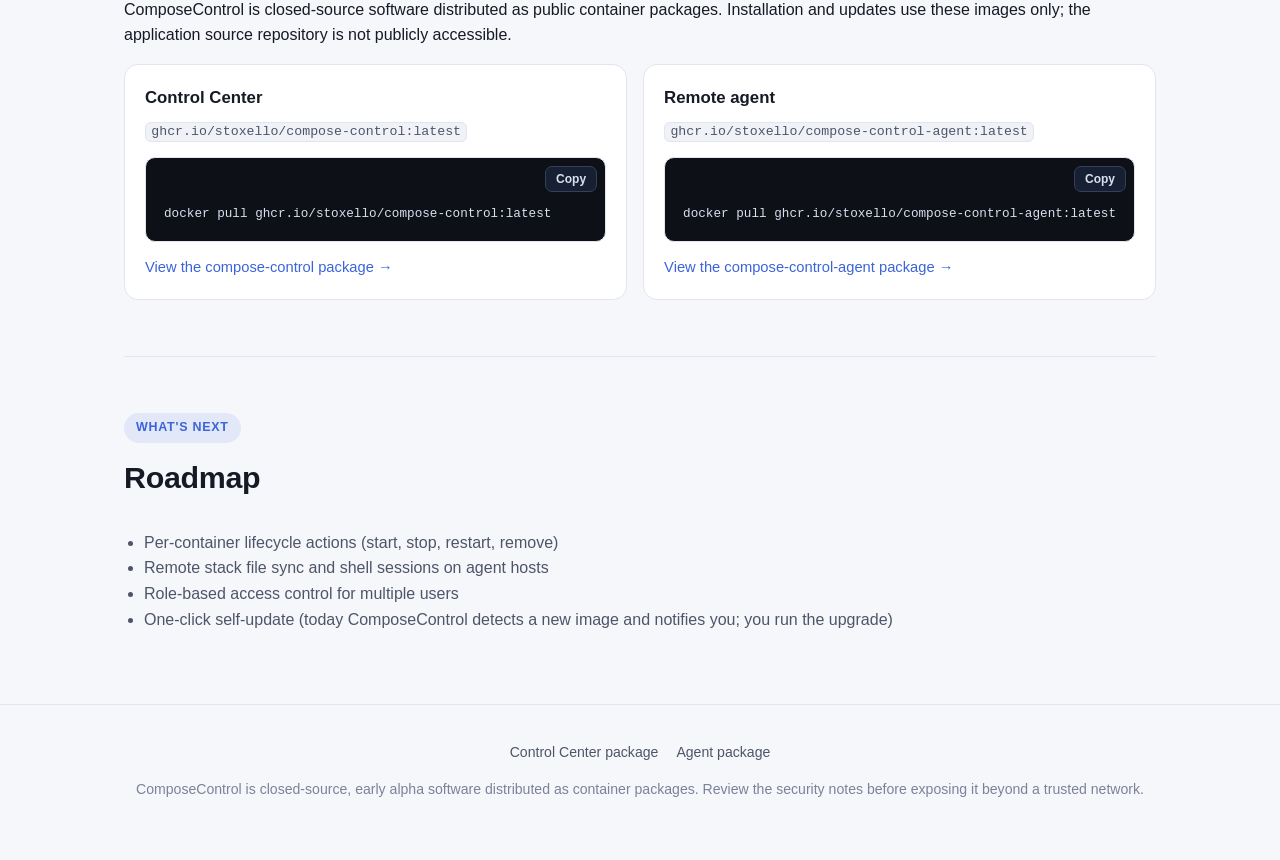
==== commit 4be6be56: "Document package-only installation" ====
--- a/docs/index.html
+++ b/docs/index.html
@@ -79,16 +79,25 @@
     font-size:0.9em;
   }
   pre{
+    position:relative;
     background:var(--code-bg);
     color:#d7e0f0;
     border:1px solid var(--border);
     border-radius:10px;
-    padding:16px 18px;
+    padding:46px 18px 16px;
     overflow-x:auto;
     font-size:0.88rem;
     max-width:100%;
   }
-  pre code{background:none;border:none;padding:0;}
+  pre code{display:block;background:none;border:none;padding:0;}
+  .copy-btn{
+    position:absolute;top:8px;right:8px;
+    border:1px solid #34405a;background:#172033;color:#d7e0f0;
+    border-radius:7px;padding:5px 10px;cursor:pointer;
+    font:600 0.75rem -apple-system, BlinkMacSystemFont, "Segoe UI", sans-serif;
+  }
+  .copy-btn:hover,.copy-btn:focus-visible{border-color:var(--accent);color:#fff;outline:none;}
+  .copy-btn.copied{border-color:var(--accent-2);color:var(--accent-2);}
 
   .skip-link{position:absolute;left:-999px;top:0;background:var(--accent);color:#fff;padding:8px 14px;border-radius:8px;z-index:100;}
   .skip-link:focus{left:12px;top:12px;}
@@ -268,7 +277,7 @@
     <a href="#resilience">Backup &amp; replication</a>
     <a href="#configuration">Configuration</a>
     <a href="#updating">Updating</a>
-    <a href="#deploying">Deploying</a>
+    <a href="#deploying">Packages</a>
   </nav>
   <div class="header-actions">
     <button class="icon-btn" id="theme-toggle" type="button" aria-label="Toggle color theme" title="Toggle color theme">◐</button>
@@ -278,7 +287,7 @@
 <main id="main">
 
   <section class="hero" style="border-top:none;">
-    <span class="eyebrow">Alpha · self-hosted · open source</span>
+    <span class="eyebrow">Alpha · self-hosted · closed source</span>
     <h1>Manage Docker like a <span>pilot</span>, not a passenger</h1>
     <p class="lead">
       ComposeControl is a C# and Blazor console for Docker and Docker Compose — the approachable stack workflow
@@ -294,7 +303,7 @@
     </div>
     <div class="cta-row">
       <a class="btn btn-primary" href="#quick-start">Quick start →</a>
-      <a class="btn btn-secondary" href="https://github.com/stoxello/ComposeControl" target="_blank" rel="noopener">View source on GitHub</a>
+      <a class="btn btn-secondary" href="https://github.com/users/stoxello/packages/container/package/compose-control" target="_blank" rel="noopener">View container package</a>
     </div>
   </section>
 
@@ -346,7 +355,7 @@
     <div class="grid cols-3">
       <div class="card"><div class="ico">●</div><h3>Environments / Agents</h3><p>Register remote ComposeControl Agent instances and switch the Control Center between Docker hosts from a single top-bar selector.</p></div>
       <div class="card"><div class="ico">⇪</div><h3>Update checks</h3><p>ComposeControl compares its running image digest against the published one and flags the sidebar when a newer version is available.</p></div>
-      <div class="card"><div class="ico">⚿</div><h3>Registry credentials</h3><p>Sign Docker in to a private registry (GHCR, Docker Hub, or custom) on the local host or a specific agent, so private images pull cleanly during installs and updates.</p></div>
+      <div class="card"><div class="ico">⚿</div><h3>Registry credentials</h3><p>The ComposeControl packages pull from GHCR. The Registries page can also sign Docker in to private registries used by your own stacks.</p></div>
       <div class="card"><div class="ico">⚙</div><h3>Authentication</h3><p>ASP.NET Core Identity login with account management and two-factor authentication. A one-time first-run wizard creates the initial administrator; public registration stays disabled.</p></div>
       <div class="card"><div class="ico">▦</div><h3>Engine overview</h3><p>Host name, Docker version, OS, and container / image counts on the dashboard, with graceful handling when the engine is offline.</p></div>
     </div>
@@ -391,18 +400,16 @@
         <p>Docker Engine with the Compose v2 plugin (<code>docker compose</code>). On Windows/macOS, Docker Desktop covers this.</p>
       </li>
       <li>
-        <h4>Get the Compose file</h4>
-        <p>Clone the repo, or create a <code>compose.yaml</code> yourself:</p>
-<pre><code>git clone https://github.com/stoxello/ComposeControl.git
-cd ComposeControl</code></pre>
+        <h4>Create the Compose file</h4>
+        <p>The source repository is private. Create a new directory and save the following as <code>compose.yaml</code>:</p>
 <pre><code>services:
-  ComposeControl:
-    image: ghcr.io/stoxello/ComposeControl:latest
+  compose-control:
+    image: ghcr.io/stoxello/compose-control:latest
     pull_policy: always
-    container_name: ComposeControl
+    container_name: compose-control
     restart: unless-stopped
     ports:
-      - "${ComposeControl_PORT:-8080}:8080"
+      - "${COMPOSE_CONTROL_PORT:-8080}:8080"
     volumes:
       - /var/run/docker.sock:/var/run/docker.sock
       - ./data:/app/data
@@ -412,7 +419,7 @@
       <li>
         <h4>Start it</h4>
 <pre><code>docker compose up -d</code></pre>
-        <p>To use a different host port, set <code>ComposeControl_PORT</code> (for example in a <code>.env</code> file next to <code>compose.yaml</code>): <code>ComposeControl_PORT=9000</code>.</p>
+        <p>To use a different host port, set <code>COMPOSE_CONTROL_PORT</code> in a <code>.env</code> file next to <code>compose.yaml</code>, for example: <code>COMPOSE_CONTROL_PORT=9000</code>.</p>
       </li>
       <li>
         <h4>Sign in</h4>
@@ -421,8 +428,8 @@
     </ol>
 
     <div class="callout">
-      <h4>Private GHCR package?</h4>
-      <p style="margin:0;color:var(--text-dim);">Run <code>docker login ghcr.io</code> once before <code>docker compose up -d</code>, or add the credential through ComposeControl's <a href="#registries">registry credentials</a> page after first sign-in.</p>
+      <h4>Install from the published package</h4>
+      <p style="margin:0;color:var(--text-dim);">No repository clone or source checkout is required. Docker pulls <code>ghcr.io/stoxello/compose-control:latest</code> from the public <a href="https://github.com/users/stoxello/packages/container/package/compose-control" target="_blank" rel="noopener">compose-control package</a>.</p>
     </div>
   </section>
 
@@ -430,7 +437,7 @@
     <div class="section-head">
       <span class="eyebrow">Multi-host</span>
       <h2>Remote agents</h2>
-      <p>Install <code>ComposeControl.Agent</code> on another Docker host when you want one ComposeControl Control Center
+      <p>Install <code>ComposeControl.Agent</code> on another Docker host when you want one ComposeControl instance
       to manage multiple engines. The agent is a small, token-protected HTTP API that runs Docker CLI commands
       against the host it's installed on — it never talks back to the Control Center on its own.</p>
     </div>
@@ -441,8 +448,36 @@
         <ol class="steps">
           <li>
             <h4>On the remote Docker host</h4>
-<pre><code>curl -O https://raw.githubusercontent.com/stoxello/ComposeControl/main/compose.agent.yaml
-printf "ComposeControl_AGENT_TOKEN=$(openssl rand -hex 32)\n" &gt; .env
+            <p>Create a directory, generate a strong access token, and save it in <code>.env</code>:</p>
+<pre><code>mkdir compose-control-agent &amp;&amp; cd compose-control-agent
+printf "COMPOSE_CONTROL_AGENT_TOKEN=$(openssl rand -hex 32)\n" &gt; .env</code></pre>
+            <p>Save the following as <code>compose.agent.yaml</code> in the same directory:</p>
+<pre><code>services:
+  compose-control-agent:
+    image: ghcr.io/stoxello/compose-control-agent:latest
+    pull_policy: always
+    container_name: compose-control-agent
+    restart: unless-stopped
+    ports:
+      - "${COMPOSE_CONTROL_AGENT_PORT:-5151}:5151"
+    environment:
+      COMPOSE_CONTROL_AGENT_TOKEN: ${COMPOSE_CONTROL_AGENT_TOKEN:?Set a strong token}
+      COMPOSE_CONTROL_AGENT_REPLICA_ROOT: /opt/compose-control/replicas
+      COMPOSE_CONTROL_AGENT_STACKS_ROOT: ${COMPOSE_CONTROL_AGENT_STACKS_ROOT:-/opt/compose-control/stacks}
+      ASPNETCORE_URLS: http://+:5151
+    healthcheck:
+      test: ["CMD", "curl", "-fsS", "http://localhost:5151/health"]
+      interval: 30s
+      timeout: 5s
+      retries: 3
+      start_period: 10s
+    volumes:
+      - /var/run/docker.sock:/var/run/docker.sock
+      - ./agent-replicas:/opt/compose-control/replicas
+      - ${COMPOSE_CONTROL_AGENT_STACKS_ROOT:-/opt/compose-control/stacks}:${COMPOSE_CONTROL_AGENT_STACKS_ROOT:-/opt/compose-control/stacks}
+      - ./agent-docker-config:/root/.docker</code></pre>
+            <p>Pull and start the published agent package:</p>
+<pre><code>docker compose -f compose.agent.yaml pull
 docker compose -f compose.agent.yaml up -d</code></pre>
           </li>
           <li>
@@ -451,7 +486,7 @@
             <ul style="color:var(--text-dim);margin:0 0 0 18px;padding:0;">
               <li><strong>Name</strong> — a friendly label for the host</li>
               <li><strong>Endpoint</strong> — <code>http://&lt;remote-host&gt;:5151</code></li>
-              <li><strong>Access token</strong> — the <code>ComposeControl_AGENT_TOKEN</code> value from the remote host's <code>.env</code></li>
+              <li><strong>Access token</strong> — the <code>COMPOSE_CONTROL_AGENT_TOKEN</code> value from the remote host's <code>.env</code></li>
             </ul>
           </li>
           <li>
@@ -463,7 +498,7 @@
       <div>
         <div class="card" style="margin-bottom:16px;">
           <h3 style="margin-top:0;">Stacks created for an agent</h3>
-          <p>Stored under <code>/opt/ComposeControl/stacks</code> on that host by default. Set <code>ComposeControl_AGENT_STACKS_ROOT</code> in the agent's <code>.env</code> to use a different absolute host path.</p>
+          <p>Stored under <code>/opt/compose-control/stacks</code> on that host by default. Set <code>COMPOSE_CONTROL_AGENT_STACKS_ROOT</code> in the agent's <code>.env</code> to use a different absolute host path.</p>
         </div>
         <div class="card">
           <h3 style="margin-top:0;">What the agent exposes</h3>
@@ -485,10 +520,10 @@
       <span class="ico">⚠</span>
       <div>
         <strong>Troubleshooting a restarting agent</strong>
-        Check that <code>.env</code> sits next to <code>compose.agent.yaml</code> and contains a non-empty <code>ComposeControl_AGENT_TOKEN</code> — a missing token makes the agent exit on startup.
+        Check that <code>.env</code> sits next to <code>compose.agent.yaml</code> and contains a non-empty <code>COMPOSE_CONTROL_AGENT_TOKEN</code> — a missing token makes the agent exit on startup.
 <pre style="margin-top:10px;"><code>docker compose -f compose.agent.yaml config
-docker logs --tail 100 ComposeControl-agent</code></pre>
-        <p style="margin:10px 0 0;">If logs show <code>exec /usr/bin/dotnet: input/output error</code>, verify host Docker storage: <code>docker run --rm mcr.microsoft.com/dotnet/aspnet:9.0 dotnet --info</code>. If that also fails, run <a href="https://github.com/stoxello/ComposeControl/blob/main/scripts/repair-docker-dotnet-io.sh" target="_blank" rel="noopener"><code>scripts/repair-docker-dotnet-io.sh</code></a> on the Ubuntu host — normally first, and only with <code>--reset-docker-storage</code> if Docker still can't execute the base image.</p>
+docker logs --tail 100 compose-control-agent</code></pre>
+        <p style="margin:10px 0 0;">If logs show <code>exec /usr/bin/dotnet: input/output error</code>, verify the host's Docker storage with <code>docker run --rm mcr.microsoft.com/dotnet/aspnet:9.0 dotnet --info</code>. If the base image also fails, repair the Docker host's storage before restarting the agent.</p>
       </div>
     </div>
   </section>
@@ -537,9 +572,9 @@
       <table>
         <thead><tr><th>Variable</th><th>Default (container)</th><th>Description</th></tr></thead>
         <tbody>
-          <tr><td><code>ComposeControl_PORT</code></td><td><code>8080</code></td><td>Host port mapped to the container, set in the Compose <code>.env</code></td></tr>
+          <tr><td><code>COMPOSE_CONTROL_PORT</code></td><td><code>8080</code></td><td>Host port mapped to the container, set in the Compose <code>.env</code></td></tr>
           <tr><td><code>ASPNETCORE_URLS</code></td><td><code>http://+:8080</code></td><td>Address the app listens on inside the container</td></tr>
-          <tr><td><code>ConnectionStrings__DefaultConnection</code></td><td><code>DataSource=/app/data/ComposeControl.db</code></td><td>SQLite connection string for Identity and app data</td></tr>
+          <tr><td><code>ConnectionStrings__DefaultConnection</code></td><td><code>DataSource=/app/data/compose-control.db</code></td><td>SQLite connection string for Identity and app data</td></tr>
           <tr><td><code>ComposeControl__DataPath</code></td><td><code>/app/data</code></td><td>Persistent app state directory</td></tr>
           <tr><td><code>ComposeControl__StacksPath</code></td><td><code>/opt/stacks</code></td><td>Directory where ComposeControl writes the Compose stacks it manages</td></tr>
           <tr><td><code>ComposeControl__DataProtectionPath</code></td><td><code>/app/keys</code></td><td>Where ASP.NET Core data-protection keys are persisted</td></tr>
@@ -598,45 +633,22 @@
       </div>
     </div>
 
-    <h3 id="deploying">Build the Control Center from source</h3>
-    <p>To build the image locally instead of pulling from GHCR, layer the build overlay over the base Compose file:</p>
-<pre><code>docker compose -f compose.yaml -f compose.build.yaml up -d --build</code></pre>
-    <p style="color:var(--text-dim);">This builds from the repository <code>Dockerfile</code> — a multi-stage build on the .NET 9 SDK that also copies the Docker CLI and Compose plugin into the runtime image.</p>
-
-    <h3>Local development</h3>
-    <p style="color:var(--text-dim);">Requires the <a href="https://dotnet.microsoft.com/download" target="_blank" rel="noopener">.NET 9 SDK</a> and a running Docker Desktop or Docker Engine.</p>
-<pre><code>dotnet run --project ./src/ComposeControl.Web</code></pre>
-    <p style="color:var(--text-dim);">Open <strong>http://localhost:5146</strong> (or <code>https://localhost:7142</code>), create the initial account, and sign in. Docker must be running for engine data and deployments to work.</p>
-
-    <h3>Run the test suite</h3>
-<pre><code>dotnet test</code></pre>
-    <p style="color:var(--text-dim);">The <code>tests/ComposeControl.Web.Tests</code> project covers the app catalog, app deployment, stack, setup, resource (image/network/volume), agent registry, backup, replication, registry credential, audit, and update services.</p>
-
-    <h3>Publish the image (maintainers)</h3>
-    <p style="color:var(--text-dim);">The public image is published to GitHub Container Registry as <code>ghcr.io/stoxello/ComposeControl</code>, using a GitHub Personal Access Token with the <code>write:packages</code> scope, supplied through an environment variable — never hard-coded or committed.</p>
-<pre><code>$env:GHCR_TOKEN = "&lt;github-pat-with-write:packages&gt;"
-.\ghcr-publish.ps1 -Owner stoxello -Version 0.1.0</code></pre>
-    <p style="color:var(--text-dim);">The script logs in to <code>ghcr.io</code>, builds from the local <code>Dockerfile</code>, pushes the version tag, and also updates <code>:latest</code> (pass <code>-NoLatestTag</code> to skip that). It logs out afterward so credentials don't linger in your Docker config. The same script publishes the remote agent image:</p>
-<pre><code>.\ghcr-publish.ps1 -Owner stoxello -Image ComposeControl-agent -Version 0.1.0</code></pre>
-  </section>
-
-  <section id="structure" class="anchor-offset">
-    <div class="section-head">
-      <span class="eyebrow">Under the hood</span>
-      <h2>Project structure</h2>
-    </div>
-<pre><code>src/ComposeControl.Web        Blazor UI, Identity, app catalog, and Docker services
-  Components/             Razor pages and layouts (Apps, Stacks, Containers, Account)
-  Services/                DockerCliService, StackService, AppDeploymentService, SetupService,
-                            BackupService, ReplicationService, AgentRegistry, UpdateService
-  Data/                    EF Core DbContext and Identity migrations
-src/ComposeControl.Agent       Lightweight token-protected HTTP agent for remote Docker hosts
-tests/ComposeControl.Web.Tests xUnit test suite
-Dockerfile                Multi-stage build (SDK build -&gt; aspnet runtime + docker CLI)
-compose.agent.yaml        Deployment Compose file for a remote ComposeControl Agent
-compose.yaml               Deployment Compose file (pulls from GHCR)
-compose.build.yaml        Overlay to build the image from source
-ghcr-publish.ps1           Build and publish images to GitHub Container Registry</code></pre>
+    <h3 id="deploying">Installable packages</h3>
+    <p>ComposeControl is closed-source software distributed as public container packages. Installation and updates use these images only; the application source repository is not publicly accessible.</p>
+    <div class="grid cols-2">
+      <div class="card">
+        <h3 style="margin-top:0;">Control Center</h3>
+        <p><code>ghcr.io/stoxello/compose-control:latest</code></p>
+<pre><code>docker pull ghcr.io/stoxello/compose-control:latest</code></pre>
+        <p><a href="https://github.com/users/stoxello/packages/container/package/compose-control" target="_blank" rel="noopener">View the compose-control package →</a></p>
+      </div>
+      <div class="card">
+        <h3 style="margin-top:0;">Remote agent</h3>
+        <p><code>ghcr.io/stoxello/compose-control-agent:latest</code></p>
+<pre><code>docker pull ghcr.io/stoxello/compose-control-agent:latest</code></pre>
+        <p><a href="https://github.com/users/stoxello/packages/container/package/compose-control-agent" target="_blank" rel="noopener">View the compose-control-agent package →</a></p>
+      </div>
+    </div>
   </section>
 
   <section id="roadmap" class="anchor-offset">
@@ -656,11 +668,10 @@
 
 <footer>
   <div class="foot-links">
-    <a href="https://github.com/stoxello/ComposeControl" target="_blank" rel="noopener">Repository</a>
-    <a href="https://github.com/stoxello/ComposeControl/issues" target="_blank" rel="noopener">Issues</a>
-    <a href="https://github.com/stoxello/ComposeControl/blob/main/README.md" target="_blank" rel="noopener">README</a>
+    <a href="https://github.com/users/stoxello/packages/container/package/compose-control" target="_blank" rel="noopener">Control Center package</a>
+    <a href="https://github.com/users/stoxello/packages/container/package/compose-control-agent" target="_blank" rel="noopener">Agent package</a>
   </div>
-  <div>ComposeControl is early alpha software. Review the security notes before exposing it beyond a trusted network.</div>
+  <div>ComposeControl is closed-source, early alpha software distributed as container packages. Review the security notes before exposing it beyond a trusted network.</div>
 </footer>
 
 <script>
@@ -678,6 +689,50 @@
       root.setAttribute('data-theme', next);
       try { localStorage.setItem('ComposeControl-docs-theme', next); } catch(e) {}
     });
+
+    function fallbackCopy(text){
+      var area = document.createElement('textarea');
+      area.value = text;
+      area.setAttribute('readonly', '');
+      area.style.position = 'fixed';
+      area.style.opacity = '0';
+      document.body.appendChild(area);
+      area.select();
+      var copied = document.execCommand('copy');
+      document.body.removeChild(area);
+      return copied;
+    }
+
+    document.querySelectorAll('pre').forEach(function(pre, index){
+      var code = pre.querySelector('code');
+      if (!code) return;
+      var copy = document.createElement('button');
+      copy.type = 'button';
+      copy.className = 'copy-btn';
+      copy.textContent = 'Copy';
+      copy.setAttribute('aria-label', 'Copy code block ' + (index + 1));
+      copy.addEventListener('click', async function(){
+        var text = code.innerText;
+        var copied = false;
+        try {
+          if (navigator.clipboard && window.isSecureContext) {
+            await navigator.clipboard.writeText(text);
+            copied = true;
+          } else {
+            copied = fallbackCopy(text);
+          }
+        } catch(e) {
+          copied = fallbackCopy(text);
+        }
+        copy.textContent = copied ? 'Copied!' : 'Copy failed';
+        copy.classList.toggle('copied', copied);
+        window.setTimeout(function(){
+          copy.textContent = 'Copy';
+          copy.classList.remove('copied');
+        }, 1600);
+      });
+      pre.appendChild(copy);
+    });
   })();
 </script>
 </body>
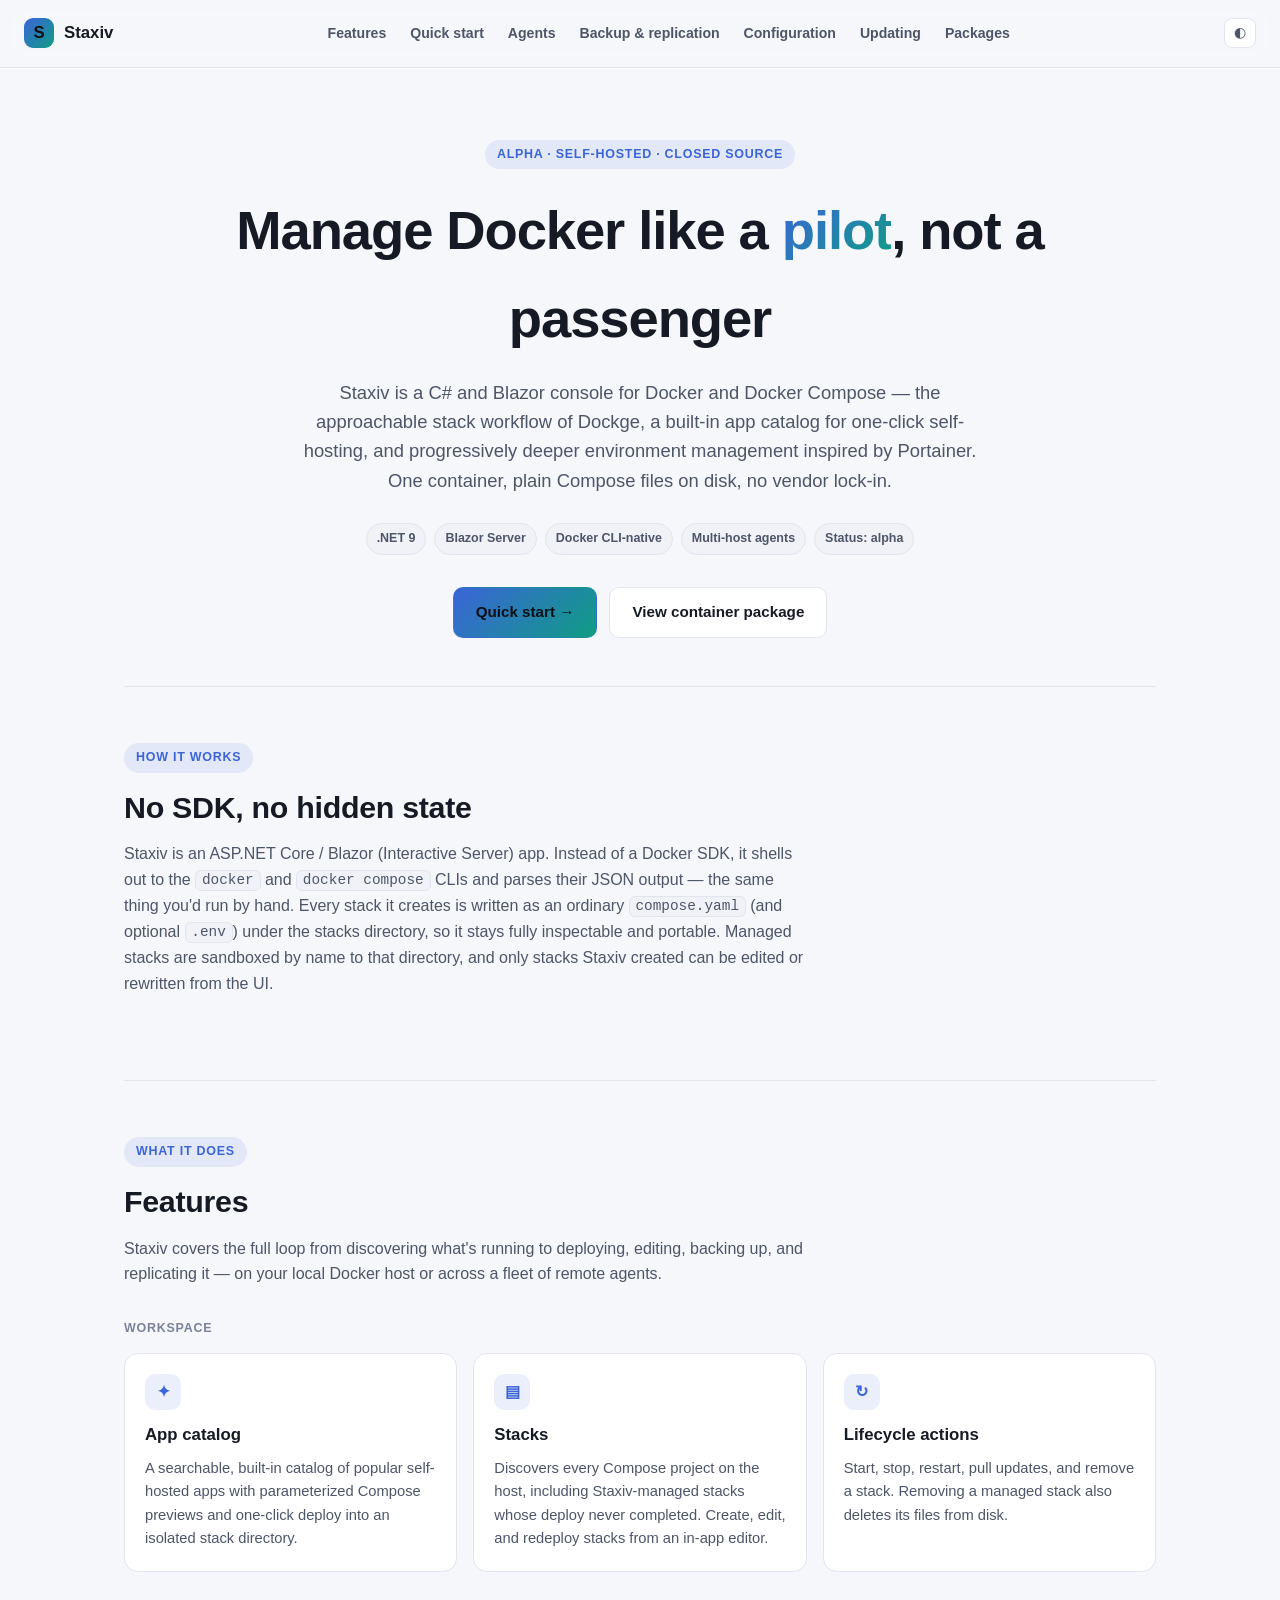
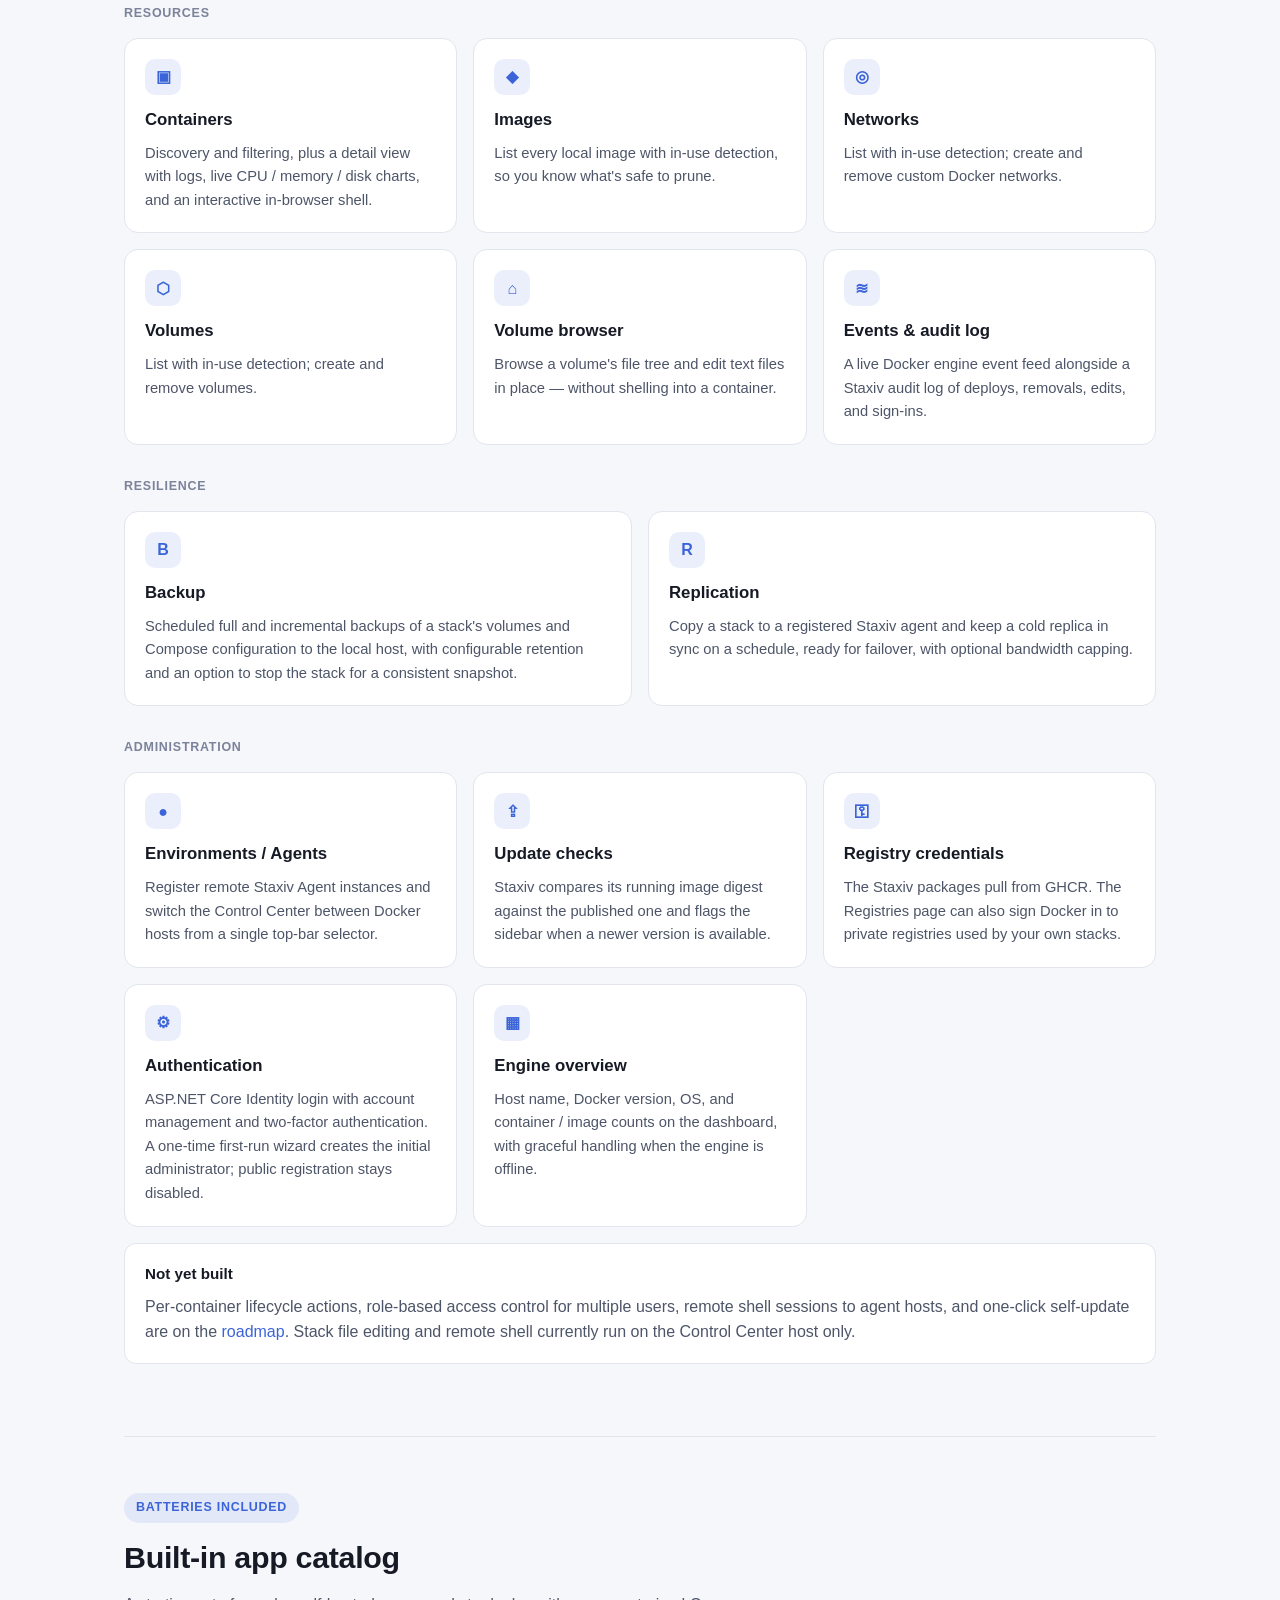
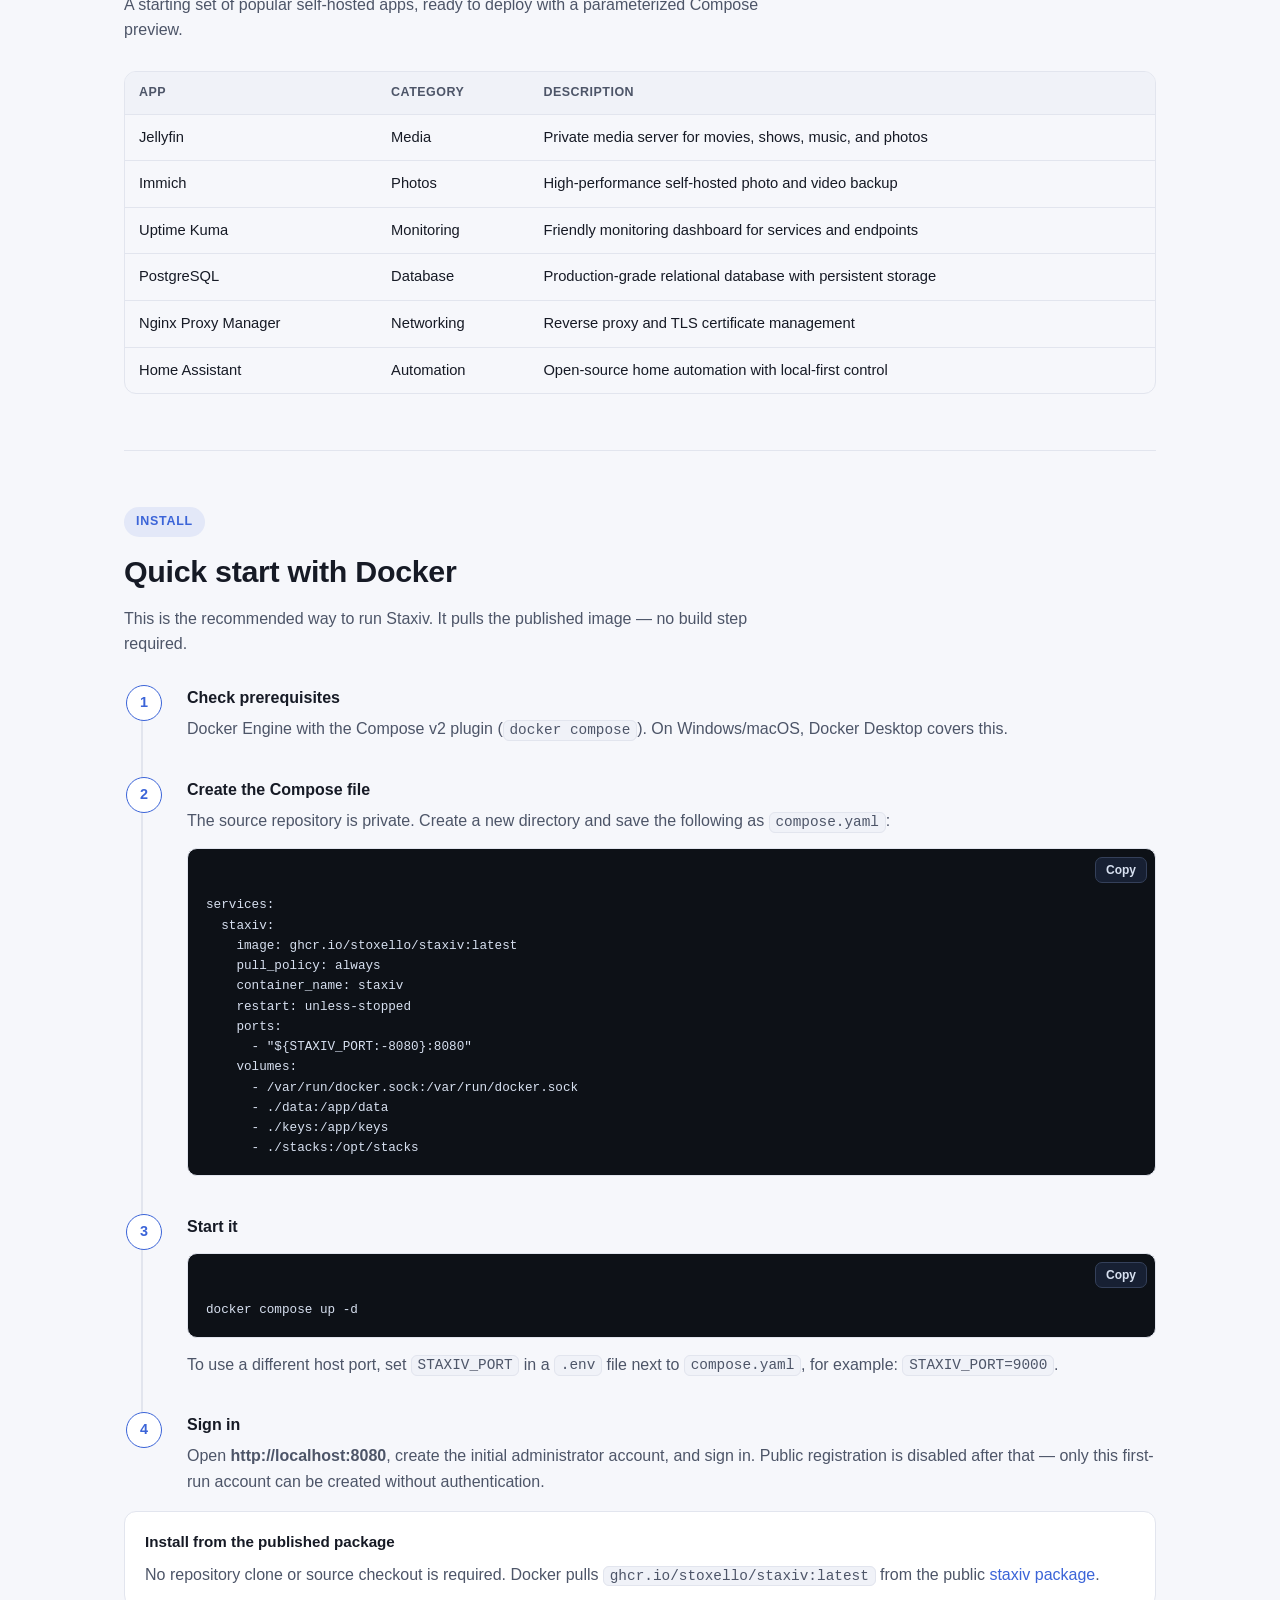
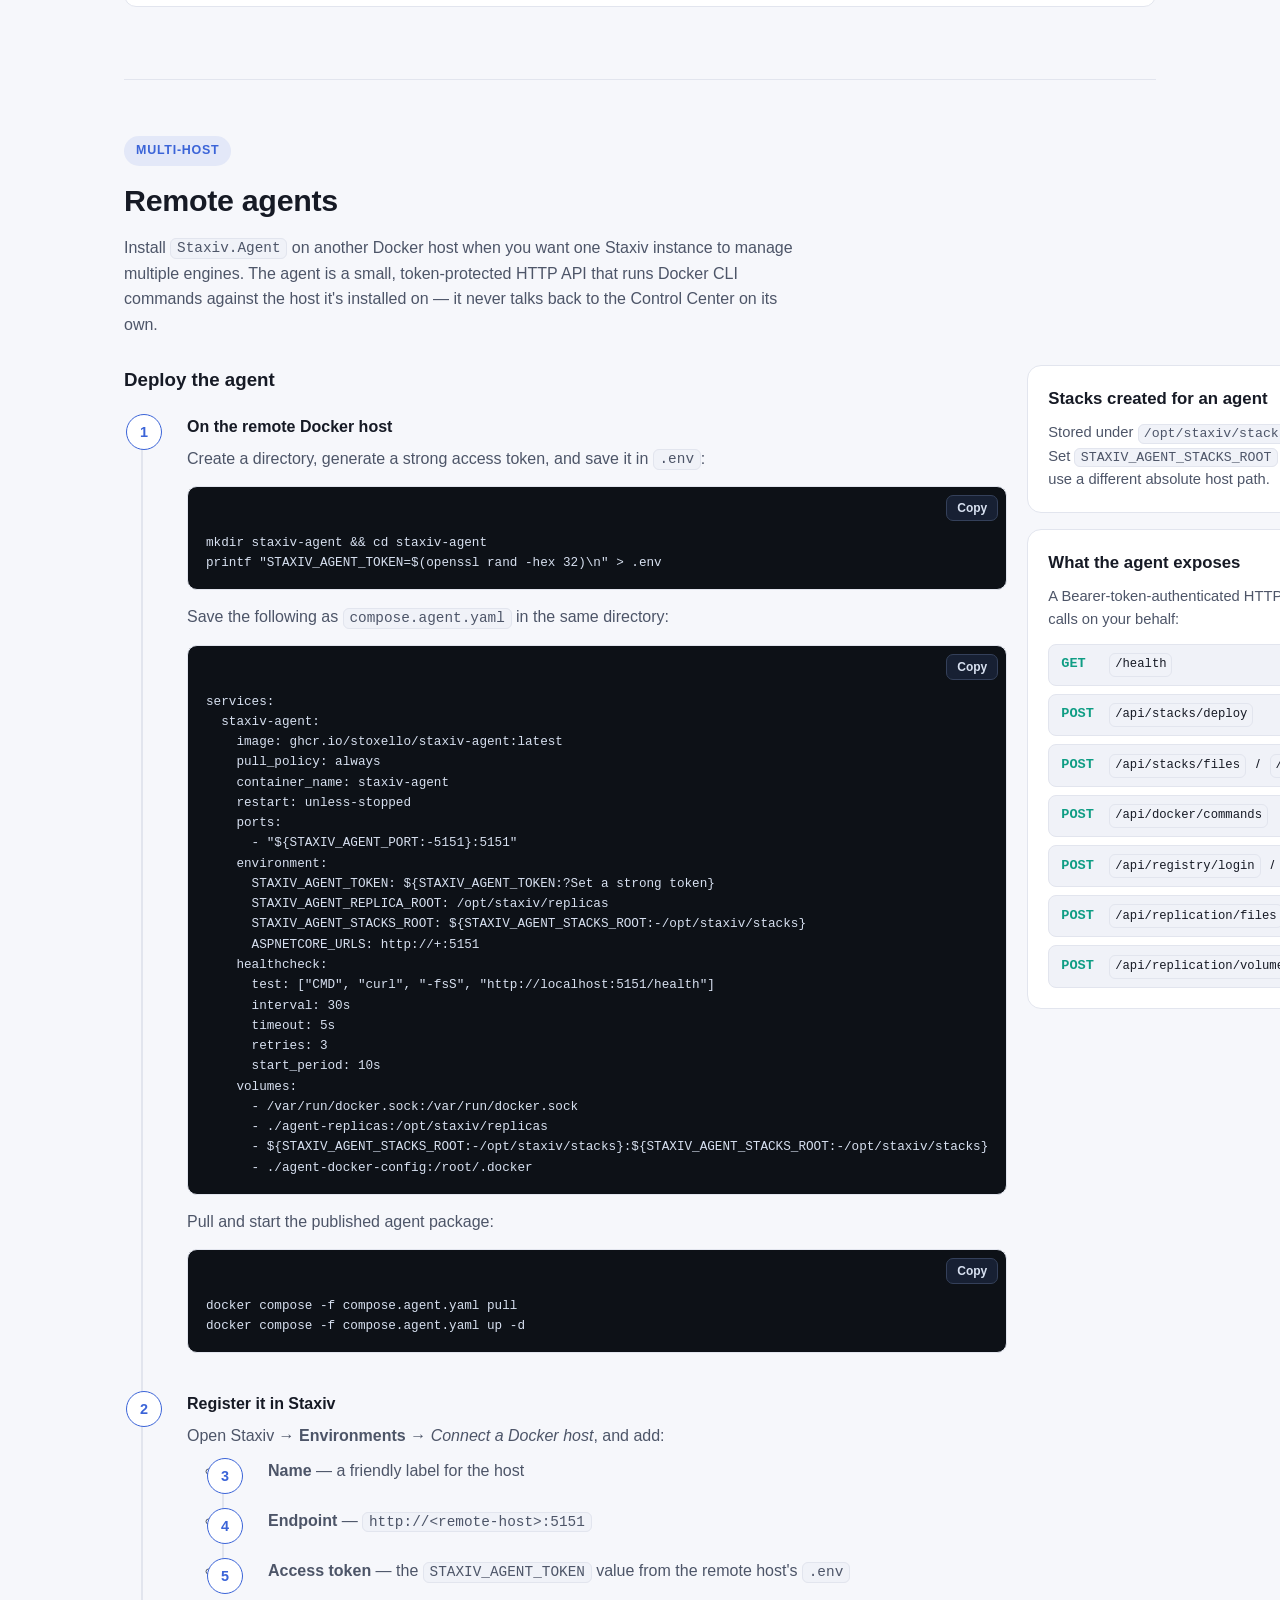
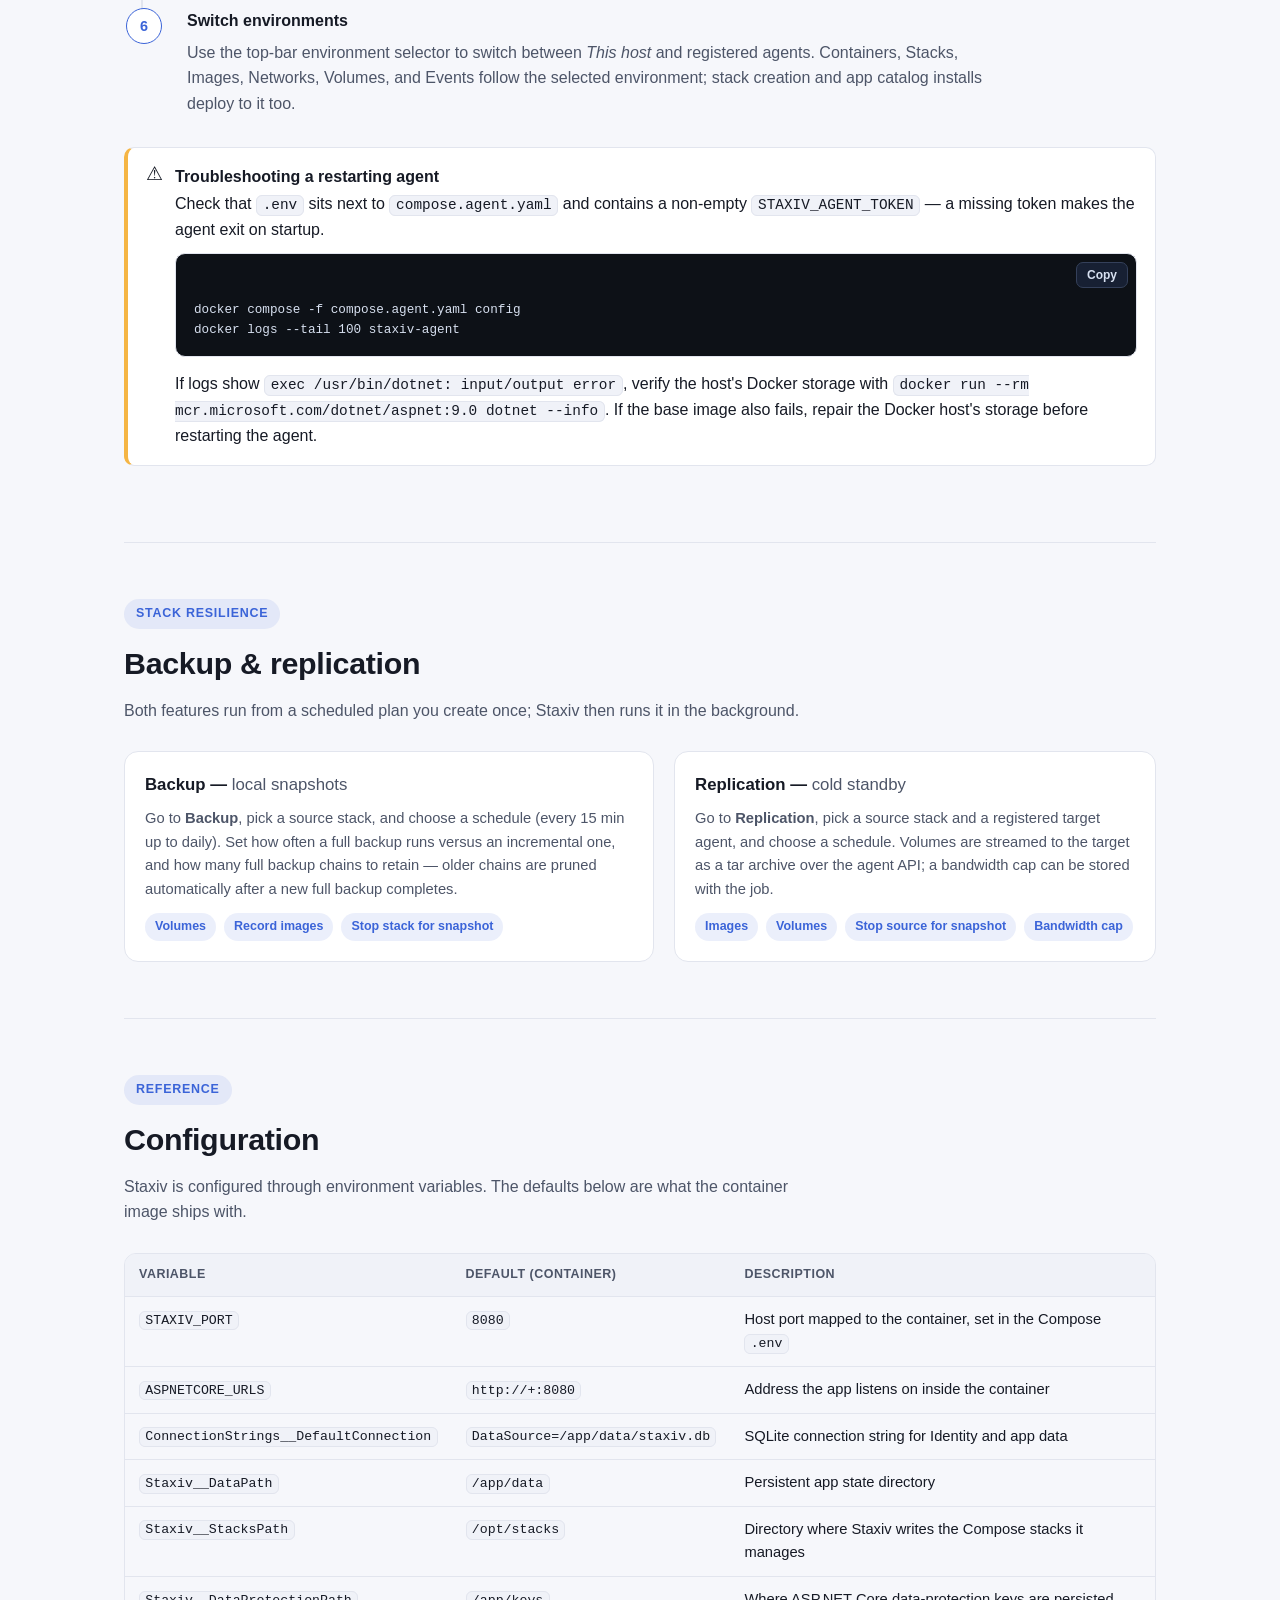
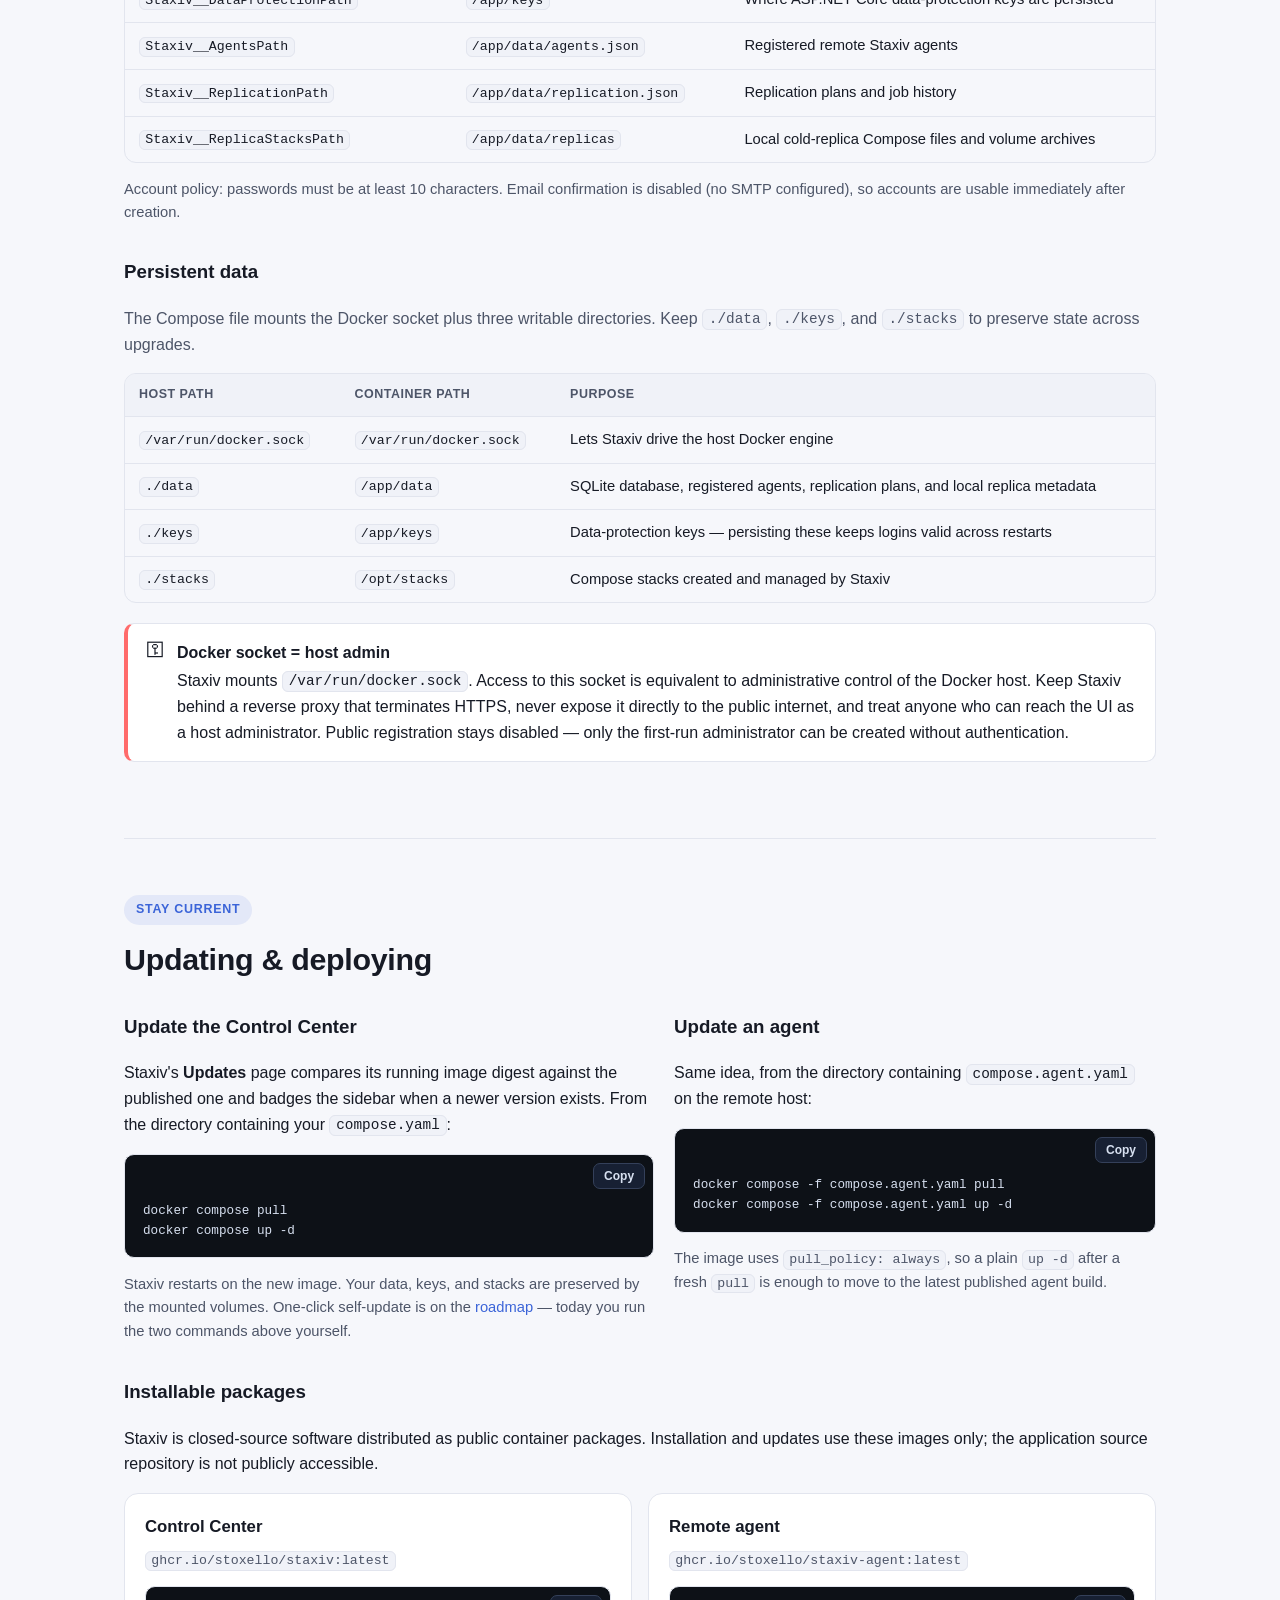
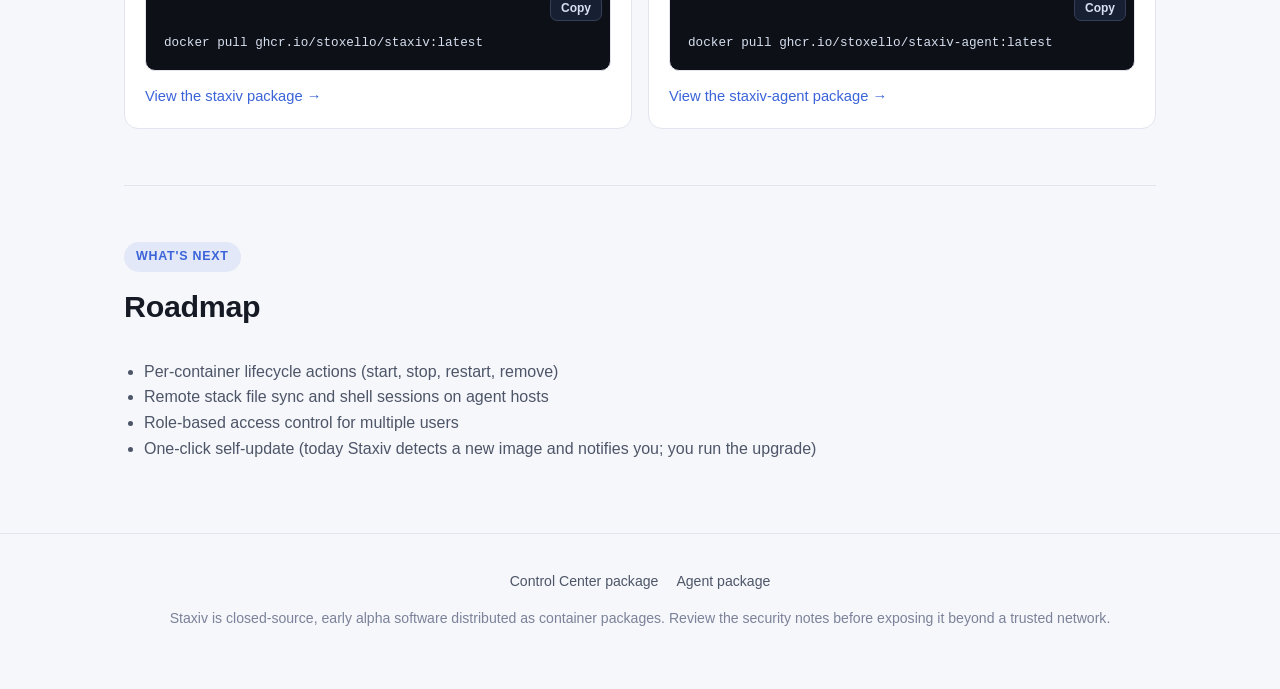
==== commit 7ddcbc7e: "Rename release documentation to Staxiv" ====
--- a/docs/index.html
+++ b/docs/index.html
@@ -3,8 +3,8 @@
 <head>
 <meta charset="utf-8">
 <meta name="viewport" content="width=device-width, initial-scale=1">
-<title>ComposeControl — Docker &amp; Compose management console</title>
-<meta name="description" content="ComposeControl is a self-hosted C#/Blazor console for managing Docker: stacks, containers, images, networks, volumes, backups, replication, and remote agents.">
+<title>Staxiv — Docker &amp; Compose management console</title>
+<meta name="description" content="Staxiv is a self-hosted C#/Blazor console for managing Docker: stacks, containers, images, networks, volumes, backups, replication, and remote agents.">
 <style>
   :root{
     --bg:#0b0e14;
@@ -269,7 +269,7 @@
 <a class="skip-link" href="#main">Skip to content</a>
 
 <header class="site">
-  <div class="brand"><span class="mark">D</span> ComposeControl</div>
+  <div class="brand"><span class="mark">S</span> Staxiv</div>
   <nav class="top">
     <a href="#features">Features</a>
     <a href="#quick-start">Quick start</a>
@@ -290,7 +290,7 @@
     <span class="eyebrow">Alpha · self-hosted · closed source</span>
     <h1>Manage Docker like a <span>pilot</span>, not a passenger</h1>
     <p class="lead">
-      ComposeControl is a C# and Blazor console for Docker and Docker Compose — the approachable stack workflow
+      Staxiv is a C# and Blazor console for Docker and Docker Compose — the approachable stack workflow
       of Dockge, a built-in app catalog for one-click self-hosting, and progressively deeper environment
       management inspired by Portainer. One container, plain Compose files on disk, no vendor lock-in.
     </p>
@@ -303,7 +303,7 @@
     </div>
     <div class="cta-row">
       <a class="btn btn-primary" href="#quick-start">Quick start →</a>
-      <a class="btn btn-secondary" href="https://github.com/users/stoxello/packages/container/package/compose-control" target="_blank" rel="noopener">View container package</a>
+      <a class="btn btn-secondary" href="https://github.com/users/stoxello/packages/container/package/staxiv" target="_blank" rel="noopener">View container package</a>
     </div>
   </section>
 
@@ -311,11 +311,11 @@
     <div class="section-head">
       <span class="eyebrow">How it works</span>
       <h2>No SDK, no hidden state</h2>
-      <p>ComposeControl is an ASP.NET Core / Blazor (Interactive Server) app. Instead of a Docker SDK, it shells
+      <p>Staxiv is an ASP.NET Core / Blazor (Interactive Server) app. Instead of a Docker SDK, it shells
       out to the <code>docker</code> and <code>docker compose</code> CLIs and parses their JSON output — the
       same thing you'd run by hand. Every stack it creates is written as an ordinary <code>compose.yaml</code>
       (and optional <code>.env</code>) under the stacks directory, so it stays fully inspectable and portable.
-      Managed stacks are sandboxed by name to that directory, and only stacks ComposeControl created can be edited
+      Managed stacks are sandboxed by name to that directory, and only stacks Staxiv created can be edited
       or rewritten from the UI.</p>
     </div>
   </section>
@@ -324,14 +324,14 @@
     <div class="section-head">
       <span class="eyebrow">What it does</span>
       <h2>Features</h2>
-      <p>ComposeControl covers the full loop from discovering what's running to deploying, editing, backing up,
+      <p>Staxiv covers the full loop from discovering what's running to deploying, editing, backing up,
       and replicating it — on your local Docker host or across a fleet of remote agents.</p>
     </div>
 
     <div class="feature-group-title">Workspace</div>
     <div class="grid cols-3">
       <div class="card"><div class="ico">✦</div><h3>App catalog</h3><p>A searchable, built-in catalog of popular self-hosted apps with parameterized Compose previews and one-click deploy into an isolated stack directory.</p></div>
-      <div class="card"><div class="ico">▤</div><h3>Stacks</h3><p>Discovers every Compose project on the host, including ComposeControl-managed stacks whose deploy never completed. Create, edit, and redeploy stacks from an in-app editor.</p></div>
+      <div class="card"><div class="ico">▤</div><h3>Stacks</h3><p>Discovers every Compose project on the host, including Staxiv-managed stacks whose deploy never completed. Create, edit, and redeploy stacks from an in-app editor.</p></div>
       <div class="card"><div class="ico">↻</div><h3>Lifecycle actions</h3><p>Start, stop, restart, pull updates, and remove a stack. Removing a managed stack also deletes its files from disk.</p></div>
     </div>
 
@@ -342,20 +342,20 @@
       <div class="card"><div class="ico">◎</div><h3>Networks</h3><p>List with in-use detection; create and remove custom Docker networks.</p></div>
       <div class="card"><div class="ico">⬡</div><h3>Volumes</h3><p>List with in-use detection; create and remove volumes.</p></div>
       <div class="card"><div class="ico">⌂</div><h3>Volume browser</h3><p>Browse a volume's file tree and edit text files in place — without shelling into a container.</p></div>
-      <div class="card"><div class="ico">≋</div><h3>Events &amp; audit log</h3><p>A live Docker engine event feed alongside a ComposeControl audit log of deploys, removals, edits, and sign-ins.</p></div>
+      <div class="card"><div class="ico">≋</div><h3>Events &amp; audit log</h3><p>A live Docker engine event feed alongside a Staxiv audit log of deploys, removals, edits, and sign-ins.</p></div>
     </div>
 
     <div class="feature-group-title">Resilience</div>
     <div class="grid cols-2">
       <div class="card"><div class="ico">B</div><h3>Backup</h3><p>Scheduled full and incremental backups of a stack's volumes and Compose configuration to the local host, with configurable retention and an option to stop the stack for a consistent snapshot.</p></div>
-      <div class="card"><div class="ico">R</div><h3>Replication</h3><p>Copy a stack to a registered ComposeControl agent and keep a cold replica in sync on a schedule, ready for failover, with optional bandwidth capping.</p></div>
+      <div class="card"><div class="ico">R</div><h3>Replication</h3><p>Copy a stack to a registered Staxiv agent and keep a cold replica in sync on a schedule, ready for failover, with optional bandwidth capping.</p></div>
     </div>
 
     <div class="feature-group-title">Administration</div>
     <div class="grid cols-3">
-      <div class="card"><div class="ico">●</div><h3>Environments / Agents</h3><p>Register remote ComposeControl Agent instances and switch the Control Center between Docker hosts from a single top-bar selector.</p></div>
-      <div class="card"><div class="ico">⇪</div><h3>Update checks</h3><p>ComposeControl compares its running image digest against the published one and flags the sidebar when a newer version is available.</p></div>
-      <div class="card"><div class="ico">⚿</div><h3>Registry credentials</h3><p>The ComposeControl packages pull from GHCR. The Registries page can also sign Docker in to private registries used by your own stacks.</p></div>
+      <div class="card"><div class="ico">●</div><h3>Environments / Agents</h3><p>Register remote Staxiv Agent instances and switch the Control Center between Docker hosts from a single top-bar selector.</p></div>
+      <div class="card"><div class="ico">⇪</div><h3>Update checks</h3><p>Staxiv compares its running image digest against the published one and flags the sidebar when a newer version is available.</p></div>
+      <div class="card"><div class="ico">⚿</div><h3>Registry credentials</h3><p>The Staxiv packages pull from GHCR. The Registries page can also sign Docker in to private registries used by your own stacks.</p></div>
       <div class="card"><div class="ico">⚙</div><h3>Authentication</h3><p>ASP.NET Core Identity login with account management and two-factor authentication. A one-time first-run wizard creates the initial administrator; public registration stays disabled.</p></div>
       <div class="card"><div class="ico">▦</div><h3>Engine overview</h3><p>Host name, Docker version, OS, and container / image counts on the dashboard, with graceful handling when the engine is offline.</p></div>
     </div>
@@ -391,7 +391,7 @@
     <div class="section-head">
       <span class="eyebrow">Install</span>
       <h2>Quick start with Docker</h2>
-      <p>This is the recommended way to run ComposeControl. It pulls the published image — no build step required.</p>
+      <p>This is the recommended way to run Staxiv. It pulls the published image — no build step required.</p>
     </div>
 
     <ol class="steps">
@@ -403,13 +403,13 @@
         <h4>Create the Compose file</h4>
         <p>The source repository is private. Create a new directory and save the following as <code>compose.yaml</code>:</p>
 <pre><code>services:
-  compose-control:
-    image: ghcr.io/stoxello/compose-control:latest
+  staxiv:
+    image: ghcr.io/stoxello/staxiv:latest
     pull_policy: always
-    container_name: compose-control
+    container_name: staxiv
     restart: unless-stopped
     ports:
-      - "${COMPOSE_CONTROL_PORT:-8080}:8080"
+      - "${STAXIV_PORT:-8080}:8080"
     volumes:
       - /var/run/docker.sock:/var/run/docker.sock
       - ./data:/app/data
@@ -419,7 +419,7 @@
       <li>
         <h4>Start it</h4>
 <pre><code>docker compose up -d</code></pre>
-        <p>To use a different host port, set <code>COMPOSE_CONTROL_PORT</code> in a <code>.env</code> file next to <code>compose.yaml</code>, for example: <code>COMPOSE_CONTROL_PORT=9000</code>.</p>
+        <p>To use a different host port, set <code>STAXIV_PORT</code> in a <code>.env</code> file next to <code>compose.yaml</code>, for example: <code>STAXIV_PORT=9000</code>.</p>
       </li>
       <li>
         <h4>Sign in</h4>
@@ -429,7 +429,7 @@
 
     <div class="callout">
       <h4>Install from the published package</h4>
-      <p style="margin:0;color:var(--text-dim);">No repository clone or source checkout is required. Docker pulls <code>ghcr.io/stoxello/compose-control:latest</code> from the public <a href="https://github.com/users/stoxello/packages/container/package/compose-control" target="_blank" rel="noopener">compose-control package</a>.</p>
+      <p style="margin:0;color:var(--text-dim);">No repository clone or source checkout is required. Docker pulls <code>ghcr.io/stoxello/staxiv:latest</code> from the public <a href="https://github.com/users/stoxello/packages/container/package/staxiv" target="_blank" rel="noopener">staxiv package</a>.</p>
     </div>
   </section>
 
@@ -437,7 +437,7 @@
     <div class="section-head">
       <span class="eyebrow">Multi-host</span>
       <h2>Remote agents</h2>
-      <p>Install <code>ComposeControl.Agent</code> on another Docker host when you want one ComposeControl instance
+      <p>Install <code>Staxiv.Agent</code> on another Docker host when you want one Staxiv instance
       to manage multiple engines. The agent is a small, token-protected HTTP API that runs Docker CLI commands
       against the host it's installed on — it never talks back to the Control Center on its own.</p>
     </div>
@@ -449,21 +449,21 @@
           <li>
             <h4>On the remote Docker host</h4>
             <p>Create a directory, generate a strong access token, and save it in <code>.env</code>:</p>
-<pre><code>mkdir compose-control-agent &amp;&amp; cd compose-control-agent
-printf "COMPOSE_CONTROL_AGENT_TOKEN=$(openssl rand -hex 32)\n" &gt; .env</code></pre>
+<pre><code>mkdir staxiv-agent &amp;&amp; cd staxiv-agent
+printf "STAXIV_AGENT_TOKEN=$(openssl rand -hex 32)\n" &gt; .env</code></pre>
             <p>Save the following as <code>compose.agent.yaml</code> in the same directory:</p>
 <pre><code>services:
-  compose-control-agent:
-    image: ghcr.io/stoxello/compose-control-agent:latest
+  staxiv-agent:
+    image: ghcr.io/stoxello/staxiv-agent:latest
     pull_policy: always
-    container_name: compose-control-agent
+    container_name: staxiv-agent
     restart: unless-stopped
     ports:
-      - "${COMPOSE_CONTROL_AGENT_PORT:-5151}:5151"
+      - "${STAXIV_AGENT_PORT:-5151}:5151"
     environment:
-      COMPOSE_CONTROL_AGENT_TOKEN: ${COMPOSE_CONTROL_AGENT_TOKEN:?Set a strong token}
-      COMPOSE_CONTROL_AGENT_REPLICA_ROOT: /opt/compose-control/replicas
-      COMPOSE_CONTROL_AGENT_STACKS_ROOT: ${COMPOSE_CONTROL_AGENT_STACKS_ROOT:-/opt/compose-control/stacks}
+      STAXIV_AGENT_TOKEN: ${STAXIV_AGENT_TOKEN:?Set a strong token}
+      STAXIV_AGENT_REPLICA_ROOT: /opt/staxiv/replicas
+      STAXIV_AGENT_STACKS_ROOT: ${STAXIV_AGENT_STACKS_ROOT:-/opt/staxiv/stacks}
       ASPNETCORE_URLS: http://+:5151
     healthcheck:
       test: ["CMD", "curl", "-fsS", "http://localhost:5151/health"]
@@ -473,20 +473,20 @@
       start_period: 10s
     volumes:
       - /var/run/docker.sock:/var/run/docker.sock
-      - ./agent-replicas:/opt/compose-control/replicas
-      - ${COMPOSE_CONTROL_AGENT_STACKS_ROOT:-/opt/compose-control/stacks}:${COMPOSE_CONTROL_AGENT_STACKS_ROOT:-/opt/compose-control/stacks}
+      - ./agent-replicas:/opt/staxiv/replicas
+      - ${STAXIV_AGENT_STACKS_ROOT:-/opt/staxiv/stacks}:${STAXIV_AGENT_STACKS_ROOT:-/opt/staxiv/stacks}
       - ./agent-docker-config:/root/.docker</code></pre>
             <p>Pull and start the published agent package:</p>
 <pre><code>docker compose -f compose.agent.yaml pull
 docker compose -f compose.agent.yaml up -d</code></pre>
           </li>
           <li>
-            <h4>Register it in ComposeControl</h4>
-            <p>Open ComposeControl → <strong>Environments</strong> → <em>Connect a Docker host</em>, and add:</p>
+            <h4>Register it in Staxiv</h4>
+            <p>Open Staxiv → <strong>Environments</strong> → <em>Connect a Docker host</em>, and add:</p>
             <ul style="color:var(--text-dim);margin:0 0 0 18px;padding:0;">
               <li><strong>Name</strong> — a friendly label for the host</li>
               <li><strong>Endpoint</strong> — <code>http://&lt;remote-host&gt;:5151</code></li>
-              <li><strong>Access token</strong> — the <code>COMPOSE_CONTROL_AGENT_TOKEN</code> value from the remote host's <code>.env</code></li>
+              <li><strong>Access token</strong> — the <code>STAXIV_AGENT_TOKEN</code> value from the remote host's <code>.env</code></li>
             </ul>
           </li>
           <li>
@@ -498,7 +498,7 @@
       <div>
         <div class="card" style="margin-bottom:16px;">
           <h3 style="margin-top:0;">Stacks created for an agent</h3>
-          <p>Stored under <code>/opt/compose-control/stacks</code> on that host by default. Set <code>COMPOSE_CONTROL_AGENT_STACKS_ROOT</code> in the agent's <code>.env</code> to use a different absolute host path.</p>
+          <p>Stored under <code>/opt/staxiv/stacks</code> on that host by default. Set <code>STAXIV_AGENT_STACKS_ROOT</code> in the agent's <code>.env</code> to use a different absolute host path.</p>
         </div>
         <div class="card">
           <h3 style="margin-top:0;">What the agent exposes</h3>
@@ -520,9 +520,9 @@
       <span class="ico">⚠</span>
       <div>
         <strong>Troubleshooting a restarting agent</strong>
-        Check that <code>.env</code> sits next to <code>compose.agent.yaml</code> and contains a non-empty <code>COMPOSE_CONTROL_AGENT_TOKEN</code> — a missing token makes the agent exit on startup.
+        Check that <code>.env</code> sits next to <code>compose.agent.yaml</code> and contains a non-empty <code>STAXIV_AGENT_TOKEN</code> — a missing token makes the agent exit on startup.
 <pre style="margin-top:10px;"><code>docker compose -f compose.agent.yaml config
-docker logs --tail 100 compose-control-agent</code></pre>
+docker logs --tail 100 staxiv-agent</code></pre>
         <p style="margin:10px 0 0;">If logs show <code>exec /usr/bin/dotnet: input/output error</code>, verify the host's Docker storage with <code>docker run --rm mcr.microsoft.com/dotnet/aspnet:9.0 dotnet --info</code>. If the base image also fails, repair the Docker host's storage before restarting the agent.</p>
       </div>
     </div>
@@ -532,7 +532,7 @@
     <div class="section-head">
       <span class="eyebrow">Stack resilience</span>
       <h2>Backup &amp; replication</h2>
-      <p>Both features run from a scheduled plan you create once; ComposeControl then runs it in the background.</p>
+      <p>Both features run from a scheduled plan you create once; Staxiv then runs it in the background.</p>
     </div>
 
     <div class="two-col">
@@ -566,21 +566,21 @@
     <div class="section-head">
       <span class="eyebrow">Reference</span>
       <h2>Configuration</h2>
-      <p>ComposeControl is configured through environment variables. The defaults below are what the container image ships with.</p>
+      <p>Staxiv is configured through environment variables. The defaults below are what the container image ships with.</p>
     </div>
     <div class="table-wrap">
       <table>
         <thead><tr><th>Variable</th><th>Default (container)</th><th>Description</th></tr></thead>
         <tbody>
-          <tr><td><code>COMPOSE_CONTROL_PORT</code></td><td><code>8080</code></td><td>Host port mapped to the container, set in the Compose <code>.env</code></td></tr>
+          <tr><td><code>STAXIV_PORT</code></td><td><code>8080</code></td><td>Host port mapped to the container, set in the Compose <code>.env</code></td></tr>
           <tr><td><code>ASPNETCORE_URLS</code></td><td><code>http://+:8080</code></td><td>Address the app listens on inside the container</td></tr>
-          <tr><td><code>ConnectionStrings__DefaultConnection</code></td><td><code>DataSource=/app/data/compose-control.db</code></td><td>SQLite connection string for Identity and app data</td></tr>
-          <tr><td><code>ComposeControl__DataPath</code></td><td><code>/app/data</code></td><td>Persistent app state directory</td></tr>
-          <tr><td><code>ComposeControl__StacksPath</code></td><td><code>/opt/stacks</code></td><td>Directory where ComposeControl writes the Compose stacks it manages</td></tr>
-          <tr><td><code>ComposeControl__DataProtectionPath</code></td><td><code>/app/keys</code></td><td>Where ASP.NET Core data-protection keys are persisted</td></tr>
-          <tr><td><code>ComposeControl__AgentsPath</code></td><td><code>/app/data/agents.json</code></td><td>Registered remote ComposeControl agents</td></tr>
-          <tr><td><code>ComposeControl__ReplicationPath</code></td><td><code>/app/data/replication.json</code></td><td>Replication plans and job history</td></tr>
-          <tr><td><code>ComposeControl__ReplicaStacksPath</code></td><td><code>/app/data/replicas</code></td><td>Local cold-replica Compose files and volume archives</td></tr>
+          <tr><td><code>ConnectionStrings__DefaultConnection</code></td><td><code>DataSource=/app/data/staxiv.db</code></td><td>SQLite connection string for Identity and app data</td></tr>
+          <tr><td><code>Staxiv__DataPath</code></td><td><code>/app/data</code></td><td>Persistent app state directory</td></tr>
+          <tr><td><code>Staxiv__StacksPath</code></td><td><code>/opt/stacks</code></td><td>Directory where Staxiv writes the Compose stacks it manages</td></tr>
+          <tr><td><code>Staxiv__DataProtectionPath</code></td><td><code>/app/keys</code></td><td>Where ASP.NET Core data-protection keys are persisted</td></tr>
+          <tr><td><code>Staxiv__AgentsPath</code></td><td><code>/app/data/agents.json</code></td><td>Registered remote Staxiv agents</td></tr>
+          <tr><td><code>Staxiv__ReplicationPath</code></td><td><code>/app/data/replication.json</code></td><td>Replication plans and job history</td></tr>
+          <tr><td><code>Staxiv__ReplicaStacksPath</code></td><td><code>/app/data/replicas</code></td><td>Local cold-replica Compose files and volume archives</td></tr>
         </tbody>
       </table>
     </div>
@@ -592,10 +592,10 @@
       <table>
         <thead><tr><th>Host path</th><th>Container path</th><th>Purpose</th></tr></thead>
         <tbody>
-          <tr><td><code>/var/run/docker.sock</code></td><td><code>/var/run/docker.sock</code></td><td>Lets ComposeControl drive the host Docker engine</td></tr>
+          <tr><td><code>/var/run/docker.sock</code></td><td><code>/var/run/docker.sock</code></td><td>Lets Staxiv drive the host Docker engine</td></tr>
           <tr><td><code>./data</code></td><td><code>/app/data</code></td><td>SQLite database, registered agents, replication plans, and local replica metadata</td></tr>
           <tr><td><code>./keys</code></td><td><code>/app/keys</code></td><td>Data-protection keys — persisting these keeps logins valid across restarts</td></tr>
-          <tr><td><code>./stacks</code></td><td><code>/opt/stacks</code></td><td>Compose stacks created and managed by ComposeControl</td></tr>
+          <tr><td><code>./stacks</code></td><td><code>/opt/stacks</code></td><td>Compose stacks created and managed by Staxiv</td></tr>
         </tbody>
       </table>
     </div>
@@ -604,7 +604,7 @@
       <span class="ico">⚿</span>
       <div>
         <strong>Docker socket = host admin</strong>
-        ComposeControl mounts <code>/var/run/docker.sock</code>. Access to this socket is equivalent to administrative control of the Docker host. Keep ComposeControl behind a reverse proxy that terminates HTTPS, never expose it directly to the public internet, and treat anyone who can reach the UI as a host administrator. Public registration stays disabled — only the first-run administrator can be created without authentication.
+        Staxiv mounts <code>/var/run/docker.sock</code>. Access to this socket is equivalent to administrative control of the Docker host. Keep Staxiv behind a reverse proxy that terminates HTTPS, never expose it directly to the public internet, and treat anyone who can reach the UI as a host administrator. Public registration stays disabled — only the first-run administrator can be created without authentication.
       </div>
     </div>
   </section>
@@ -618,11 +618,11 @@
     <div class="two-col">
       <div>
         <h3 style="margin-top:0;">Update the Control Center</h3>
-        <p>ComposeControl's <strong>Updates</strong> page compares its running image digest against the published one and
+        <p>Staxiv's <strong>Updates</strong> page compares its running image digest against the published one and
         badges the sidebar when a newer version exists. From the directory containing your <code>compose.yaml</code>:</p>
 <pre><code>docker compose pull
 docker compose up -d</code></pre>
-        <p style="color:var(--text-dim);font-size:0.92rem;">ComposeControl restarts on the new image. Your data, keys, and stacks are preserved by the mounted volumes. One-click self-update is on the <a href="#roadmap">roadmap</a> — today you run the two commands above yourself.</p>
+        <p style="color:var(--text-dim);font-size:0.92rem;">Staxiv restarts on the new image. Your data, keys, and stacks are preserved by the mounted volumes. One-click self-update is on the <a href="#roadmap">roadmap</a> — today you run the two commands above yourself.</p>
       </div>
       <div>
         <h3 style="margin-top:0;">Update an agent</h3>
@@ -634,19 +634,19 @@
     </div>
 
     <h3 id="deploying">Installable packages</h3>
-    <p>ComposeControl is closed-source software distributed as public container packages. Installation and updates use these images only; the application source repository is not publicly accessible.</p>
+    <p>Staxiv is closed-source software distributed as public container packages. Installation and updates use these images only; the application source repository is not publicly accessible.</p>
     <div class="grid cols-2">
       <div class="card">
         <h3 style="margin-top:0;">Control Center</h3>
-        <p><code>ghcr.io/stoxello/compose-control:latest</code></p>
-<pre><code>docker pull ghcr.io/stoxello/compose-control:latest</code></pre>
-        <p><a href="https://github.com/users/stoxello/packages/container/package/compose-control" target="_blank" rel="noopener">View the compose-control package →</a></p>
+        <p><code>ghcr.io/stoxello/staxiv:latest</code></p>
+<pre><code>docker pull ghcr.io/stoxello/staxiv:latest</code></pre>
+        <p><a href="https://github.com/users/stoxello/packages/container/package/staxiv" target="_blank" rel="noopener">View the staxiv package →</a></p>
       </div>
       <div class="card">
         <h3 style="margin-top:0;">Remote agent</h3>
-        <p><code>ghcr.io/stoxello/compose-control-agent:latest</code></p>
-<pre><code>docker pull ghcr.io/stoxello/compose-control-agent:latest</code></pre>
-        <p><a href="https://github.com/users/stoxello/packages/container/package/compose-control-agent" target="_blank" rel="noopener">View the compose-control-agent package →</a></p>
+        <p><code>ghcr.io/stoxello/staxiv-agent:latest</code></p>
+<pre><code>docker pull ghcr.io/stoxello/staxiv-agent:latest</code></pre>
+        <p><a href="https://github.com/users/stoxello/packages/container/package/staxiv-agent" target="_blank" rel="noopener">View the staxiv-agent package →</a></p>
       </div>
     </div>
   </section>
@@ -660,7 +660,7 @@
       <li>Per-container lifecycle actions (start, stop, restart, remove)</li>
       <li>Remote stack file sync and shell sessions on agent hosts</li>
       <li>Role-based access control for multiple users</li>
-      <li>One-click self-update (today ComposeControl detects a new image and notifies you; you run the upgrade)</li>
+      <li>One-click self-update (today Staxiv detects a new image and notifies you; you run the upgrade)</li>
     </ul>
   </section>
 
@@ -668,10 +668,10 @@
 
 <footer>
   <div class="foot-links">
-    <a href="https://github.com/users/stoxello/packages/container/package/compose-control" target="_blank" rel="noopener">Control Center package</a>
-    <a href="https://github.com/users/stoxello/packages/container/package/compose-control-agent" target="_blank" rel="noopener">Agent package</a>
+    <a href="https://github.com/users/stoxello/packages/container/package/staxiv" target="_blank" rel="noopener">Control Center package</a>
+    <a href="https://github.com/users/stoxello/packages/container/package/staxiv-agent" target="_blank" rel="noopener">Agent package</a>
   </div>
-  <div>ComposeControl is closed-source, early alpha software distributed as container packages. Review the security notes before exposing it beyond a trusted network.</div>
+  <div>Staxiv is closed-source, early alpha software distributed as container packages. Review the security notes before exposing it beyond a trusted network.</div>
 </footer>
 
 <script>
@@ -679,7 +679,7 @@
     var root = document.documentElement;
     var btn = document.getElementById('theme-toggle');
     var stored = null;
-    try { stored = localStorage.getItem('ComposeControl-docs-theme'); } catch(e) {}
+    try { stored = localStorage.getItem('staxiv-docs-theme'); } catch(e) {}
     if (stored === 'light' || stored === 'dark') root.setAttribute('data-theme', stored);
     btn.addEventListener('click', function(){
       var current = root.getAttribute('data-theme');
@@ -687,7 +687,7 @@
       var effective = current || (prefersDark ? 'dark' : 'light');
       var next = effective === 'dark' ? 'light' : 'dark';
       root.setAttribute('data-theme', next);
-      try { localStorage.setItem('ComposeControl-docs-theme', next); } catch(e) {}
+      try { localStorage.setItem('staxiv-docs-theme', next); } catch(e) {}
     });
 
     function fallbackCopy(text){
